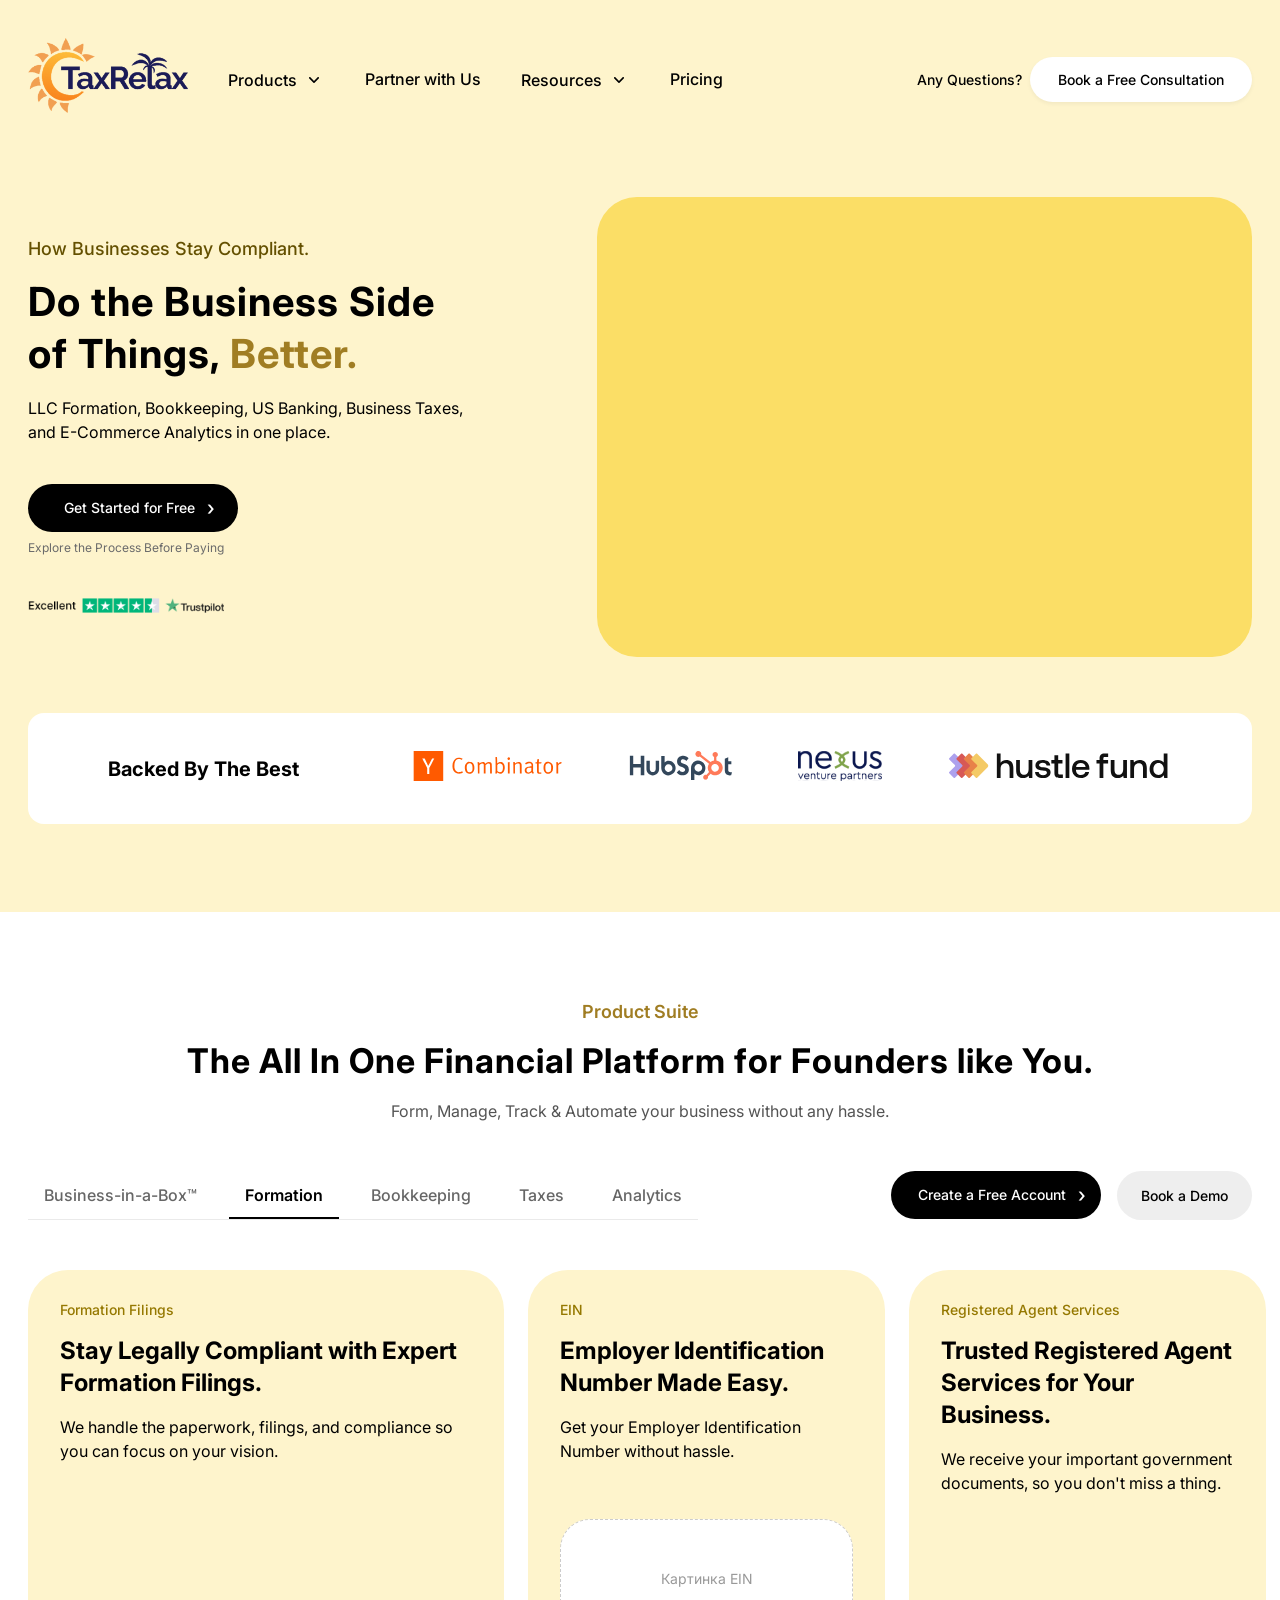
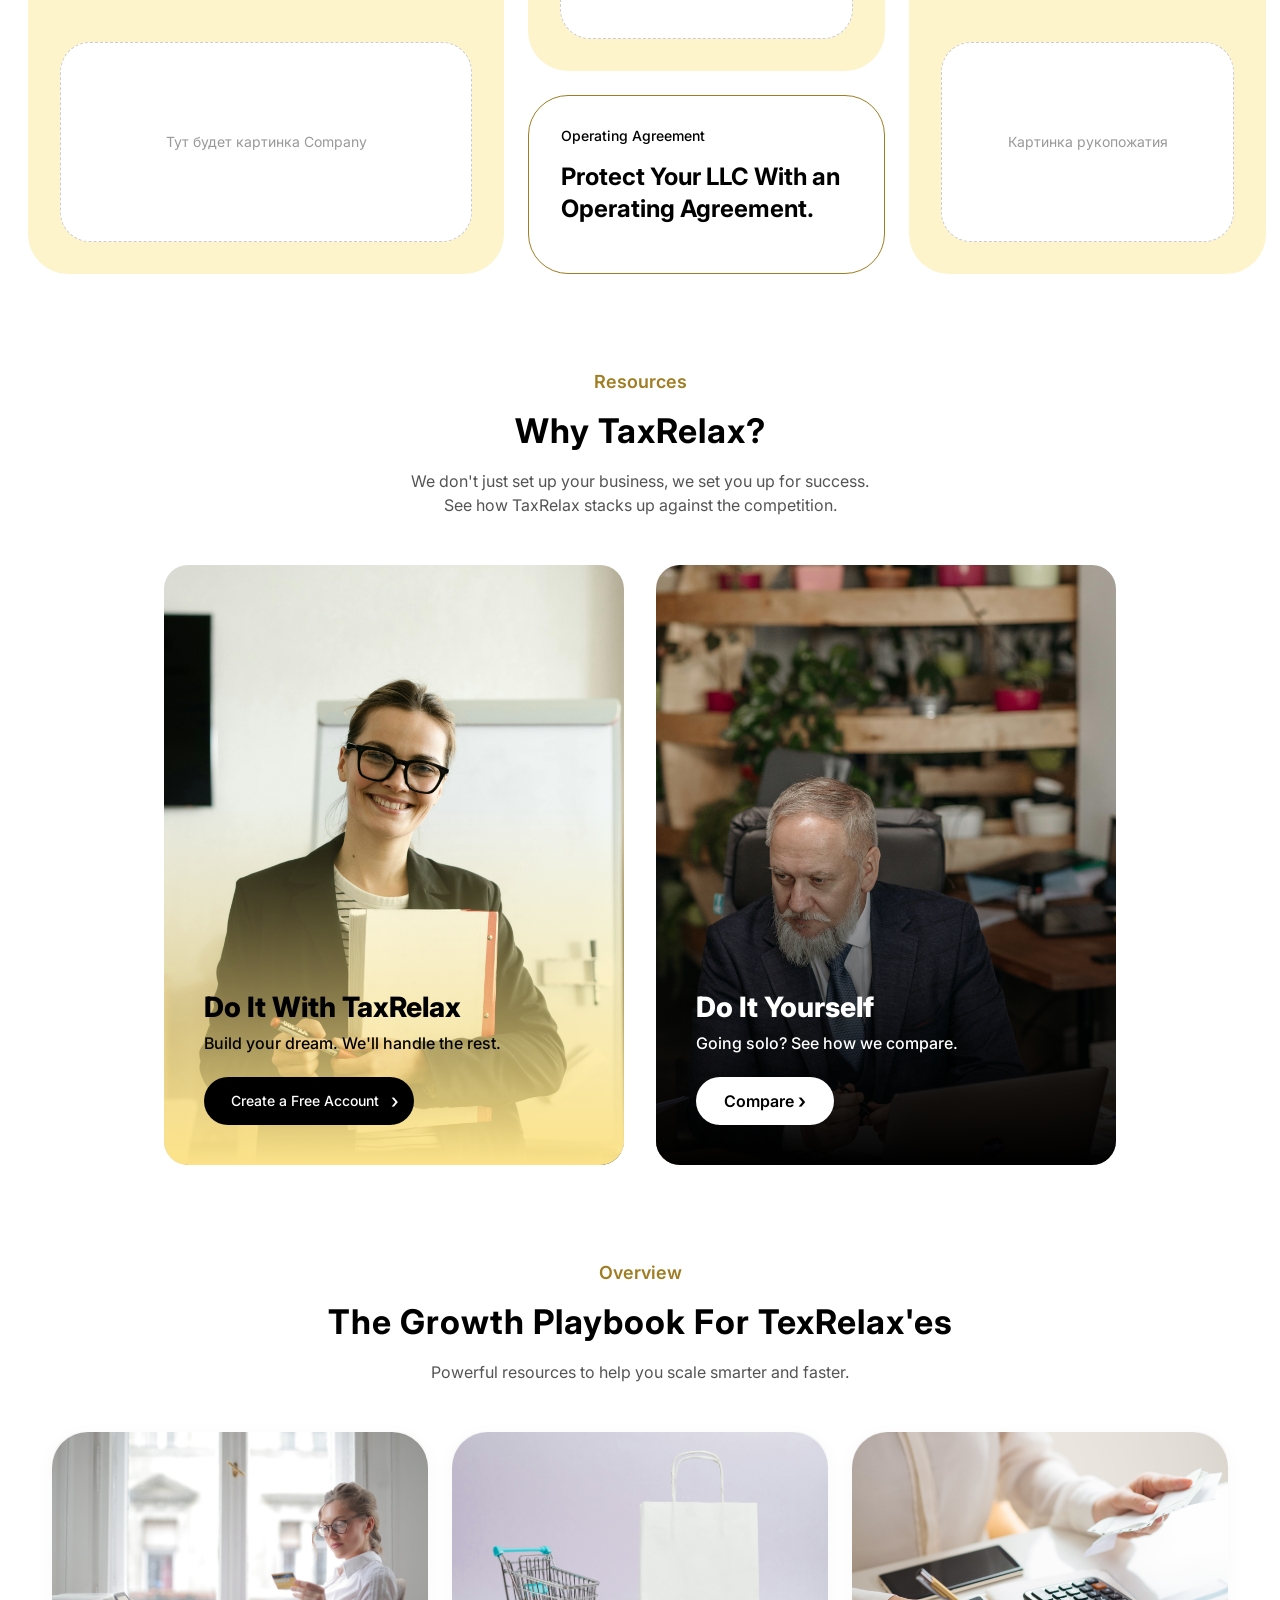
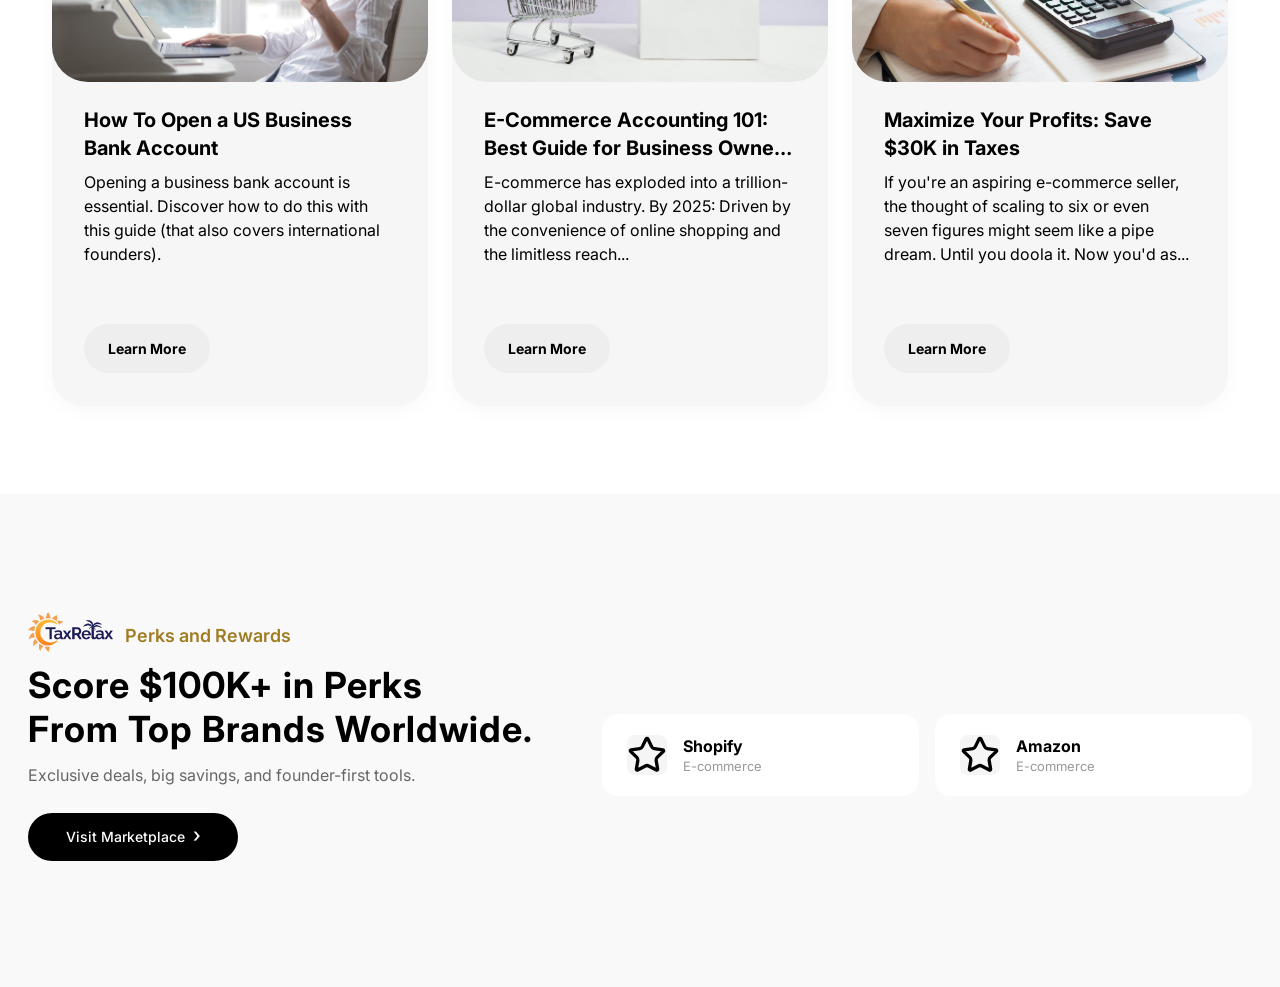
==== index.html @ 94aa03d9 "Про меж уточек резиновых" ====
<!DOCTYPE html>
<html lang="en">
<head>
    <meta charset="UTF-8">
    <meta name="viewport" content="width=device-width, initial-scale=1.0">
    <title>TaxRelax | Home</title>
    
    <!-- Иконки -->
    <link rel="stylesheet" href="https://cdnjs.cloudflare.com/ajax/libs/font-awesome/6.4.0/css/all.min.css">
    
    <link rel="stylesheet" href="assets/css/reset.css">

    <!-- Стили основы и header-а -->
    <link rel="stylesheet" href="assets/css/style.css">
    <!-- Секций -->
    <link rel="stylesheet" href="assets/css/sections.css">
    <link rel="stylesheet" href="assets/css/hero-style.css">
    <link rel="stylesheet" href="assets/css/products-style.css">
    <link rel="stylesheet" href="assets/css/resource.css">
    <link rel="stylesheet" href="assets/css/overview.css">
    <link rel="stylesheet" href="assets/css/perks.css">
</head>
<body>

    <!-- HEADER ====================================================================== -->
    <header class="header">
        <div class="container">
            <div class="header__main">
                <a href="index.html" class="header__logo"><img src="./assets/images/logo/taxrelax logo.png" alt=""></a>

                <nav class="header__nav">
                    <ul class="nav__list">
                        <li class="nav__item">
                            <a href="#" class="nav__link">Products<img src="assets/images/logo/angle-down.svg" class="arrow" alt="arrow"></a>
                            <div class="dropdown-menu">
                                <a href="products.html" class="dropdown-item">
                                    <svg xmlns="http://www.w3.org/2000/svg" width="24" height="24" viewBox="0 0 24 24" fill="none" stroke="currentColor" stroke-width="2" stroke-linecap="round" stroke-linejoin="round" class="icon lucide lucide-rocket-icon lucide-rocket"><path d="M12 15v5s3.03-.55 4-2c1.08-1.62 0-5 0-5"/><path d="M4.5 16.5c-1.5 1.26-2 5-2 5s3.74-.5 5-2c.71-.84.7-2.13-.09-2.91a2.18 2.18 0 0 0-2.91-.09"/><path d="M9 12a22 22 0 0 1 2-3.95A12.88 12.88 0 0 1 22 2c0 2.72-.78 7.5-6 11a22.4 22.4 0 0 1-4 2z"/><path d="M9 12H4s.55-3.03 2-4c1.62-1.08 5 .05 5 .05"/></svg> Formation</a>
                                <a href="#" class="dropdown-item">
                                    <svg xmlns="http://www.w3.org/2000/svg" width="24" height="24" viewBox="0 0 24 24" fill="none" stroke="currentColor" stroke-width="2" stroke-linecap="round" stroke-linejoin="round" class="icon lucide lucide-circle-user-round-icon lucide-circle-user-round"><path d="M18 20a6 6 0 0 0-12 0"/><circle cx="12" cy="10" r="4"/><circle cx="12" cy="12" r="10"/></svg> AI Junior Accounting</a>
                                <a href="#" class="dropdown-item">
                                    <svg xmlns="http://www.w3.org/2000/svg" width="24" height="24" viewBox="0 0 24 24" fill="none" stroke="currentColor" stroke-width="2" stroke-linecap="round" stroke-linejoin="round" class="icon lucide lucide-landmark-icon lucide-landmark"><path d="M10 18v-7"/><path d="M11.12 2.198a2 2 0 0 1 1.76.006l7.866 3.847c.476.233.31.949-.22.949H3.474c-.53 0-.695-.716-.22-.949z"/><path d="M14 18v-7"/><path d="M18 18v-7"/><path d="M3 22h18"/><path d="M6 18v-7"/></svg> AI KYC & AML</a>
                            </div>
                        </li>
                        <li class="nav__item"><a href="#" class="nav__link">Partner with Us</a></li>
                        <li class="nav__item">
                            <a href="#" class="nav__link">Resources<img src="assets/images/logo/angle-down.svg" class="arrow" alt="arrow"></a>
                            <div class="dropdown-menu">
                                <a href="products.html" class="dropdown-item">
                                    <svg xmlns="http://www.w3.org/2000/svg" width="24" height="24" viewBox="0 0 24 24" fill="none" stroke="currentColor" stroke-width="2" stroke-linecap="round" stroke-linejoin="round" class="icon lucide lucide-message-circle-icon lucide-message-circle"><path d="M2.992 16.342a2 2 0 0 1 .094 1.167l-1.065 3.29a1 1 0 0 0 1.236 1.168l3.413-.998a2 2 0 0 1 1.099.092 10 10 0 1 0-4.777-4.719"/></svg> Blog</a>
                                <a href="#" class="dropdown-item">
                                    <svg xmlns="http://www.w3.org/2000/svg" width="24" height="24" viewBox="0 0 24 24" fill="none" stroke="currentColor" stroke-width="2" stroke-linecap="round" stroke-linejoin="round" class="icon lucide lucide-blocks-icon lucide-blocks"><path d="M10 22V7a1 1 0 0 0-1-1H4a2 2 0 0 0-2 2v12a2 2 0 0 0 2 2h12a2 2 0 0 0 2-2v-5a1 1 0 0 0-1-1H2"/><rect x="14" y="2" width="8" height="8" rx="1"/></svg> Integration</a>
                                <a href="#" class="dropdown-item">
                                    <svg xmlns="http://www.w3.org/2000/svg" width="24" height="24" viewBox="0 0 24 24" fill="none" stroke="currentColor" stroke-width="2" stroke-linecap="round" stroke-linejoin="round" class="icon lucide lucide-users-round-icon lucide-users-round"><path d="M18 21a8 8 0 0 0-16 0"/><circle cx="10" cy="8" r="5"/><path d="M22 20c0-3.37-2-6.5-4-8a5 5 0 0 0-.45-8.3"/></svg> About Us</a>
                            </div>
                        </li>
                        <li class="nav__item"><a href="pricing.html" class="nav__link">Pricing</a></li>
                    </ul>
                </nav>

                <div class="header__right">
                    <span class="header__questions">Any Questions?</span>
                    <a href="contact.html" class="btn btn--primary">Book a Free Consultation</a>
                </div>
            </div>
        </div>
    </header>

    <main class="main">
        <section class="hero">
            <div class="container">
                
                <!-- HERO ====================================================================== -->
                <div class="hero__main">
                    <div class="hero__content">
                        <p class="hero__subtitle">How Businesses Stay Compliant.</p>
                        <h1 class="hero__title">Do the Business Side<br> of Things, <span class="hero__title-highlight">Better.</span></h1>
                        <p class="hero__description">LLC Formation, Bookkeeping, US Banking, Business Taxes,<br> and E-Commerce Analytics in one place.</p>

                        <div class="hero__action">
                            <a href="#" class="btn btn--black">Get Started for Free <span class="btn__arrow">›</span></a>
                            <p class="hero__note">Explore the Process Before Paying</p>
                        </div>

                        <img width="196" height="15" src="./assets/images/logo/Trustpilot.webp" alt="">
                    </div>

                    <div class="hero__image-wrapper">
                        <div class="hero__placeholder"></div>
                    </div>
                </div>
            
                <div class="hero__logos">
                    <p class="hero__logos-title">Backed By The Best</p>
                    <div class="hero__logos-list">
                        <a class="hero__logos-item"><img width="149" height="30" src="./assets/images/logo/y-combinator-color.svg" alt=""></a>
                        <a class="hero__logos-item"><img width="103" height="30" src="./assets/images/logo/hubspot-color.svg" alt=""></a>
                        <a class="hero__logos-item"><img width="84" height="30" src="./assets/images/logo/nexus-color.svg" alt=""></a>
                        <a class="hero__logos-item"><img src="./assets/images/logo/hustle-fund-color.svg" alt=""></a>
                    </div>
                </div>
                
            </div>
        </section>
        <section class="products">
            <div class="container">

                <!-- PRODUCTS ====================================================================== -->
                <div class="products__header section__header">
                    <p class="section__subtitle">Product Suite</p>
                    <h2 class="section__title">The All In One Financial Platform for Founders like You.</h2>
                    <p class="section__description">Form, Manage, Track & Automate your business without any hassle.</p>
                </div>
            
                <div class="products__nav-wrapper">
                    <ul class="products__tabs">
                        <li class="products__tab" data-tab="tab-box">Business-in-a-Box™</li>
                        <li class="products__tab is-active" data-tab="tab-formation">Formation</li>
                        <li class="products__tab" data-tab="tab-bookkeeping">Bookkeeping</li>
                        <li class="products__tab" data-tab="tab-taxes">Taxes</li>
                        <li class="products__tab" data-tab="tab-analytics">Analytics</li>
                    </ul>

                    <div class="products__actions">
                        <a href="#" class="btn btn--black">Create a Free Account <span class="btn__arrow">›</span></a>
                        <a href="#" class="btn btn--gray">Book a Demo</a>
                    </div>
                </div>
            
                <div class="products__content">

                    <!-- CARD-2 -->
                    <div class="products__panel is-active" id="tab-formation">
                        <div class="products__grid">
                            <div class="card card--large card--yellow">
                                <p class="card__tag"><!-- ICON --> Formation Filings</p>
                                <h3 class="card__title">Stay Legally Compliant with Expert Formation Filings.</h3>
                                <p class="card__text">We handle the paperwork, filings, and compliance so you can focus on your vision.</p>
                                <div class="card__image-placeholder">Тут будет картинка Company</div>
                            </div>
                        
                            <div class="products__grid-col">
                                <div class="card card--small card--yellow">
                                    <p class="card__tag"><!-- ICON --> EIN</p>
                                    <h3 class="card__title">Employer Identification Number Made Easy.</h3>
                                    <p class="card__text">Get your Employer Identification Number without hassle.</p>
                                    <div class="card__image-placeholder card__image-placeholder--small">Картинка EIN</div>
                                </div>
                                <div class="card card--small card--white-bordered">
                                    <p class="card__tag"><!-- ICON --> Operating Agreement</p>
                                    <h3 class="card__title">Protect Your LLC With an Operating Agreement.</h3>
                                </div>
                            </div>
                        
                            <div class="card card--large card--yellow">
                                <p class="card__tag"><!-- ICON --> Registered Agent Services</p>
                                <h3 class="card__title">Trusted Registered Agent Services for Your Business.</h3>
                                <p class="card__text">We receive your important government documents, so you don't miss a thing.</p>
                                <div class="card__image-placeholder">Картинка рукопожатия</div>
                            </div>
                        
                        </div>
                    </div>
                
                    <!-- CARD-1 -->
                    <div class="products__panel" id="tab-box">
                        <div class="box-grid-top">
    
                            <div class="card card--yellow">
                                <p class="card__tag"><svg xmlns="http://www.w3.org/2000/svg" width="24" height="24" viewBox="0 0 24 24" fill="none" stroke="currentColor" stroke-width="2" stroke-linecap="round" stroke-linejoin="round" class="icon lil-icon lucide lucide-rocket-icon lucide-rocket"><path d="M12 15v5s3.03-.55 4-2c1.08-1.62 0-5 0-5"/><path d="M4.5 16.5c-1.5 1.26-2 5-2 5s3.74-.5 5-2c.71-.84.7-2.13-.09-2.91a2.18 2.18 0 0 0-2.91-.09"/><path d="M9 12a22 22 0 0 1 2-3.95A12.88 12.88 0 0 1 22 2c0 2.72-.78 7.5-6 11a22.4 22.4 0 0 1-4 2z"/><path d="M9 12H4s.55-3.03 2-4c1.62-1.08 5 .05 5 .05"/></svg> Formation</p>
                                <h3 class="card__title">Form Your Business in the U.S From Anywhere.</h3>
                                <a href="#" class="card__link">Start Your Business ›</a>
                                <div class="card__image-placeholder"><img src="./assets/images/picture/bu1"></div>
                            </div>
                        
                            <div class="card card--blue">
                                <p class="card__tag"><svg xmlns="http://www.w3.org/2000/svg" width="24" height="24" viewBox="0 0 24 24" fill="none" stroke="currentColor" stroke-width="2" stroke-linecap="round" stroke-linejoin="round" class="icon lil-icon lucide lucide-chart-pie-icon lucide-chart-pie"><path d="M21 12c.552 0 1.005-.449.95-.998a10 10 0 0 0-8.953-8.951c-.55-.055-.998.398-.998.95v8a1 1 0 0 0 1 1z"/><path d="M21.21 15.89A10 10 0 1 1 8 2.83"/></svg> Bookkeeping</p>
                                <h3 class="card__title">Easy Bookkeeping for Your Finances.</h3>
                                <a href="#" class="card__link">Track Your Finances ›</a>
                                <div class="card__image-placeholder">Тут картинка Transactions</div>
                            </div>
                        
                            <div class="card card--green">
                                <p class="card__tag"><svg xmlns="http://www.w3.org/2000/svg" width="24" height="24" viewBox="0 0 24 24" fill="none" stroke="currentColor" stroke-width="2" stroke-linecap="round" stroke-linejoin="round" class="icon lil-icon lucide lucide-percent-icon lucide-percent"><line x1="19" x2="5" y1="5" y2="19"/><circle cx="6.5" cy="6.5" r="2.5"/><circle cx="17.5" cy="17.5" r="2.5"/></svg> Taxes</p>
                                <h3 class="card__title">Worry Free Tax Filings using TaxRelax Dashboard.</h3>
                                <a href="#" class="card__link">File Your Taxes ›</a>
                                <div class="card__image-placeholder">Тут картинка Taxes</div>
                            </div>
                        
                        </div>

                        <div class="box-grid-bottom">

                            <div class="card card--cyan card--horizontal">
                                <div class="card__content">
                                    <p class="card__tag"><svg xmlns="http://www.w3.org/2000/svg" width="24" height="24" viewBox="0 0 24 24" fill="none" stroke="currentColor" stroke-width="2" stroke-linecap="round" stroke-linejoin="round" class="icon lil-icon lucide lucide-bot-icon lucide-bot"><path d="M12 8V4H8"/><rect width="16" height="12" x="4" y="8" rx="2"/><path d="M2 14h2"/><path d="M20 14h2"/><path d="M15 13v2"/><path d="M9 13v2"/></svg> AI Toolkit</p>
                                    <h3 class="card__title">Your Smartest AI Business Partner.</h3>
                                    <a href="#" class="card__link">Try AI Co-Founder ›</a>
                                </div>
                                <div class="card__image-placeholder">Тут картинка AI Chat</div>
                            </div>
                        
                            <div class="card card--pink card--horizontal">
                                <div class="card__content">
                                    <p class="card__tag"><svg xmlns="http://www.w3.org/2000/svg" width="24" height="24" viewBox="0 0 24 24" fill="none" stroke="currentColor" stroke-width="2" stroke-linecap="round" stroke-linejoin="round" class="icon lil-icon lucide lucide-chart-area-icon lucide-chart-area"><path d="M3 3v16a2 2 0 0 0 2 2h16"/><path d="M7 11.207a.5.5 0 0 1 .146-.353l2-2a.5.5 0 0 1 .708 0l3.292 3.292a.5.5 0 0 0 .708 0l4.292-4.292a.5.5 0 0 1 .854.353V16a1 1 0 0 1-1 1H8a1 1 0 0 1-1-1z"/></svg> Analytics</p>
                                    <h3 class="card__title">Powerful Business Insights Made Simple.</h3>
                                    <a href="#" class="card__link">Analyze Your Sales ›</a>
                                </div>
                                <div class="card__image-placeholder">Тут картинка Графиков</div>
                            </div>
                        
                        </div>
                    </div>

                    <!-- CARD-3 -->
                    <div class="products__panel" id="tab-bookkeeping">
                        <div class="products__grid products__grid--bookkeeping">
    
                            <div class="card card--large card--blue">
                                <p class="card__tag"><!-- ICON --> Track Your Transactions</p>
                                <h3 class="card__title">Track, Categorize, and Monitor All Your Financial Transactions in One Place.</h3>
                                <p class="card__text">Stay up to date with real-time insights and keep your records clean. Never miss a transaction.</p>
                                <div class="card__image-placeholder">Тут будет интерфейс Transactions</div>
                            </div>
                        
                            <div class="products__grid-col">

                                <div class="card card--white-blue-border">
                                    <p class="card__tag"><!-- ICON --> Send Invoices</p>
                                    <h3 class="card__title">Save Time and Impress Clients by Sending Professional Invoices in Seconds.</h3>
                                </div>
                            
                                <div class="card card--blue card--flex-grow">
                                    <p class="card__tag"><!-- ICON --> Dedicated Bookkeeper</p>
                                    <h3 class="card__title">A Dedicated Bookkeeper Who Knows Your Business.</h3>
                                    <p class="card__text">Say goodbye to late nights with spreadsheets. With expert bookkeeping support, you'll always know where your money stands.</p>
                                    <div class="card__image-placeholder card__image-placeholder--right">Тут картинка Бухгалтера</div>
                                </div>
                            
                            </div>

                        </div>
                    </div>
                    
                    <!-- CARD-4 -->
                    <div class="products__panel" id="tab-taxes">
                        <div class="products__grid products__grid--taxes">

                            <div class="card card--large card--green">
                                <p class="card__tag"><!-- ICON --> Annual State Tax Filings</p>
                                <h3 class="card__title">Stay Compliant with Hassle-Free Annual State Tax Filings.</h3>
                                <p class="card__text">We handle your yearly state tax filings on time and with accuracy, so you can avoid penalties and focus on running your business.</p>
                                <div class="card__image-placeholder">Тут будет интерфейс Taxes Dashboard</div>
                            </div>
                        
                            <div class="products__grid-col">

                                <div class="card card--green card--flex-grow">
                                    <p class="card__tag"><!-- ICON --> Business IRS Tax Filings</p>
                                    <h3 class="card__title">Accurate & On-Time Business IRS Tax Filings.</h3>
                                    <p class="card__text">Never worry about penalties or missed deadlines — TaxRelax manages your filings end-to-end with accuracy and ease.</p>
                                    <div class="card__image-placeholder card__image-placeholder--right">Тут картинка Налогов/Графиков</div>
                                </div>
                            
                                <div class="card card--white-green-border">
                                    <p class="card__tag"><!-- ICON --> Licensed Tax Professional Consultation</p>
                                    <h3 class="card__title">Personalized CPA Experts to Navigate Your Taxes.</h3>
                                </div>

                            </div>

                        </div>
                    </div>
                    
                    <!-- CARD-5 -->
                    <div class="products__panel" id="tab-analytics">
                        <div class="products__grid products__grid--analytics">
    
                            <div class="card card--large card--pink">
                                <p class="card__tag"><!-- ICON --> E-Commerce Analytics</p>
                                <h3 class="card__title">Powerful E-Commerce Analytics Designed for Smarter Business Decisions.</h3>
                                <p class="card__text">Get detailed insights into every transaction, campaign, and customer interaction to fuel smarter decisions.</p>
                                <div class="card__image-placeholder">Тут будет интерфейс Orders</div>
                            </div>
                        
                            <div class="card card--large card--pink">
                                <div class="card__image-placeholder card__image-placeholder--top">Тут будет интерфейс Ad Campaigns</div>
                                <p class="card__tag"><!-- ICON --> Track Ads Campaign</p>
                                <h3 class="card__title">Track Your Ad Campaigns for Complete Performance Visibility.</h3>
                                <p class="card__text">Gain real-time insights into campaign reach, engagement, and sales impact to maximize growth.</p>
                            </div>

                        </div>
                    </div>
                
                </div>
            </div>
        </section>
        <section class="resurces">
            <div class="container">
                <div class="section__header">
                    <p class="section__subtitle">Resources</p>
                    <h2 class="section__title">Why TaxRelax?</h2>
                    <p class="section__description">
                        We don't just set up your business, we set you up for success.<br>
                        See how TaxRelax stacks up against the competition.
                    </p>
                </div>

                <div class="resources__grid">

                    <div class="resource-card resource-card--yellow">
                        <div class="resource-card__bg" style="background-image: url('assets/images/picture/pexels-mikhail-nilov-6981004.jpg');"></div>
                        <div class="resource-card__overlay"></div>

                        <div class="resource-card__content">
                            <h3 class="resource-card__title">Do It With TaxRelax</h3>
                            <p class="resource-card__text">Build your dream. We'll handle the rest.</p>
                            <a href="#" class="btn btn--black">Create a Free Account <span class="btn__arrow">›</span></a>
                        </div>
                    </div>
                
                    <div class="resource-card resource-card--black">
                        <div class="resource-card__bg" style="background-image: url('assets/images/picture/pexels-pavel-danilyuk-7654432.jpg');"></div>
                        <div class="resource-card__overlay"></div>

                        <div class="resource-card__content">
                            <h3 class="resource-card__title">Do It Yourself</h3>
                            <p class="resource-card__text">Going solo? See how we compare.</p>
                            <a href="#" class="btn btn--white">Compare <span class="btn__arrow">›</span></a>
                        </div>
                    </div>
                
                </div>
            </div>
        </section>
        <section class="overview">
            <div class="container">
                <div class="section__header">
                    <p class="section__subtitle">Overview</p>
                    <h2 class="section__title">The Growth Playbook For TexRelax'es</h2>
                    <p class="section__description">Powerful resources to help you scale smarter and faster.</p>
                </div>

                <div class="overview__grid">

                    <article class="overview-card">
                        <div class="overview-card__image" style="background-image: url('assets/images/picture/closeup-shot-pretty-female-with-white-shirt-working-with-laptop-looking-her-card.jpg');"></div>
                        <div class="overview-card__content">
                            <h3 class="overview-card__title">How To Open a US Business Bank Account</h3>
                            <p class="overview-card__text">Opening a business bank account is essential. Discover how to do this with this guide (that also covers international founders).</p>
                            <a href="#" class="btn btn--light-gray">Learn More</a>
                        </div>
                    </article>
                
                    <article class="overview-card">
                        <div class="overview-card__image" style="background-image: url('assets/images/picture/pexels-karola-g-5632402.jpg');"></div>
                        <div class="overview-card__content">
                            <h3 class="overview-card__title">E-Commerce Accounting 101: Best Guide for Business Owners in 2026</h3>
                            <p class="overview-card__text">E-commerce has exploded into a trillion-dollar global industry. By 2025: Driven by the convenience of online shopping and the limitless reach...</p>
                            <a href="#" class="btn btn--light-gray">Learn More</a>
                        </div>
                    </article>
                
                    <article class="overview-card">
                        <div class="overview-card__image" style="background-image: url('assets/images/picture/closeup-person-holding-bills-calculating-them\ \(1\).jpg');"></div>
                        <div class="overview-card__content">
                            <h3 class="overview-card__title">Maximize Your Profits: Save $30K in Taxes</h3>
                            <p class="overview-card__text">If you're an aspiring e-commerce seller, the thought of scaling to six or even seven figures might seem like a pipe dream. Until you doola it. Now you'd as...</p>
                            <a href="#" class="btn btn--light-gray">Learn More</a>
                        </div>
                    </article>
                
                </div>
            </div>
        </section>
        <section class="perks">
            <div class="container">
                <div class="perks__wrapper">
                    <div class="section__header">
                        <div class="section__subtitle">
                            <img class="section__subtitle-logo" src="./assets/images/logo/taxrelax logo.png" alt=""> Perks and Rewards
                        </div>
                        <h2 class="section__title">Score $100K+ in Perks<br> From Top Brands Worldwide.</h2>
                        <p class="section__description">Exclusive deals, big savings, and founder-first tools.</p>
                        <a href="#" class="btn btn--black">Visit Marketplace <span class="btn__arrow">›</span></a>
                    </div>
                
                    <div class="perks__grid">


                        <div class="perk-card">
                            <div class="perk-card__icon"><svg xmlns="http://www.w3.org/2000/svg" width="24" height="24" viewBox="0 0 24 24" fill="none" stroke="currentColor" stroke-width="2" stroke-linecap="round" stroke-linejoin="round" class="lucide lucide-star-icon lucide-star"><path d="M11.525 2.295a.53.53 0 0 1 .95 0l2.31 4.679a2.123 2.123 0 0 0 1.595 1.16l5.166.756a.53.53 0 0 1 .294.904l-3.736 3.638a2.123 2.123 0 0 0-.611 1.878l.882 5.14a.53.53 0 0 1-.771.56l-4.618-2.428a2.122 2.122 0 0 0-1.973 0L6.396 21.01a.53.53 0 0 1-.77-.56l.881-5.139a2.122 2.122 0 0 0-.611-1.879L2.16 9.795a.53.53 0 0 1 .294-.906l5.165-.755a2.122 2.122 0 0 0 1.597-1.16z"/></svg></div>
                            <div class="perk-card__info">
                                <h4 class="perk-card__name">Shopify</h4>
                                <p class="perk-card__category">E-commerce</p>
                            </div>
                        </div>

                        <div class="perk-card">
                            <div class="perk-card__icon"><svg xmlns="http://www.w3.org/2000/svg" width="24" height="24" viewBox="0 0 24 24" fill="none" stroke="currentColor" stroke-width="2" stroke-linecap="round" stroke-linejoin="round" class="lucide lucide-star-icon lucide-star"><path d="M11.525 2.295a.53.53 0 0 1 .95 0l2.31 4.679a2.123 2.123 0 0 0 1.595 1.16l5.166.756a.53.53 0 0 1 .294.904l-3.736 3.638a2.123 2.123 0 0 0-.611 1.878l.882 5.14a.53.53 0 0 1-.771.56l-4.618-2.428a2.122 2.122 0 0 0-1.973 0L6.396 21.01a.53.53 0 0 1-.77-.56l.881-5.139a2.122 2.122 0 0 0-.611-1.879L2.16 9.795a.53.53 0 0 1 .294-.906l5.165-.755a2.122 2.122 0 0 0 1.597-1.16z"/></svg></div>
                            <div class="perk-card__info">
                                <h4 class="perk-card__name">Amazon</h4>
                                <p class="perk-card__category">E-commerce</p>
                            </div>
                        </div>




                        


                    </div>
                </div>
            </div>
        </section>

    </main>

    <footer class="footer">
        </footer>

    <script src="assets/js/main.js"></script>
</body>
</html>
---- assets/css/style.css ----
@font-face {
  font-family: 'Inter';
  font-style:  normal;
  font-weight: 100 900;
  font-display: swap;
  src: url("../fonts/Inter/Inter-VariableFont_opsz,wght.ttf") format("truetype");
}

/* 1. Общие сбросы и переменные */
* {
    margin: 0;
    padding: 0;
    box-sizing: border-box;
    -webkit-font-smoothing: antialiased;
    -moz-osx-font-smoothing: grayscale;
}

:root {
    --color-cream: #FEF4CC; /* Тот самый кремовый из doola */
    --color-dark: #000;
    --font-main: 'Inter', -apple-system, sans-serif;
    /* --color-ytext: #957800; */
}

body {
    font-family: var(--font-main);
    background-color: #fff; /* Фон контента белый */
}

.container {
    max-width: 1224px;
    margin: 0 auto;
    padding: 8px 0px;
}

.header {
    background-color: var(--color-cream);
    position: sticky;
    top: 0;
    padding-top: 30px;
    z-index: 1000;
    transition: 300ms;
}

/* Новый класс, который будет вешаться через JS при скролле */
.header.is-scrolled {
    box-shadow: 0 4px 20px rgba(0, 0, 0, 0.06);
    background-color: var(--color-cream);
    padding-top: 0px;
    transition: 300ms;
}

/* Основная панель навигации */
.header__main {
    display: flex;
    align-items: center;
    justify-content: space-between;
}

.header__logo {
    font-size: 32px;
    font-weight: 900;
    text-decoration: none;
    color: var(--color-dark);
    letter-spacing: -1.5px;
    margin-right: 40px;
}

.header__logo img {
    width: 160px;    
}

/* Меню */
.nav__list {
    display: flex;
    list-style: none;
    /* gap: 32px; */
}

.nav__link {
    text-decoration: none;
    color: var(--color-dark);
    font-weight: 500;
    font-size: 16px;
    line-height: 20px;
    display: flex;
    align-items: center;
    /* gap: 4px; */
}

.nav__item {
    margin-right: 40px;
    position: relative;
    display: inline-block;
}

.nav__item:last-child {
    margin-right: 0;
}

.nav__item img  {
    width: 22px;
    height: 22px;
    padding: 6px;
}

/* Состояние по умолчанию */
.arrow {
    width: 12px; /* подбери нужный размер */
    height: 12px;
    margin-left: 6px;
    transition: transform 0.3s ease; /* Плавность анимации */
}

/* Анимация при наведении на родителя (nav__item) */
.nav__item:hover .arrow {
    transform: rotate(-180deg); /* Поворот на 180 градусов против часовой стрелки */
}

/* Скрываем меню по умолчанию */
.dropdown-menu {
    margin-top: 10px;
    display: none;
    position: absolute;
    top: 100%; /* Вешаем прямо под ссылкой */
    left: 0;
    background: #fff;
    min-width: 246px;
    border-radius: 16px;
    box-shadow: 0 10px 30px rgba(0,0,0,0.1);
    padding: 0px;
    flex-direction: column;
    z-index: 100;
}

.dropdown-menu::before {
    content: "";
    position: absolute;
    top: -20px; /* Высота должна быть равна или чуть больше отступа от ссылки */
    left: 0;
    width: 100%;
    height: 20px; /* Создаем невидимую зону */
    display: block;
}

/* Показываем при наведении на nav-item */
.nav__item:hover .dropdown-menu {
    display: flex;
}

/* Стили для пунктов внутри меню */
.dropdown-item {
    display: flex;
    align-items: center;
    padding: 12px 16px;
    text-decoration: none;
    color: #333;
    font-weight: 500;
    border-radius: 0 8px 8px 0;
    transition: background 0.3s;
    transition: all 0.2s ease; /* Плавный переход для цвета и фона */
    border-left: 4px solid transparent;
}

.dropdown-item:hover {
    background: #fcfcfc;
    color: #be6f1a;
    border-left: 4px solid #FA9022;
}

/* ICONS ============================================================== */
.icon {
    position: relative;
    margin-right: 12px;
    height: 24px;
}
.lil-icon {
    width: 18px;
    height: 16px;
    margin-right: 0px;
}
.lucide-rocket {
    top: 2px;
}
.lucide-landmark {
    top: -1.5px;
}
.lucide-chart-pie {
    top: 2.4px;
}
.lucide-bot { 
    top: 1.6px;
}
.lucide-chart-area {
    top: 1.2px;
}
.lucide-percent {
    top: 2px;
}


/* Правый блок (Questions + Button) */
.header__right {
    display: flex;
    align-items: center;
    margin-left: auto;
}

.header__questions {
    font-size: 14px;
    font-weight: 500;
    margin-right: 8px;
}

.btn--primary {
    background: #fff;
    color: var(--color-dark);
    padding: 14px 28px;
    border-radius: 50px; /* Круглая кнопка */
    text-decoration: none;
    font-weight: 500;
    font-size: 14px;
    box-shadow: 0 2px 4px rgba(0,0,0,0.05);
    transition: 0.2s ease;
}

.btn--primary:hover {
    box-shadow: 0 4px 8px rgba(0,0,0,0.1);
    background-color: #FA9022;
    color: #fff;
    transition: 0.2s ease;
}
---- assets/css/sections.css ----
/* size - line-height - weight - color
 
section__header (display: flex; Вертикальное расположение, justyfy-content)
    section__subtitle        | 18 - 23 - 500 - #957800
    section__title           | 34 - 44 - 700 - #000
    section__description     | 16 - 24 - 400 - #545454
*/
.section__header {
    display: flex;
    flex-direction: column;
    align-items: center;
    text-align: center;
    /* max-width: 800px; */
    margin: 0 auto 56px;
    width: 100%;
}
.section__subtitle {
    font-size: 18px;
    line-height: 23px;
    font-weight: 500;
    color: #957800;
    width: 100%;
}
h2.section__title {
    font-size: 34px;
    line-height: 44px;
    letter-spacing: 1px;
    font-weight: 700;
    color: #000;
    margin: 16px 0;
    width: 100%;
}
.section__description {
    font-size: 16px;
    line-height: 24px;
    font-weight: 400;
    color: #545454;
    width: 100%;
}

/* .card__tag {

}
.card__title {

}
.card__text {

} */
---- assets/css/hero-style.css ----
/* --- СЕКЦИЯ HERO --- */
.hero {
    background-color: var(--color-cream); /* Тот же кремовый фон */
    padding: 60px 0 80px;
}

.hero__main {
    display: flex;
    align-items: center;
    justify-content: space-between;
    margin-bottom: 56px;
}

/* Левая колонка - Контент */
.hero__content {
    flex: 1;
    max-width: 550px;
}

.hero__subtitle {
    color: #645000;
    margin-top: 0px;
    margin-bottom: 0px;
    font-size: 18px;
    font-style: normal;
    font-weight: 500;
    line-height: 1.3;
}

.hero__title {
    font-size: 40px;
    line-height: 1.3;
    font-weight: 700;
    color: var(--color-dark);
    margin-top: 16px;
    margin-bottom: 16px;
    font-size: 40px;
    line-height: 1.3;
    letter-spacing: 1px;
}

.hero__title-highlight {
    color: #A07D23; /* Горчичный цвет из оригинала */
}

.hero__description {
    font-size: 16px;
    font-weight: 400;
    line-height: 24px;
    letter-spacing: 0;
    margin-bottom: 40px;
}

/* Кнопка и приписка */
.hero__action {
    margin-bottom: 40px;
}

.btn--black {    
    display: flex;
    width: 194px;
    padding: 16px 12px 16px 24px;
    justify-content: center;
    align-items: center;
    gap: 8px;
    border-radius: 24px;
    background: var(--color-dark);
    color: #fff;
    text-align: center;
    font-size: 14px;
    font-family: Inter;
    font-weight: 500;
    line-height: 16px;
    line-height: 16px;
    cursor: pointer;
    text-decoration: none;
    transition: transform 0.2s ease;
}

.btn--black:hover {
    transform: translateY(-2px);
}

.btn__arrow {
    margin-left: 8px;
    font-size: 20px;
    line-height: 1;
}

.hero__note {
    color: #6b6b6b;
    margin-top: 8px;
    margin-bottom: 0px;
    font-size: 12px;
    line-height: 1.4;
}

/* Правая колонка - Картинка-заглушка */
.hero__image-wrapper {
    flex: 1;
    display: flex;
    justify-content: flex-end;
}

.hero__placeholder {
    width: 100%;
    max-width: 655px;
    height: 460px;
    background-color: #FBDE66;
    border-radius: 40px;
}

/* Плашка Backed By The Best */
.hero__logos {
    background-color: #fff;
    min-width: 1224px;
    min-height: 111px;
    border-radius: 16px;
    padding: 24px 80px 24px 50px;
    display: flex;
    align-items: center;
    justify-content: space-between;
}

.hero__logos-title {
    color: var(--color-dark);
    font-size: 20px;
    padding: 0px 30px;
    font-weight: 700;
    line-height: 28px;
    white-space: nowrap;
    margin: 0;
}

.hero__logos-list {
    display: flex;
    justify-content: flex-end;
    align-items: center;
    position: relative;
    width: 100%;
    gap: 66.7px;
}

.hero__logos-item {
    font-size: 24px;
    font-weight: 800;
    color: #A0A0A0; /* Серый текст для заглушек */
    letter-spacing: -1px;
}

/* Базовый адаптив для планшетов и телефонов */
@media (max-width: 991px) {
    .hero__main {
        flex-direction: column;
        text-align: center;
    }
    .hero__content {
        margin: 0 auto;
        display: flex;
        flex-direction: column;
        align-items: center;
    }
    .hero__image-wrapper {
        justify-content: center;
        width: 100%;
    }
    .hero__logos {
        flex-direction: column;
        gap: 20px;
        text-align: center;
    }
    .hero__logos-list {
        flex-wrap: wrap;
        justify-content: center;
    }
}
---- assets/css/products-style.css ----
/* --- СЕКЦИЯ PRODUCTS --- */
.products {
    padding: 80px 0;
    background-color: #fff;
}

/* Табы и кнопки */
.products__nav-wrapper {
    display: flex;
    justify-content: space-between;
    align-items: center;
    margin-bottom: 40px;
    padding-bottom: 10px;
}

.products__tabs {
    display: flex;
    list-style: none;
    gap: 16px;
    border-bottom: 1px solid #EAEAEA;
}

.products__tab {
    font-size: 16px;
    font-weight: 500;
    color: #666;
    cursor: pointer;
    padding: 14px 16px;
    position: relative;
    transition: color 0.2s ease;
}

.products__tab:hover {
    color: var(--color-dark);
}

.products__tab.is-active {
    color: var(--color-dark);
    font-weight: 600;
}

/* Линия под активным табом */
.products__tab.is-active::after {
    content: '';
    position: absolute;
    bottom: 0px; /* Спускаем на уровень бордера родителя */
    left: 0;
    width: 100%;
    height: 2px;
    background-color: var(--color-dark);
}

.products__actions {
    display: flex;
    gap: 16px;
}

.btn--black {
    width: 210px;
    height: 48px;
}
.btn__arrow {
    margin-left: 4px;
}
.btn--gray {
    background-color: #eeeeee;
    color: var(--color-dark);
    padding: 16px 24px;
    border-radius: 50px;
    font-size: 14px;
    font-weight: 500;
    text-decoration: none;
    transition: background-color 0.2s;
}

.btn--gray:hover {
    background-color: #E0E0E0;
}

/* Панели контента */
.products__panel {
    display: none; /* Скрываем все по умолчанию */
    animation: fadeIn 0.4s ease;
}

.products__panel.is-active {
    display: block; /* Показываем активную */
}

@keyframes fadeIn {
    from { opacity: 0; transform: translateY(10px); }
    to { opacity: 1; transform: translateY(0); }
}

/* --- GRID ДЛЯ КАРТОЧЕК --- */
.products__grid {
    display: grid;
    grid-template-columns: 476px 357px 357px;
    gap: 24px;
}

.products__grid-col {
    display: flex;
    flex-direction: column;
    gap: 24px;
}

/* Стили карточек */
.card {
    border-radius: 40px;
    padding: 32px;
    display: flex;
    flex-direction: column;
}

.card--yellow {
    background-color: var(--color-cream); /* Фирменный кремовый */
}

.card--white-bordered {
    background-color: #fff;
    border: 1px solid #A07D23; /* Золотистая рамка как на скрине */
}

.card--large {
    height: 100%;
    min-height: 500px;
}

.card--small {
    flex: 1; /* Чтобы две маленькие карточки делили высоту поровну */
}

/* Текст внутри карточек */
.card__tag {
    font-size: 14px;
    font-weight: 500;
    line-height: 1.2;
}

.card__title {
    font-size: 24px;
    font-weight: 700;
    color: var(--color-dark);
    margin: 16px 0px;
    line-height: 32px;
}

.card__text {
    font-size: 16px;
    font-weight: 400;
    color: var(--color-dark);
    line-height: 24px;
    margin-bottom: 56px;
}

/* Заглушки для картинок */
.card__image-placeholder {
    margin-top: auto;
    background-color: #fff;
    border-radius: 30px;
    height: 200px;
    display: flex;
    align-items: center;
    justify-content: center;
    color: #999;
    font-size: 14px;
    border: 1px dashed #ccc;
}

.card__image-placeholder--small {
    height: 120px;
}








/* Сетки для вкладки Business-in-a-Box */
.box-grid-top {
    display: grid;
    grid-template-columns: repeat(3, 1fr);
    gap: 24px;
    margin-bottom: 24px;
}

.box-grid-top .card {
    padding-bottom: 0;
}

.box-grid-bottom {
    display: grid;
    grid-template-columns: repeat(2, 1fr);
    gap: 24px;
}

/* Новые цвета карточек (подобраны с оригинала) */
.card--blue { background-color: #EDF2FF; }
.card--green { background-color: #E2F5E5; }
.card--cyan { background-color: #EBF8FA; }
.card--pink { background-color: #FEECF0; }

/* Ссылка внутри карточки (Start Your Business >) */
.card__link {
    display: inline-block;
    margin-bottom: 30px;
    font-size: 16px;
    font-weight: 600;
    color: var(--color-dark);
    text-decoration: none;
    transition: opacity 0.2s;
}

.card__link:hover {
    opacity: 0.7;
}

/* Горизонтальная карточка для нижнего ряда */
.card--horizontal {
    flex-direction: row;
    align-items: center;
    gap: 20px;
    padding-right: 0; /* Убираем правый отступ, чтобы картинка могла прилипнуть к краю */
    min-height: 280px;
}

.card--horizontal .card__content {
    flex: 1;
    display: flex;
    flex-direction: column;
    justify-content: center;
}

.card--horizontal .card__image-placeholder {
    flex: 1;
    margin-top: 0;
    height: 100%;
    min-height: 200px;
    border-top-right-radius: 20px;
    border-bottom-right-radius: 20px;
    border-top-left-radius: 0;
    border-bottom-left-radius: 0;
}

/* Адаптив для сеток таба */
@media (max-width: 991px) {
    .box-grid-top, .box-grid-bottom {
        grid-template-columns: 1fr;
    }
    .card--horizontal {
        flex-direction: column;
        padding-right: 32px;
    }
    .card--horizontal .card__image-placeholder {
        width: 100%;
        border-radius: 12px;
        margin-top: 20px;
    }
}







/* Модификатор сетки на 2 колонки */
.products__grid--bookkeeping {
    grid-template-columns: 560px 630px;
}

.products__grid--taxes {
    grid-template-columns: 720px 487px;
    gap: 16px;
}
.products__grid--analytics {
    grid-template-columns: 600px 600px;
}

/* Белая карточка с синей рамкой */
.card--white-blue-border {
    background-color: #fff;
    border: 1px solid #4F80FF; /* Синий цвет рамки */
}

/* Модификатор, чтобы карточка занимала всё свободное место по высоте в колонке */
.card--flex-grow {
    flex: 1;
}

/* Модификатор картинки (в правой карточке она прижата вправо и меньше размером) */
.card__image-placeholder--right {
    align-self: flex-end;
    width: 60%;
    height: 150px;
    margin-top: 20px;
}

/* --- ЦВЕТА ТЕГОВ --- */
/* Перебиваем базовый желтый цвет тегов в зависимости от фона карточки */
.card--yellow .card__tag {
    color: #957800;
}
.card--blue .card__tag,
.card--white-blue-border .card__tag {
    color: #4F80FF; /* Синий тег */
}

.card--green .card__tag {
    color: #00B67A; /* Зеленый тег */
}

.card--cyan .card__tag {
    color: #00A3B5; /* Бирюзовый тег */
}

.card--pink .card__tag {
    color: #D65A76; /* Розовый тег */
}

/* Адаптив для двухколоночной сетки */
@media (max-width: 991px) {
    .products__grid--2-col {
        grid-template-columns: 1fr;
    }
}







/* Белая карточка с зеленой рамкой */
.card--white-green-border {
    background-color: #fff;
    border: 1px solid #00B67A; /* Фирменный зеленый */
}

/* Цвет тега для этой карточки */
.card--white-green-border .card__tag {
    color: #00B67A;
}






/* Модификатор для картинки, которая стоит над текстом */
.card__image-placeholder--top {
    margin-top: 0;
    margin-bottom: 32px;
}
---- assets/css/resource.css ----
/* --- СЕКЦИЯ RESOURCES --- */

/* Центрируем заголовки, если в базе этого еще нет */
.section__header {
    text-align: center;
    margin-bottom: 48px;
}

/* Сетка для карточек */
.resources__grid {
    display: flex;
    justify-content: center;
    gap: 32px;
}

/* Базовая карточка */
.resource-card {
    position: relative;
    width: 460px;
    height: 600px;
    border-radius: 24px;
    overflow: hidden;
    display: flex;
    align-items: flex-end;
    padding: 40px;
    transition: transform 0.4s cubic-bezier(0.25, 0.8, 0.25, 1);
}

/* Эффект: карточка увеличивается */
.resource-card:hover {
    transform: scale(1.01) translateY(-4px);
}

/* Слой с фоновой картинкой */
.resource-card__bg {
    position: absolute;
    inset: -20px; /* Делаем запас по краям, чтобы при сжатии не было щелей */
    background-color: #e0e0e0;
    background-size: cover;
    background-position: center;
    transform: scale(1.05); /* Изначально увеличена */
    transition: transform 0.4s cubic-bezier(0.25, 0.8, 0.25, 1);
    z-index: 1;
}

/* Эффект: картинка уменьшается */
.resource-card:hover .resource-card__bg {
    transform: scale(1);
}

/* Градиент поверх картинки (Внутренняя тень) */
.resource-card__overlay {
    position: absolute;
    inset: 0;
    z-index: 2;
}

/* Контент карточки */
.resource-card__content {
    position: relative;
    z-index: 3;
    width: 100%;
}

.resource-card__title {
    font-size: 28px;
    font-weight: 800;
    margin-bottom: 8px;
    line-height: 1.2;
}

.resource-card__text {
    font-size: 16px;
    font-weight: 500;
    margin-bottom: 24px;
}

/* --- Модификаторы для Желтой карточки --- */
.resource-card--yellow .resource-card__overlay {
    /* Желтый градиент, цвет подгонишь пипеткой */
    background: linear-gradient(to top, #FCE38A 0%, rgba(252, 227, 138, 0) 60%);
}
.resource-card--yellow .resource-card__title,
.resource-card--yellow .resource-card__text {
    color: var(--color-dark);
}

/* --- Модификаторы для Черной карточки --- */
.resource-card--black .resource-card__overlay {
    /* Черный градиент */
    background: linear-gradient(to top, #000000 0%, rgba(0, 0, 0, 0) 60%);
}
.resource-card--black .resource-card__title,
.resource-card--black .resource-card__text {
    color: #ffffff;
}

/* Белая кнопка */
.btn--white {
    display: inline-flex;
    align-items: center;
    background-color: #ffffff;
    color: var(--color-dark);
    padding: 14px 28px;
    border-radius: 50px;
    font-size: 16px;
    font-weight: 600;
    text-decoration: none;
    transition: transform 0.2s ease;
}
.btn--white:hover {
    transform: translateY(-2px);
}

/* Адаптив */
@media (max-width: 991px) {
    .resources__grid {
        flex-direction: column;
        align-items: center;
    }
    .resource-card {
        width: 100%;
        max-width: 460px;
        height: 500px;
    }
}
---- assets/css/overview.css ----
/* --- СЕКЦИЯ OVERVIEW --- */
.overview {
    padding: 80px 0;
}

.overview__grid {
    display: flex;
    justify-content: center;
    gap: 24px;
    flex-wrap: wrap; /* Для адаптивности */
}

/* Сама карточка */
.overview-card {
    width: 376px;
    height: 574px;
    background: #F6F6F6;
    border-radius: 32px; /* Большое скругление как на скрине */
    overflow: hidden;
    display: flex;
    flex-direction: column;
    box-shadow: 0 4px 20px rgba(0, 0, 0, 0.03);
    transition: transform 0.3s ease;
}

.overview-card:hover {
    transform: translateY(-8px);
}

/* Картинка через background-image */
.overview-card__image {
    width: 376px;
    height: 250px; /* Твоя правка по высоте */
    background-size: cover;
    background-position: center;
    background-repeat: no-repeat;
    
    /* Скругление всех углов (или только нижних, если верхние уже прижаты) */
    /* В оригинале они часто скругляют все 4 угла, чтобы картинка была как "вкладка" */
    border-radius: 36px; 
    
    /* Если хочешь, чтобы картинка была вплотную к верху, но скруглена снизу: */
    /* border-bottom-left-radius: 24px; */
    /* border-bottom-right-radius: 24px; */
    
    margin: 0; /* Убедись, что нет лишних отступов */
}

/* Если хочешь эффект "карточка в карточке" как на скрине, 
   добавь небольшой отступ контенту сверху */
.overview-card__content {
    padding: 24px 32px 32px; /* Чуть уменьшил верхний паддинг */
}

.overview-card__title {
    font-size: 20px;
    font-weight: 700;
    line-height: 28px;
    color: var(--color-dark);
    margin-bottom: 8px;
    /* Ограничение заголовка в 2 строки, если будет слишком длинным */
    display: -webkit-box;
    -webkit-line-clamp: 2;
    -webkit-box-orient: vertical;
    overflow: hidden;
}

.overview-card__text {
    font-size: 16px;
    line-height: 24px;
    margin-bottom: 72px;
    /* Ограничение текста в 4 строки */
    display: -webkit-box;
    -webkit-line-clamp: 4;
    -webkit-box-orient: vertical;
    overflow: hidden;
}

/* Серая кнопка Learn More */
.btn--light-gray {
    margin-top: auto; /* Прижимает кнопку к низу контента */
    align-self: flex-start;
    background-color: #EEEEEE;
    color: var(--color-dark);
    padding: 16px 24px;
    border-radius: 50px;
    font-size: 14px;
    font-weight: 700;
    text-decoration: none;
    transition: background-color 0.2s;
}

.btn--light-gray:hover {
    background-color: #cacaca;
}

/* Адаптив */
@media (max-width: 1180px) {
    .overview-card {
        width: 31%; /* Чтобы влезали в ряд на небольших экранах */
    }
}

@media (max-width: 768px) {
    .overview__grid {
        flex-direction: column;
        align-items: center;
    }
    .overview-card {
        width: 100%;
        max-width: 376px;
        height: auto; /* На мобилках пусть тянется по контенту */
        margin-bottom: 24px;
    }
}
---- assets/css/perks.css ----
/* --- СЕКЦИЯ PERKS --- */
.perks {
    padding: 100px 0;
    background-color: #F9F9F9; /* Светлый фон из оригинала */
}

.perks__wrapper {
    display: flex;
    align-items: center;
    justify-content: space-between;
    gap: 60px;
}

/* Контент слева */
.perks .section__header {
    max-width: 42%;
    align-items: flex-start;
    text-align: left;
}

.section__subtitle {
    font-size: 18px;
    font-weight: 600;
    color: #A07D23;
}

.section__subtitle-logo {
    position: relative;
    top: 10px;
    height: 40px;
    margin-right: 8px;
}

.perks .section__title {
    font-size: 36px;
    font-weight: 700;
    line-height: 44px;
    margin-bottom: 12px;
}

.perks .section__description {
    font-size: 16px;
    color: #666;
    margin-bottom: 26px;
}

.perks .btn--black {
    display: inline-block;
    padding: 12px 6px 12px 6px;
}

/* Сетка карточек справа */
.perks__grid {
    flex: 1;
    display: grid;
    /* Настройки сетки: 2 колонки */
    grid-template-columns: repeat(2, 1fr);
    gap: 16px; /* Отступы между карточками */
}

/* Сама карточка партнера */
.perk-card {
    background: #FFFFFF;
    border-radius: 16px;
    padding: 20px 24px;
    display: flex;
    align-items: center;
    gap: 16px;
    transition: transform 0.2s ease, box-shadow 0.2s ease;
    border: 1px solid transparent;
}

.perk-card:hover {
    transform: translateY(-2px);
    box-shadow: 0 4px 12px rgba(0,0,0,0.05);
    border-color: #EEE;
}

/* Место под иконку */
.perk-card__icon {
    width: 40px;
    height: 40px;
    display: flex;
    align-items: center;
    justify-content: center;
    flex-shrink: 0;
    background-color: #F5F5F5; /* Заглушка, пока нет SVG */
    border-radius: 8px;
}

.perk-card__icon svg {
    width: 100%;
    height: auto;
}

/* Текст в карточке */
.perk-card__name {
    font-size: 16px;
    font-weight: 700;
    color: var(--color-dark);
    margin: 0;
}

.perk-card__category {
    font-size: 13px;
    color: #999;
    margin: 2px 0 0 0;
}

/* Адаптив */
@media (max-width: 1024px) {
    .perks__wrapper {
        flex-direction: column;
        text-align: center;
    }
    .perks__content {
        flex: 1;
        max-width: 600px;
        margin-bottom: 40px;
    }
    .perk-card {
        text-align: left;
    }
}

@media (max-width: 600px) {
    .perks__grid {
        grid-template-columns: 1fr;
    }
}
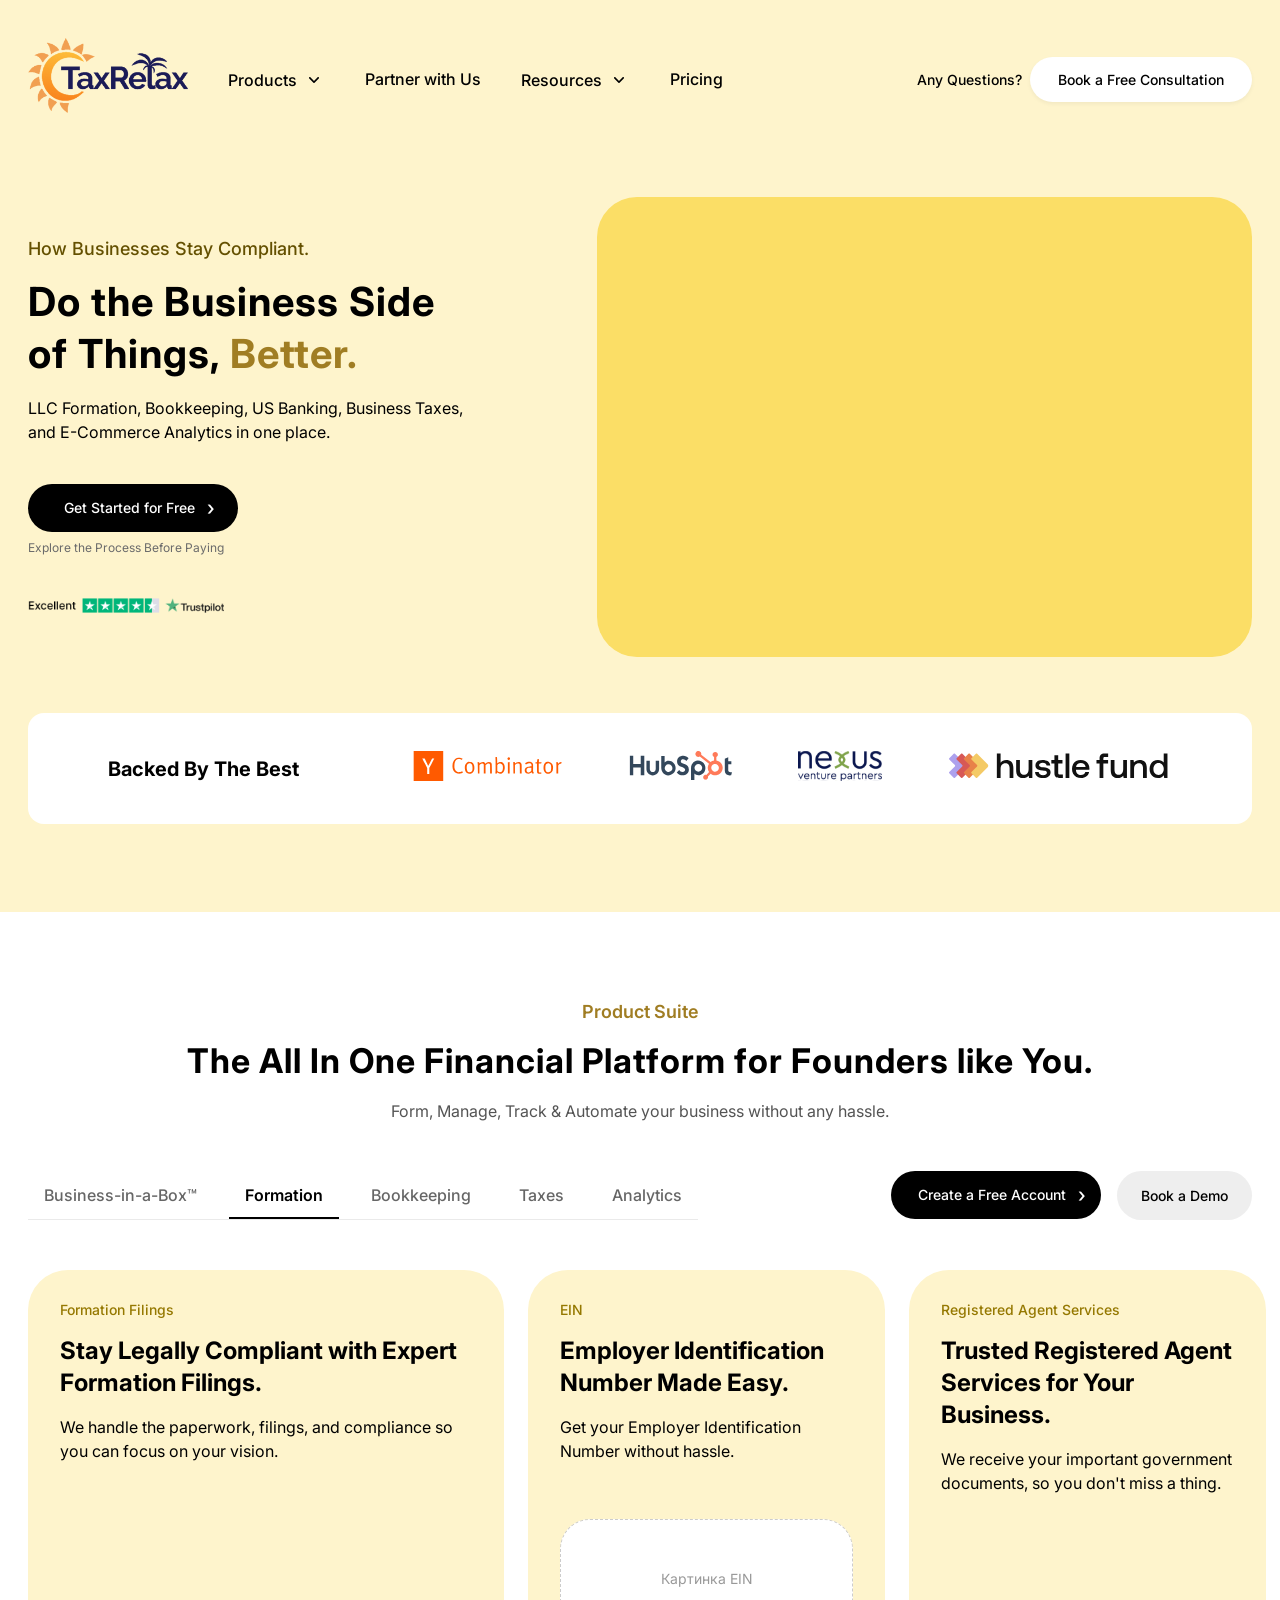
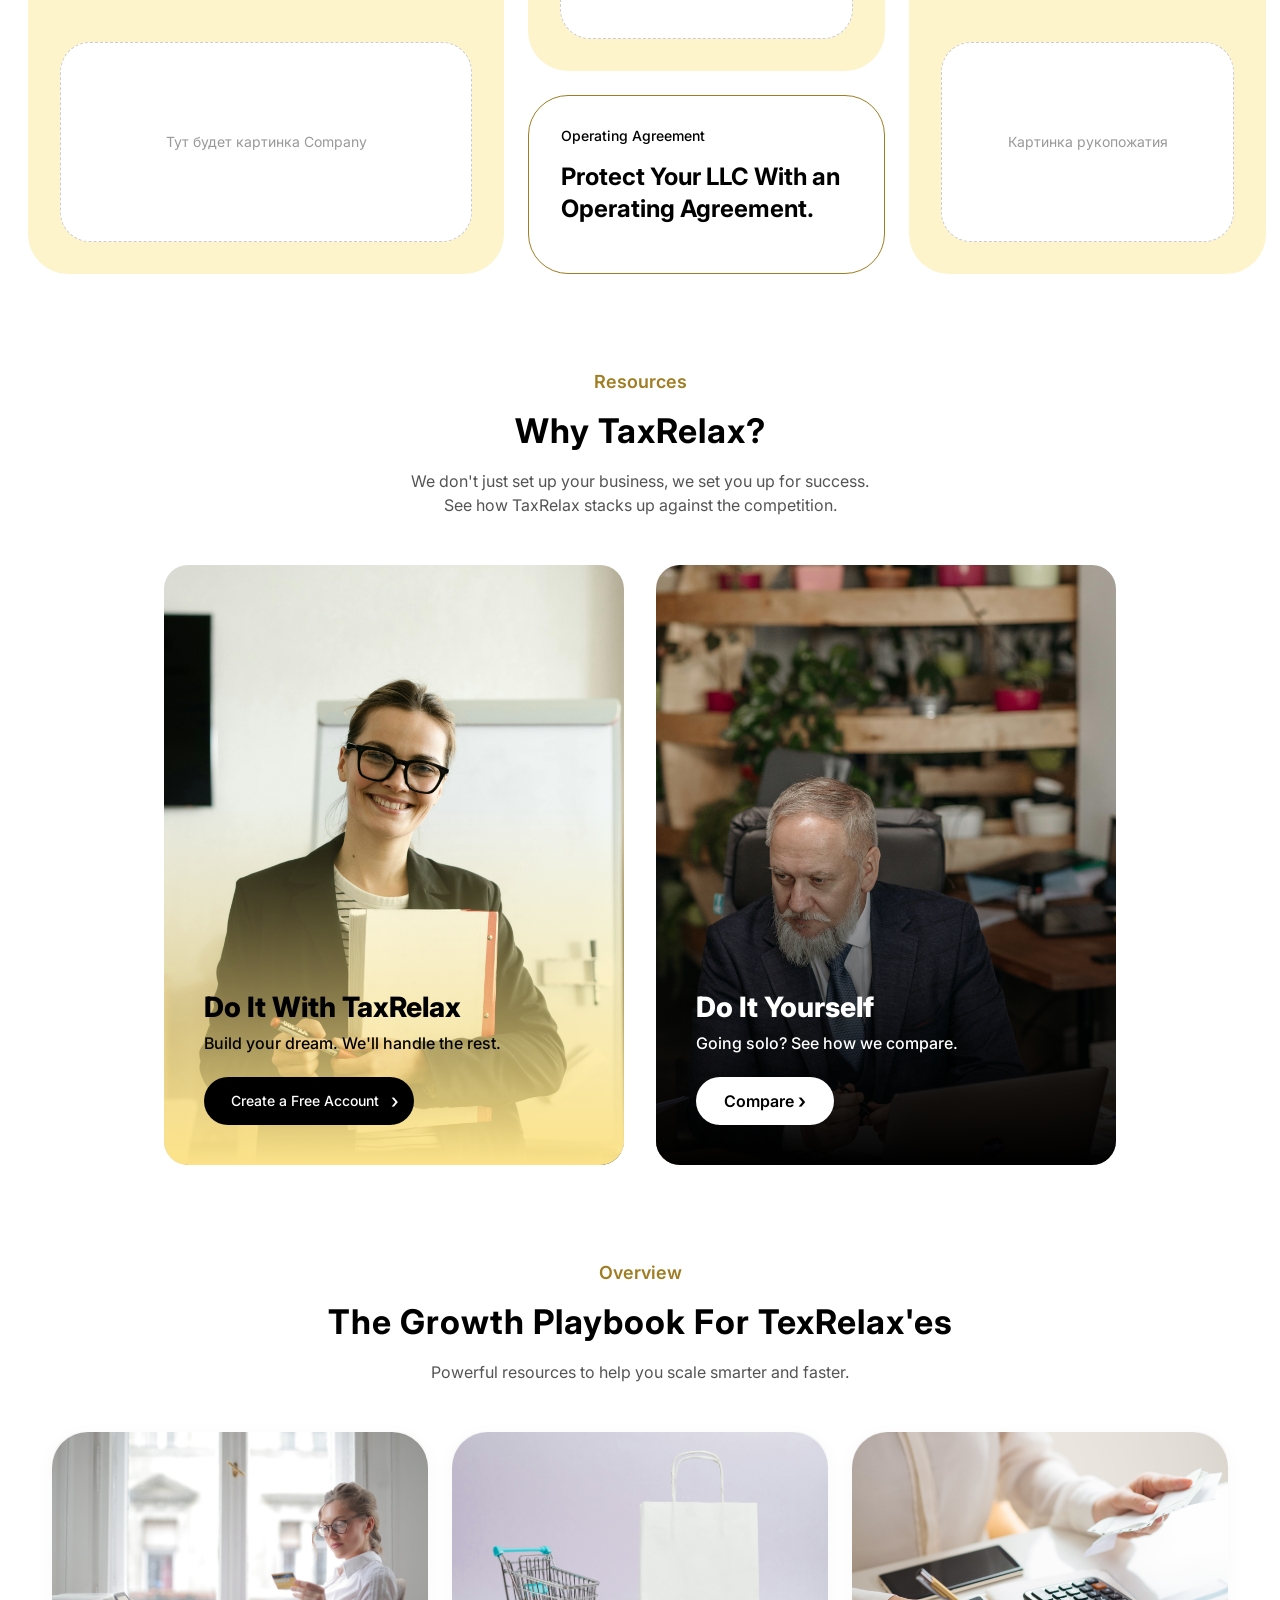
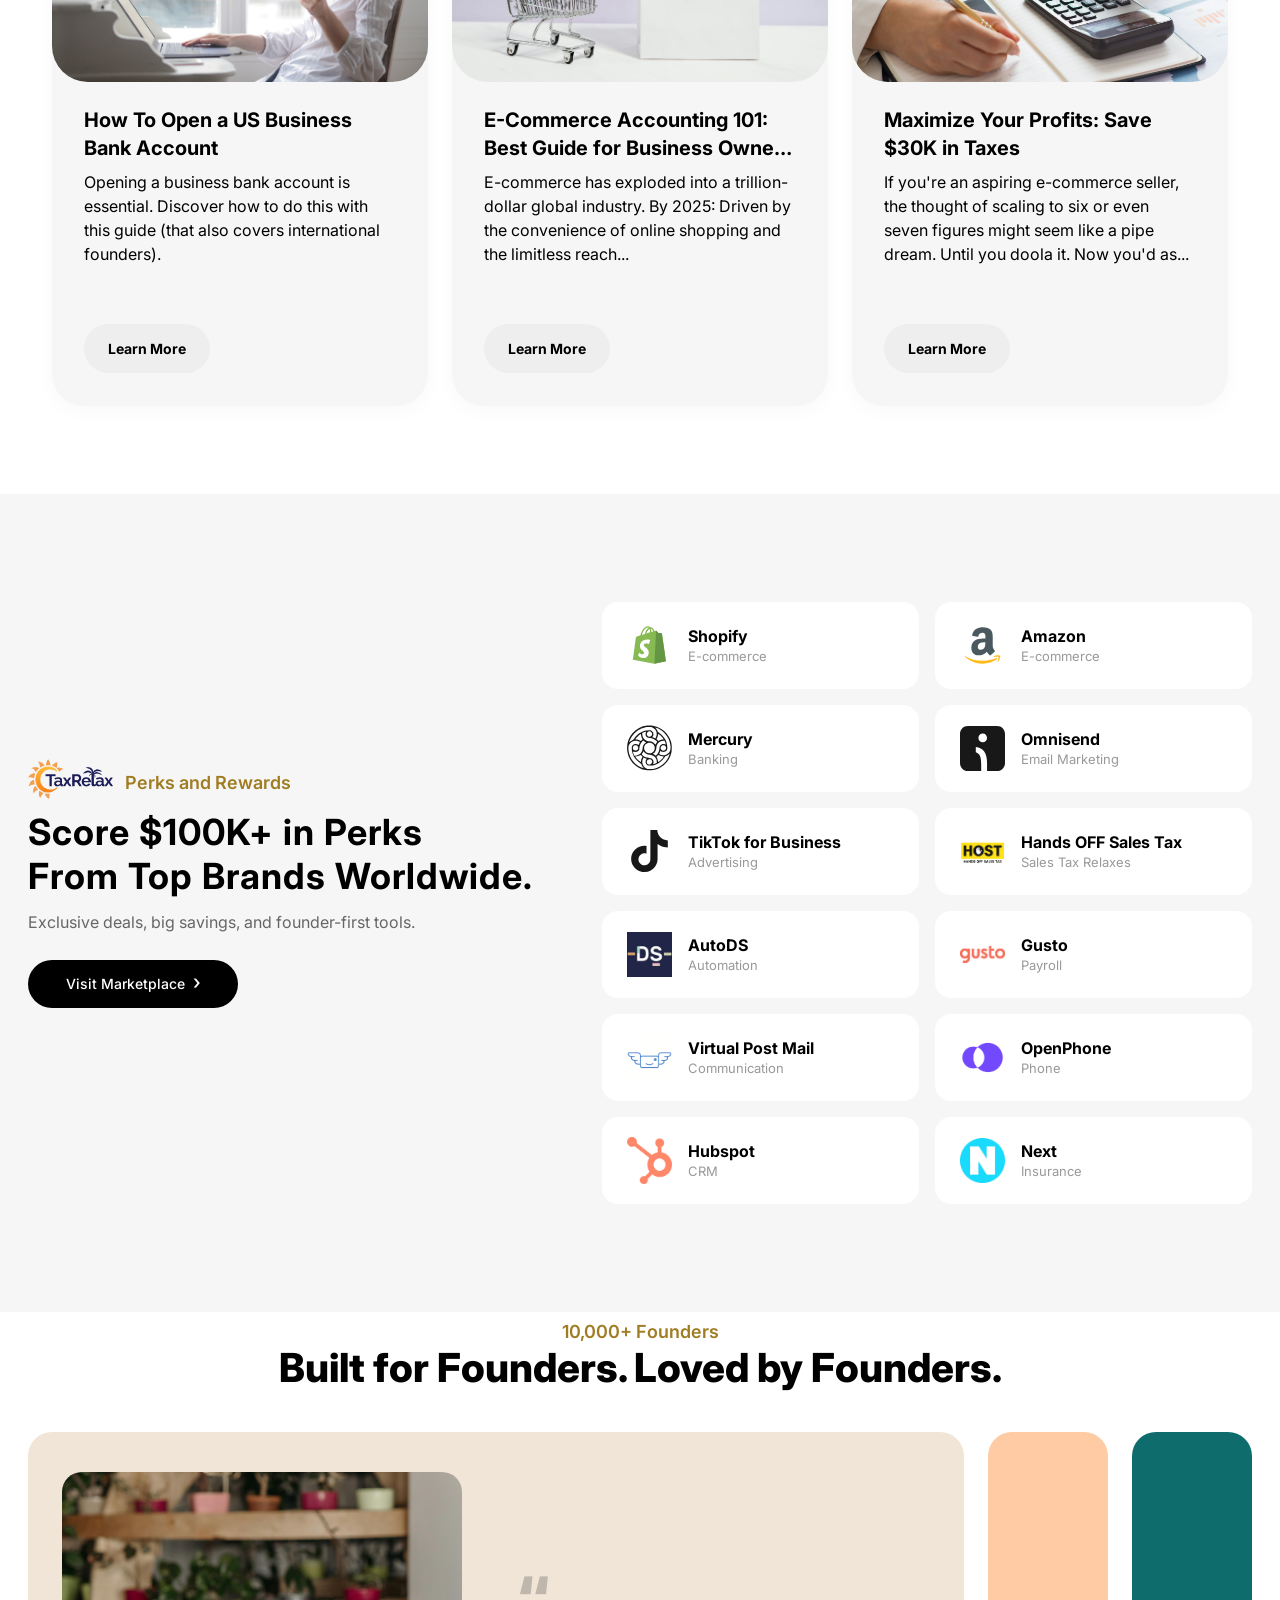
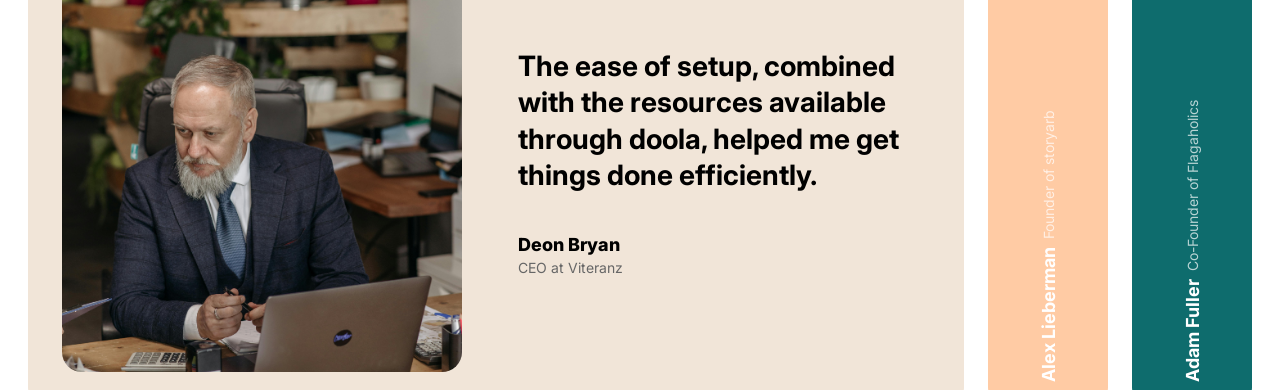
==== commit c343f05a: "Фичами всё дополнил, надо позже аккардион чинить..." ====
--- a/index.html
+++ b/index.html
@@ -19,6 +19,7 @@
     <link rel="stylesheet" href="assets/css/resource.css">
     <link rel="stylesheet" href="assets/css/overview.css">
     <link rel="stylesheet" href="assets/css/perks.css">
+    <link rel="stylesheet" href="assets/css/founders.css">
 </head>
 <body>
 
@@ -389,7 +390,9 @@
 
 
                         <div class="perk-card">
-                            <div class="perk-card__icon"><svg xmlns="http://www.w3.org/2000/svg" width="24" height="24" viewBox="0 0 24 24" fill="none" stroke="currentColor" stroke-width="2" stroke-linecap="round" stroke-linejoin="round" class="lucide lucide-star-icon lucide-star"><path d="M11.525 2.295a.53.53 0 0 1 .95 0l2.31 4.679a2.123 2.123 0 0 0 1.595 1.16l5.166.756a.53.53 0 0 1 .294.904l-3.736 3.638a2.123 2.123 0 0 0-.611 1.878l.882 5.14a.53.53 0 0 1-.771.56l-4.618-2.428a2.122 2.122 0 0 0-1.973 0L6.396 21.01a.53.53 0 0 1-.77-.56l.881-5.139a2.122 2.122 0 0 0-.611-1.879L2.16 9.795a.53.53 0 0 1 .294-.906l5.165-.755a2.122 2.122 0 0 0 1.597-1.16z"/></svg></div>
+                            <div class="perk-card__icon">
+                                <svg xmlns="http://www.w3.org/2000/svg" x="0px" y="0px" width="100" height="100" viewBox="0 0 48 48"><path fill="#7cb342" d="M37.216,11.78c-0.023-0.211-0.211-0.305-0.351-0.305s-3.21-0.234-3.21-0.234s-2.132-2.132-2.39-2.343	c-0.234-0.234-0.68-0.164-0.867-0.117c-0.023,0-0.469,0.141-1.195,0.375c-0.726-2.086-1.968-3.984-4.194-3.984h-0.211	C24.187,4.375,23.391,4,22.735,4c-5.155,0-7.639,6.444-8.412,9.725c-2.015,0.633-3.445,1.054-3.609,1.125	c-1.125,0.351-1.148,0.375-1.289,1.429c-0.117,0.797-3.046,23.456-3.046,23.456L29.179,44l12.373-2.671	C41.575,41.282,37.24,11.991,37.216,11.78z M27.937,9.483c-0.562,0.164-1.242,0.375-1.921,0.609V9.671	c0-1.265-0.164-2.296-0.469-3.117C26.718,6.695,27.445,7.984,27.937,9.483L27.937,9.483z M24.117,6.812	c0.305,0.797,0.516,1.922,0.516,3.468v0.234c-1.265,0.398-2.601,0.797-3.984,1.242C21.422,8.804,22.899,7.351,24.117,6.812	L24.117,6.812z M22.617,5.359c0.234,0,0.469,0.094,0.656,0.234c-1.664,0.773-3.421,2.718-4.148,6.655	c-1.101,0.351-2.156,0.656-3.163,0.984C16.806,10.233,18.915,5.359,22.617,5.359z"></path><path fill="#558b2f" d="M36.865,11.428c-0.141,0-3.21-0.234-3.21-0.234s-2.132-2.132-2.39-2.343	C31.17,8.757,31.053,8.71,30.96,8.71L29.249,44l12.373-2.671c0,0-4.335-29.338-4.359-29.549	C37.169,11.569,37.005,11.475,36.865,11.428z"></path><path fill="#fff" d="M24.792,18.593l-1.475,4.449c0,0-1.337-0.715-2.927-0.715c-2.374,0-2.489,1.498-2.489,1.867	c0,2.028,5.301,2.812,5.301,7.583c0,3.757-2.374,6.177-5.578,6.177c-3.872,0-5.808-2.397-5.808-2.397l1.037-3.411	c0,0,2.028,1.752,3.734,1.752c1.129,0,1.59-0.876,1.59-1.521c0-2.651-4.333-2.766-4.333-7.145c0-3.665,2.628-7.214,7.952-7.214	C23.777,17.994,24.792,18.593,24.792,18.593z"></path></svg>
+                            </div>
                             <div class="perk-card__info">
                                 <h4 class="perk-card__name">Shopify</h4>
                                 <p class="perk-card__category">E-commerce</p>
@@ -397,7 +400,9 @@
                         </div>
 
                         <div class="perk-card">
-                            <div class="perk-card__icon"><svg xmlns="http://www.w3.org/2000/svg" width="24" height="24" viewBox="0 0 24 24" fill="none" stroke="currentColor" stroke-width="2" stroke-linecap="round" stroke-linejoin="round" class="lucide lucide-star-icon lucide-star"><path d="M11.525 2.295a.53.53 0 0 1 .95 0l2.31 4.679a2.123 2.123 0 0 0 1.595 1.16l5.166.756a.53.53 0 0 1 .294.904l-3.736 3.638a2.123 2.123 0 0 0-.611 1.878l.882 5.14a.53.53 0 0 1-.771.56l-4.618-2.428a2.122 2.122 0 0 0-1.973 0L6.396 21.01a.53.53 0 0 1-.77-.56l.881-5.139a2.122 2.122 0 0 0-.611-1.879L2.16 9.795a.53.53 0 0 1 .294-.906l5.165-.755a2.122 2.122 0 0 0 1.597-1.16z"/></svg></div>
+                            <div class="perk-card__icon">
+                                <svg xmlns="http://www.w3.org/2000/svg" x="0px" y="0px" width="100" height="100" viewBox="0 0 48 48"><path fill="#FFB300" d="M39.6,39c-4.2,3.1-10.5,5-15.6,5c-7.3,0-13.8-2.9-18.8-7.4c-0.4-0.4,0-0.8,0.4-0.6c5.4,3.1,11.5,4.9,18.3,4.9c4.6,0,10.4-1,15.1-3C39.7,37.7,40.3,38.5,39.6,39z M41.1,36.9c-0.5-0.7-3.5-0.3-4.8-0.2c-0.4,0-0.5-0.3-0.1-0.6c2.3-1.7,6.2-1.2,6.6-0.6c0.4,0.6-0.1,4.5-2.3,6.3c-0.3,0.3-0.7,0.1-0.5-0.2C40.5,40.4,41.6,37.6,41.1,36.9z"></path><path fill="#37474F" d="M36.9,29.8c-1-1.3-2-2.4-2-4.9v-8.3c0-3.5,0-6.6-2.5-9c-2-1.9-5.3-2.6-7.9-2.6C19,5,14.2,7.2,13,13.4c-0.1,0.7,0.4,1,0.8,1.1l5.1,0.6c0.5,0,0.8-0.5,0.9-1c0.4-2.1,2.1-3.1,4.1-3.1c1.1,0,3.2,0.6,3.2,3v3c-3.2,0-6.6,0-9.4,1.2c-3.3,1.4-5.6,4.3-5.6,8.6c0,5.5,3.4,8.2,7.8,8.2c3.7,0,5.9-0.9,8.8-3.8c0.9,1.4,1.3,2.2,3,3.7c0.4,0.2,0.9,0.2,1.2-0.1l0,0c1-0.9,2.9-2.6,4-3.5C37.4,30.9,37.3,30.3,36.9,29.8z M27,22.1L27,22.1c0,2-0.1,6.9-5,6.9c-3,0-3-3-3-3c0-4.5,4.2-5,8-5V22.1z"></path></svg>
+                            </div>
                             <div class="perk-card__info">
                                 <h4 class="perk-card__name">Amazon</h4>
                                 <p class="perk-card__category">E-commerce</p>
@@ -407,14 +412,208 @@
 
 
 
-                        
+                        <div class="perk-card">
+                            <div class="perk-card__icon">
+                                <svg version="1.0" xmlns="http://www.w3.org/2000/svg" width="225.000000pt" height="225.000000pt" viewBox="0 0 225.000000 225.000000" preserveAspectRatio="xMidYMid meet"> <g transform="translate(0.000000,225.000000) scale(0.100000,-0.100000)" fill="#000000" stroke="none"><path d="M1015 2244 c-722 -78 -1183 -791 -954 -1476 128 -383 466 -673 868 -743 170 -30 392 -14 546 38 357 122 629 412 730 777 21 74 28 126 32 240 6 162 -4 249 -43 380 -117 386 -456 690 -854 766 -79 15 -257 25 -325 18z m260 -94 c28 -13 75 -49 106 -80 117 -116 139 -285 57 -432 l-21 -37 -36 18 c-20 11 -55 24 -78 31 -47 14 -51 21 -27 41 49 40 61 147 24 219 -13 25 -38 52 -67 71 -43 26 -55 29 -134 29 -289 0 -567 -154 -728 -402 -36 -56 -48 -67 -106 -92 -35 -15 -85 -46 -110 -68 -25 -22 -45 -34 -45 -26 1 31 80 200 131 278 159 244 397 406 685 465 42 9 114 13 184 12 98 -3 123 -7 165 -27z m354 -91 c186 -104 341 -266 438 -459 106 -208 143 -496 82 -625 -35 -75 -122 -157 -194 -184 -90 -34 -151 -37 -231 -12 -38 11 -80 29 -93 39 l-23 19 20 39 c10 21 25 56 31 76 l13 38 31 -24 c18 -13 43 -27 55 -31 39 -12 119 -7 150 9 40 21 87 77 102 122 28 84 -15 325 -81 456 -69 138 -202 285 -327 362 -54 34 -63 44 -78 88 -9 27 -38 79 -64 114 l-49 63 81 -29 c44 -16 106 -44 137 -61z m-441 -119 c18 -11 41 -34 52 -52 53 -88 -16 -201 -122 -201 -135 0 -179 190 -58 254 45 24 87 24 128 -1z m-244 -37 c-24 -57 -22 -131 6 -180 39 -70 82 -93 193 -103 52 -5 120 -19 151 -31 68 -25 170 -93 199 -131 l20 -26 -42 -62 c-22 -34 -41 -67 -41 -73 0 -6 -23 14 -50 45 -68 76 -132 107 -247 118 -102 10 -156 27 -217 70 -90 61 -142 154 -153 275 -7 72 -4 74 87 103 36 12 72 23 80 26 28 9 29 6 14 -31z m-241 -139 c3 -47 14 -85 39 -134 l33 -68 -45 -44 -46 -43 -66 34 c-47 24 -83 35 -132 38 -36 3 -66 10 -66 16 0 39 227 267 266 267 7 0 13 -27 17 -66z m910 37 c72 -50 217 -210 217 -240 0 -6 -19 -11 -45 -11 -51 0 -147 -31 -186 -59 l-26 -20 -51 52 -51 52 19 25 c26 36 60 142 60 190 0 22 5 40 11 40 6 0 29 -13 52 -29z m-697 -379 c32 -15 45 -32 25 -32 -5 0 -30 -20 -54 -44 -67 -64 -97 -132 -107 -235 -5 -47 -14 -102 -21 -121 -18 -51 -77 -137 -113 -165 -55 -42 -141 -75 -209 -82 l-66 -6 -20 33 c-22 37 -57 157 -48 166 3 3 32 2 64 -3 145 -22 253 51 253 172 1 121 57 261 140 347 l49 51 37 -32 c20 -18 52 -40 70 -49z m-391 57 c22 -6 59 -22 82 -35 40 -23 42 -26 29 -47 -7 -12 -22 -44 -32 -72 -22 -63 -21 -61 -42 -42 -76 69 -208 57 -276 -24 -40 -47 -48 -74 -47 -162 4 -286 159 -560 409 -721 40 -26 72 -52 72 -59 0 -28 52 -119 91 -161 23 -26 39 -46 36 -46 -3 0 -39 12 -79 26 -278 100 -493 299 -609 564 -57 129 -80 227 -86 370 -5 111 -3 131 16 182 67 175 258 275 436 227z m1381 -60 c12 -37 25 -80 29 -97 l6 -30 -37 19 c-85 43 -196 11 -246 -72 -21 -35 -29 -64 -37 -139 -5 -52 -19 -121 -31 -152 -24 -65 -94 -165 -133 -191 -25 -16 -27 -16 -54 7 -15 13 -48 33 -72 45 l-44 23 29 17 c86 52 139 154 153 292 10 102 29 153 83 221 63 80 168 129 267 125 l64 -2 23 -66z m-695 -44 c168 -57 233 -267 126 -407 -49 -64 -113 -99 -190 -105 -118 -10 -214 43 -263 144 -105 215 100 445 327 368z m-721 -124 c66 -35 93 -129 55 -187 -41 -63 -145 -85 -200 -42 -54 42 -69 119 -35 176 41 67 114 89 180 53z m1421 -30 c38 -37 45 -59 39 -116 -5 -57 -73 -115 -135 -115 -63 0 -135 71 -135 133 0 43 29 97 64 118 19 12 50 19 80 19 43 0 53 -4 87 -39z m-1053 -296 c54 -78 143 -122 274 -136 111 -11 178 -40 248 -105 67 -62 102 -138 108 -233 4 -55 1 -75 -9 -82 -13 -9 -168 -59 -181 -59 -3 0 3 17 13 37 34 67 19 151 -38 214 -49 54 -61 59 -167 69 -51 5 -119 19 -150 30 -68 26 -172 95 -200 133 l-20 27 22 28 c12 15 32 46 44 70 12 23 24 42 27 42 4 0 17 -16 29 -35z m1258 -151 c-52 -155 -131 -280 -250 -400 -131 -130 -270 -212 -461 -270 -79 -24 -107 -28 -235 -28 -142 -1 -146 0 -203 29 -112 56 -191 173 -204 301 -6 56 15 145 49 206 l21 37 36 -18 c20 -11 55 -24 77 -31 l42 -12 -30 -49 c-55 -88 -34 -203 49 -266 36 -27 39 -28 167 -27 115 0 140 4 209 27 215 74 363 188 488 374 27 40 56 73 63 73 26 0 132 60 165 94 19 20 36 34 38 33 2 -2 -8 -35 -21 -73z m-1385 -40 l46 -46 -34 -67 c-26 -50 -36 -85 -40 -134 -3 -37 -9 -67 -13 -67 -13 0 -123 86 -161 127 -20 21 -55 63 -78 93 l-41 55 77 12 c47 7 98 23 132 41 31 17 58 31 61 31 2 1 25 -20 51 -45z m898 16 c34 -18 91 -35 134 -42 l75 -12 -31 -46 c-17 -25 -49 -65 -72 -89 -41 -45 -161 -141 -176 -141 -5 0 -9 18 -9 39 0 48 -33 156 -59 196 l-20 29 47 47 c26 26 48 47 49 48 1 1 29 -13 62 -29z m-433 -205 c113 -74 62 -245 -74 -245 -82 0 -133 49 -134 130 -1 107 119 174 208 115z"/></g></svg>
+                            </div>
+                            <div class="perk-card__info">
+                                <h4 class="perk-card__name">Mercury</h4>
+                                <p class="perk-card__category">Banking</p>
+                            </div>
+                        </div>
+
+                        <div class="perk-card">
+                            <div class="perk-card__icon">
+                                <svg version="1.1" id="Layer_1" xmlns="http://www.w3.org/2000/svg" xmlns:xlink="http://www.w3.org/1999/xlink" x="0px" y="0px" viewBox="0 0 283.7 283.7" style="enable-background:new 0 0 283.7 283.7;" xml:space="preserve"><g><path d="M234.45,0H49.15c-27.1,0-49.1,22-49.1,49.1v185.3c0,27.1,22,49.1,49.1,49.1h20.7h63.7v-40.6c0-39.1-4.8-69.2-33.9-77.8v-32 c47.3,4.2,70.8,39.4,70.8,97.3v53.3h38.5h25.6c27.1,0,49.1-22,49.1-49.1V49.1C283.55,22,261.55,0,234.45,0 M143.25,102.4 c-15,0-27.2-12.2-27.2-27.2s12.2-27.2,27.2-27.2s27.1,12.2,27.1,27.3C170.35,90.3,158.25,102.4,143.25,102.4"/></g></svg>
+                            </div>
+                            <div class="perk-card__info">
+                                <h4 class="perk-card__name">Omnisend</h4>
+                                <p class="perk-card__category">Email Marketing</p>
+                            </div>
+                        </div>
+
+
+
+
+                        
+
+                        <div class="perk-card">
+                            <div class="perk-card__icon">
+                                <svg fill="#000000" width="800px" height="800px" viewBox="0 0 32 32" version="1.1" xmlns="http://www.w3.org/2000/svg"><title>tiktok</title> <path d="M16.656 1.029c1.637-0.025 3.262-0.012 4.886-0.025 0.054 2.031 0.878 3.859 2.189 5.213l-0.002-0.002c1.411 1.271 3.247 2.095 5.271 2.235l0.028 0.002v5.036c-1.912-0.048-3.71-0.489-5.331-1.247l0.082 0.034c-0.784-0.377-1.447-0.764-2.077-1.196l0.052 0.034c-0.012 3.649 0.012 7.298-0.025 10.934-0.103 1.853-0.719 3.543-1.707 4.954l0.020-0.031c-1.652 2.366-4.328 3.919-7.371 4.011l-0.014 0c-0.123 0.006-0.268 0.009-0.414 0.009-1.73 0-3.347-0.482-4.725-1.319l0.040 0.023c-2.508-1.509-4.238-4.091-4.558-7.094l-0.004-0.041c-0.025-0.625-0.037-1.25-0.012-1.862 0.49-4.779 4.494-8.476 9.361-8.476 0.547 0 1.083 0.047 1.604 0.136l-0.056-0.008c0.025 1.849-0.050 3.699-0.050 5.548-0.423-0.153-0.911-0.242-1.42-0.242-1.868 0-3.457 1.194-4.045 2.861l-0.009 0.030c-0.133 0.427-0.21 0.918-0.21 1.426 0 0.206 0.013 0.41 0.037 0.61l-0.002-0.024c0.332 2.046 2.086 3.59 4.201 3.59 0.061 0 0.121-0.0010.181-0.004l-0.009 0c1.463-0.044 2.733-0.831 3.451-1.994l0.010-0.018c0.267-0.372 0.45-0.822 0.511-1.311l0.001-0.014c.125-2.237 0.075-4.461 0.087-6.698 0.012-5.036-0.012-10.060 0.025-15.083z"></path></svg>
+                            </div>
+                            <div class="perk-card__info">
+                                <h4 class="perk-card__name">TikTok for Business</h4>
+                                <p class="perk-card__category">Advertising</p>
+                            </div>
+                        </div>
+
+                        <div class="perk-card">
+                            <div class="perk-card__icon">
+                                <img src="./assets/images/logo/HOSTlogovaration5-12.png" style="width: 45px;" alt=""> 
+                            </div>
+                            <div class="perk-card__info">
+                                <h4 class="perk-card__name">Hands OFF Sales Tax</h4>
+                                <p class="perk-card__category">Sales Tax Relaxes</p>
+                            </div>
+                        </div>
+
+
+
+
+                        
+
+                        <div class="perk-card">
+                            <div class="perk-card__icon">
+                                <img src="./assets/images/logo/autods.jpg" style="width: 45px;" alt="">
+                            </div>
+                            <div class="perk-card__info">
+                                <h4 class="perk-card__name">AutoDS</h4>
+                                <p class="perk-card__category">Automation</p>
+                            </div>
+                        </div>
+
+                        <div class="perk-card">
+                            <div class="perk-card__icon">
+                                <img src="./assets/images/logo/gusto.png" style="width: 45px;" alt="">
+                            </div>
+                            <div class="perk-card__info">
+                                <h4 class="perk-card__name">Gusto</h4>
+                                <p class="perk-card__category">Payroll</p>
+                            </div>
+                        </div>
+
+
+
+
+                        
+
+                        <div class="perk-card">
+                            <div class="perk-card__icon">
+                                <img src="./assets/images/logo/Virtual Post Mail.png" style="width: 45px;" alt="">
+                            </div>
+                            <div class="perk-card__info">
+                                <h4 class="perk-card__name">Virtual Post Mail</h4>
+                                <p class="perk-card__category">Communication</p>
+                            </div>
+                        </div>
+
+                        <div class="perk-card">
+                            <div class="perk-card__icon">
+                                <img src="./assets/images/logo/OpenPhone.png" style="width: 45px;" alt="">
+                            </div>
+                            <div class="perk-card__info">
+                                <h4 class="perk-card__name">OpenPhone</h4>
+                                <p class="perk-card__category">Phone</p>
+                            </div>
+                        </div>
+
+
+
+
+                        
+
+                        <div class="perk-card">
+                            <div class="perk-card__icon">
+                                <img src="./assets/images/logo/Hubspot.png" style="width: 45px;" alt="">
+                            </div>
+                            <div class="perk-card__info">
+                                <h4 class="perk-card__name">Hubspot</h4>
+                                <p class="perk-card__category">CRM</p>
+                            </div>
+                        </div>
+
+                        <div class="perk-card">
+                            <div class="perk-card__icon">
+                                <img src="./assets/images/logo/Next.webp" style="width: 45px;" alt="">
+                            </div>
+                            <div class="perk-card__info">
+                                <h4 class="perk-card__name">Next</h4>
+                                <p class="perk-card__category">Insurance</p>
+                            </div>
+                        </div>
+
+
+
+
+                        
+
+
 
 
                     </div>
                 </div>
             </div>
         </section>
-
+        <section class="founders">
+            <div class="container">
+
+                <div class="section__header" style="text-align: center; margin-bottom: 40px;">
+                    <p class="section__subtitle" style="color: #A07D23; font-weight: 600;">10,000+ Founders</p>
+                    <h3 class="section__title" style="font-size: 40px; font-weight: 800; color: #000;">Built for Founders. Loved by Founders.</h3>
+                </div>
+
+                <div class="founders__flex">
+
+                    <div class="founder-card is-active" style="background-color: #F1E5D8;">    
+                        <div class="founder-card__collapsed-bg" style="background-image: url('assets/images/picture/pexels-pavel-danilyuk-7654432.jpg');"></div>
+                        <div class="founder-card__collapsed">
+                            <span class="collapsed-name">Deon Bryan</span>
+                            <span class="collapsed-title">CEO at Viteranz</span>
+                        </div>
+                        <div class="founder-card__expanded">
+                            <div class="founder-card__image" style="background-image: url('assets/images/picture/pexels-pavel-danilyuk-7654432.jpg');"></div>
+                            <div class="founder-card__content">
+                                <div class="founder-quote-icon">“</div>
+                                <p class="founder-quote">The ease of setup, combined with the resources available through doola, helped me get things done efficiently.</p>
+                                <div class="founder-info">
+                                    <p class="founder-name">Deon Bryan</p>
+                                    <p class="founder-title">CEO at Viteranz</p>
+                                </div>
+                            </div>
+                        </div>
+                    </div>
+                
+                    <div class="founder-card" style="background-color: #FFCBA4;">
+                        <div class="founder-card__collapsed">
+                            <span class="collapsed-name">Alex Lieberman</span>
+                            <span class="collapsed-title">Founder of storyarb</span>
+                        </div>
+
+                        <div class="founder-card__expanded">
+                            <div class="founder-card__image" style="background-image: url('assets/images/picture/closeup-person-holding-bills-calculating-them\ \(1\).jpg');"></div>
+                            <div class="founder-card__content">
+                                <div class="founder-quote-icon">“</div>
+                                <p class="founder-quote">I thought it was very smooth, it was done within a day and all I hit was like 5 buttons.</p>
+                                <div class="founder-info">
+                                    <p class="founder-name">Alex Lieberman</p>
+                                    <p class="founder-title">Founder of storyarb</p>
+                                </div>
+                            </div>
+                        </div>
+                    </div>
+                
+                    <div class="founder-card" style="background-color: #0E6C6D;">
+                        <div class="founder-card__collapsed" style="color: #fff;">
+                            <span class="collapsed-name">Adam Fuller</span>
+                            <span class="collapsed-title">Co-Founder of Flagaholics</span>
+                        </div>
+
+                        <div class="founder-card__expanded">
+                            <div class="founder-card__image" style="background-image: url('assets/images/picture/pexels-pavel-danilyuk-7654432.jpg');"></div>
+                            <div class="founder-card__content">
+                                <div class="founder-quote-icon" style="color: #fff;">“</div>
+                                <p class="founder-quote" style="color: #fff;">Doola has been instrumental in setting up our business structure properly.</p>
+                                <div class="founder-info" style="color: #fff;">
+                                    <p class="founder-name">Adam Fuller</p>
+                                    <p class="founder-title">Co-Founder of Flagaholics</p>
+                                </div>
+                            </div>
+                        </div>
+                    </div>
+                
+                </div>
+            </div>
+        </section>
     </main>
 
     <footer class="footer">
--- a/assets/css/perks.css
+++ b/assets/css/perks.css
@@ -1,7 +1,7 @@
 /* --- СЕКЦИЯ PERKS --- */
 .perks {
     padding: 100px 0;
-    background-color: #F9F9F9; /* Светлый фон из оригинала */
+    background-color: #F6F6F6; /* Светлый фон из оригинала */
 }
 
 .perks__wrapper {
@@ -78,19 +78,14 @@
 
 /* Место под иконку */
 .perk-card__icon {
-    width: 40px;
-    height: 40px;
+    width: 45px;
+    height: 45px;
     display: flex;
     align-items: center;
     justify-content: center;
     flex-shrink: 0;
-    background-color: #F5F5F5; /* Заглушка, пока нет SVG */
+    opacity: 0.9; 
     border-radius: 8px;
-}
-
-.perk-card__icon svg {
-    width: 100%;
-    height: auto;
 }
 
 /* Текст в карточке */
--- a/assets/css/founders.css
+++ b/assets/css/founders.css
@@ -0,0 +1,167 @@
+/* Обертка аккордеона */
+.founders__flex {
+    display: flex;
+    gap: 24px;
+    justify-content: center;
+    height: 580px; /* Фиксируем общую высоту */
+}
+
+/* Базовый блок (свернутый) */
+.founder-card {
+    width: 120px;
+    height: 100%;
+    border-radius: 24px;
+    cursor: pointer;
+    position: relative;
+    overflow: hidden;
+    /* Плавное изменение ширины */
+    transition: width 0.5s cubic-bezier(0.25, 0.8, 0.25, 1);
+}
+
+/* Активный блок (развернутый) */
+.founder-card.is-active {
+    width: 936px;
+    cursor: default;
+}
+
+/* --- Свернутое состояние (Вертикальный текст) --- */
+.founder-card__collapsed {
+    position: absolute;
+    bottom: 30px;
+    left: 0;
+    width: 100%;
+    /* Пишем текст снизу вверх */
+    writing-mode: vertical-rl;
+    transform: rotate(180deg);
+    display: flex;
+    align-items: center;
+    gap: 8px;
+    color: #000;
+    transition: opacity 0.3s;
+    white-space: nowrap;
+}
+
+.collapsed-name {
+    font-size: 18px;
+    font-weight: 700;
+}
+
+.collapsed-title {
+    font-size: 14px;
+    opacity: 0.7;
+}
+
+/* Скрываем вертикальный текст, когда блок открыт */
+.founder-card.is-active .founder-card__collapsed {
+    opacity: 0;
+    pointer-events: none;
+}
+
+/* --- Развернутое состояние --- */
+.founder-card__expanded {
+    display: flex;
+    align-items: center;
+    gap: 56px;
+    padding: 33.5px;
+    width: 936px; /* Фиксируем ширину контента, чтобы он не ломался при анимации */
+    height: 100%;
+    box-sizing: border-box;
+    opacity: 0;
+    /* Текст появляется чуть с задержкой, когда блок уже начал расширяться */
+    transition: opacity 0.3s 0.2s;
+    pointer-events: none;
+}
+
+/* Показываем контент только у активного блока */
+.founder-card.is-active .founder-card__expanded {
+    opacity: 1;
+    pointer-events: auto;
+}
+
+/* Картинка (заглушка) */
+.founder-card__image {
+    width: 400px;
+    height: 500px;
+    border-radius: 20px;
+    background-color: #ccc; /* Убрать, когда вставишь свои url */
+    background-size: cover;
+    background-position: center;
+    flex-shrink: 0;
+}
+
+/* Текстовая часть внутри */
+.founder-card__content {
+    flex: 1;
+    padding-right: 20px;
+}
+
+.founder-quote-icon {
+    font-size: 60px;
+    font-weight: 900;
+    line-height: 1;
+    color: rgba(0,0,0,0.2);
+    margin-bottom: 20px;
+}
+
+.founder-quote {
+    font-size: 28px;
+    font-weight: 700;
+    line-height: 1.3;
+    margin-bottom: 40px;
+    color: #000;
+}
+
+.founder-name {
+    font-size: 18px;
+    font-weight: 800;
+    margin-bottom: 4px;
+}
+
+.founder-title {
+    font-size: 14px;
+    color: #666;
+}
+
+
+
+/* --- ФОН СВЕРНУТОЙ КАРТОЧКИ --- */
+.founder-card__collapsed-bg {
+    position: absolute;
+    inset: 0; /* Растягиваем на всю карточку */
+    background-size: cover;
+    background-position: center;
+    transition: opacity 0.4s ease;
+    z-index: 1;
+}
+
+/* Затемнение поверх картинки (черный цвет с прозрачностью 50%) */
+.founder-card__collapsed-bg::after {
+    content: '';
+    position: absolute;
+    inset: 0;
+    background-color: rgba(0, 0, 0, 0.5); 
+}
+
+/* При открытии карточки фоновая картинка плавно растворяется */
+.founder-card.is-active .founder-card__collapsed-bg {
+    opacity: 0;
+}
+
+/* --- ОБНОВЛЕННЫЙ ТЕКСТ СВЕРНУТОЙ КАРТОЧКИ --- */
+.founder-card__collapsed {
+    position: absolute;
+    bottom: 30px;
+    left: 0;
+    width: 100%;
+    writing-mode: vertical-rl;
+    transform: rotate(180deg);
+    display: flex;
+    align-items: center;
+    gap: 8px;
+    color: #ffffff; /* Белый текст, чтобы читалось на темном фото */
+    transition: opacity 0.3s;
+    white-space: nowrap;
+    z-index: 2; /* Текст должен быть поверх фона */
+}
+
+/* Удаляй старый стиль .founder-card__collapsed (я его заменил выше) */
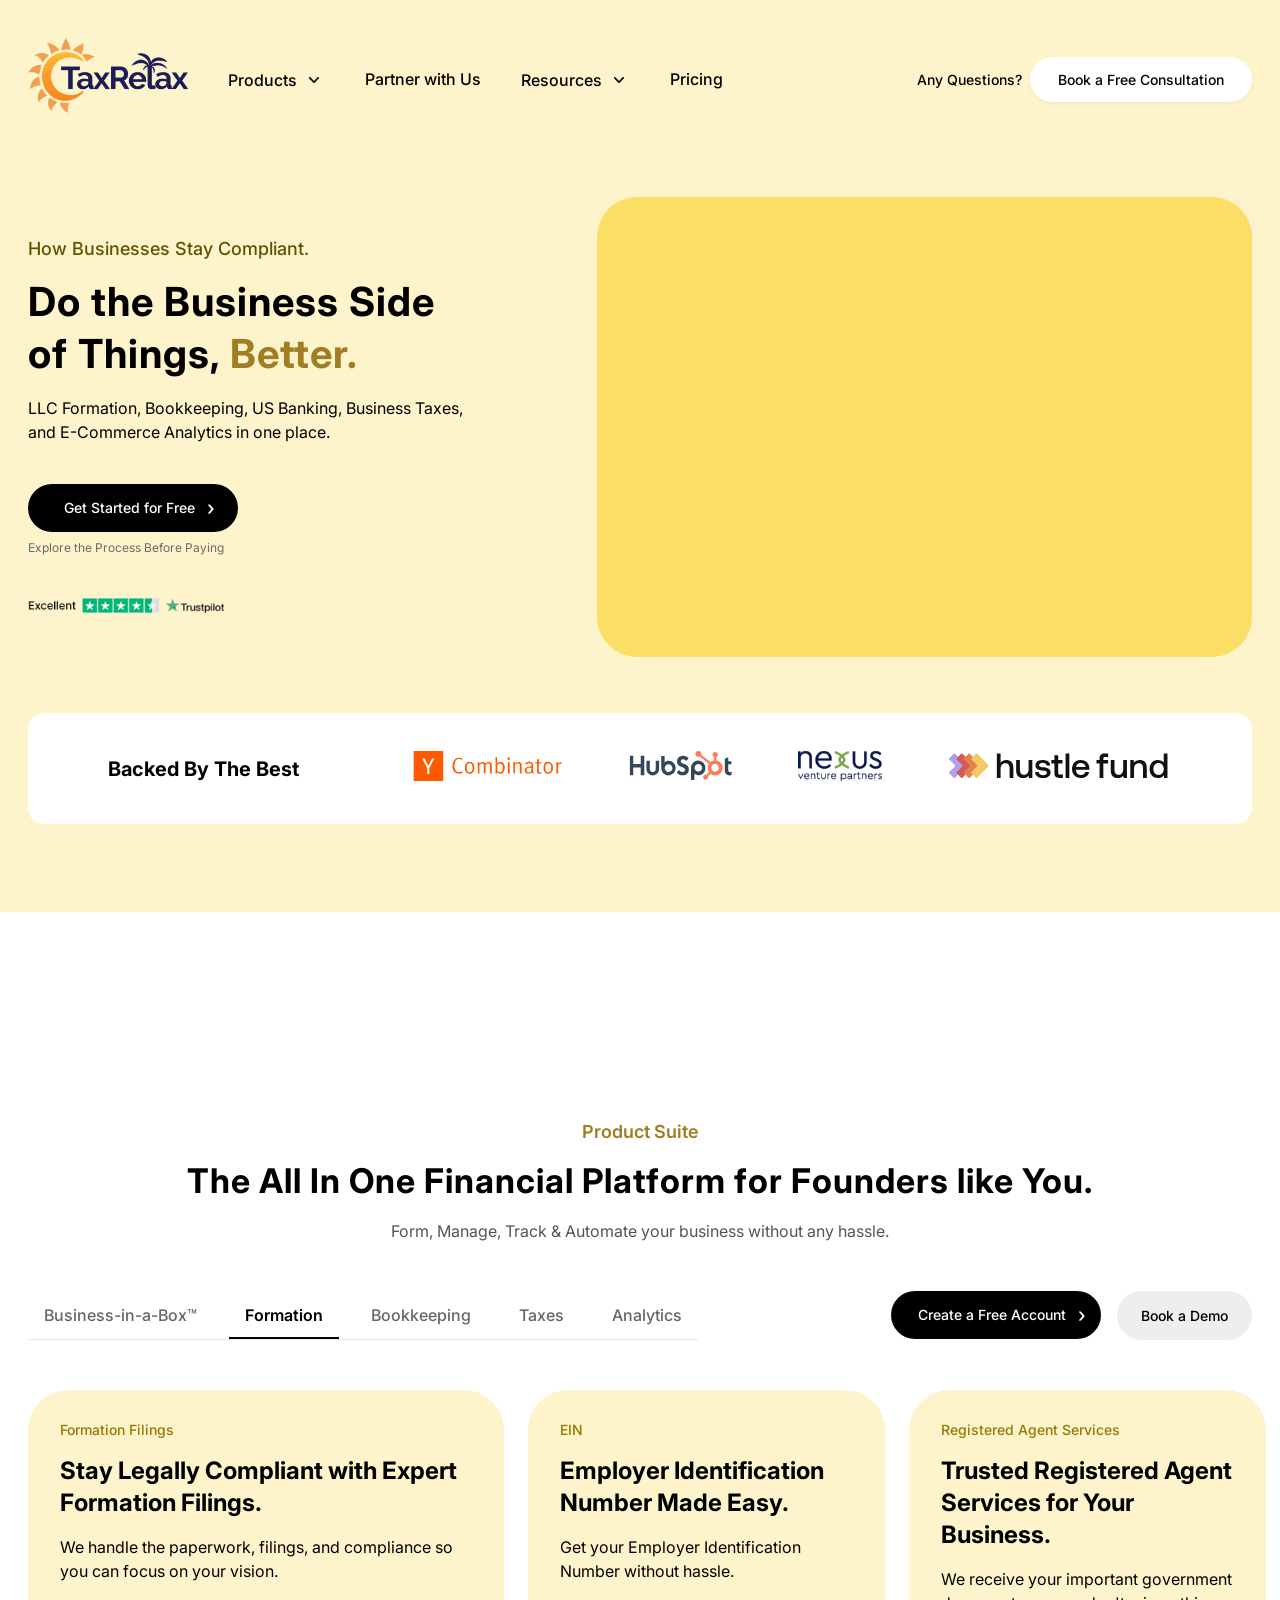
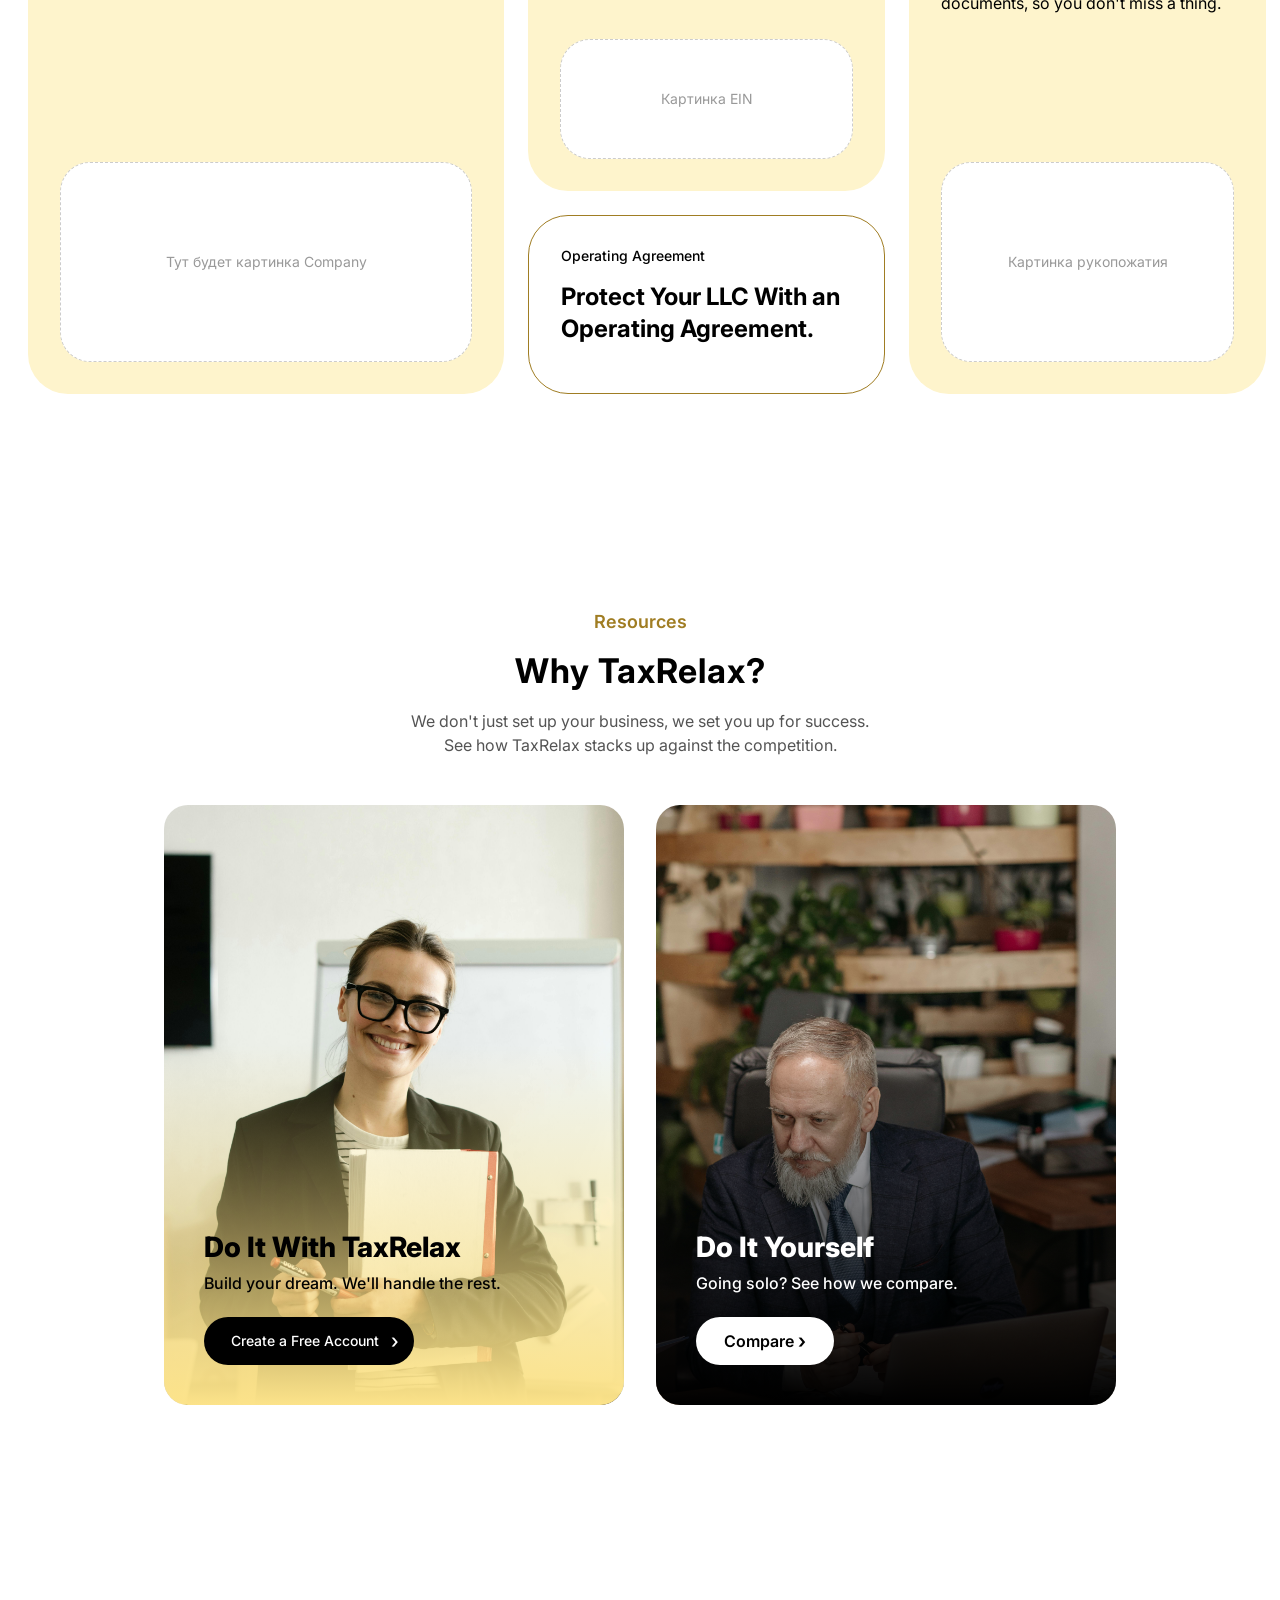
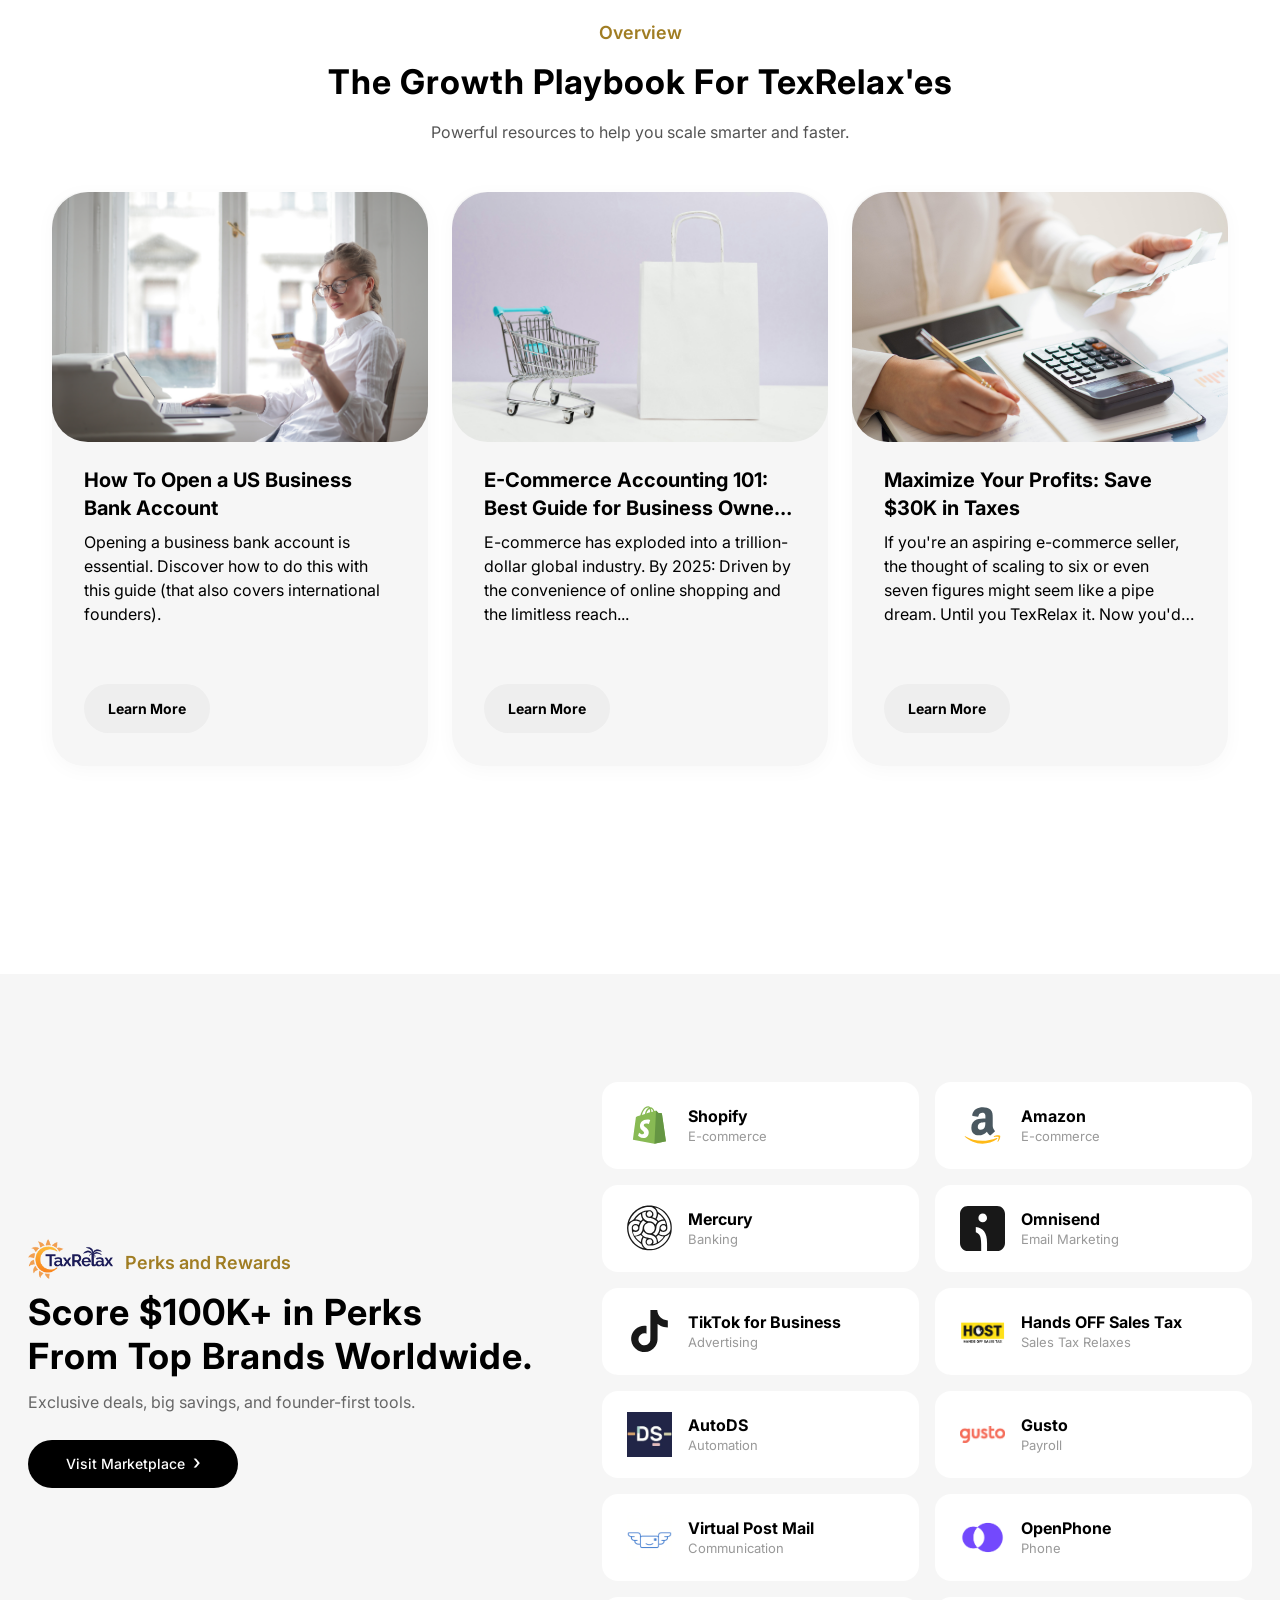
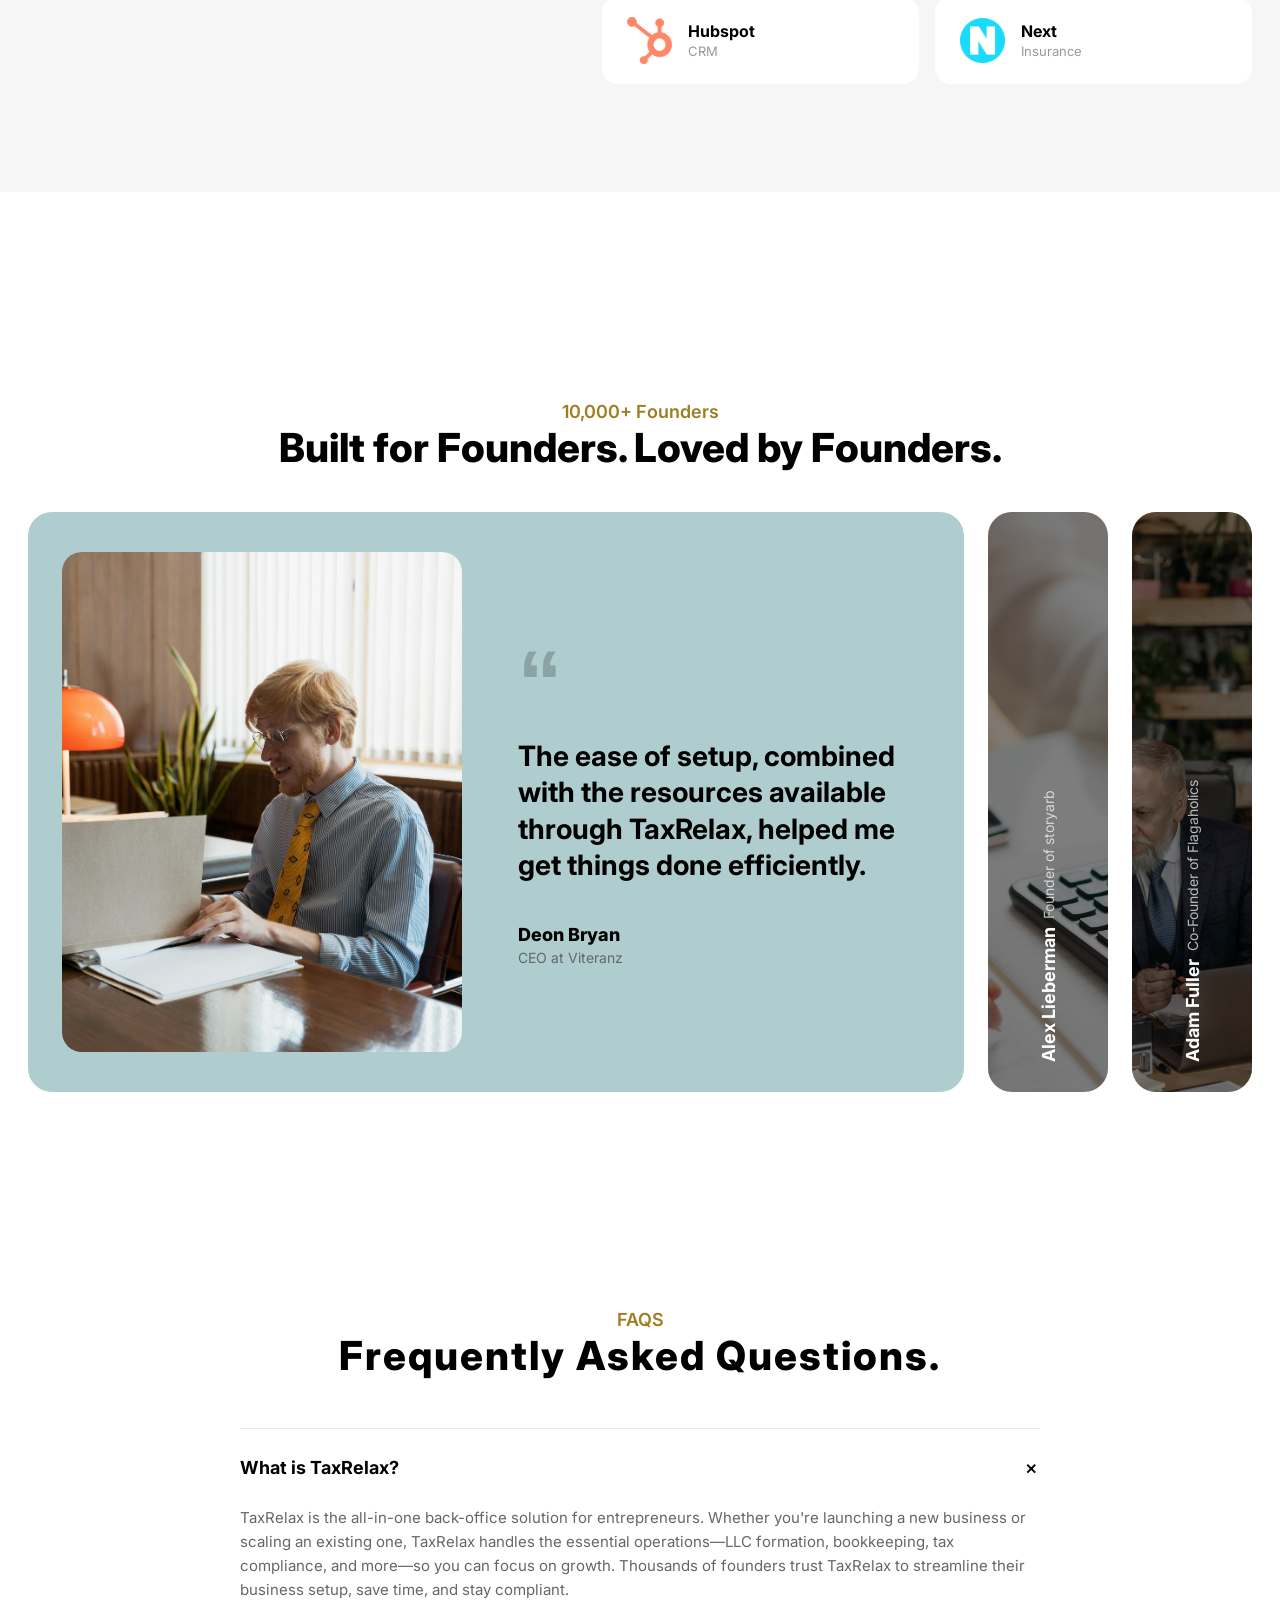
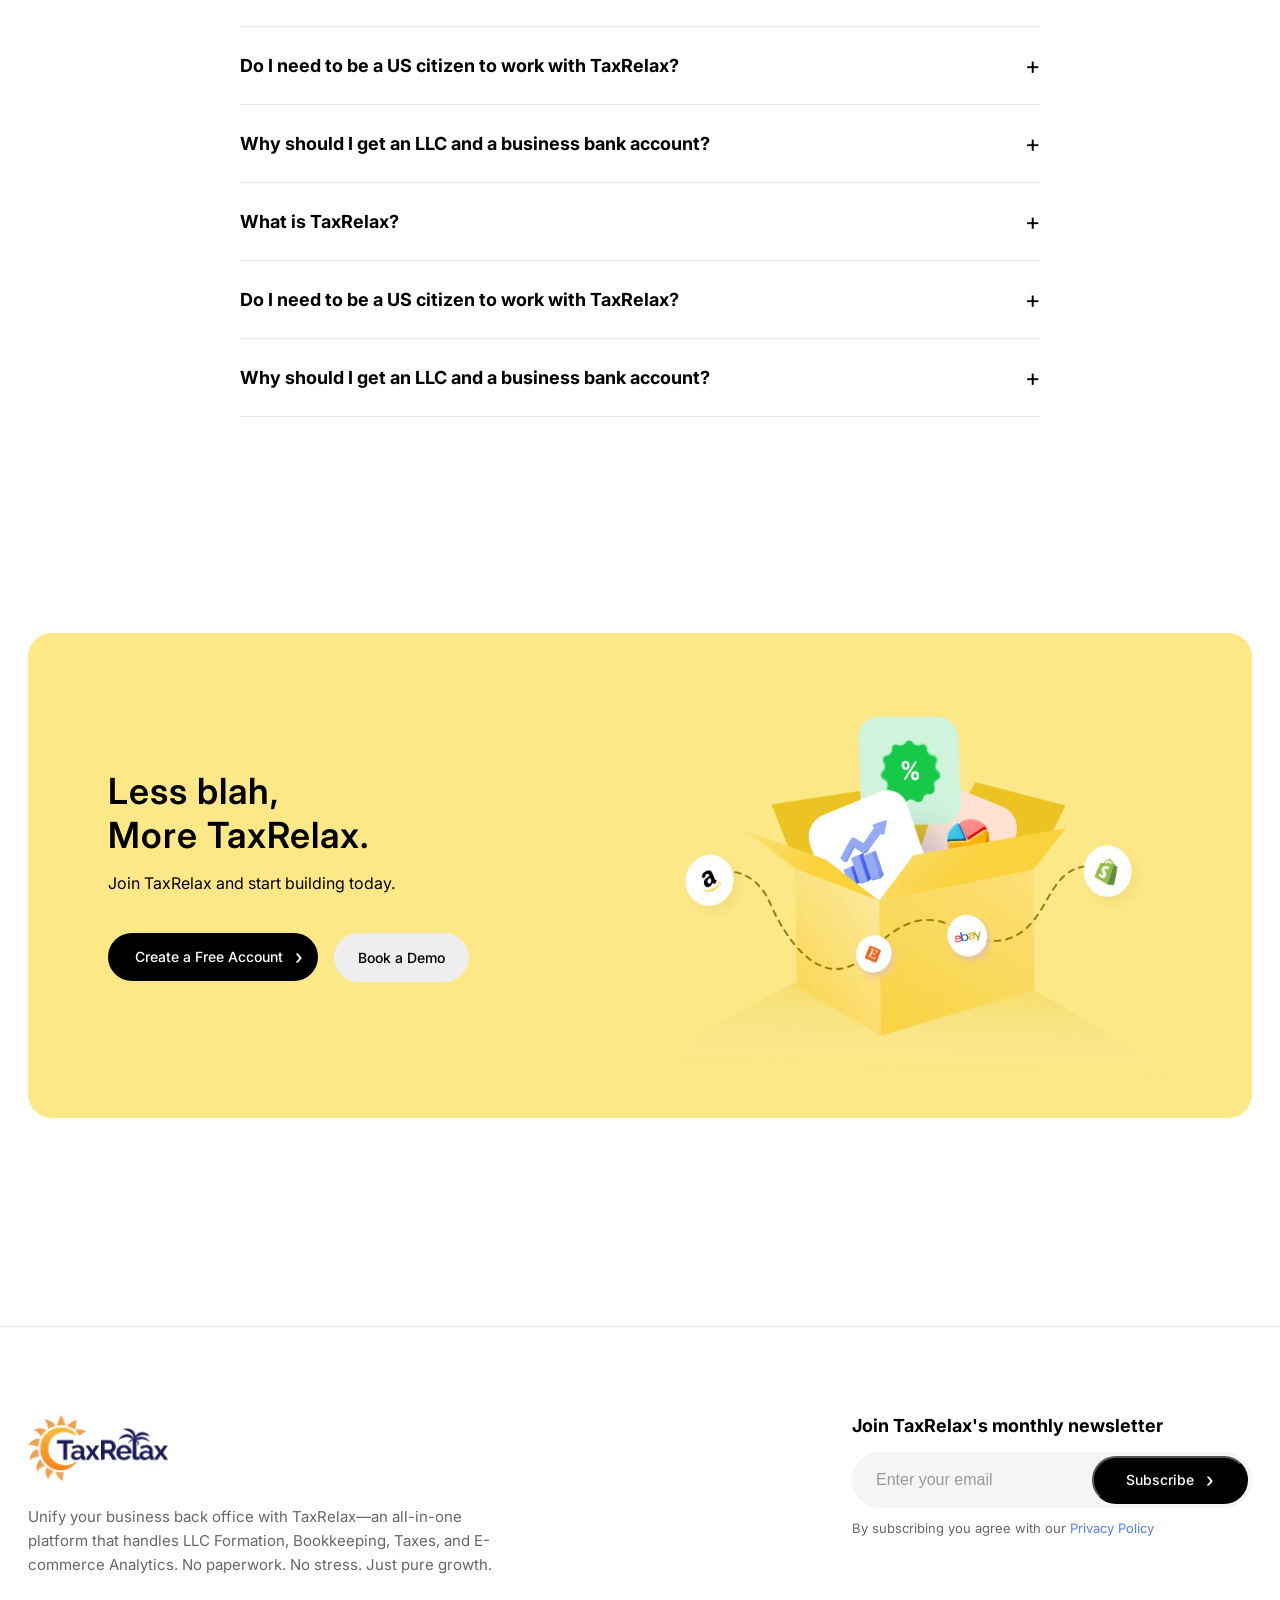
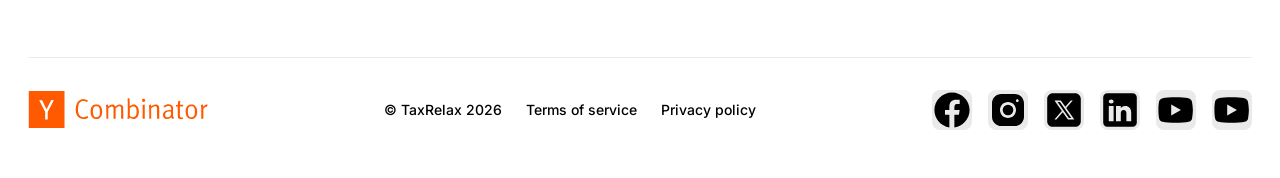
==== commit 641129ad: "Закончили главную страницу. Убейте меня" ====
--- a/index.html
+++ b/index.html
@@ -14,12 +14,15 @@
     <link rel="stylesheet" href="assets/css/style.css">
     <!-- Секций -->
     <link rel="stylesheet" href="assets/css/sections.css">
-    <link rel="stylesheet" href="assets/css/hero-style.css">
-    <link rel="stylesheet" href="assets/css/products-style.css">
+    <link rel="stylesheet" href="assets/css/hero.css">
+    <link rel="stylesheet" href="assets/css/products.css">
     <link rel="stylesheet" href="assets/css/resource.css">
     <link rel="stylesheet" href="assets/css/overview.css">
     <link rel="stylesheet" href="assets/css/perks.css">
     <link rel="stylesheet" href="assets/css/founders.css">
+    <link rel="stylesheet" href="assets/css/faq.css">
+    <link rel="stylesheet" href="assets/css/cta-banner.css">
+    <link rel="stylesheet" href="assets/css/footer.css">
 </head>
 <body>
 
@@ -366,7 +369,7 @@
                         <div class="overview-card__image" style="background-image: url('assets/images/picture/closeup-person-holding-bills-calculating-them\ \(1\).jpg');"></div>
                         <div class="overview-card__content">
                             <h3 class="overview-card__title">Maximize Your Profits: Save $30K in Taxes</h3>
-                            <p class="overview-card__text">If you're an aspiring e-commerce seller, the thought of scaling to six or even seven figures might seem like a pipe dream. Until you doola it. Now you'd as...</p>
+                            <p class="overview-card__text">If you're an aspiring e-commerce seller, the thought of scaling to six or even seven figures might seem like a pipe dream. Until you TexRelax it. Now you'd as...</p>
                             <a href="#" class="btn btn--light-gray">Learn More</a>
                         </div>
                     </article>
@@ -554,17 +557,17 @@
 
                 <div class="founders__flex">
 
-                    <div class="founder-card is-active" style="background-color: #F1E5D8;">    
-                        <div class="founder-card__collapsed-bg" style="background-image: url('assets/images/picture/pexels-pavel-danilyuk-7654432.jpg');"></div>
+                    <div class="founder-card is-active" style="background-color: #afcccf;">    
+                        <div class="founder-card__collapsed-bg" style="background-image: url('assets/images/picture/pexels-mart-production-8872413.jpg');"></div>
                         <div class="founder-card__collapsed">
                             <span class="collapsed-name">Deon Bryan</span>
                             <span class="collapsed-title">CEO at Viteranz</span>
                         </div>
                         <div class="founder-card__expanded">
-                            <div class="founder-card__image" style="background-image: url('assets/images/picture/pexels-pavel-danilyuk-7654432.jpg');"></div>
+                            <div class="founder-card__image" style="background-image: url('assets/images/picture/pexels-mart-production-8872413.jpg');"></div>
                             <div class="founder-card__content">
                                 <div class="founder-quote-icon">“</div>
-                                <p class="founder-quote">The ease of setup, combined with the resources available through doola, helped me get things done efficiently.</p>
+                                <p class="founder-quote">The ease of setup, combined with the resources available through TaxRelax, helped me get things done efficiently.</p>
                                 <div class="founder-info">
                                     <p class="founder-name">Deon Bryan</p>
                                     <p class="founder-title">CEO at Viteranz</p>
@@ -573,7 +576,8 @@
                         </div>
                     </div>
                 
-                    <div class="founder-card" style="background-color: #FFCBA4;">
+                    <div class="founder-card" style="background-color: #ffd7af;">
+                        <div class="founder-card__collapsed-bg" style="background-image: url('assets/images/picture/closeup-person-holding-bills-calculating-them\ \(1\).jpg');"></div>
                         <div class="founder-card__collapsed">
                             <span class="collapsed-name">Alex Lieberman</span>
                             <span class="collapsed-title">Founder of storyarb</span>
@@ -592,7 +596,8 @@
                         </div>
                     </div>
                 
-                    <div class="founder-card" style="background-color: #0E6C6D;">
+                    <div class="founder-card" style="background-color: #f9c6aa;">
+                        <div class="founder-card__collapsed-bg" style="background-image: url('assets/images/picture/pexels-pavel-danilyuk-7654432.jpg');"></div>
                         <div class="founder-card__collapsed" style="color: #fff;">
                             <span class="collapsed-name">Adam Fuller</span>
                             <span class="collapsed-title">Co-Founder of Flagaholics</span>
@@ -601,9 +606,9 @@
                         <div class="founder-card__expanded">
                             <div class="founder-card__image" style="background-image: url('assets/images/picture/pexels-pavel-danilyuk-7654432.jpg');"></div>
                             <div class="founder-card__content">
-                                <div class="founder-quote-icon" style="color: #fff;">“</div>
-                                <p class="founder-quote" style="color: #fff;">Doola has been instrumental in setting up our business structure properly.</p>
-                                <div class="founder-info" style="color: #fff;">
+                                <div class="founder-quote-icon">“</div>
+                                <p class="founder-quote">TaxRelax has been instrumental in setting up our business structure properly.</p>
+                                <div class="founder-info">
                                     <p class="founder-name">Adam Fuller</p>
                                     <p class="founder-title">Co-Founder of Flagaholics</p>
                                 </div>
@@ -614,10 +619,166 @@
                 </div>
             </div>
         </section>
+        <section class="faq">
+            <div class="container">
+                <div class="section__header" style="text-align: center; margin-bottom: 48px;">
+                    <p class="section__subtitle" style="color: #A07D23; font-weight: 600;">FAQS</p>
+                    <h3 class="section__title" style="font-size: 40px; font-weight: 800; color: #000;">Frequently Asked Questions.</h3>
+                </div>
+
+                <div class="faq__list">
+
+                    <div class="faq__item is-active">
+                        <button class="faq__question">
+                            What is TaxRelax?
+                            <span class="faq__icon">+</span>
+                        </button>
+                        <div class="faq__answer">
+                            <div class="faq__answer-content">
+                                <p>TaxRelax is the all-in-one back-office solution for entrepreneurs. Whether you're launching a new business or scaling an existing one, TaxRelax handles the essential operations—LLC formation, bookkeeping, tax compliance, and more—so you can focus on growth. Thousands of founders trust TaxRelax to streamline their business setup, save time, and stay compliant.</p>
+                            </div>
+                        </div>
+                    </div>
+                
+                    <div class="faq__item">
+                        <button class="faq__question">
+                            Do I need to be a US citizen to work with TaxRelax?
+                            <span class="faq__icon">+</span>
+                        </button>
+                        <div class="faq__answer">
+                            <div class="faq__answer-content">
+                                <p>Тут текст ответа на второй вопрос. Заглушка.</p>
+                            </div>
+                        </div>
+                    </div>
+                
+                    <div class="faq__item">
+                        <button class="faq__question">
+                            Why should I get an LLC and a business bank account?
+                            <span class="faq__icon">+</span>
+                        </button>
+                        <div class="faq__answer">
+                            <div class="faq__answer-content">
+                                <p>Тут текст ответа на третий вопрос. Заглушка.</p>
+                            </div>
+                        </div>
+                    </div>
+                
+                    <div class="faq__item">
+                        <button class="faq__question">
+                            What is TaxRelax?
+                            <span class="faq__icon">+</span>
+                        </button>
+                        <div class="faq__answer">
+                            <div class="faq__answer-content">
+                                <p>TaxRelax is the all-in-one back-office solution for entrepreneurs. Whether you're launching a new business or scaling an existing one, TaxRelax handles the essential operations—LLC formation, bookkeeping, tax compliance, and more—so you can focus on growth. Thousands of founders trust TaxRelax to streamline their business setup, save time, and stay compliant.</p>
+                            </div>
+                        </div>
+                    </div>
+                
+                    <div class="faq__item">
+                        <button class="faq__question">
+                            Do I need to be a US citizen to work with TaxRelax?
+                            <span class="faq__icon">+</span>
+                        </button>
+                        <div class="faq__answer">
+                            <div class="faq__answer-content">
+                                <p>Тут текст ответа на второй вопрос. Заглушка.</p>
+                            </div>
+                        </div>
+                    </div>
+                
+                    <div class="faq__item">
+                        <button class="faq__question">
+                            Why should I get an LLC and a business bank account?
+                            <span class="faq__icon">+</span>
+                        </button>
+                        <div class="faq__answer">
+                            <div class="faq__answer-content">
+                                <p>Тут текст ответа на третий вопрос. Заглушка.</p>
+                            </div>
+                        </div>
+                    </div>
+                
+                </div>
+                <!-- 
+                <div class="faq__actions" style="text-align: center; margin-top: 40px;">
+                    <a href="#" class="btn btn--black">Show More <span class="btn__arrow">v</span></a>
+                </div> 
+                -->
+            </div>
+        </section>
+        <section class="cta-banner">
+            <div class="container">
+
+                <div class="cta-banner__wrapper">
+
+                    <div class="cta-banner__content">
+                        <h3 class="cta-banner__title">Less blah,<br>More TaxRelax.</h3>
+                        <p class="cta-banner__text">Join TaxRelax and start building today.</p>
+                        <div class="cta-banner__actions">
+                            <a href="#" class="btn btn--black">Create a Free Account <span class="btn__arrow">›</span></a>
+                            <a href="#" class="btn btn--gray">Book a Demo</a>
+                        </div>
+                    </div>
+                
+                    <div class="cta-banner__image-wrap">
+                        <img src="assets/images/picture/less-blah-more-TaxRelax.png.webp" alt="TaxRelax Box" class="cta-banner__image">
+                    </div>
+                
+                </div>
+
+            </div>
+        </section>
     </main>
-
     <footer class="footer">
-        </footer>
+        <div class="container">
+
+            <div class="footer__top">
+
+                <div class="footer__brand">
+                    <img src="assets/images/logo/taxrelax logo.png" alt="TaxRelax logo" class="footer__logo">
+                    <p class="footer__desc">Unify your business back office with TaxRelax—an all-in-one platform that handles LLC Formation, Bookkeeping, Taxes, and E-commerce Analytics. No paperwork. No stress. Just pure growth.</p>
+                </div>
+
+                <div class="footer__newsletter">
+                    <h4 class="footer__newsletter-title">Join TaxRelax's monthly newsletter</h4>
+
+                    <form class="footer__form">
+                        <input type="email" placeholder="Enter your email" class="footer__input" required>
+                        <button type="submit" class="btn btn--black footer__submit">Subscribe <span class="btn__arrow">›</span></button>
+                    </form>
+
+                    <p class="footer__consent">By subscribing you agree with our <a href="#">Privacy Policy</a></p>
+                </div>
+
+            </div>
+
+            <div class="footer__bottom">
+
+                <div class="footer__yc">
+                    <img src="assets/images/logo/y-combinator-color.svg" alt="Y Combinator" class="footer__yc-logo">
+                </div>
+
+                <div class="footer__legal">
+                    <span>© TaxRelax 2026</span>
+                    <a href="#">Terms of service</a>
+                    <a href="#">Privacy policy</a>
+                </div>
+
+                <div class="footer__socials">
+                    <a href="#" class="footer__social-link"><svg xmlns="http://www.w3.org/2000/svg" x="0px" y="0px" width="100" height="100" viewBox="0 0 50 50"><path d="M25,3C12.85,3,3,12.85,3,25c0,11.03,8.125,20.137,18.712,21.728V30.831h-5.443v-5.783h5.443v-3.848 c0-6.371,3.104-9.168,8.399-9.168c2.536,0,3.877,0.188,4.512,0.274v5.048h-3.612c-2.248,0-3.033,2.131-3.033,4.533v3.161h6.588 l-0.894,5.783h-5.694v15.944C38.716,45.318,47,36.137,47,25C47,12.85,37.15,3,25,3z"></path></svg></a>
+                    <a href="#" class="footer__social-link"><svg xmlns="http://www.w3.org/2000/svg" x="0px" y="0px" width="100" height="100" viewBox="0 0 30 30"><path d="M 9.9980469 3 C 6.1390469 3 3 6.1419531 3 10.001953 L 3 20.001953 C 3 23.860953 6.1419531 27 10.001953 27 L 20.001953 27 C 23.860953 27 27 23.858047 27 19.998047 L 27 9.9980469 C 27 6.1390469 23.858047 3 19.998047 3 L 9.9980469 3 z M 22 7 C 22.552 7 23 7.448 23 8 C 23 8.552 22.552 9 22 9 C 21.448 9 21 8.552 21 8 C 21 7.448 21.448 7 22 7 z M 15 9 C 18.309 9 21 11.691 21 15 C 21 18.309 18.309 21 15 21 C 11.691 21 9 18.309 9 15 C 9 11.691 11.691 9 15 9 z M 15 11 A 4 4 0 0 0 11 15 A 4 4 0 0 0 15 19 A 4 4 0 0 0 19 15 A 4 4 0 0 0 15 11 z"></path></svg></a>
+                    <a href="#" class="footer__social-link"><svg xmlns="http://www.w3.org/2000/svg" x="0px" y="0px" width="100" height="100" viewBox="0 0 50 50"><path d="M 11 4 C 7.134 4 4 7.134 4 11 L 4 39 C 4 42.866 7.134 46 11 46 L 39 46 C 42.866 46 46 42.866 46 39 L 46 11 C 46 7.134 42.866 4 39 4 L 11 4 z M 13.085938 13 L 21.023438 13 L 26.660156 21.009766 L 33.5 13 L 36 13 L 27.789062 22.613281 L 37.914062 37 L 29.978516 37 L 23.4375 27.707031 L 15.5 37 L 13 37 L 22.308594 26.103516 L 13.085938 13 z M 16.914062 15 L 31.021484 35 L 34.085938 35 L 19.978516 15 L 16.914062 15 z"></path></svg></a>
+                    <a href="#" class="footer__social-link"><svg xmlns="http://www.w3.org/2000/svg" x="0px" y="0px" width="100" height="100" viewBox="0 0 50 50"><path d="M41,4H9C6.24,4,4,6.24,4,9v32c0,2.76,2.24,5,5,5h32c2.76,0,5-2.24,5-5V9C46,6.24,43.76,4,41,4z M17,20v19h-6V20H17z M11,14.47c0-1.4,1.2-2.47,3-2.47s2.93,1.07,3,2.47c0,1.4-1.12,2.53-3,2.53C12.2,17,11,15.87,11,14.47z M39,39h-6c0,0,0-9.26,0-10 c0-2-1-4-3.5-4.04h-0.08C27,24.96,26,27.02,26,29c0,0.91,0,10,0,10h-6V20h6v2.56c0,0,1.93-2.56,5.81-2.56 c3.97,0,7.19,2.73,7.19,8.26V39z"></path></svg></a>
+                    <a href="#" class="footer__social-link"><svg xmlns="http://www.w3.org/2000/svg" x="0px" y="0px" width="100" height="100" viewBox="0 0 50 50"><path d="M 44.898438 14.5 C 44.5 12.300781 42.601563 10.699219 40.398438 10.199219 C 37.101563 9.5 31 9 24.398438 9 C 17.800781 9 11.601563 9.5 8.300781 10.199219 C 6.101563 10.699219 4.199219 12.199219 3.800781 14.5 C 3.398438 17 3 20.5 3 25 C 3 29.5 3.398438 33 3.898438 35.5 C 4.300781 37.699219 6.199219 39.300781 8.398438 39.800781 C 11.898438 40.5 17.898438 41 24.5 41 C 31.101563 41 37.101563 40.5 40.601563 39.800781 C 42.800781 39.300781 44.699219 37.800781 45.101563 35.5 C 45.5 33 46 29.398438 46.101563 25 C 45.898438 20.5 45.398438 17 44.898438 14.5 Z M 19 32 L 19 18 L 31.199219 25 Z"></path></svg></a>
+                    <a href="#" class="footer__social-link"><svg xmlns="http://www.w3.org/2000/svg" x="0px" y="0px" width="100" height="100" viewBox="0 0 50 50"><path d="M 44.898438 14.5 C 44.5 12.300781 42.601563 10.699219 40.398438 10.199219 C 37.101563 9.5 31 9 24.398438 9 C 17.800781 9 11.601563 9.5 8.300781 10.199219 C 6.101563 10.699219 4.199219 12.199219 3.800781 14.5 C 3.398438 17 3 20.5 3 25 C 3 29.5 3.398438 33 3.898438 35.5 C 4.300781 37.699219 6.199219 39.300781 8.398438 39.800781 C 11.898438 40.5 17.898438 41 24.5 41 C 31.101563 41 37.101563 40.5 40.601563 39.800781 C 42.800781 39.300781 44.699219 37.800781 45.101563 35.5 C 45.5 33 46 29.398438 46.101563 25 C 45.898438 20.5 45.398438 17 44.898438 14.5 Z M 19 32 L 19 18 L 31.199219 25 Z"></path></svg></a>
+                </div>
+
+            </div>
+
+        </div>
+    </footer>
 
     <script src="assets/js/main.js"></script>
 </body>
--- a/assets/css/sections.css
+++ b/assets/css/sections.css
@@ -1,11 +1,8 @@
 
-/* size - line-height - weight - color
- 
-section__header (display: flex; Вертикальное расположение, justyfy-content)
-    section__subtitle        | 18 - 23 - 500 - #957800
-    section__title           | 34 - 44 - 700 - #000
-    section__description     | 16 - 24 - 400 - #545454
-*/
+section {
+    margin-bottom: 200px;
+}
+
 .section__header {
     display: flex;
     flex-direction: column;
--- a/assets/css/hero.css
+++ b/assets/css/hero.css
@@ -0,0 +1,176 @@
+/* --- СЕКЦИЯ HERO --- */
+.hero {
+    background-color: var(--color-cream); /* Тот же кремовый фон */
+    padding: 60px 0 80px;
+}
+
+.hero__main {
+    display: flex;
+    align-items: center;
+    justify-content: space-between;
+    margin-bottom: 56px;
+}
+
+/* Левая колонка - Контент */
+.hero__content {
+    flex: 1;
+    max-width: 550px;
+}
+
+.hero__subtitle {
+    color: #645000;
+    margin-top: 0px;
+    margin-bottom: 0px;
+    font-size: 18px;
+    font-style: normal;
+    font-weight: 500;
+    line-height: 1.3;
+}
+
+.hero__title {
+    font-size: 40px;
+    line-height: 1.3;
+    font-weight: 700;
+    color: var(--color-dark);
+    margin-top: 16px;
+    margin-bottom: 16px;
+    font-size: 40px;
+    line-height: 1.3;
+    letter-spacing: 1px;
+}
+
+.hero__title-highlight {
+    color: #A07D23; /* Горчичный цвет из оригинала */
+}
+
+.hero__description {
+    font-size: 16px;
+    font-weight: 400;
+    line-height: 24px;
+    letter-spacing: 0;
+    margin-bottom: 40px;
+}
+
+/* Кнопка и приписка */
+.hero__action {
+    margin-bottom: 40px;
+}
+
+.btn--black {    
+    display: flex;
+    width: 194px;
+    padding: 16px 12px 16px 24px;
+    justify-content: center;
+    align-items: center;
+    gap: 8px;
+    border-radius: 24px;
+    background: var(--color-dark);
+    color: #fff;
+    text-align: center;
+    font-size: 14px;
+    font-family: Inter;
+    font-weight: 500;
+    line-height: 16px;
+    line-height: 16px;
+    cursor: pointer;
+    text-decoration: none;
+    transition: transform 0.2s ease;
+}
+
+.btn--black:hover {
+    transform: translateY(-2px);
+}
+
+.btn__arrow {
+    margin-left: 8px;
+    font-size: 20px;
+    line-height: 1;
+}
+
+.hero__note {
+    color: #6b6b6b;
+    margin-top: 8px;
+    margin-bottom: 0px;
+    font-size: 12px;
+    line-height: 1.4;
+}
+
+/* Правая колонка - Картинка-заглушка */
+.hero__image-wrapper {
+    flex: 1;
+    display: flex;
+    justify-content: flex-end;
+}
+
+.hero__placeholder {
+    width: 100%;
+    max-width: 655px;
+    height: 460px;
+    background-color: #FBDE66;
+    border-radius: 40px;
+}
+
+/* Плашка Backed By The Best */
+.hero__logos {
+    background-color: #fff;
+    min-width: 1224px;
+    min-height: 111px;
+    border-radius: 16px;
+    padding: 24px 80px 24px 50px;
+    display: flex;
+    align-items: center;
+    justify-content: space-between;
+}
+
+.hero__logos-title {
+    color: var(--color-dark);
+    font-size: 20px;
+    padding: 0px 30px;
+    font-weight: 700;
+    line-height: 28px;
+    white-space: nowrap;
+    margin: 0;
+}
+
+.hero__logos-list {
+    display: flex;
+    justify-content: flex-end;
+    align-items: center;
+    position: relative;
+    width: 100%;
+    gap: 66.7px;
+}
+
+.hero__logos-item {
+    font-size: 24px;
+    font-weight: 800;
+    color: #A0A0A0; /* Серый текст для заглушек */
+    letter-spacing: -1px;
+}
+
+/* Базовый адаптив для планшетов и телефонов */
+@media (max-width: 991px) {
+    .hero__main {
+        flex-direction: column;
+        text-align: center;
+    }
+    .hero__content {
+        margin: 0 auto;
+        display: flex;
+        flex-direction: column;
+        align-items: center;
+    }
+    .hero__image-wrapper {
+        justify-content: center;
+        width: 100%;
+    }
+    .hero__logos {
+        flex-direction: column;
+        gap: 20px;
+        text-align: center;
+    }
+    .hero__logos-list {
+        flex-wrap: wrap;
+        justify-content: center;
+    }
+}
--- a/assets/css/products.css
+++ b/assets/css/products.css
@@ -0,0 +1,357 @@
+/* --- СЕКЦИЯ PRODUCTS --- */
+.products {
+    /* padding: 80px 0; */
+    background-color: #fff;
+}
+
+/* Табы и кнопки */
+.products__nav-wrapper {
+    display: flex;
+    justify-content: space-between;
+    align-items: center;
+    margin-bottom: 40px;
+    padding-bottom: 10px;
+}
+
+.products__tabs {
+    display: flex;
+    list-style: none;
+    gap: 16px;
+    border-bottom: 1px solid #EAEAEA;
+}
+
+.products__tab {
+    font-size: 16px;
+    font-weight: 500;
+    color: #666;
+    cursor: pointer;
+    padding: 14px 16px;
+    position: relative;
+    transition: color 0.2s ease;
+}
+
+.products__tab:hover {
+    color: var(--color-dark);
+}
+
+.products__tab.is-active {
+    color: var(--color-dark);
+    font-weight: 600;
+}
+
+/* Линия под активным табом */
+.products__tab.is-active::after {
+    content: '';
+    position: absolute;
+    bottom: 0px; /* Спускаем на уровень бордера родителя */
+    left: 0;
+    width: 100%;
+    height: 2px;
+    background-color: var(--color-dark);
+}
+
+.products__actions {
+    display: flex;
+    gap: 16px;
+}
+
+.btn--black {
+    width: 210px;
+    height: 48px;
+}
+.btn__arrow {
+    margin-left: 4px;
+}
+.btn--gray {
+    background-color: #eeeeee;
+    color: var(--color-dark);
+    padding: 16px 24px;
+    border-radius: 50px;
+    font-size: 14px;
+    font-weight: 500;
+    text-decoration: none;
+    transition: background-color 0.2s;
+}
+
+.btn--gray:hover {
+    background-color: #E0E0E0;
+}
+
+/* Панели контента */
+.products__panel {
+    display: none; /* Скрываем все по умолчанию */
+    animation: fadeIn 0.4s ease;
+}
+
+.products__panel.is-active {
+    display: block; /* Показываем активную */
+}
+
+@keyframes fadeIn {
+    from { opacity: 0; transform: translateY(10px); }
+    to { opacity: 1; transform: translateY(0); }
+}
+
+/* --- GRID ДЛЯ КАРТОЧЕК --- */
+.products__grid {
+    display: grid;
+    grid-template-columns: 476px 357px 357px;
+    gap: 24px;
+}
+
+.products__grid-col {
+    display: flex;
+    flex-direction: column;
+    gap: 24px;
+}
+
+/* Стили карточек */
+.card {
+    border-radius: 40px;
+    padding: 32px;
+    display: flex;
+    flex-direction: column;
+}
+
+.card--yellow {
+    background-color: var(--color-cream); /* Фирменный кремовый */
+}
+
+.card--white-bordered {
+    background-color: #fff;
+    border: 1px solid #A07D23; /* Золотистая рамка как на скрине */
+}
+
+.card--large {
+    height: 100%;
+    min-height: 500px;
+}
+
+.card--small {
+    flex: 1; /* Чтобы две маленькие карточки делили высоту поровну */
+}
+
+/* Текст внутри карточек */
+.card__tag {
+    font-size: 14px;
+    font-weight: 500;
+    line-height: 1.2;
+}
+
+.card__title {
+    font-size: 24px;
+    font-weight: 700;
+    color: var(--color-dark);
+    margin: 16px 0px;
+    line-height: 32px;
+}
+
+.card__text {
+    font-size: 16px;
+    font-weight: 400;
+    color: var(--color-dark);
+    line-height: 24px;
+    margin-bottom: 56px;
+}
+
+/* Заглушки для картинок */
+.card__image-placeholder {
+    margin-top: auto;
+    background-color: #fff;
+    border-radius: 30px;
+    height: 200px;
+    display: flex;
+    align-items: center;
+    justify-content: center;
+    color: #999;
+    font-size: 14px;
+    border: 1px dashed #ccc;
+}
+
+.card__image-placeholder--small {
+    height: 120px;
+}
+
+
+
+
+
+
+
+
+/* Сетки для вкладки Business-in-a-Box */
+.box-grid-top {
+    display: grid;
+    grid-template-columns: repeat(3, 1fr);
+    gap: 24px;
+    margin-bottom: 24px;
+}
+
+.box-grid-top .card {
+    padding-bottom: 0;
+}
+
+.box-grid-bottom {
+    display: grid;
+    grid-template-columns: repeat(2, 1fr);
+    gap: 24px;
+}
+
+/* Новые цвета карточек (подобраны с оригинала) */
+.card--blue { background-color: #EDF2FF; }
+.card--green { background-color: #E2F5E5; }
+.card--cyan { background-color: #EBF8FA; }
+.card--pink { background-color: #FEECF0; }
+
+/* Ссылка внутри карточки (Start Your Business >) */
+.card__link {
+    display: inline-block;
+    margin-bottom: 30px;
+    font-size: 16px;
+    font-weight: 600;
+    color: var(--color-dark);
+    text-decoration: none;
+    transition: opacity 0.2s;
+}
+
+.card__link:hover {
+    opacity: 0.7;
+}
+
+/* Горизонтальная карточка для нижнего ряда */
+.card--horizontal {
+    flex-direction: row;
+    align-items: center;
+    gap: 20px;
+    padding-right: 0; /* Убираем правый отступ, чтобы картинка могла прилипнуть к краю */
+    min-height: 280px;
+}
+
+.card--horizontal .card__content {
+    flex: 1;
+    display: flex;
+    flex-direction: column;
+    justify-content: center;
+}
+
+.card--horizontal .card__image-placeholder {
+    flex: 1;
+    margin-top: 0;
+    height: 100%;
+    min-height: 200px;
+    border-top-right-radius: 20px;
+    border-bottom-right-radius: 20px;
+    border-top-left-radius: 0;
+    border-bottom-left-radius: 0;
+}
+
+/* Адаптив для сеток таба */
+@media (max-width: 991px) {
+    .box-grid-top, .box-grid-bottom {
+        grid-template-columns: 1fr;
+    }
+    .card--horizontal {
+        flex-direction: column;
+        padding-right: 32px;
+    }
+    .card--horizontal .card__image-placeholder {
+        width: 100%;
+        border-radius: 12px;
+        margin-top: 20px;
+    }
+}
+
+
+
+
+
+
+
+/* Модификатор сетки на 2 колонки */
+.products__grid--bookkeeping {
+    grid-template-columns: 560px 630px;
+}
+
+.products__grid--taxes {
+    grid-template-columns: 720px 487px;
+    gap: 16px;
+}
+.products__grid--analytics {
+    grid-template-columns: 600px 600px;
+}
+
+/* Белая карточка с синей рамкой */
+.card--white-blue-border {
+    background-color: #fff;
+    border: 1px solid #4F80FF; /* Синий цвет рамки */
+}
+
+/* Модификатор, чтобы карточка занимала всё свободное место по высоте в колонке */
+.card--flex-grow {
+    flex: 1;
+}
+
+/* Модификатор картинки (в правой карточке она прижата вправо и меньше размером) */
+.card__image-placeholder--right {
+    align-self: flex-end;
+    width: 60%;
+    height: 150px;
+    margin-top: 20px;
+}
+
+/* --- ЦВЕТА ТЕГОВ --- */
+/* Перебиваем базовый желтый цвет тегов в зависимости от фона карточки */
+.card--yellow .card__tag {
+    color: #957800;
+}
+.card--blue .card__tag,
+.card--white-blue-border .card__tag {
+    color: #4F80FF; /* Синий тег */
+}
+
+.card--green .card__tag {
+    color: #00B67A; /* Зеленый тег */
+}
+
+.card--cyan .card__tag {
+    color: #00A3B5; /* Бирюзовый тег */
+}
+
+.card--pink .card__tag {
+    color: #D65A76; /* Розовый тег */
+}
+
+/* Адаптив для двухколоночной сетки */
+@media (max-width: 991px) {
+    .products__grid--2-col {
+        grid-template-columns: 1fr;
+    }
+}
+
+
+
+
+
+
+
+/* Белая карточка с зеленой рамкой */
+.card--white-green-border {
+    background-color: #fff;
+    border: 1px solid #00B67A; /* Фирменный зеленый */
+}
+
+/* Цвет тега для этой карточки */
+.card--white-green-border .card__tag {
+    color: #00B67A;
+}
+
+
+
+
+
+
+/* Модификатор для картинки, которая стоит над текстом */
+.card__image-placeholder--top {
+    margin-top: 0;
+    margin-bottom: 32px;
+}
--- a/assets/css/overview.css
+++ b/assets/css/overview.css
@@ -1,6 +1,6 @@
 /* --- СЕКЦИЯ OVERVIEW --- */
 .overview {
-    padding: 80px 0;
+    /* padding: 80px 0; */
 }
 
 .overview__grid {
--- a/assets/css/founders.css
+++ b/assets/css/founders.css
@@ -96,11 +96,12 @@
 }
 
 .founder-quote-icon {
-    font-size: 60px;
+    font-size: 90px;
     font-weight: 900;
     line-height: 1;
     color: rgba(0,0,0,0.2);
-    margin-bottom: 20px;
+    margin-bottom: 10px;
+    font-family: sans-serif;
 }
 
 .founder-quote {
@@ -164,4 +165,74 @@
     z-index: 2; /* Текст должен быть поверх фона */
 }
 
-/* Удаляй старый стиль .founder-card__collapsed (я его заменил выше) */+/* Удаляй старый стиль .founder-card__collapsed (я его заменил выше) */
+
+
+/* ПРАВКА ЛАГОВ ПРИ ОТКРЫТИЙ КАРТ */
+/* 1. Включаем аппаратное ускорение для карточек */
+.founder-card {
+    width: 120px;
+    height: 100%;
+    border-radius: 24px;
+    cursor: pointer;
+    position: relative;
+    overflow: hidden;
+    transition: width 0.4s cubic-bezier(0.25, 0.8, 0.25, 1); /* Чуть ускорил анимацию */
+    
+    /* Магия оптимизации: */
+    will-change: width; /* Предупреждаем браузер, что будем менять ширину */
+    transform: translateZ(0); /* Закидываем элемент в отдельный слой на GPU */
+    backface-visibility: hidden; /* Убирает артефакты при рендере */
+}
+
+/* 2. Жестко фиксируем развернутый контент, чтобы он не "мялся" в процессе */
+.founder-card__expanded {
+    display: flex;
+    align-items: center;
+    gap: 56px;
+    padding: 33.5px;
+    
+    width: 936px;
+    min-width: 936px; /* Жестко держим ширину */
+    
+    height: 100%;
+    box-sizing: border-box;
+    opacity: 0;
+    transition: opacity 0.3s 0.2s;
+    pointer-events: none;
+    
+    /* Фиксируем позицию, чтобы контент не толкался при анимации */
+    position: absolute;
+    top: 0;
+    left: 0;
+}
+
+
+/* ПОЧИНКА ДЁРГАНИЯ ИЗОБРАЖЕНИЯ У ЗАКРЫТОЙ КАРТОЧКИ */
+/* --- ФОН СВЕРНУТОЙ КАРТОЧКИ --- */
+.founder-card__collapsed-bg {
+    position: absolute;
+    inset: 0;
+    background-size: cover;
+    background-position: center;
+    z-index: 1;
+    
+    /* Состояние: карточка закрыта. Картинка видна. */
+    opacity: 1;
+    /* transition-delay: 0.4s (ждем пока ширина сожмется), transition-duration: 0s (показываем мгновенно) */
+    transition: opacity 0.6s 0.4s;
+}
+
+.founder-card__collapsed-bg::after {
+    content: '';
+    position: absolute;
+    inset: 0;
+    background-color: rgba(0, 0, 0, 0.5); 
+}
+
+/* Состояние: карточка открыта. */
+.founder-card.is-active .founder-card__collapsed-bg {
+    opacity: 0;
+    /* Убираем картинку мгновенно (0s) и без задержек (0s) сразу при клике */
+    transition: opacity 0s 0s;
+}
--- a/assets/css/faq.css
+++ b/assets/css/faq.css
@@ -0,0 +1,77 @@
+/* --- СЕКЦИЯ FAQS --- */
+/* .faqs {
+    padding: 80px 0;
+    background-color: #fff;
+} */
+
+
+.faq .section__title {
+    letter-spacing: 2px;
+}
+.faq__list {
+    max-width: 800px; /* Ограничиваем ширину как на скрине */
+    margin: 0 auto;
+}
+
+.faq__item {
+    border-bottom: 1px solid #EAEAEA;
+}
+
+.faq__item:first-child {
+    border-top: 1px solid #EAEAEA;
+}
+
+.faq__question {
+    width: 100%;
+    display: flex;
+    justify-content: space-between;
+    align-items: center;
+    padding: 24px 0;
+    background: none;
+    border: none;
+    font-size: 18px;
+    font-weight: 700;
+    color: #000;
+    text-align: left;
+    cursor: pointer;
+    font-family: inherit;
+}
+
+/* Иконка плюса */
+.faq__icon {
+    font-size: 24px;
+    font-weight: 400;
+    transition: transform 0.3s ease;
+}
+
+/* Магия плавного открытия ответа (без JS-расчетов) */
+.faq__answer {
+    display: grid;
+    grid-template-rows: 0fr;
+    transition: grid-template-rows 0.3s ease;
+}
+
+/* Скрываем контент, пока сетка свернута */
+.faq__answer-content {
+    overflow: hidden;
+}
+
+/* Стили самого текста внутри */
+.faq__answer-content p {
+    font-size: 15px;
+    line-height: 1.6;
+    color: #666;
+    padding-bottom: 24px; /* Отступ снизу, чтобы текст не прилипал к бордеру */
+    margin: 0;
+}
+
+/* --- СОСТОЯНИЕ ОТКРЫТОЙ ВКЛАДКИ --- */
+/* Разворачиваем сетку */
+.faq__item.is-active .faq__answer {
+    grid-template-rows: 1fr;
+}
+
+/* Поворачиваем плюс на 45 градусов, чтобы стал крестиком */
+.faq__item.is-active .faq__icon {
+    transform: rotate(45deg);
+}
--- a/assets/css/cta-banner.css
+++ b/assets/css/cta-banner.css
@@ -0,0 +1,77 @@
+/* --- СЕКЦИЯ CTA BANNER --- */
+.cta-banner {
+    /* padding: 80px 0; */
+}
+
+.cta-banner__wrapper {
+    width: 100%;
+    height: 485px;
+    background-color: #FDE887; /* Фирменный желтый doola */
+    border-radius: 24px; /* Скругление как на макете */
+    display: flex;
+    align-items: center;
+    gap: 80px;
+    padding: 0 80px;
+    box-sizing: border-box;
+}
+
+/* Блок текста (строго по твоим размерам) */
+.cta-banner__content {
+    width: 492px;
+    height: 216px;
+    display: flex;
+    flex-direction: column;
+    justify-content: center;
+}
+
+.cta-banner__title {
+    font-size: 36px;
+    line-height: 44px;
+    font-weight: 600;
+    color: #000;
+    margin: 0 0 16px 0;
+    letter-spacing: 1px; 
+}
+
+.cta-banner__text {
+    font-size: 16px;
+    margin: 0 0 40px 0;
+}
+
+.cta-banner__actions {
+    display: flex;
+    gap: 16px;
+}
+
+/* Блок картинки */
+.cta-banner__image-wrap {
+    flex: 1; /* Занимает всё оставшееся пространство справа */
+    height: 100%;
+    display: flex;
+    align-items: center;
+    justify-content: center;
+}
+
+.cta-banner__image {
+    max-width: 100%;
+    max-height: 120%; /* Иногда такие картинки чуть вылезают за края, поправишь по месту */
+    object-fit: contain;
+}
+
+/* Адаптив, чтобы на мобилках не сломалось */
+@media (max-width: 991px) {
+    .cta-banner__wrapper {
+        flex-direction: column;
+        height: auto;
+        padding: 40px;
+        text-align: center;
+    }
+    .cta-banner__content {
+        width: 100%;
+        height: auto;
+        align-items: center;
+    }
+    .cta-banner__image-wrap {
+        margin-top: 40px;
+    }
+}
--- a/assets/css/footer.css
+++ b/assets/css/footer.css
@@ -0,0 +1,164 @@
+/* --- FOOTER --- */
+.footer {
+    padding: 80px 0 40px;
+    background-color: #fff;
+    border-top: 1px solid #EAEAEA;
+}
+
+/* Верхний блок */
+.footer__top {
+    display: flex;
+    justify-content: space-between;
+    align-items: flex-start;
+    gap: 40px;
+    margin-bottom: 80px; /* Отступ до нижнего бордера */
+}
+
+.footer__brand {
+    max-width: 480px;
+}
+
+.footer__logo {
+    display: block;
+    width: 140px; /* Примерная ширина логотипа */
+    margin-bottom: 24px;
+}
+
+.footer__desc {
+    font-size: 15px;
+    color: #666;
+    line-height: 1.6;
+}
+
+/* Форма подписки */
+.footer__newsletter {
+    max-width: 400px;
+    width: 100%;
+}
+
+.footer__newsletter-title {
+    font-size: 18px;
+    font-weight: 700;
+    color: #000;
+    margin-bottom: 16px;
+}
+
+/* Обертка-капсула для инпута и кнопки */
+.footer__form {
+    display: flex;
+    align-items: center;
+    background-color: #F5F5F5;
+    border-radius: 50px;
+    padding: 4px 4px 4px 24px; /* Справа отступ меньше, там кнопка */
+    margin-bottom: 12px;
+}
+
+.footer__input {
+    flex: 1;
+    border: none;
+    background: transparent;
+    font-size: 16px;
+    color: #000;
+    outline: none;
+    padding-right: 16px;
+}
+
+.footer__input::placeholder {
+    color: #999;
+}
+
+/* Слегка подгоняем кнопку под размер формы */
+.footer__submit {
+    padding: 12px 24px;
+    white-space: nowrap;
+}
+
+.footer__consent {
+    font-size: 13px;
+    color: #666;
+}
+
+.footer__consent a {
+    color: #4F80FF;
+    text-decoration: none;
+}
+
+.footer__consent a:hover {
+    text-decoration: underline;
+}
+
+/* Нижний блок */
+.footer__bottom {
+    display: flex;
+    justify-content: space-between;
+    align-items: center;
+    padding-top: 32px;
+    border-top: 1px solid #EAEAEA;
+    flex-wrap: wrap; /* Для адаптива */
+    gap: 24px;
+}
+
+.footer__yc-logo {
+    display: block;
+    width: 180px;
+}
+
+.footer__legal {
+    display: flex;
+    gap: 24px;
+    font-size: 14px;
+    font-weight: 500;
+    color: #000;
+}
+
+.footer__legal a {
+    color: #000;
+    text-decoration: none;
+}
+
+.footer__legal a:hover {
+    color: #666;
+}
+
+/* Соцсети */
+.footer__socials {
+    display: flex;
+    gap: 16px;
+    align-items: center;
+}
+
+.footer__social-link {
+    display: flex;
+    align-items: center;
+    justify-content: center;
+    color: #000;
+    transition: opacity 0.2s;
+}
+
+.footer__social-link:hover {
+    opacity: 0.7;
+}
+
+/* Заглушки для SVG по твоим размерам */
+.footer__social-link svg {
+    width: 40px;
+    height: 40px;
+    background-color: #EAEAEA; /* Уберешь фон, когда вставишь иконки */
+    border-radius: 8px; /* Просто для красоты заглушки */
+}
+
+/* Адаптив */
+@media (max-width: 991px) {
+    .footer__top {
+        flex-direction: column;
+    }
+    .footer__bottom {
+        flex-direction: column;
+        justify-content: center;
+        text-align: center;
+    }
+    .footer__legal {
+        flex-direction: column;
+        gap: 12px;
+    }
+}
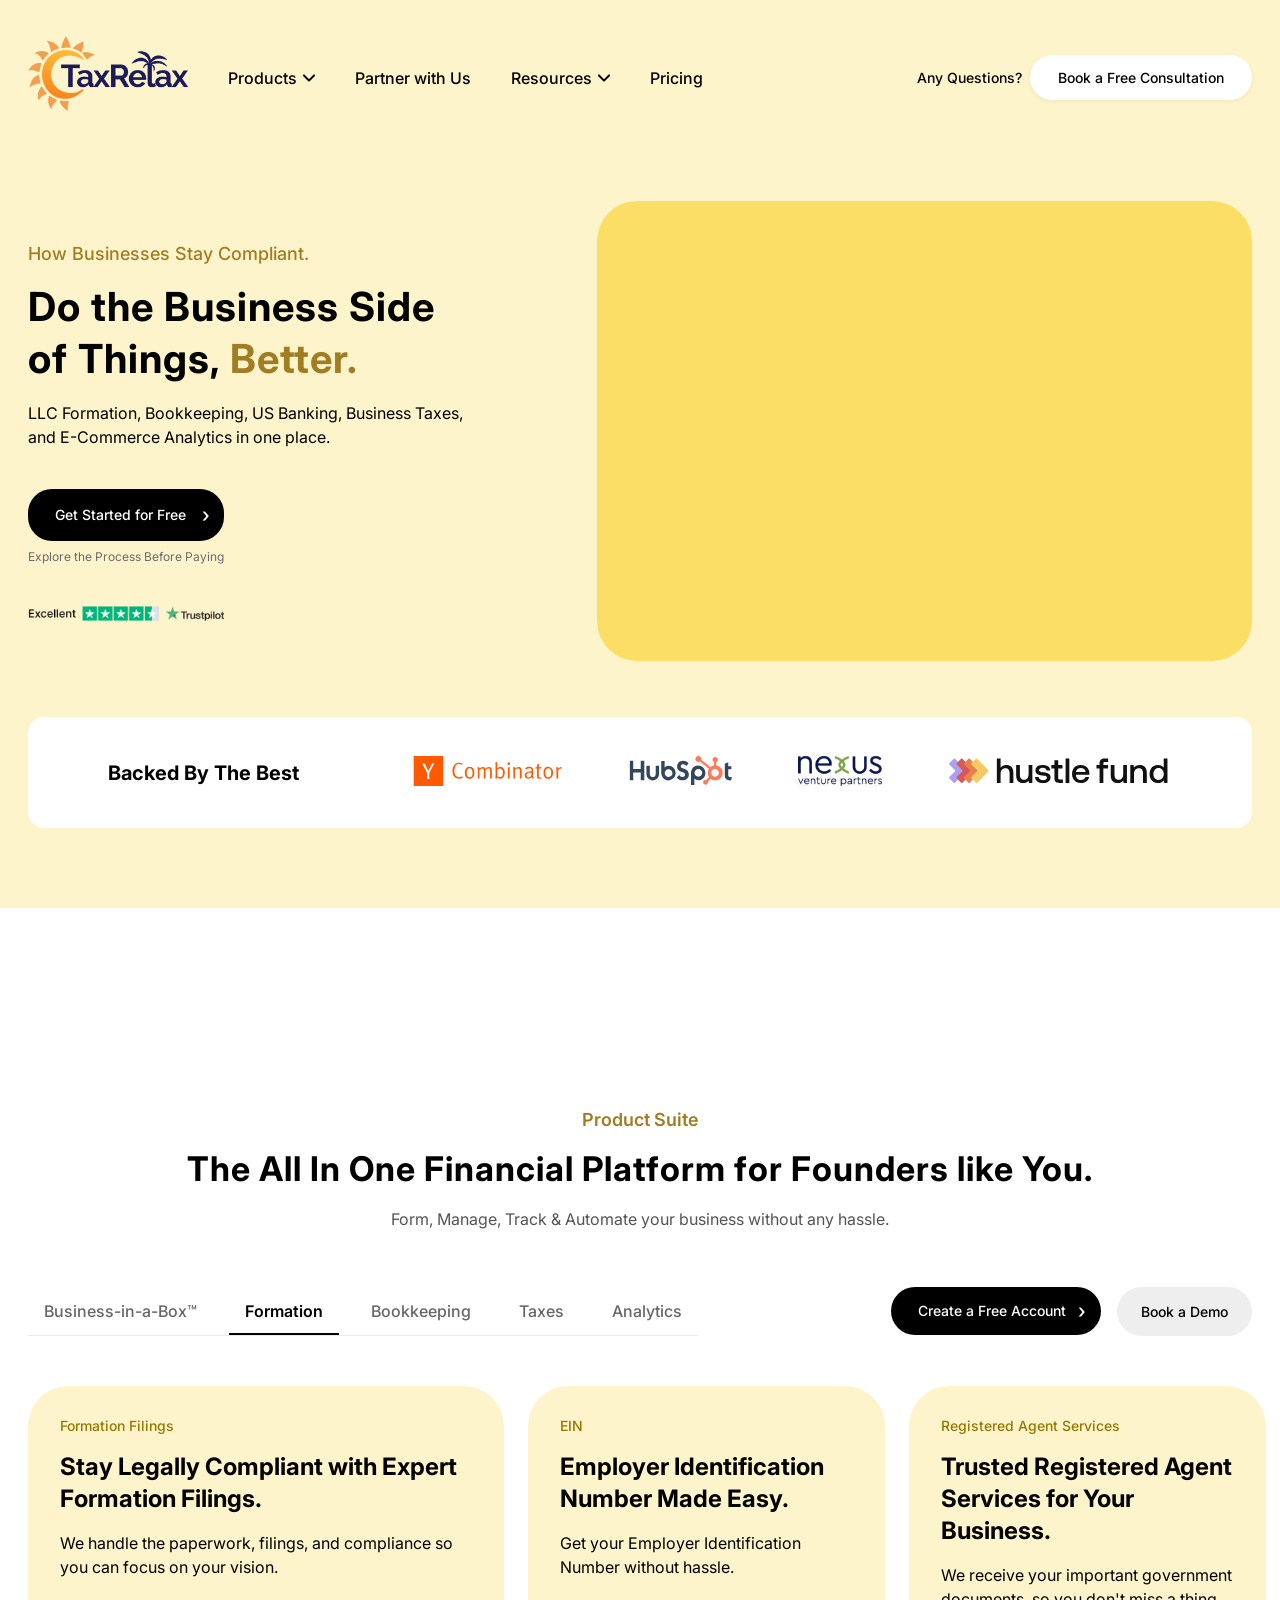
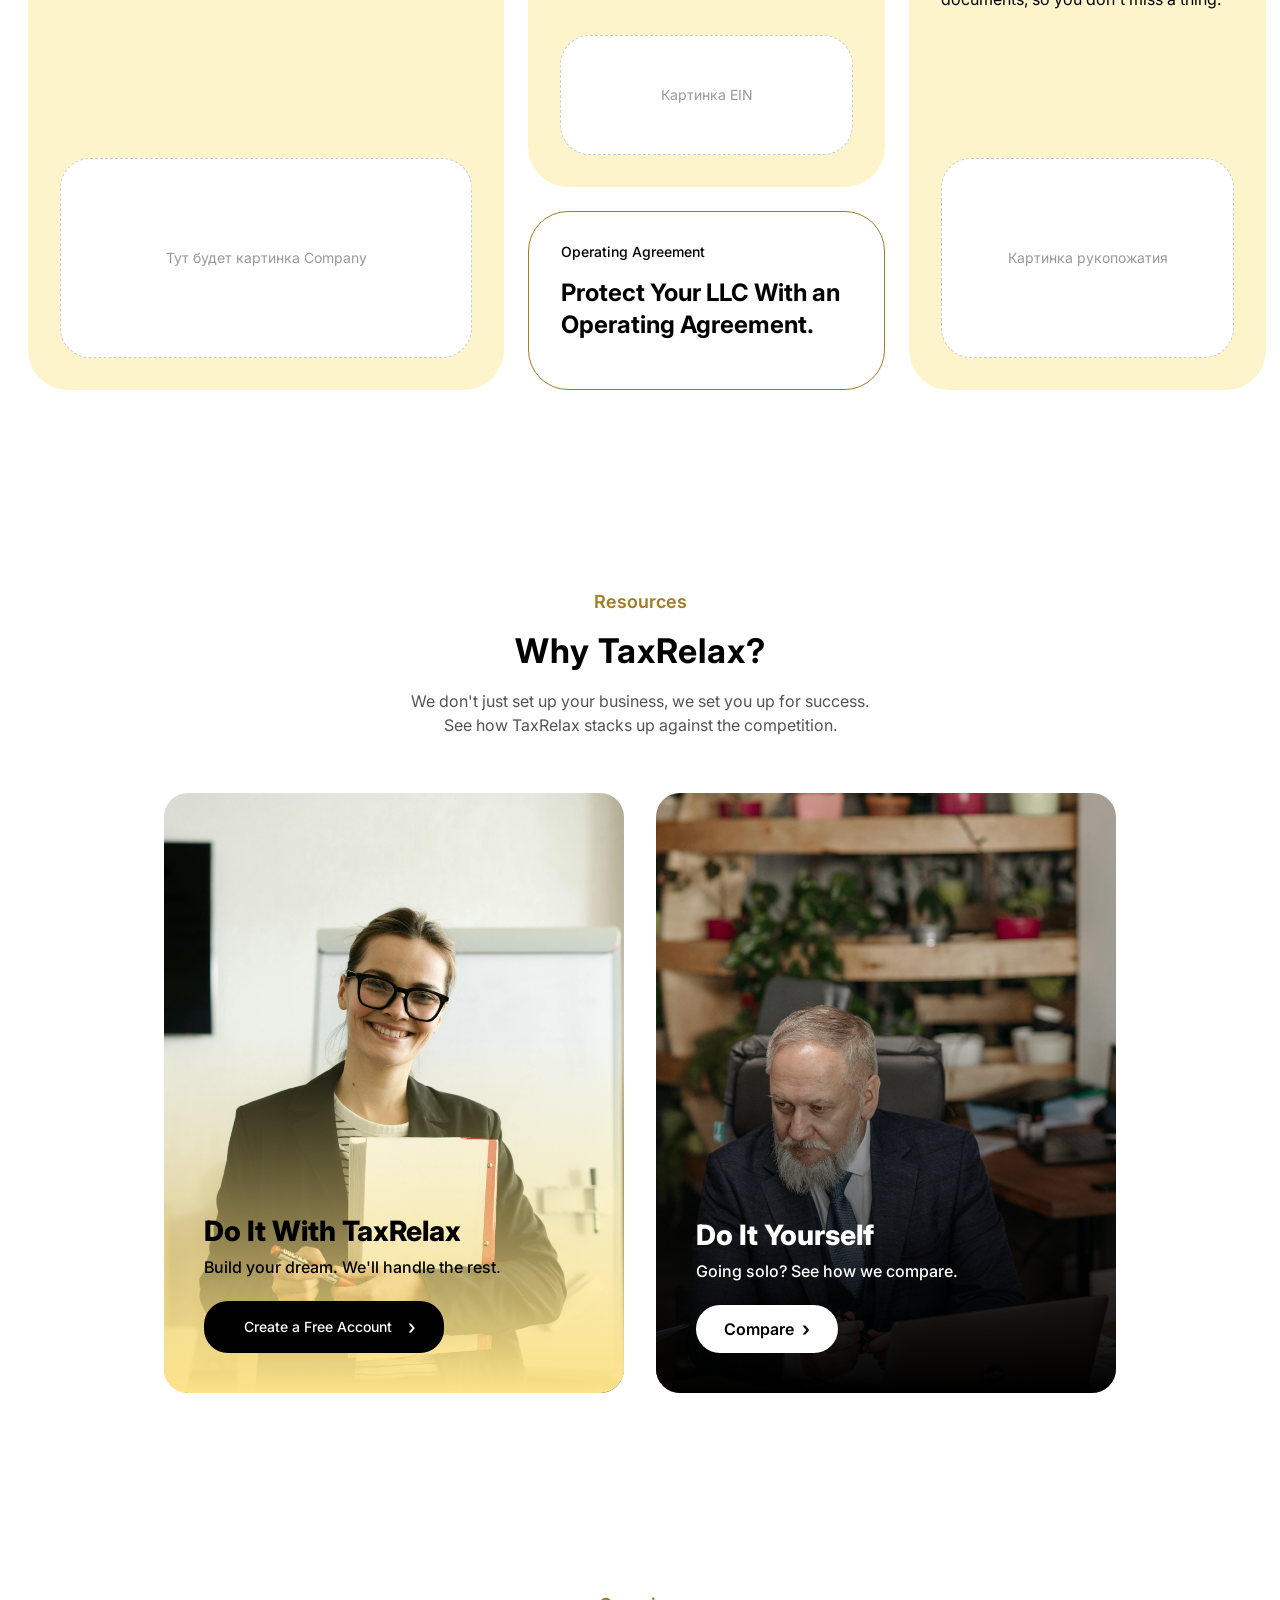
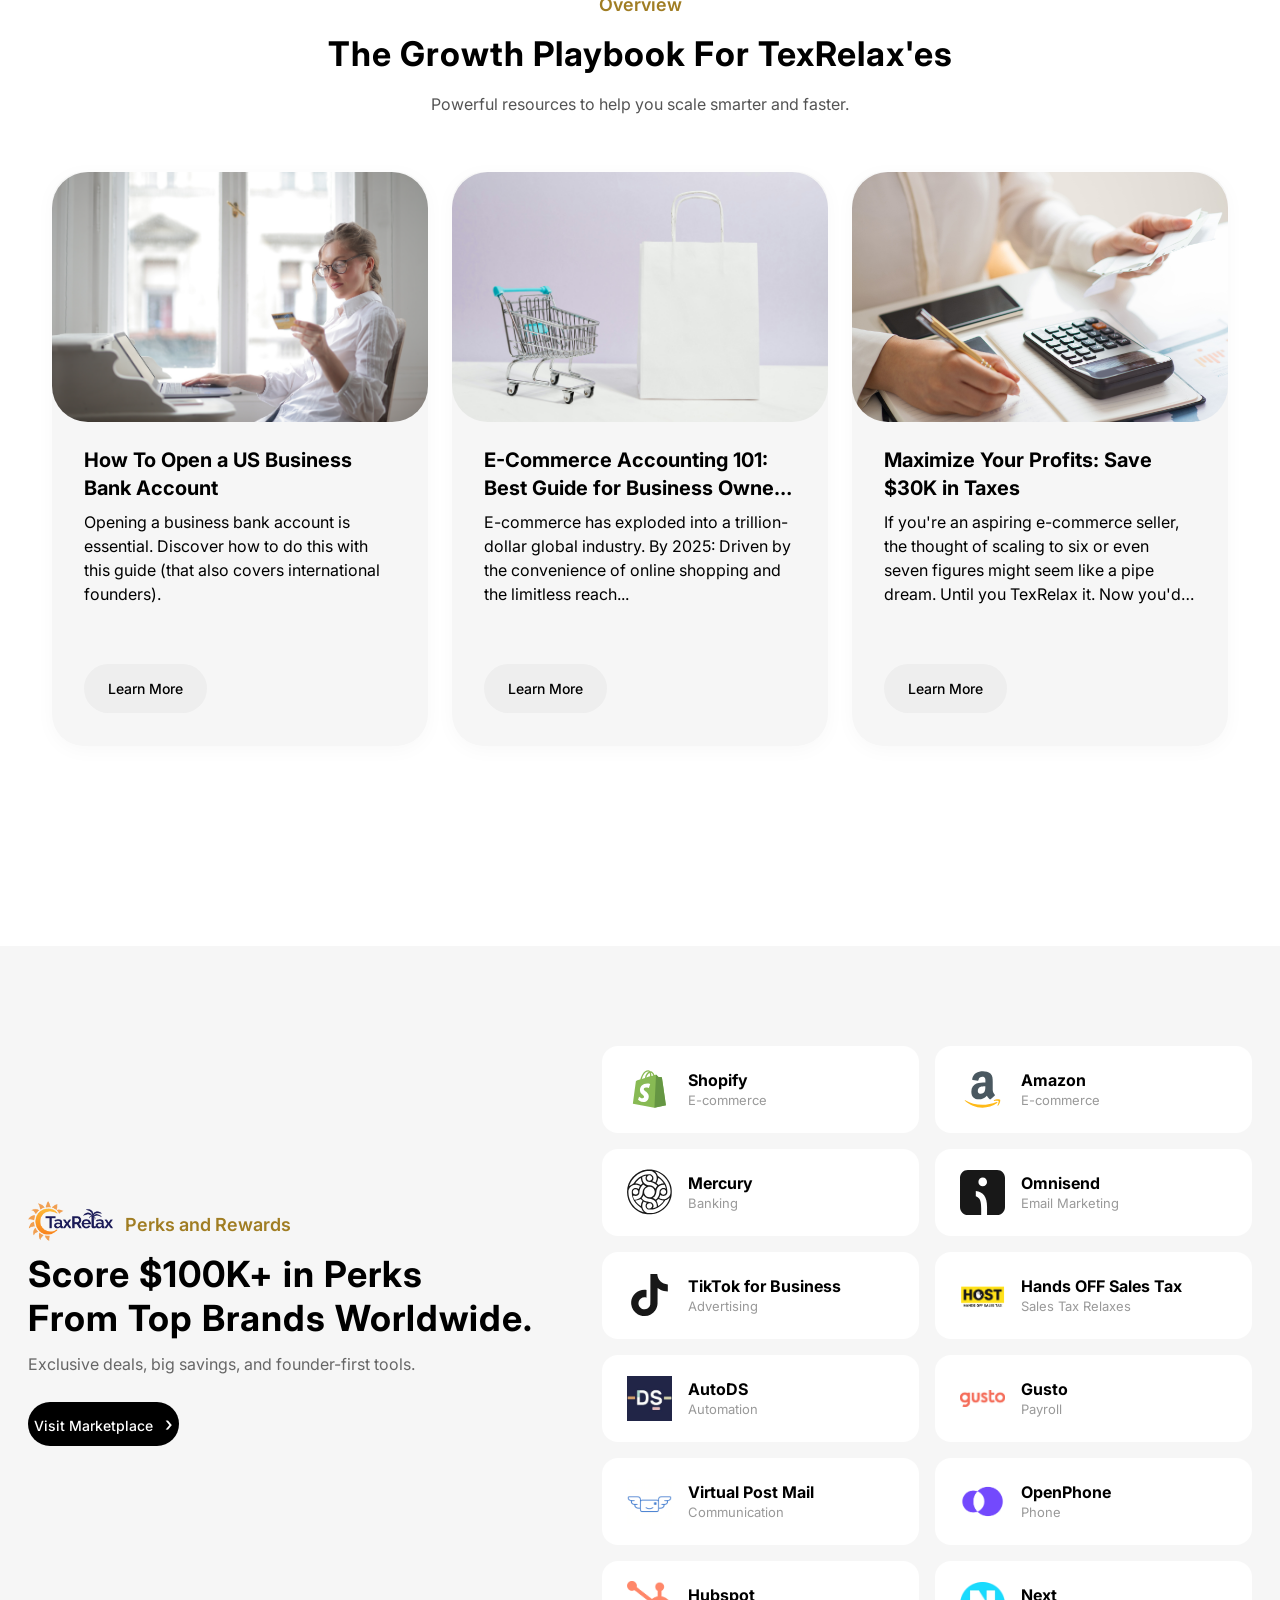
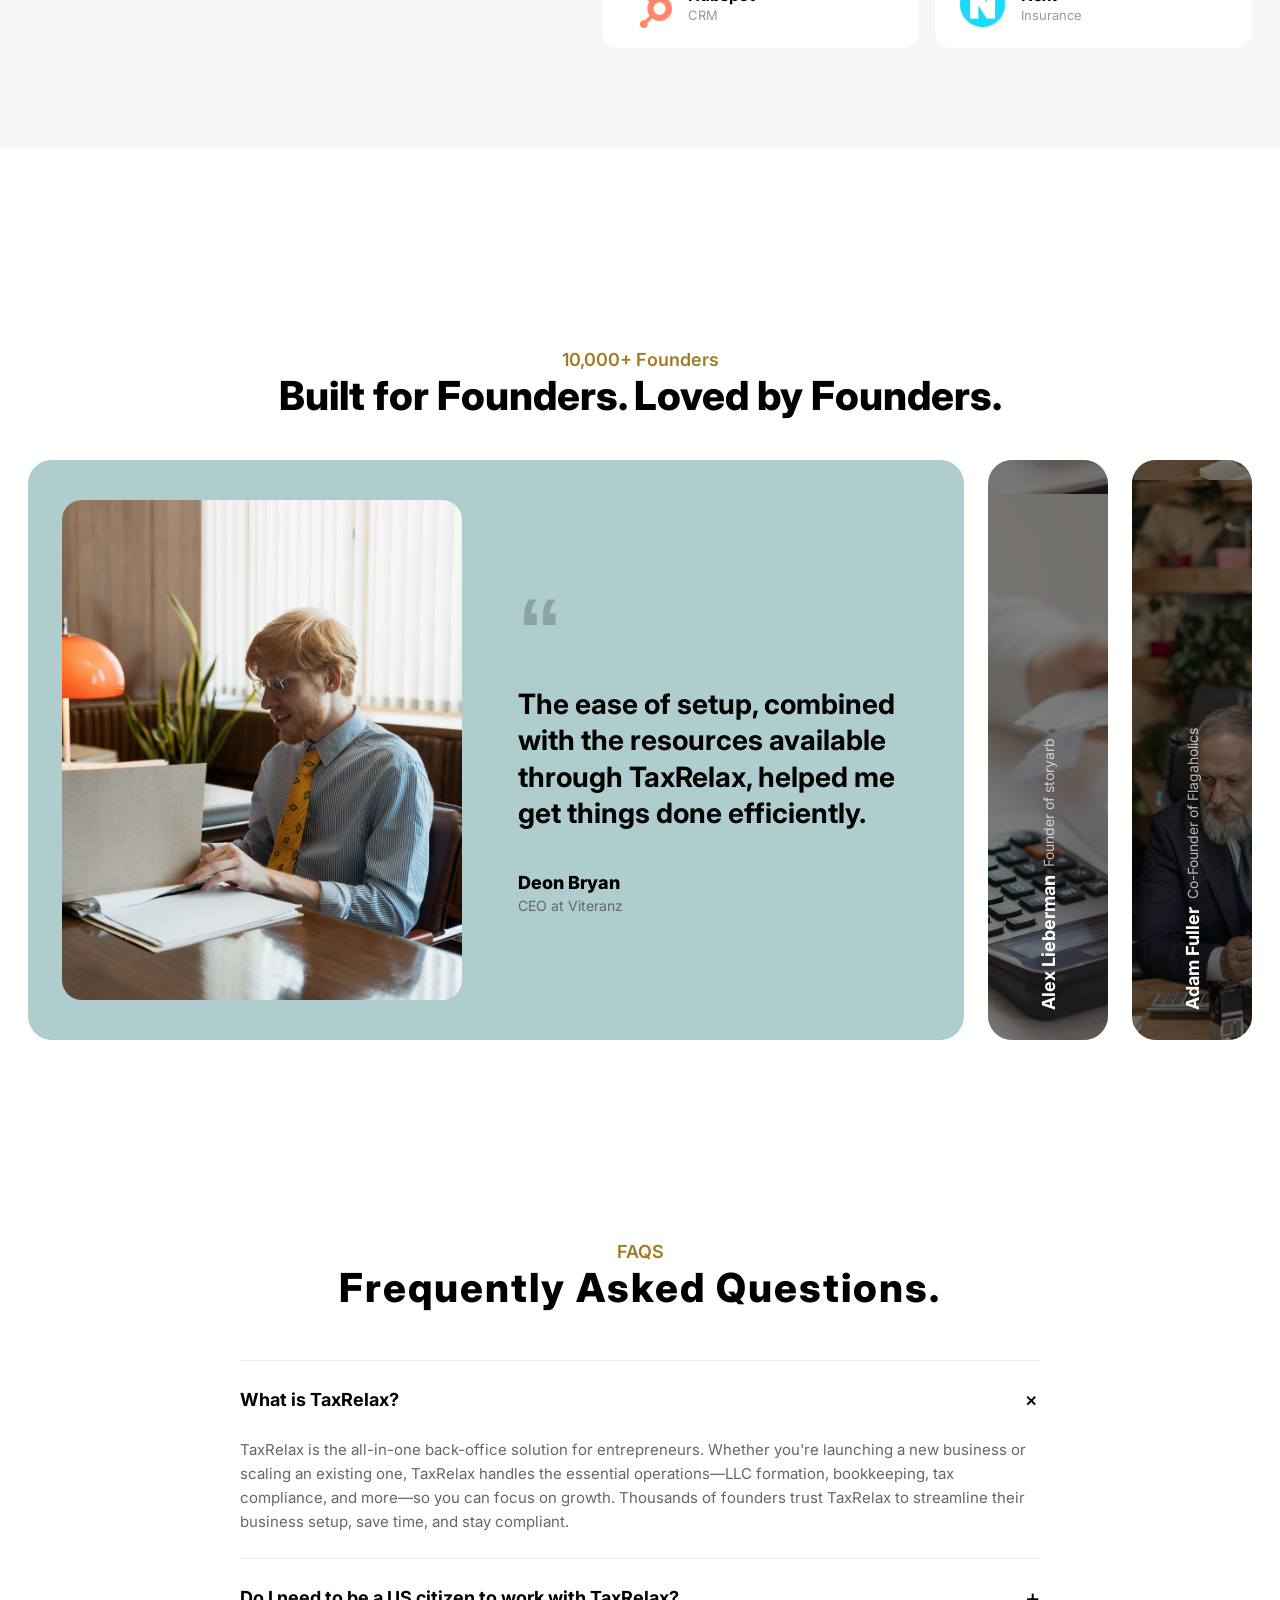
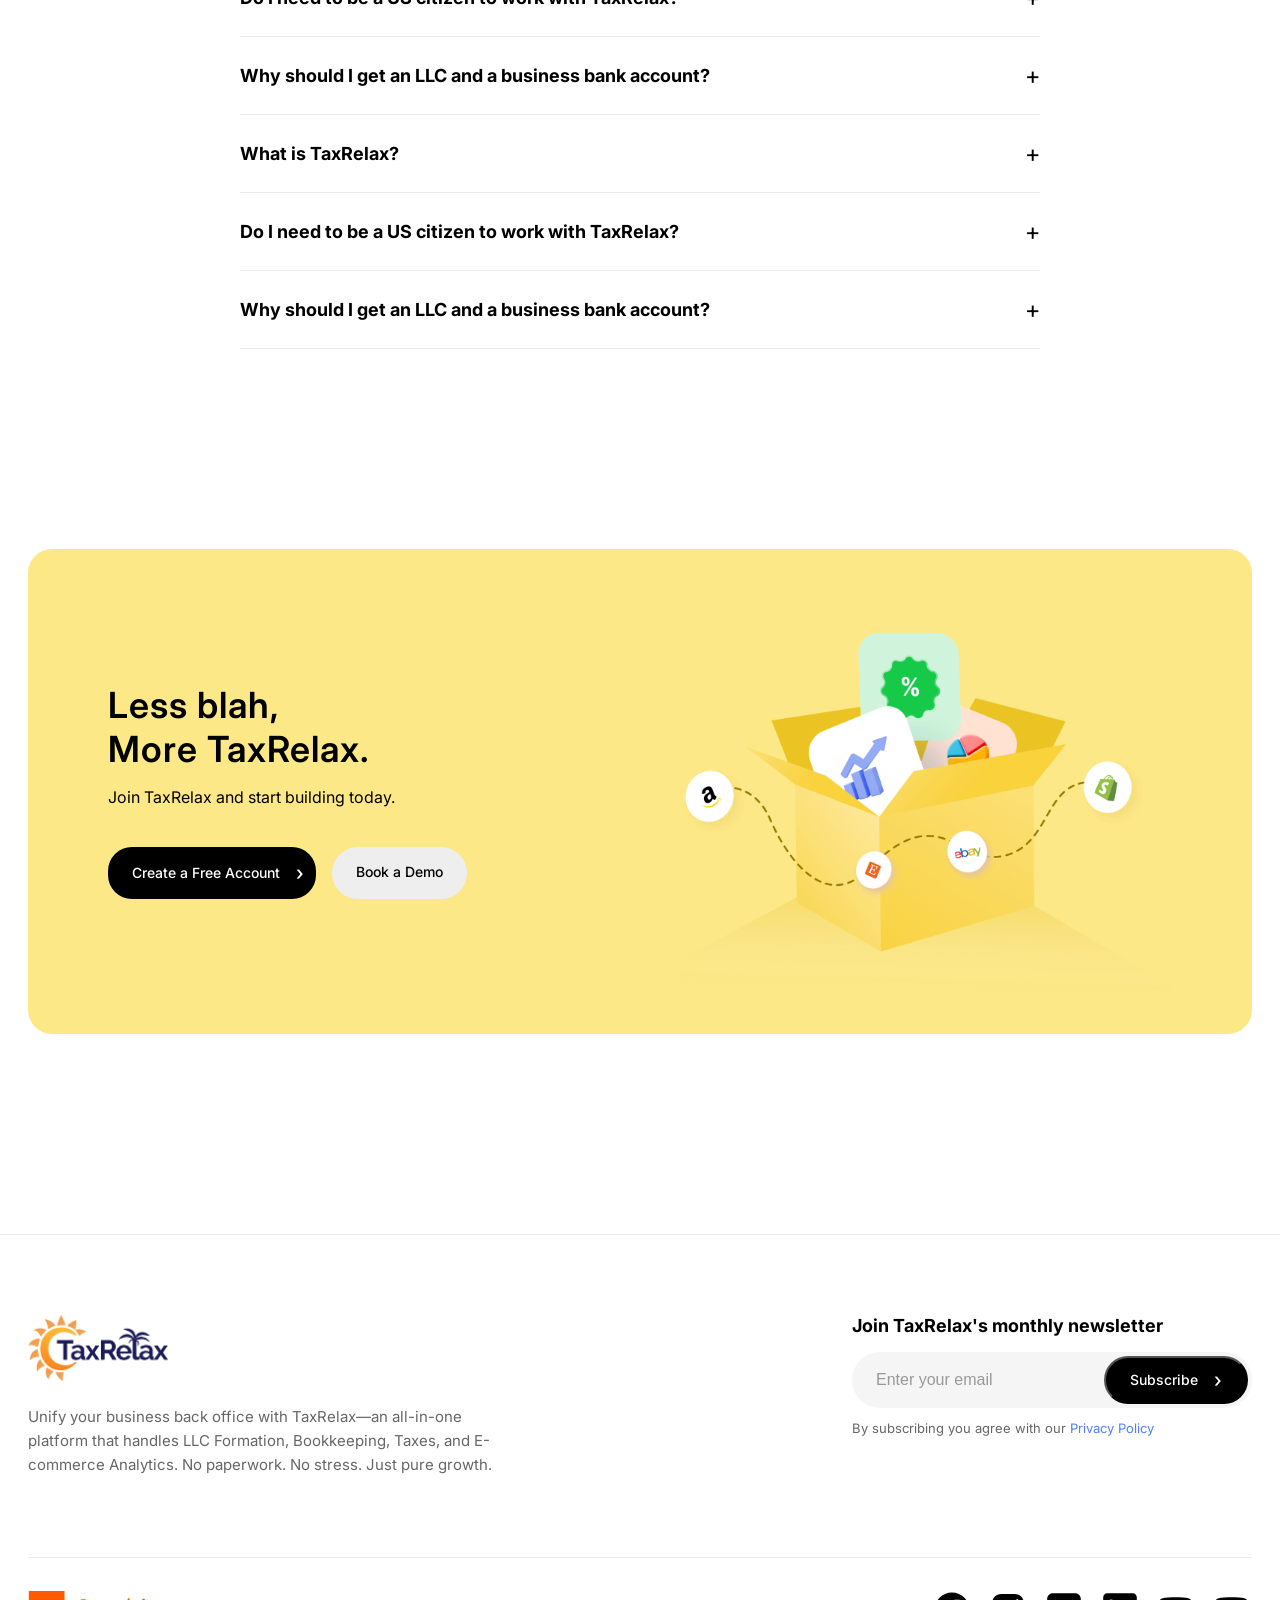
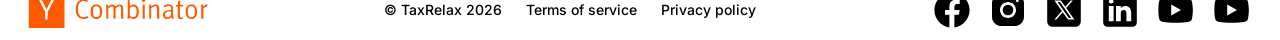
==== commit dea09d17: "Сокращение файлов стилей, и правки по мелочам" ====
--- a/index.html
+++ b/index.html
@@ -8,26 +8,12 @@
     <!-- Иконки -->
     <link rel="stylesheet" href="https://cdnjs.cloudflare.com/ajax/libs/font-awesome/6.4.0/css/all.min.css">
     
-    <link rel="stylesheet" href="assets/css/reset.css">
-
-    <!-- Стили основы и header-а -->
+    <!-- Стили-->
     <link rel="stylesheet" href="assets/css/style.css">
-    <!-- Секций -->
-    <link rel="stylesheet" href="assets/css/sections.css">
-    <link rel="stylesheet" href="assets/css/hero.css">
-    <link rel="stylesheet" href="assets/css/products.css">
-    <link rel="stylesheet" href="assets/css/resource.css">
-    <link rel="stylesheet" href="assets/css/overview.css">
-    <link rel="stylesheet" href="assets/css/perks.css">
-    <link rel="stylesheet" href="assets/css/founders.css">
-    <link rel="stylesheet" href="assets/css/faq.css">
-    <link rel="stylesheet" href="assets/css/cta-banner.css">
-    <link rel="stylesheet" href="assets/css/footer.css">
 </head>
 <body>
 
-    <!-- HEADER ====================================================================== -->
-    <header class="header">
+    <header class="header">         <!-- HEADER ====================================================================== -->
         <div class="container">
             <div class="header__main">
                 <a href="index.html" class="header__logo"><img src="./assets/images/logo/taxrelax logo.png" alt=""></a>
@@ -61,24 +47,23 @@
                     </ul>
                 </nav>
 
-                <div class="header__right">
-                    <span class="header__questions">Any Questions?</span>
-                    <a href="contact.html" class="btn btn--primary">Book a Free Consultation</a>
+                <div class="header__btns">
+                    <span class="header__btns--question">Any Questions?</span>
+                    <a href="contact.html" class=" header__btns--btn btn btn--primary">Book a Free Consultation</a>
                 </div>
             </div>
         </div>
     </header>
 
     <main class="main">
-        <section class="hero">
+        <section class="hero">      <!-- HERO ====================================================================== -->
             <div class="container">
                 
-                <!-- HERO ====================================================================== -->
                 <div class="hero__main">
-                    <div class="hero__content">
-                        <p class="hero__subtitle">How Businesses Stay Compliant.</p>
-                        <h1 class="hero__title">Do the Business Side<br> of Things, <span class="hero__title-highlight">Better.</span></h1>
-                        <p class="hero__description">LLC Formation, Bookkeeping, US Banking, Business Taxes,<br> and E-Commerce Analytics in one place.</p>
+                    <div class="section__header">
+                        <p class="section__subtitle">How Businesses Stay Compliant.</p>
+                        <h1 class="section__title">Do the Business Side<br> of Things, <span class="section__title-highlight">Better.</span></h1>
+                        <p class="section__description">LLC Formation, Bookkeeping, US Banking, Business Taxes,<br> and E-Commerce Analytics in one place.</p>
 
                         <div class="hero__action">
                             <a href="#" class="btn btn--black">Get Started for Free <span class="btn__arrow">›</span></a>
@@ -88,7 +73,7 @@
                         <img width="196" height="15" src="./assets/images/logo/Trustpilot.webp" alt="">
                     </div>
 
-                    <div class="hero__image-wrapper">
+                    <div class="hero__image">
                         <div class="hero__placeholder"></div>
                     </div>
                 </div>
@@ -105,17 +90,16 @@
                 
             </div>
         </section>
-        <section class="products">
+        <section class="products">  <!-- PRODUCTS ====================================================================== -->
             <div class="container">
 
-                <!-- PRODUCTS ====================================================================== -->
-                <div class="products__header section__header">
+                <div class="section__header">
                     <p class="section__subtitle">Product Suite</p>
                     <h2 class="section__title">The All In One Financial Platform for Founders like You.</h2>
                     <p class="section__description">Form, Manage, Track & Automate your business without any hassle.</p>
                 </div>
             
-                <div class="products__nav-wrapper">
+                <nav class="products__nav">
                     <ul class="products__tabs">
                         <li class="products__tab" data-tab="tab-box">Business-in-a-Box™</li>
                         <li class="products__tab is-active" data-tab="tab-formation">Formation</li>
@@ -128,7 +112,7 @@
                         <a href="#" class="btn btn--black">Create a Free Account <span class="btn__arrow">›</span></a>
                         <a href="#" class="btn btn--gray">Book a Demo</a>
                     </div>
-                </div>
+                </nav>
             
                 <div class="products__content">
 
@@ -299,7 +283,7 @@
                 </div>
             </div>
         </section>
-        <section class="resurces">
+        <section class="resurces">  <!-- RESURCES ====================================================================== -->
             <div class="container">
                 <div class="section__header">
                     <p class="section__subtitle">Resources</p>
@@ -337,7 +321,7 @@
                 </div>
             </div>
         </section>
-        <section class="overview">
+        <section class="overview">  <!-- OVERLVIEW ====================================================================== -->
             <div class="container">
                 <div class="section__header">
                     <p class="section__subtitle">Overview</p>
@@ -352,7 +336,7 @@
                         <div class="overview-card__content">
                             <h3 class="overview-card__title">How To Open a US Business Bank Account</h3>
                             <p class="overview-card__text">Opening a business bank account is essential. Discover how to do this with this guide (that also covers international founders).</p>
-                            <a href="#" class="btn btn--light-gray">Learn More</a>
+                            <a href="#" class="btn btn--gray">Learn More</a>
                         </div>
                     </article>
                 
@@ -361,16 +345,16 @@
                         <div class="overview-card__content">
                             <h3 class="overview-card__title">E-Commerce Accounting 101: Best Guide for Business Owners in 2026</h3>
                             <p class="overview-card__text">E-commerce has exploded into a trillion-dollar global industry. By 2025: Driven by the convenience of online shopping and the limitless reach...</p>
-                            <a href="#" class="btn btn--light-gray">Learn More</a>
+                            <a href="#" class="btn btn--gray">Learn More</a>
                         </div>
                     </article>
                 
                     <article class="overview-card">
-                        <div class="overview-card__image" style="background-image: url('assets/images/picture/closeup-person-holding-bills-calculating-them\ \(1\).jpg');"></div>
+                        <div class="overview-card__image" style="background-image: url('assets/images/picture/closeup-person-holding-bills-calculating-them.jpg');"></div>
                         <div class="overview-card__content">
                             <h3 class="overview-card__title">Maximize Your Profits: Save $30K in Taxes</h3>
                             <p class="overview-card__text">If you're an aspiring e-commerce seller, the thought of scaling to six or even seven figures might seem like a pipe dream. Until you TexRelax it. Now you'd as...</p>
-                            <a href="#" class="btn btn--light-gray">Learn More</a>
+                            <a href="#" class="btn btn--gray">Learn More</a>
                         </div>
                     </article>
                 
@@ -379,7 +363,8 @@
         </section>
         <section class="perks">
             <div class="container">
-                <div class="perks__wrapper">
+                <div class="perks__main">
+
                     <div class="section__header">
                         <div class="section__subtitle">
                             <img class="section__subtitle-logo" src="./assets/images/logo/taxrelax logo.png" alt=""> Perks and Rewards
@@ -391,11 +376,8 @@
                 
                     <div class="perks__grid">
 
-
-                        <div class="perk-card">
-                            <div class="perk-card__icon">
-                                <svg xmlns="http://www.w3.org/2000/svg" x="0px" y="0px" width="100" height="100" viewBox="0 0 48 48"><path fill="#7cb342" d="M37.216,11.78c-0.023-0.211-0.211-0.305-0.351-0.305s-3.21-0.234-3.21-0.234s-2.132-2.132-2.39-2.343	c-0.234-0.234-0.68-0.164-0.867-0.117c-0.023,0-0.469,0.141-1.195,0.375c-0.726-2.086-1.968-3.984-4.194-3.984h-0.211	C24.187,4.375,23.391,4,22.735,4c-5.155,0-7.639,6.444-8.412,9.725c-2.015,0.633-3.445,1.054-3.609,1.125	c-1.125,0.351-1.148,0.375-1.289,1.429c-0.117,0.797-3.046,23.456-3.046,23.456L29.179,44l12.373-2.671	C41.575,41.282,37.24,11.991,37.216,11.78z M27.937,9.483c-0.562,0.164-1.242,0.375-1.921,0.609V9.671	c0-1.265-0.164-2.296-0.469-3.117C26.718,6.695,27.445,7.984,27.937,9.483L27.937,9.483z M24.117,6.812	c0.305,0.797,0.516,1.922,0.516,3.468v0.234c-1.265,0.398-2.601,0.797-3.984,1.242C21.422,8.804,22.899,7.351,24.117,6.812	L24.117,6.812z M22.617,5.359c0.234,0,0.469,0.094,0.656,0.234c-1.664,0.773-3.421,2.718-4.148,6.655	c-1.101,0.351-2.156,0.656-3.163,0.984C16.806,10.233,18.915,5.359,22.617,5.359z"></path><path fill="#558b2f" d="M36.865,11.428c-0.141,0-3.21-0.234-3.21-0.234s-2.132-2.132-2.39-2.343	C31.17,8.757,31.053,8.71,30.96,8.71L29.249,44l12.373-2.671c0,0-4.335-29.338-4.359-29.549	C37.169,11.569,37.005,11.475,36.865,11.428z"></path><path fill="#fff" d="M24.792,18.593l-1.475,4.449c0,0-1.337-0.715-2.927-0.715c-2.374,0-2.489,1.498-2.489,1.867	c0,2.028,5.301,2.812,5.301,7.583c0,3.757-2.374,6.177-5.578,6.177c-3.872,0-5.808-2.397-5.808-2.397l1.037-3.411	c0,0,2.028,1.752,3.734,1.752c1.129,0,1.59-0.876,1.59-1.521c0-2.651-4.333-2.766-4.333-7.145c0-3.665,2.628-7.214,7.952-7.214	C23.777,17.994,24.792,18.593,24.792,18.593z"></path></svg>
-                            </div>
+                        <div class="perk-card">
+                            <div class="perk-card__icon"><svg xmlns="http://www.w3.org/2000/svg" x="0px" y="0px" width="100" height="100" viewBox="0 0 48 48"><path fill="#7cb342" d="M37.216,11.78c-0.023-0.211-0.211-0.305-0.351-0.305s-3.21-0.234-3.21-0.234s-2.132-2.132-2.39-2.343	c-0.234-0.234-0.68-0.164-0.867-0.117c-0.023,0-0.469,0.141-1.195,0.375c-0.726-2.086-1.968-3.984-4.194-3.984h-0.211	C24.187,4.375,23.391,4,22.735,4c-5.155,0-7.639,6.444-8.412,9.725c-2.015,0.633-3.445,1.054-3.609,1.125	c-1.125,0.351-1.148,0.375-1.289,1.429c-0.117,0.797-3.046,23.456-3.046,23.456L29.179,44l12.373-2.671	C41.575,41.282,37.24,11.991,37.216,11.78z M27.937,9.483c-0.562,0.164-1.242,0.375-1.921,0.609V9.671	c0-1.265-0.164-2.296-0.469-3.117C26.718,6.695,27.445,7.984,27.937,9.483L27.937,9.483z M24.117,6.812	c0.305,0.797,0.516,1.922,0.516,3.468v0.234c-1.265,0.398-2.601,0.797-3.984,1.242C21.422,8.804,22.899,7.351,24.117,6.812	L24.117,6.812z M22.617,5.359c0.234,0,0.469,0.094,0.656,0.234c-1.664,0.773-3.421,2.718-4.148,6.655	c-1.101,0.351-2.156,0.656-3.163,0.984C16.806,10.233,18.915,5.359,22.617,5.359z"></path><path fill="#558b2f" d="M36.865,11.428c-0.141,0-3.21-0.234-3.21-0.234s-2.132-2.132-2.39-2.343	C31.17,8.757,31.053,8.71,30.96,8.71L29.249,44l12.373-2.671c0,0-4.335-29.338-4.359-29.549	C37.169,11.569,37.005,11.475,36.865,11.428z"></path><path fill="#fff" d="M24.792,18.593l-1.475,4.449c0,0-1.337-0.715-2.927-0.715c-2.374,0-2.489,1.498-2.489,1.867	c0,2.028,5.301,2.812,5.301,7.583c0,3.757-2.374,6.177-5.578,6.177c-3.872,0-5.808-2.397-5.808-2.397l1.037-3.411	c0,0,2.028,1.752,3.734,1.752c1.129,0,1.59-0.876,1.59-1.521c0-2.651-4.333-2.766-4.333-7.145c0-3.665,2.628-7.214,7.952-7.214	C23.777,17.994,24.792,18.593,24.792,18.593z"></path></svg></div>
                             <div class="perk-card__info">
                                 <h4 class="perk-card__name">Shopify</h4>
                                 <p class="perk-card__category">E-commerce</p>
@@ -403,22 +385,15 @@
                         </div>
 
                         <div class="perk-card">
-                            <div class="perk-card__icon">
-                                <svg xmlns="http://www.w3.org/2000/svg" x="0px" y="0px" width="100" height="100" viewBox="0 0 48 48"><path fill="#FFB300" d="M39.6,39c-4.2,3.1-10.5,5-15.6,5c-7.3,0-13.8-2.9-18.8-7.4c-0.4-0.4,0-0.8,0.4-0.6c5.4,3.1,11.5,4.9,18.3,4.9c4.6,0,10.4-1,15.1-3C39.7,37.7,40.3,38.5,39.6,39z M41.1,36.9c-0.5-0.7-3.5-0.3-4.8-0.2c-0.4,0-0.5-0.3-0.1-0.6c2.3-1.7,6.2-1.2,6.6-0.6c0.4,0.6-0.1,4.5-2.3,6.3c-0.3,0.3-0.7,0.1-0.5-0.2C40.5,40.4,41.6,37.6,41.1,36.9z"></path><path fill="#37474F" d="M36.9,29.8c-1-1.3-2-2.4-2-4.9v-8.3c0-3.5,0-6.6-2.5-9c-2-1.9-5.3-2.6-7.9-2.6C19,5,14.2,7.2,13,13.4c-0.1,0.7,0.4,1,0.8,1.1l5.1,0.6c0.5,0,0.8-0.5,0.9-1c0.4-2.1,2.1-3.1,4.1-3.1c1.1,0,3.2,0.6,3.2,3v3c-3.2,0-6.6,0-9.4,1.2c-3.3,1.4-5.6,4.3-5.6,8.6c0,5.5,3.4,8.2,7.8,8.2c3.7,0,5.9-0.9,8.8-3.8c0.9,1.4,1.3,2.2,3,3.7c0.4,0.2,0.9,0.2,1.2-0.1l0,0c1-0.9,2.9-2.6,4-3.5C37.4,30.9,37.3,30.3,36.9,29.8z M27,22.1L27,22.1c0,2-0.1,6.9-5,6.9c-3,0-3-3-3-3c0-4.5,4.2-5,8-5V22.1z"></path></svg>
-                            </div>
+                            <div class="perk-card__icon"><svg xmlns="http://www.w3.org/2000/svg" x="0px" y="0px" width="100" height="100" viewBox="0 0 48 48"><path fill="#FFB300" d="M39.6,39c-4.2,3.1-10.5,5-15.6,5c-7.3,0-13.8-2.9-18.8-7.4c-0.4-0.4,0-0.8,0.4-0.6c5.4,3.1,11.5,4.9,18.3,4.9c4.6,0,10.4-1,15.1-3C39.7,37.7,40.3,38.5,39.6,39z M41.1,36.9c-0.5-0.7-3.5-0.3-4.8-0.2c-0.4,0-0.5-0.3-0.1-0.6c2.3-1.7,6.2-1.2,6.6-0.6c0.4,0.6-0.1,4.5-2.3,6.3c-0.3,0.3-0.7,0.1-0.5-0.2C40.5,40.4,41.6,37.6,41.1,36.9z"></path><path fill="#37474F" d="M36.9,29.8c-1-1.3-2-2.4-2-4.9v-8.3c0-3.5,0-6.6-2.5-9c-2-1.9-5.3-2.6-7.9-2.6C19,5,14.2,7.2,13,13.4c-0.1,0.7,0.4,1,0.8,1.1l5.1,0.6c0.5,0,0.8-0.5,0.9-1c0.4-2.1,2.1-3.1,4.1-3.1c1.1,0,3.2,0.6,3.2,3v3c-3.2,0-6.6,0-9.4,1.2c-3.3,1.4-5.6,4.3-5.6,8.6c0,5.5,3.4,8.2,7.8,8.2c3.7,0,5.9-0.9,8.8-3.8c0.9,1.4,1.3,2.2,3,3.7c0.4,0.2,0.9,0.2,1.2-0.1l0,0c1-0.9,2.9-2.6,4-3.5C37.4,30.9,37.3,30.3,36.9,29.8z M27,22.1L27,22.1c0,2-0.1,6.9-5,6.9c-3,0-3-3-3-3c0-4.5,4.2-5,8-5V22.1z"></path></svg></div>
                             <div class="perk-card__info">
                                 <h4 class="perk-card__name">Amazon</h4>
                                 <p class="perk-card__category">E-commerce</p>
                             </div>
                         </div>
 
-
-
-
-                        <div class="perk-card">
-                            <div class="perk-card__icon">
-                                <svg version="1.0" xmlns="http://www.w3.org/2000/svg" width="225.000000pt" height="225.000000pt" viewBox="0 0 225.000000 225.000000" preserveAspectRatio="xMidYMid meet"> <g transform="translate(0.000000,225.000000) scale(0.100000,-0.100000)" fill="#000000" stroke="none"><path d="M1015 2244 c-722 -78 -1183 -791 -954 -1476 128 -383 466 -673 868 -743 170 -30 392 -14 546 38 357 122 629 412 730 777 21 74 28 126 32 240 6 162 -4 249 -43 380 -117 386 -456 690 -854 766 -79 15 -257 25 -325 18z m260 -94 c28 -13 75 -49 106 -80 117 -116 139 -285 57 -432 l-21 -37 -36 18 c-20 11 -55 24 -78 31 -47 14 -51 21 -27 41 49 40 61 147 24 219 -13 25 -38 52 -67 71 -43 26 -55 29 -134 29 -289 0 -567 -154 -728 -402 -36 -56 -48 -67 -106 -92 -35 -15 -85 -46 -110 -68 -25 -22 -45 -34 -45 -26 1 31 80 200 131 278 159 244 397 406 685 465 42 9 114 13 184 12 98 -3 123 -7 165 -27z m354 -91 c186 -104 341 -266 438 -459 106 -208 143 -496 82 -625 -35 -75 -122 -157 -194 -184 -90 -34 -151 -37 -231 -12 -38 11 -80 29 -93 39 l-23 19 20 39 c10 21 25 56 31 76 l13 38 31 -24 c18 -13 43 -27 55 -31 39 -12 119 -7 150 9 40 21 87 77 102 122 28 84 -15 325 -81 456 -69 138 -202 285 -327 362 -54 34 -63 44 -78 88 -9 27 -38 79 -64 114 l-49 63 81 -29 c44 -16 106 -44 137 -61z m-441 -119 c18 -11 41 -34 52 -52 53 -88 -16 -201 -122 -201 -135 0 -179 190 -58 254 45 24 87 24 128 -1z m-244 -37 c-24 -57 -22 -131 6 -180 39 -70 82 -93 193 -103 52 -5 120 -19 151 -31 68 -25 170 -93 199 -131 l20 -26 -42 -62 c-22 -34 -41 -67 -41 -73 0 -6 -23 14 -50 45 -68 76 -132 107 -247 118 -102 10 -156 27 -217 70 -90 61 -142 154 -153 275 -7 72 -4 74 87 103 36 12 72 23 80 26 28 9 29 6 14 -31z m-241 -139 c3 -47 14 -85 39 -134 l33 -68 -45 -44 -46 -43 -66 34 c-47 24 -83 35 -132 38 -36 3 -66 10 -66 16 0 39 227 267 266 267 7 0 13 -27 17 -66z m910 37 c72 -50 217 -210 217 -240 0 -6 -19 -11 -45 -11 -51 0 -147 -31 -186 -59 l-26 -20 -51 52 -51 52 19 25 c26 36 60 142 60 190 0 22 5 40 11 40 6 0 29 -13 52 -29z m-697 -379 c32 -15 45 -32 25 -32 -5 0 -30 -20 -54 -44 -67 -64 -97 -132 -107 -235 -5 -47 -14 -102 -21 -121 -18 -51 -77 -137 -113 -165 -55 -42 -141 -75 -209 -82 l-66 -6 -20 33 c-22 37 -57 157 -48 166 3 3 32 2 64 -3 145 -22 253 51 253 172 1 121 57 261 140 347 l49 51 37 -32 c20 -18 52 -40 70 -49z m-391 57 c22 -6 59 -22 82 -35 40 -23 42 -26 29 -47 -7 -12 -22 -44 -32 -72 -22 -63 -21 -61 -42 -42 -76 69 -208 57 -276 -24 -40 -47 -48 -74 -47 -162 4 -286 159 -560 409 -721 40 -26 72 -52 72 -59 0 -28 52 -119 91 -161 23 -26 39 -46 36 -46 -3 0 -39 12 -79 26 -278 100 -493 299 -609 564 -57 129 -80 227 -86 370 -5 111 -3 131 16 182 67 175 258 275 436 227z m1381 -60 c12 -37 25 -80 29 -97 l6 -30 -37 19 c-85 43 -196 11 -246 -72 -21 -35 -29 -64 -37 -139 -5 -52 -19 -121 -31 -152 -24 -65 -94 -165 -133 -191 -25 -16 -27 -16 -54 7 -15 13 -48 33 -72 45 l-44 23 29 17 c86 52 139 154 153 292 10 102 29 153 83 221 63 80 168 129 267 125 l64 -2 23 -66z m-695 -44 c168 -57 233 -267 126 -407 -49 -64 -113 -99 -190 -105 -118 -10 -214 43 -263 144 -105 215 100 445 327 368z m-721 -124 c66 -35 93 -129 55 -187 -41 -63 -145 -85 -200 -42 -54 42 -69 119 -35 176 41 67 114 89 180 53z m1421 -30 c38 -37 45 -59 39 -116 -5 -57 -73 -115 -135 -115 -63 0 -135 71 -135 133 0 43 29 97 64 118 19 12 50 19 80 19 43 0 53 -4 87 -39z m-1053 -296 c54 -78 143 -122 274 -136 111 -11 178 -40 248 -105 67 -62 102 -138 108 -233 4 -55 1 -75 -9 -82 -13 -9 -168 -59 -181 -59 -3 0 3 17 13 37 34 67 19 151 -38 214 -49 54 -61 59 -167 69 -51 5 -119 19 -150 30 -68 26 -172 95 -200 133 l-20 27 22 28 c12 15 32 46 44 70 12 23 24 42 27 42 4 0 17 -16 29 -35z m1258 -151 c-52 -155 -131 -280 -250 -400 -131 -130 -270 -212 -461 -270 -79 -24 -107 -28 -235 -28 -142 -1 -146 0 -203 29 -112 56 -191 173 -204 301 -6 56 15 145 49 206 l21 37 36 -18 c20 -11 55 -24 77 -31 l42 -12 -30 -49 c-55 -88 -34 -203 49 -266 36 -27 39 -28 167 -27 115 0 140 4 209 27 215 74 363 188 488 374 27 40 56 73 63 73 26 0 132 60 165 94 19 20 36 34 38 33 2 -2 -8 -35 -21 -73z m-1385 -40 l46 -46 -34 -67 c-26 -50 -36 -85 -40 -134 -3 -37 -9 -67 -13 -67 -13 0 -123 86 -161 127 -20 21 -55 63 -78 93 l-41 55 77 12 c47 7 98 23 132 41 31 17 58 31 61 31 2 1 25 -20 51 -45z m898 16 c34 -18 91 -35 134 -42 l75 -12 -31 -46 c-17 -25 -49 -65 -72 -89 -41 -45 -161 -141 -176 -141 -5 0 -9 18 -9 39 0 48 -33 156 -59 196 l-20 29 47 47 c26 26 48 47 49 48 1 1 29 -13 62 -29z m-433 -205 c113 -74 62 -245 -74 -245 -82 0 -133 49 -134 130 -1 107 119 174 208 115z"/></g></svg>
-                            </div>
+                        <div class="perk-card">
+                            <div class="perk-card__icon"><svg version="1.0" xmlns="http://www.w3.org/2000/svg" width="225.000000pt" height="225.000000pt" viewBox="0 0 225.000000 225.000000" preserveAspectRatio="xMidYMid meet"> <g transform="translate(0.000000,225.000000) scale(0.100000,-0.100000)" fill="#000000" stroke="none"><path d="M1015 2244 c-722 -78 -1183 -791 -954 -1476 128 -383 466 -673 868 -743 170 -30 392 -14 546 38 357 122 629 412 730 777 21 74 28 126 32 240 6 162 -4 249 -43 380 -117 386 -456 690 -854 766 -79 15 -257 25 -325 18z m260 -94 c28 -13 75 -49 106 -80 117 -116 139 -285 57 -432 l-21 -37 -36 18 c-20 11 -55 24 -78 31 -47 14 -51 21 -27 41 49 40 61 147 24 219 -13 25 -38 52 -67 71 -43 26 -55 29 -134 29 -289 0 -567 -154 -728 -402 -36 -56 -48 -67 -106 -92 -35 -15 -85 -46 -110 -68 -25 -22 -45 -34 -45 -26 1 31 80 200 131 278 159 244 397 406 685 465 42 9 114 13 184 12 98 -3 123 -7 165 -27z m354 -91 c186 -104 341 -266 438 -459 106 -208 143 -496 82 -625 -35 -75 -122 -157 -194 -184 -90 -34 -151 -37 -231 -12 -38 11 -80 29 -93 39 l-23 19 20 39 c10 21 25 56 31 76 l13 38 31 -24 c18 -13 43 -27 55 -31 39 -12 119 -7 150 9 40 21 87 77 102 122 28 84 -15 325 -81 456 -69 138 -202 285 -327 362 -54 34 -63 44 -78 88 -9 27 -38 79 -64 114 l-49 63 81 -29 c44 -16 106 -44 137 -61z m-441 -119 c18 -11 41 -34 52 -52 53 -88 -16 -201 -122 -201 -135 0 -179 190 -58 254 45 24 87 24 128 -1z m-244 -37 c-24 -57 -22 -131 6 -180 39 -70 82 -93 193 -103 52 -5 120 -19 151 -31 68 -25 170 -93 199 -131 l20 -26 -42 -62 c-22 -34 -41 -67 -41 -73 0 -6 -23 14 -50 45 -68 76 -132 107 -247 118 -102 10 -156 27 -217 70 -90 61 -142 154 -153 275 -7 72 -4 74 87 103 36 12 72 23 80 26 28 9 29 6 14 -31z m-241 -139 c3 -47 14 -85 39 -134 l33 -68 -45 -44 -46 -43 -66 34 c-47 24 -83 35 -132 38 -36 3 -66 10 -66 16 0 39 227 267 266 267 7 0 13 -27 17 -66z m910 37 c72 -50 217 -210 217 -240 0 -6 -19 -11 -45 -11 -51 0 -147 -31 -186 -59 l-26 -20 -51 52 -51 52 19 25 c26 36 60 142 60 190 0 22 5 40 11 40 6 0 29 -13 52 -29z m-697 -379 c32 -15 45 -32 25 -32 -5 0 -30 -20 -54 -44 -67 -64 -97 -132 -107 -235 -5 -47 -14 -102 -21 -121 -18 -51 -77 -137 -113 -165 -55 -42 -141 -75 -209 -82 l-66 -6 -20 33 c-22 37 -57 157 -48 166 3 3 32 2 64 -3 145 -22 253 51 253 172 1 121 57 261 140 347 l49 51 37 -32 c20 -18 52 -40 70 -49z m-391 57 c22 -6 59 -22 82 -35 40 -23 42 -26 29 -47 -7 -12 -22 -44 -32 -72 -22 -63 -21 -61 -42 -42 -76 69 -208 57 -276 -24 -40 -47 -48 -74 -47 -162 4 -286 159 -560 409 -721 40 -26 72 -52 72 -59 0 -28 52 -119 91 -161 23 -26 39 -46 36 -46 -3 0 -39 12 -79 26 -278 100 -493 299 -609 564 -57 129 -80 227 -86 370 -5 111 -3 131 16 182 67 175 258 275 436 227z m1381 -60 c12 -37 25 -80 29 -97 l6 -30 -37 19 c-85 43 -196 11 -246 -72 -21 -35 -29 -64 -37 -139 -5 -52 -19 -121 -31 -152 -24 -65 -94 -165 -133 -191 -25 -16 -27 -16 -54 7 -15 13 -48 33 -72 45 l-44 23 29 17 c86 52 139 154 153 292 10 102 29 153 83 221 63 80 168 129 267 125 l64 -2 23 -66z m-695 -44 c168 -57 233 -267 126 -407 -49 -64 -113 -99 -190 -105 -118 -10 -214 43 -263 144 -105 215 100 445 327 368z m-721 -124 c66 -35 93 -129 55 -187 -41 -63 -145 -85 -200 -42 -54 42 -69 119 -35 176 41 67 114 89 180 53z m1421 -30 c38 -37 45 -59 39 -116 -5 -57 -73 -115 -135 -115 -63 0 -135 71 -135 133 0 43 29 97 64 118 19 12 50 19 80 19 43 0 53 -4 87 -39z m-1053 -296 c54 -78 143 -122 274 -136 111 -11 178 -40 248 -105 67 -62 102 -138 108 -233 4 -55 1 -75 -9 -82 -13 -9 -168 -59 -181 -59 -3 0 3 17 13 37 34 67 19 151 -38 214 -49 54 -61 59 -167 69 -51 5 -119 19 -150 30 -68 26 -172 95 -200 133 l-20 27 22 28 c12 15 32 46 44 70 12 23 24 42 27 42 4 0 17 -16 29 -35z m1258 -151 c-52 -155 -131 -280 -250 -400 -131 -130 -270 -212 -461 -270 -79 -24 -107 -28 -235 -28 -142 -1 -146 0 -203 29 -112 56 -191 173 -204 301 -6 56 15 145 49 206 l21 37 36 -18 c20 -11 55 -24 77 -31 l42 -12 -30 -49 c-55 -88 -34 -203 49 -266 36 -27 39 -28 167 -27 115 0 140 4 209 27 215 74 363 188 488 374 27 40 56 73 63 73 26 0 132 60 165 94 19 20 36 34 38 33 2 -2 -8 -35 -21 -73z m-1385 -40 l46 -46 -34 -67 c-26 -50 -36 -85 -40 -134 -3 -37 -9 -67 -13 -67 -13 0 -123 86 -161 127 -20 21 -55 63 -78 93 l-41 55 77 12 c47 7 98 23 132 41 31 17 58 31 61 31 2 1 25 -20 51 -45z m898 16 c34 -18 91 -35 134 -42 l75 -12 -31 -46 c-17 -25 -49 -65 -72 -89 -41 -45 -161 -141 -176 -141 -5 0 -9 18 -9 39 0 48 -33 156 -59 196 l-20 29 47 47 c26 26 48 47 49 48 1 1 29 -13 62 -29z m-433 -205 c113 -74 62 -245 -74 -245 -82 0 -133 49 -134 130 -1 107 119 174 208 115z"/></g></svg></div>
                             <div class="perk-card__info">
                                 <h4 class="perk-card__name">Mercury</h4>
                                 <p class="perk-card__category">Banking</p>
@@ -426,24 +401,15 @@
                         </div>
 
                         <div class="perk-card">
-                            <div class="perk-card__icon">
-                                <svg version="1.1" id="Layer_1" xmlns="http://www.w3.org/2000/svg" xmlns:xlink="http://www.w3.org/1999/xlink" x="0px" y="0px" viewBox="0 0 283.7 283.7" style="enable-background:new 0 0 283.7 283.7;" xml:space="preserve"><g><path d="M234.45,0H49.15c-27.1,0-49.1,22-49.1,49.1v185.3c0,27.1,22,49.1,49.1,49.1h20.7h63.7v-40.6c0-39.1-4.8-69.2-33.9-77.8v-32 c47.3,4.2,70.8,39.4,70.8,97.3v53.3h38.5h25.6c27.1,0,49.1-22,49.1-49.1V49.1C283.55,22,261.55,0,234.45,0 M143.25,102.4 c-15,0-27.2-12.2-27.2-27.2s12.2-27.2,27.2-27.2s27.1,12.2,27.1,27.3C170.35,90.3,158.25,102.4,143.25,102.4"/></g></svg>
-                            </div>
+                            <div class="perk-card__icon"><svg version="1.1" id="Layer_1" xmlns="http://www.w3.org/2000/svg" xmlns:xlink="http://www.w3.org/1999/xlink" x="0px" y="0px" viewBox="0 0 283.7 283.7" style="enable-background:new 0 0 283.7 283.7;" xml:space="preserve"><g><path d="M234.45,0H49.15c-27.1,0-49.1,22-49.1,49.1v185.3c0,27.1,22,49.1,49.1,49.1h20.7h63.7v-40.6c0-39.1-4.8-69.2-33.9-77.8v-32 c47.3,4.2,70.8,39.4,70.8,97.3v53.3h38.5h25.6c27.1,0,49.1-22,49.1-49.1V49.1C283.55,22,261.55,0,234.45,0 M143.25,102.4 c-15,0-27.2-12.2-27.2-27.2s12.2-27.2,27.2-27.2s27.1,12.2,27.1,27.3C170.35,90.3,158.25,102.4,143.25,102.4"/></g></svg></div>
                             <div class="perk-card__info">
                                 <h4 class="perk-card__name">Omnisend</h4>
                                 <p class="perk-card__category">Email Marketing</p>
                             </div>
                         </div>
 
-
-
-
-                        
-
-                        <div class="perk-card">
-                            <div class="perk-card__icon">
-                                <svg fill="#000000" width="800px" height="800px" viewBox="0 0 32 32" version="1.1" xmlns="http://www.w3.org/2000/svg"><title>tiktok</title> <path d="M16.656 1.029c1.637-0.025 3.262-0.012 4.886-0.025 0.054 2.031 0.878 3.859 2.189 5.213l-0.002-0.002c1.411 1.271 3.247 2.095 5.271 2.235l0.028 0.002v5.036c-1.912-0.048-3.71-0.489-5.331-1.247l0.082 0.034c-0.784-0.377-1.447-0.764-2.077-1.196l0.052 0.034c-0.012 3.649 0.012 7.298-0.025 10.934-0.103 1.853-0.719 3.543-1.707 4.954l0.020-0.031c-1.652 2.366-4.328 3.919-7.371 4.011l-0.014 0c-0.123 0.006-0.268 0.009-0.414 0.009-1.73 0-3.347-0.482-4.725-1.319l0.040 0.023c-2.508-1.509-4.238-4.091-4.558-7.094l-0.004-0.041c-0.025-0.625-0.037-1.25-0.012-1.862 0.49-4.779 4.494-8.476 9.361-8.476 0.547 0 1.083 0.047 1.604 0.136l-0.056-0.008c0.025 1.849-0.050 3.699-0.050 5.548-0.423-0.153-0.911-0.242-1.42-0.242-1.868 0-3.457 1.194-4.045 2.861l-0.009 0.030c-0.133 0.427-0.21 0.918-0.21 1.426 0 0.206 0.013 0.41 0.037 0.61l-0.002-0.024c0.332 2.046 2.086 3.59 4.201 3.59 0.061 0 0.121-0.0010.181-0.004l-0.009 0c1.463-0.044 2.733-0.831 3.451-1.994l0.010-0.018c0.267-0.372 0.45-0.822 0.511-1.311l0.001-0.014c.125-2.237 0.075-4.461 0.087-6.698 0.012-5.036-0.012-10.060 0.025-15.083z"></path></svg>
-                            </div>
+                        <div class="perk-card">
+                            <div class="perk-card__icon"><svg fill="#000000" width="800px" height="800px" viewBox="0 0 32 32" version="1.1" xmlns="http://www.w3.org/2000/svg"><title>tiktok</title> <path d="M16.656 1.029c1.637-0.025 3.262-0.012 4.886-0.025 0.054 2.031 0.878 3.859 2.189 5.213l-0.002-0.002c1.411 1.271 3.247 2.095 5.271 2.235l0.028 0.002v5.036c-1.912-0.048-3.71-0.489-5.331-1.247l0.082 0.034c-0.784-0.377-1.447-0.764-2.077-1.196l0.052 0.034c-0.012 3.649 0.012 7.298-0.025 10.934-0.103 1.853-0.719 3.543-1.707 4.954l0.020-0.031c-1.652 2.366-4.328 3.919-7.371 4.011l-0.014 0c-0.123 0.006-0.268 0.009-0.414 0.009-1.73 0-3.347-0.482-4.725-1.319l0.040 0.023c-2.508-1.509-4.238-4.091-4.558-7.094l-0.004-0.041c-0.025-0.625-0.037-1.25-0.012-1.862 0.49-4.779 4.494-8.476 9.361-8.476 0.547 0 1.083 0.047 1.604 0.136l-0.056-0.008c0.025 1.849-0.050 3.699-0.050 5.548-0.423-0.153-0.911-0.242-1.42-0.242-1.868 0-3.457 1.194-4.045 2.861l-0.009 0.030c-0.133 0.427-0.21 0.918-0.21 1.426 0 0.206 0.013 0.41 0.037 0.61l-0.002-0.024c0.332 2.046 2.086 3.59 4.201 3.59 0.061 0 0.121-0.0010.181-0.004l-0.009 0c1.463-0.044 2.733-0.831 3.451-1.994l0.010-0.018c0.267-0.372 0.45-0.822 0.511-1.311l0.001-0.014c.125-2.237 0.075-4.461 0.087-6.698 0.012-5.036-0.012-10.060 0.025-15.083z"></path></svg></div>
                             <div class="perk-card__info">
                                 <h4 class="perk-card__name">TikTok for Business</h4>
                                 <p class="perk-card__category">Advertising</p>
@@ -451,24 +417,15 @@
                         </div>
 
                         <div class="perk-card">
-                            <div class="perk-card__icon">
-                                <img src="./assets/images/logo/HOSTlogovaration5-12.png" style="width: 45px;" alt=""> 
-                            </div>
+                            <div class="perk-card__icon"><img src="./assets/images/logo/HOSTlogovaration5-12.png" style="width: 45px;" alt=""> </div>
                             <div class="perk-card__info">
                                 <h4 class="perk-card__name">Hands OFF Sales Tax</h4>
                                 <p class="perk-card__category">Sales Tax Relaxes</p>
                             </div>
                         </div>
-
-
-
-
-                        
-
-                        <div class="perk-card">
-                            <div class="perk-card__icon">
-                                <img src="./assets/images/logo/autods.jpg" style="width: 45px;" alt="">
-                            </div>
+                        
+                        <div class="perk-card">
+                            <div class="perk-card__icon"><img src="./assets/images/logo/autods.jpg" style="width: 45px;" alt=""></div>
                             <div class="perk-card__info">
                                 <h4 class="perk-card__name">AutoDS</h4>
                                 <p class="perk-card__category">Automation</p>
@@ -476,24 +433,15 @@
                         </div>
 
                         <div class="perk-card">
-                            <div class="perk-card__icon">
-                                <img src="./assets/images/logo/gusto.png" style="width: 45px;" alt="">
-                            </div>
+                            <div class="perk-card__icon"><img src="./assets/images/logo/gusto.png" style="width: 45px;" alt=""></div>
                             <div class="perk-card__info">
                                 <h4 class="perk-card__name">Gusto</h4>
                                 <p class="perk-card__category">Payroll</p>
                             </div>
                         </div>
 
-
-
-
-                        
-
-                        <div class="perk-card">
-                            <div class="perk-card__icon">
-                                <img src="./assets/images/logo/Virtual Post Mail.png" style="width: 45px;" alt="">
-                            </div>
+                        <div class="perk-card">
+                            <div class="perk-card__icon"><img src="./assets/images/logo/Virtual Post Mail.png" style="width: 45px;" alt=""></div>
                             <div class="perk-card__info">
                                 <h4 class="perk-card__name">Virtual Post Mail</h4>
                                 <p class="perk-card__category">Communication</p>
@@ -501,24 +449,15 @@
                         </div>
 
                         <div class="perk-card">
-                            <div class="perk-card__icon">
-                                <img src="./assets/images/logo/OpenPhone.png" style="width: 45px;" alt="">
-                            </div>
+                            <div class="perk-card__icon"><img src="./assets/images/logo/OpenPhone.png" style="width: 45px;" alt=""></div>
                             <div class="perk-card__info">
                                 <h4 class="perk-card__name">OpenPhone</h4>
                                 <p class="perk-card__category">Phone</p>
                             </div>
                         </div>
 
-
-
-
-                        
-
-                        <div class="perk-card">
-                            <div class="perk-card__icon">
-                                <img src="./assets/images/logo/Hubspot.png" style="width: 45px;" alt="">
-                            </div>
+                        <div class="perk-card">
+                            <div class="perk-card__icon"><img src="./assets/images/logo/Hubspot.png" style="width: 45px;" alt=""></div>
                             <div class="perk-card__info">
                                 <h4 class="perk-card__name">Hubspot</h4>
                                 <p class="perk-card__category">CRM</p>
@@ -526,22 +465,12 @@
                         </div>
 
                         <div class="perk-card">
-                            <div class="perk-card__icon">
-                                <img src="./assets/images/logo/Next.webp" style="width: 45px;" alt="">
-                            </div>
+                            <div class="perk-card__icon"><img src="./assets/images/logo/Next.webp" style="width: 45px;" alt=""></div>
                             <div class="perk-card__info">
                                 <h4 class="perk-card__name">Next</h4>
                                 <p class="perk-card__category">Insurance</p>
                             </div>
                         </div>
-
-
-
-
-                        
-
-
-
 
                     </div>
                 </div>
@@ -558,7 +487,7 @@
                 <div class="founders__flex">
 
                     <div class="founder-card is-active" style="background-color: #afcccf;">    
-                        <div class="founder-card__collapsed-bg" style="background-image: url('assets/images/picture/pexels-mart-production-8872413.jpg');"></div>
+                        <div class="founder-card__collapsed-bg" style="background-image: url('assets/images/picture/pexels-mart-production-8872413.jpg'); background-position: 50%;"></div>
                         <div class="founder-card__collapsed">
                             <span class="collapsed-name">Deon Bryan</span>
                             <span class="collapsed-title">CEO at Viteranz</span>
@@ -577,14 +506,14 @@
                     </div>
                 
                     <div class="founder-card" style="background-color: #ffd7af;">
-                        <div class="founder-card__collapsed-bg" style="background-image: url('assets/images/picture/closeup-person-holding-bills-calculating-them\ \(1\).jpg');"></div>
+                        <div class="founder-card__collapsed-bg" style="background-image: url('assets/images/picture/closeup-person-holding-bills-calculating-them.jpg'); background-position: 69% 34px;"></div>
                         <div class="founder-card__collapsed">
                             <span class="collapsed-name">Alex Lieberman</span>
                             <span class="collapsed-title">Founder of storyarb</span>
                         </div>
 
                         <div class="founder-card__expanded">
-                            <div class="founder-card__image" style="background-image: url('assets/images/picture/closeup-person-holding-bills-calculating-them\ \(1\).jpg');"></div>
+                            <div class="founder-card__image" style="background-image: url('assets/images/picture/closeup-person-holding-bills-calculating-them.jpg');"></div>
                             <div class="founder-card__content">
                                 <div class="founder-quote-icon">“</div>
                                 <p class="founder-quote">I thought it was very smooth, it was done within a day and all I hit was like 5 buttons.</p>
@@ -597,7 +526,7 @@
                     </div>
                 
                     <div class="founder-card" style="background-color: #f9c6aa;">
-                        <div class="founder-card__collapsed-bg" style="background-image: url('assets/images/picture/pexels-pavel-danilyuk-7654432.jpg');"></div>
+                        <div class="founder-card__collapsed-bg" style="background-image: url('assets/images/picture/pexels-pavel-danilyuk-7654432.jpg'); background-position: 16% 20px;"></div>
                         <div class="founder-card__collapsed" style="color: #fff;">
                             <span class="collapsed-name">Adam Fuller</span>
                             <span class="collapsed-title">Co-Founder of Flagaholics</span>
@@ -711,7 +640,7 @@
         <section class="cta-banner">
             <div class="container">
 
-                <div class="cta-banner__wrapper">
+                <div class="cta-banner__main">
 
                     <div class="cta-banner__content">
                         <h3 class="cta-banner__title">Less blah,<br>More TaxRelax.</h3>
@@ -782,4 +711,4 @@
 
     <script src="assets/js/main.js"></script>
 </body>
-</html>
+</html>
--- a/assets/css/style.css
+++ b/assets/css/style.css
@@ -18,198 +18,19 @@
 :root {
     --color-cream: #FEF4CC; /* Тот самый кремовый из doola */
     --color-dark: #000;
+    --color-yelloBlock:#FBDE66;
+    --color-logo-orange: #F98B21;
     --font-main: 'Inter', -apple-system, sans-serif;
-    /* --color-ytext: #957800; */
 }
 
 body {
     font-family: var(--font-main);
-    background-color: #fff; /* Фон контента белый */
-}
-
-.container {
-    max-width: 1224px;
-    margin: 0 auto;
-    padding: 8px 0px;
-}
-
-.header {
-    background-color: var(--color-cream);
-    position: sticky;
-    top: 0;
-    padding-top: 30px;
-    z-index: 1000;
-    transition: 300ms;
-}
-
-/* Новый класс, который будет вешаться через JS при скролле */
-.header.is-scrolled {
-    box-shadow: 0 4px 20px rgba(0, 0, 0, 0.06);
-    background-color: var(--color-cream);
-    padding-top: 0px;
-    transition: 300ms;
-}
-
-/* Основная панель навигации */
-.header__main {
-    display: flex;
-    align-items: center;
-    justify-content: space-between;
-}
-
-.header__logo {
-    font-size: 32px;
-    font-weight: 900;
+    background-color: #fff;
+}
+
+a {
+    color: #000;
     text-decoration: none;
-    color: var(--color-dark);
-    letter-spacing: -1.5px;
-    margin-right: 40px;
-}
-
-.header__logo img {
-    width: 160px;    
-}
-
-/* Меню */
-.nav__list {
-    display: flex;
-    list-style: none;
-    /* gap: 32px; */
-}
-
-.nav__link {
-    text-decoration: none;
-    color: var(--color-dark);
-    font-weight: 500;
-    font-size: 16px;
-    line-height: 20px;
-    display: flex;
-    align-items: center;
-    /* gap: 4px; */
-}
-
-.nav__item {
-    margin-right: 40px;
-    position: relative;
-    display: inline-block;
-}
-
-.nav__item:last-child {
-    margin-right: 0;
-}
-
-.nav__item img  {
-    width: 22px;
-    height: 22px;
-    padding: 6px;
-}
-
-/* Состояние по умолчанию */
-.arrow {
-    width: 12px; /* подбери нужный размер */
-    height: 12px;
-    margin-left: 6px;
-    transition: transform 0.3s ease; /* Плавность анимации */
-}
-
-/* Анимация при наведении на родителя (nav__item) */
-.nav__item:hover .arrow {
-    transform: rotate(-180deg); /* Поворот на 180 градусов против часовой стрелки */
-}
-
-/* Скрываем меню по умолчанию */
-.dropdown-menu {
-    margin-top: 10px;
-    display: none;
-    position: absolute;
-    top: 100%; /* Вешаем прямо под ссылкой */
-    left: 0;
-    background: #fff;
-    min-width: 246px;
-    border-radius: 16px;
-    box-shadow: 0 10px 30px rgba(0,0,0,0.1);
-    padding: 0px;
-    flex-direction: column;
-    z-index: 100;
-}
-
-.dropdown-menu::before {
-    content: "";
-    position: absolute;
-    top: -20px; /* Высота должна быть равна или чуть больше отступа от ссылки */
-    left: 0;
-    width: 100%;
-    height: 20px; /* Создаем невидимую зону */
-    display: block;
-}
-
-/* Показываем при наведении на nav-item */
-.nav__item:hover .dropdown-menu {
-    display: flex;
-}
-
-/* Стили для пунктов внутри меню */
-.dropdown-item {
-    display: flex;
-    align-items: center;
-    padding: 12px 16px;
-    text-decoration: none;
-    color: #333;
-    font-weight: 500;
-    border-radius: 0 8px 8px 0;
-    transition: background 0.3s;
-    transition: all 0.2s ease; /* Плавный переход для цвета и фона */
-    border-left: 4px solid transparent;
-}
-
-.dropdown-item:hover {
-    background: #fcfcfc;
-    color: #be6f1a;
-    border-left: 4px solid #FA9022;
-}
-
-/* ICONS ============================================================== */
-.icon {
-    position: relative;
-    margin-right: 12px;
-    height: 24px;
-}
-.lil-icon {
-    width: 18px;
-    height: 16px;
-    margin-right: 0px;
-}
-.lucide-rocket {
-    top: 2px;
-}
-.lucide-landmark {
-    top: -1.5px;
-}
-.lucide-chart-pie {
-    top: 2.4px;
-}
-.lucide-bot { 
-    top: 1.6px;
-}
-.lucide-chart-area {
-    top: 1.2px;
-}
-.lucide-percent {
-    top: 2px;
-}
-
-
-/* Правый блок (Questions + Button) */
-.header__right {
-    display: flex;
-    align-items: center;
-    margin-left: auto;
-}
-
-.header__questions {
-    font-size: 14px;
-    font-weight: 500;
-    margin-right: 8px;
 }
 
 .btn--primary {
@@ -221,12 +42,1334 @@
     font-weight: 500;
     font-size: 14px;
     box-shadow: 0 2px 4px rgba(0,0,0,0.05);
-    transition: 0.2s ease;
-}
-
+    transition: 0.3s ease;
+    white-space: nowrap;.
+}
 .btn--primary:hover {
     box-shadow: 0 4px 8px rgba(0,0,0,0.1);
-    background-color: #FA9022;
+    background-color: #000;
     color: #fff;
     transition: 0.2s ease;
+}
+
+.btn--black {    
+    display: flex;
+    max-width: 240px;
+    padding: 16px 12px 16px 24px;
+    justify-content: center;
+    align-items: center;
+    gap: 8px;
+    border-radius: 24px;
+    background: var(--color-dark);
+    color: #fff;
+    text-align: center;
+    font-size: 14px;
+    font-family: Inter;
+    font-weight: 500;
+    line-height: 16px;
+    cursor: pointer;
+    text-decoration: none;
+    transition: transform 0.2s ease;
+    white-space: nowrap;.
+}
+.btn--black:hover {
+    transform: translateY(-2px);
+}
+.btn__arrow {
+    margin-left: 8px;
+    font-size: 20px;
+    line-height: 1;
+}
+
+/* Белая кнопка */
+.btn--white {
+    display: inline-flex;
+    align-items: center;
+    background-color: #ffffff;
+    color: var(--color-dark);
+    padding: 14px 28px;
+    border-radius: 50px;
+    font-size: 16px;
+    font-weight: 600;
+    text-decoration: none;
+    transition: transform 0.2s ease;
+}
+.btn--white:hover {
+    transform: translateY(-2px);
+}
+
+.btn--gray {
+    background-color: #eeeeee;
+    color: var(--color-dark);
+    padding: 16px 24px;
+    border-radius: 50px;
+    font-size: 14px;
+    font-weight: 500;
+    text-decoration: none;
+    transition: background-color 0.2s;
+}
+
+.btn--gray:hover {
+    background-color: #E0E0E0;
+}
+
+
+.icon {
+    position: relative;
+    margin-right: 12px;
+    height: 24px;
+}
+.lil-icon {
+    width: 18px;
+    height: 16px;
+    margin-right: 0px;
+}
+
+.container {
+    max-width: 1224px;
+    margin: 0 auto;
+}
+
+section {
+    margin-bottom: 200px;
+}
+.section__header {
+    display: flex;
+    flex-direction: column;
+    align-items: center;
+    text-align: center;
+    margin: 0 auto 56px;
+    width: 100%;
+}
+.section__subtitle {
+    font-size: 18px;
+    line-height: 23px;
+    font-weight: 500;
+    color: #957800;
+    width: 100%;
+}
+h1.section__title {
+    font-size: 40px;
+    line-height: 52px;
+    letter-spacing: 1px;
+    font-weight: 700;
+    color: #000;
+    margin: 16px 0;
+    width: 100%;
+}
+h2.section__title {
+    font-size: 34px;
+    line-height: 44px;
+    letter-spacing: 1px;
+    font-weight: 700;
+    color: #000;
+    margin: 16px 0;
+    width: 100%;
+}
+.section__description {
+    font-size: 16px;
+    line-height: 24px;
+    font-weight: 400;
+    color: #545454;
+    width: 100%;
+}
+
+/* HEADER ++++++++++++++++++++++++++++++++++++++++++++++++++++++++++++++++++++++++++++++++++++++++++++++++++++ */
+/* HEADER ++++++++++++++++++++++++++++++++++++++++++++++++++++++++++++++++++++++++++++++++++++++++++++++++++++ */
+.header {
+    background-color: var(--color-cream);
+    position: sticky;
+    top: 0;
+    padding-top: 30px;
+    z-index: 1000;
+    transition: 300ms;
+}
+.header.is-scrolled {
+    box-shadow: 0 4px 20px rgba(0, 0, 0, 0.06);
+    padding-top: 0px;
+}
+
+/* Основная часть header */
+.header__main {
+    display: flex;
+    align-items: center;
+    justify-content: space-between;
+    padding: 8px 0;
+}
+
+.header__logo {
+    position: relative;
+    top: -2px;
+    margin-right: 40px;
+}
+.header__logo img {
+    width: 160px;    
+}
+
+/* Меню */
+.nav__list {
+    display: flex;
+    list-style: none;
+    gap: 40px;
+}
+.nav__link {
+    text-decoration: none;
+    color: var(--color-dark);
+    font-weight: 500;
+    font-size: 16px;
+    line-height: 20px;
+    display: flex;
+    align-items: center;
+}
+.nav__item {
+    position: relative;
+}
+
+/* Вертится `>` */
+.arrow {
+    width: 12px;
+    height: 12px;
+    margin-left: 6px;
+    transition: transform 0.3s ease;
+}
+.nav__item:hover .arrow {
+    transform: rotate(-180deg);
+}
+
+/* Выпадающее меню */
+.dropdown-menu {
+    margin-top: 10px;
+    display: none; /* невиден */
+    position: absolute;
+    top: 100%;
+    left: 0;
+    background: #fff;
+    min-width: 246px;
+    border-radius: 16px;
+    box-shadow: 0 10px 30px rgba(0,0,0,0.1);
+    padding: 0;
+    flex-direction: column;
+    z-index: 100;
+}
+.dropdown-menu::before {
+    content: "";
+    position: absolute;
+    top: -20px; 
+    left: 0;
+    width: 100%;
+    height: 20px;
+    display: block;
+}
+.nav__item:hover .dropdown-menu {
+    display: flex; /* виден */
+}
+
+.dropdown-item {
+    display: flex;
+    align-items: center;
+    padding: 12px 16px;
+    font-weight: 500;
+    border-radius: 0 8px 8px 0;
+    transition: all 0.2s ease;
+    border-left: 4px solid transparent;
+}
+.dropdown-item:hover {
+    background: #fcfcfc;
+    color: #be6f1a;
+    border-left: 4px solid #FA9022;
+}
+
+/* Кнопки справа */
+.header__btns {
+    display: flex;
+    align-items: center;
+    margin-left: auto;
+}
+.header__btns--question {
+    font-size: 14px;
+    font-weight: 500;
+    margin-right: 8px;
+}
+
+/* ICONS правки =========== */
+.lucide-rocket {
+    top: 2px;
+}
+.lucide-landmark {
+    top: -1.5px;
+}
+.lucide-chart-pie {
+    top: 2.4px;
+}
+.lucide-bot { 
+    top: 1.6px;
+}
+.lucide-chart-area {
+    top: 1.2px;
+}
+.lucide-percent {
+    top: 2px;
+}
+
+/* SECTION-HERO ++++++++++++++++++++++++++++++++++++++++++++++++++++++++++++++++++++++++++++++++++++++++++++++++++++ */
+/* SECTION-HERO ++++++++++++++++++++++++++++++++++++++++++++++++++++++++++++++++++++++++++++++++++++++++++++++++++++ */
+.hero {
+    background-color: var(--color-cream); /* Тот же кремовый фон */
+    padding: 76px 0 80px;
+}
+
+.hero__main {
+    display: flex;
+    align-items: center;
+    justify-content: space-between;
+    margin-bottom: 56px;
+}
+
+/* ЗАГОЛОВКИ поправка =================== */
+.hero__main .section__header {
+    flex: 1;
+    align-items: start;
+    text-align: start;
+    max-width: 550px;
+    margin: 0px 0px 0px 0px;
+}
+.hero__main .section__subtitle{
+    font-weight: 500;
+}
+.hero__main .section__title-highlight {
+    color: #A07D23; /* Горчичный цвет из оригинала */
+}
+.hero__main .section__description {
+    color: #000;
+    margin-bottom: 40px;
+}
+
+/* Кнопка и приписка */
+.hero__action {
+    margin-bottom: 40px;
+    text-align: start;
+}
+
+.hero__note {
+    color: #6b6b6b;
+    margin-top: 8px;
+    margin-bottom: 0px;
+    font-size: 12px;
+    line-height: 1.4;
+}
+
+/* Правая колонка - Картинка-заглушка */
+.hero__image {
+    flex: 1;
+    display: flex;
+    justify-content: flex-end;
+}
+.hero__placeholder {
+    width: 100%;
+    max-width: 655px;
+    height: 460px;
+    background-color: #FBDE66;
+    border-radius: 40px;
+}
+
+/* ЛОГОТИПЫ НА ДНЕ HERO */
+.hero__logos {
+    background-color: #fff;
+    min-width: 1224px;
+    min-height: 111px;
+    border-radius: 16px;
+    padding: 24px 80px 24px 50px;
+    display: flex;
+    align-items: center;
+    justify-content: space-between;
+}
+.hero__logos-title {
+    color: var(--color-dark);
+    font-size: 20px;
+    padding: 0px 30px;
+    font-weight: 700;
+    line-height: 28px;
+    white-space: nowrap;
+    margin: 0;
+}
+
+.hero__logos-list {
+    display: flex;
+    justify-content: flex-end;
+    align-items: center;
+    position: relative;
+    width: 100%;
+    gap: 66.7px;
+}
+
+/* SECTION-PRODUCTS ++++++++++++++++++++++++++++++++++++++++++++++++++++++++++++++++++++++++++++++++++++++++++++++++++++ */
+/* SECTION-PRODUCTS ++++++++++++++++++++++++++++++++++++++++++++++++++++++++++++++++++++++++++++++++++++++++++++++++++++ */
+.products {
+    background-color: #fff;
+}
+
+.products__nav {
+    display: flex;
+    justify-content: space-between;
+    align-items: center;
+    margin-bottom: 40px;
+    padding-bottom: 10px;
+}
+
+.products__tabs {
+    display: flex;
+    list-style: none;
+    gap: 16px;
+    border-bottom: 1px solid #EAEAEA;
+}
+
+.products__tab {
+    font-size: 16px;
+    font-weight: 500;
+    color: #666;
+    cursor: pointer;
+    padding: 14px 16px;
+    position: relative;
+    transition: color 0.2s ease;
+}
+.products__tab:hover {
+    color: var(--color-dark);
+}
+.products__tab.is-active {
+    color: var(--color-dark);
+    font-weight: 600;
+}
+.products__tab.is-active::after {
+    content: '';
+    position: absolute;
+    bottom: 0px;
+    left: 0;
+    width: 100%;
+    height: 2px;
+    background-color: var(--color-dark);
+}
+
+.products__actions {
+    display: flex;
+    gap: 16px;
+}
+
+.products__actions .btn--black {
+    width: 210px;
+    height: 48px;
+}
+.products__actions .btn__arrow {
+    margin-left: 4px;
+}
+
+/* Панели контента ================================================== */
+@keyframes fadeIn {
+    from { opacity: 0; transform: translateY(10px); }
+    to { opacity: 1; transform: translateY(0); }
+}
+.products__panel {
+    display: none;
+    animation: fadeIn 0.4s ease;
+}
+.products__panel.is-active {
+    display: block;
+}
+
+/* --- GRID ДЛЯ КАРТОЧЕК --- */
+.products__grid {
+    display: grid;
+    grid-template-columns: 476px 357px 357px;
+    gap: 24px;
+}
+.products__grid-col {
+    display: flex;
+    flex-direction: column;
+    gap: 24px;
+}
+
+/* Стили карточек */
+.card {
+    border-radius: 40px;
+    padding: 32px;
+    display: flex;
+    flex-direction: column;
+    transition: 200ms;
+}
+.card:hover {
+    transform: scale(1.02);
+}
+
+
+.card__tag {
+    font-size: 14px;
+    font-weight: 500;
+    line-height: 1.2;
+}
+
+.card__title {
+    font-size: 24px;
+    font-weight: 700;
+    color: var(--color-dark);
+    margin: 16px 0px;
+    line-height: 32px;
+}
+
+.card__text {
+    font-size: 16px;
+    font-weight: 400;
+    color: var(--color-dark);
+    line-height: 24px;
+    margin-bottom: 56px;
+}
+
+
+/* Заглушки для картинок */
+.card__image-placeholder {
+    margin-top: auto;
+    background-color: #fff;
+    border-radius: 30px;
+    height: 200px;
+    display: flex;
+    align-items: center;
+    justify-content: center;
+    color: #999;
+    font-size: 14px;
+    border: 1px dashed #ccc;
+}
+.card__image-placeholder--small {
+    height: 120px;
+}
+
+/* СПГЕТТИ ============================================================================== */
+/* СПГЕТТИ ============================================================================== */
+/* СПГЕТТИ ============================================================================== */
+/* СПГЕТТИ ============================================================================== */
+.card--yellow {
+    background-color: var(--color-cream); /* Фирменный кремовый */
+}
+.card--white-bordered {
+    background-color: #fff;
+    border: 1px solid #A07D23; /* Золотистая рамка как на скрине */
+}
+.card--large {
+    height: 100%;
+    min-height: 500px;
+}
+.card--small {
+    flex: 1; /* Чтобы две маленькие карточки делили высоту поровну */
+}
+/* Сетки для вкладки Business-in-a-Box */
+.box-grid-top {
+    display: grid;
+    grid-template-columns: repeat(3, 1fr);
+    gap: 24px;
+    margin-bottom: 24px;
+}
+.box-grid-top .card {
+    padding-bottom: 0;
+}
+.box-grid-bottom {
+    display: grid;
+    grid-template-columns: repeat(2, 1fr);
+    gap: 24px;
+}
+/* Новые цвета карточек (подобраны с оригинала) */
+.card--blue { background-color: #EDF2FF; }
+.card--green { background-color: #E2F5E5; }
+.card--cyan { background-color: #EBF8FA; }
+.card--pink { background-color: #FEECF0; }
+
+/* Ссылка внутри карточки (Start Your Business >) */
+.card__link {
+    display: inline-block;
+    margin-bottom: 30px;
+    font-size: 16px;
+    font-weight: 600;
+    color: var(--color-dark);
+    text-decoration: none;
+    transition: opacity 0.2s;
+}
+.card__link:hover {
+    opacity: 0.7;
+}
+/* Горизонтальная карточка для нижнего ряда */
+.card--horizontal {
+    flex-direction: row;
+    align-items: center;
+    gap: 20px;
+    padding-right: 0; /* Убираем правый отступ, чтобы картинка могла прилипнуть к краю */
+    min-height: 280px;
+}
+.card--horizontal .card__content {
+    flex: 1;
+    display: flex;
+    flex-direction: column;
+    justify-content: center;
+}
+.card--horizontal .card__image-placeholder {
+    flex: 1;
+    margin-top: 0;
+    height: 100%;
+    min-height: 200px;
+    border-top-right-radius: 20px;
+    border-bottom-right-radius: 20px;
+    border-top-left-radius: 0;
+    border-bottom-left-radius: 0;
+}
+/* Модификатор сетки на 2 колонки */
+.products__grid--bookkeeping {
+    grid-template-columns: 560px 630px;
+}
+.products__grid--taxes {
+    grid-template-columns: 720px 487px;
+    gap: 16px;
+}
+.products__grid--analytics {
+    grid-template-columns: 600px 600px;
+}
+/* Белая карточка с синей рамкой */
+.card--white-blue-border {
+    background-color: #fff;
+    border: 1px solid #4F80FF; /* Синий цвет рамки */
+}
+/* Модификатор, чтобы карточка занимала всё свободное место по высоте в колонке */
+.card--flex-grow {
+    flex: 1;
+}
+/* Модификатор картинки (в правой карточке она прижата вправо и меньше размером) */
+.card__image-placeholder--right {
+    align-self: flex-end;
+    width: 60%;
+    height: 150px;
+    margin-top: 20px;
+}
+/* --- ЦВЕТА ТЕГОВ --- */
+/* Перебиваем базовый желтый цвет тегов в зависимости от фона карточки */
+.card--yellow .card__tag {
+    color: #957800;
+}
+.card--blue .card__tag,
+.card--white-blue-border .card__tag {
+    color: #4F80FF; /* Синий тег */
+}
+.card--green .card__tag {
+    color: #00B67A; /* Зеленый тег */
+}
+.card--cyan .card__tag {
+    color: #00A3B5; /* Бирюзовый тег */
+}
+.card--pink .card__tag {
+    color: #D65A76; /* Розовый тег */
+}
+/* Белая карточка с зеленой рамкой */
+.card--white-green-border {
+    background-color: #fff;
+    border: 1px solid #00B67A; /* Фирменный зеленый */
+}
+/* Цвет тега для этой карточки */
+.card--white-green-border .card__tag {
+    color: #00B67A;
+}
+/* Модификатор для картинки, которая стоит над текстом */
+.card__image-placeholder--top {
+    margin-top: 0;
+    margin-bottom: 32px;
+}
+/* СПГЕТТИ ============================================================================== */
+/* СПГЕТТИ ============================================================================== */
+/* СПГЕТТИ ============================================================================== */
+/* СПГЕТТИ ============================================================================== */
+/* SECTION-RESOURCES ++++++++++++++++++++++++++++++++++++++++++++++++++++++++++++++++++++++++++++++++++++++++++++++++++++ */
+/* SECTION-RESOURCES ++++++++++++++++++++++++++++++++++++++++++++++++++++++++++++++++++++++++++++++++++++++++++++++++++++ */
+
+.resources__grid {
+    display: flex;
+    justify-content: center;
+    gap: 32px;
+}
+
+/* Базовая карточка */
+.resource-card {
+    position: relative;
+    width: 460px;
+    height: 600px;
+    border-radius: 24px;
+    overflow: hidden;
+    display: flex;
+    align-items: flex-end;
+    padding: 40px;
+    transition: transform 0.4s cubic-bezier(0.25, 0.8, 0.25, 1);
+}
+
+/* Эффект: карточка увеличивается */
+.resource-card:hover {
+    transform: scale(1.01) translateY(-4px);
+}
+
+/* Слой с фоновой картинкой */
+.resource-card__bg {
+    position: absolute;
+    inset: -20px; /* Делаем запас по краям, чтобы при сжатии не было щелей */
+    background-color: #e0e0e0;
+    background-size: cover;
+    background-position: center;
+    transform: scale(1.05); /* Изначально увеличена */
+    transition: transform 0.4s cubic-bezier(0.25, 0.8, 0.25, 1);
+    z-index: 1;
+}
+
+/* Эффект: картинка уменьшается */
+.resource-card:hover .resource-card__bg {
+    transform: scale(1);
+}
+
+/* Градиент поверх картинки (Внутренняя тень) */
+.resource-card__overlay {
+    position: absolute;
+    inset: 0;
+    z-index: 2;
+}
+
+/* Контент карточки */
+.resource-card__content {
+    position: relative;
+    z-index: 3;
+    width: 100%;
+}
+.resource-card__title {
+    font-size: 28px;
+    font-weight: 800;
+    margin-bottom: 8px;
+    line-height: 1.2;
+}
+.resource-card__text {
+    font-size: 16px;
+    font-weight: 500;
+    margin-bottom: 24px;
+}
+
+/* --- Модификаторы для Желтой карточки --- */
+.resource-card--yellow .resource-card__overlay {
+    background: linear-gradient(to top, #FCE38A 0%, rgba(252, 227, 138, 0) 60%);
+}
+.resource-card--yellow .resource-card__title,
+.resource-card--yellow .resource-card__text {
+    color: var(--color-dark);
+}
+
+/* --- Модификаторы для Черной карточки --- */
+.resource-card--black .resource-card__overlay {
+    background: linear-gradient(to top, #000000 0%, rgba(0, 0, 0, 0) 60%);
+}
+.resource-card--black .resource-card__title,
+.resource-card--black .resource-card__text {
+    color: #ffffff;
+}
+
+/* SECTION-OVERVIEW ++++++++++++++++++++++++++++++++++++++++++++++++++++++++++++++++++++++++++++++++++++++++++++++++++++ */
+/* SECTION-OVERVIEW ++++++++++++++++++++++++++++++++++++++++++++++++++++++++++++++++++++++++++++++++++++++++++++++++++++ */
+.overview__grid {
+    display: flex;
+    justify-content: center;
+    gap: 24px;
+    flex-wrap: wrap; /* Для адаптивности */
+}
+
+/* Сама карточка */
+.overview-card {
+    width: 376px;
+    height: 574px;
+    background: #F6F6F6;
+    border-radius: 32px;
+    overflow: hidden;
+    display: flex;
+    flex-direction: column;
+    box-shadow: 0 4px 20px rgba(0, 0, 0, 0.03);
+    transition: transform 0.3s ease;
+}
+
+.overview-card:hover {
+    transform: translateY(-8px);
+}
+
+/* Картинка через background-image */
+.overview-card__image {
+    width: 376px;
+    height: 250px;
+    background-size: cover;
+    background-position: center;
+    background-repeat: no-repeat;
+    border-radius: 36px; 
+    margin: 0;
+}
+
+.overview-card__content {
+    padding: 24px 32px 32px;
+}
+
+.overview-card__title {
+    font-size: 20px;
+    font-weight: 700;
+    line-height: 28px;
+    color: var(--color-dark);
+    margin-bottom: 8px;
+    /* Ограничение заголовка в 2 строки, если будет слишком длинным */
+    display: -webkit-box;
+    -webkit-line-clamp: 2;
+    -webkit-box-orient: vertical;
+    overflow: hidden;
+}
+
+.overview-card__text {
+    font-size: 16px;
+    line-height: 24px;
+    margin-bottom: 72px;
+    /* Ограничение текста в 4 строки */
+    display: -webkit-box;
+    -webkit-line-clamp: 4;
+    -webkit-box-orient: vertical;
+    overflow: hidden;
+}
+
+/* SECTION-PERKS ++++++++++++++++++++++++++++++++++++++++++++++++++++++++++++++++++++++++++++++++++++++++++++++++++++ */
+/* SECTION-PERKS ++++++++++++++++++++++++++++++++++++++++++++++++++++++++++++++++++++++++++++++++++++++++++++++++++++ */
+.perks {
+    padding: 100px 0;
+    background-color: #F6F6F6; /* Светлый фон из оригинала */
+}
+
+.perks__main {
+    display: flex;
+    align-items: center;
+    justify-content: space-between;
+    gap: 60px;
+}
+
+/* Контент слева */
+.perks .section__header {
+    max-width: 42%;
+    align-items: flex-start;
+    text-align: left;
+}
+
+.section__subtitle {
+    font-size: 18px;
+    font-weight: 600;
+    color: #A07D23;
+}
+
+.section__subtitle-logo {
+    position: relative;
+    top: 10px;
+    height: 40px;
+    margin-right: 8px;
+}
+
+.perks .section__title {
+    font-size: 36px;
+    font-weight: 700;
+    line-height: 44px;
+    margin-bottom: 12px;
+}
+
+.perks .section__description {
+    font-size: 16px;
+    color: #666;
+    margin-bottom: 26px;
+}
+
+.perks .btn--black {
+    display: inline-block;
+    padding: 12px 6px 12px 6px;
+}
+
+/* Сетка карточек справа */
+.perks__grid {
+    flex: 1;
+    display: grid;
+    /* Настройки сетки: 2 колонки */
+    grid-template-columns: repeat(2, 1fr);
+    gap: 16px; /* Отступы между карточками */
+}
+
+/* Сама карточка партнера */
+.perk-card {
+    background: #FFFFFF;
+    border-radius: 16px;
+    padding: 20px 24px;
+    display: flex;
+    align-items: center;
+    gap: 16px;
+    transition: transform 0.2s ease, box-shadow 0.2s ease;
+    border: 1px solid transparent;
+}
+
+.perk-card:hover {
+    transform: translateY(-2px);
+    box-shadow: 0 4px 12px rgba(0,0,0,0.05);
+    border-color: #EEE;
+}
+
+/* Место под иконку */
+.perk-card__icon {
+    width: 45px;
+    height: 45px;
+    display: flex;
+    align-items: center;
+    justify-content: center;
+    flex-shrink: 0;
+    opacity: 0.9; 
+    border-radius: 8px;
+}
+
+/* Текст в карточке */
+.perk-card__name {
+    font-size: 16px;
+    font-weight: 700;
+    color: var(--color-dark);
+    margin: 0;
+}
+
+.perk-card__category {
+    font-size: 13px;
+    color: #999;
+    margin: 2px 0 0 0;
+}
+
+
+
+/* SECTION-FOUNDERS ++++++++++++++++++++++++++++++++++++++++++++++++++++++++++++++++++++++++++++++++++++++++++++++++++++ */
+/* SECTION-FOUNDERS ++++++++++++++++++++++++++++++++++++++++++++++++++++++++++++++++++++++++++++++++++++++++++++++++++++ */
+.founders__flex {
+    display: flex;
+    gap: 24px;
+    justify-content: center;
+    height: 580px; /* Фиксируем общую высоту */
+}
+
+/* Активный блок (развернутый) */
+.founder-card.is-active {
+    width: 936px;
+    cursor: default;
+}
+
+.collapsed-name {
+    font-size: 18px;
+    font-weight: 700;
+}
+
+.collapsed-title {
+    font-size: 14px;
+    opacity: 0.7;
+}
+
+/* Скрываем вертикальный текст, когда блок открыт */
+.founder-card.is-active .founder-card__collapsed {
+    opacity: 0;
+    pointer-events: none;
+}
+
+/* Показываем контент только у активного блока */
+.founder-card.is-active .founder-card__expanded {
+    opacity: 1;
+    pointer-events: auto;
+}
+
+/* Картинка (заглушка) */
+.founder-card__image {
+    width: 400px;
+    height: 500px;
+    border-radius: 20px;
+    background-size: cover;
+    background-position: center;
+    flex-shrink: 0;
+}
+/* Текстовая часть внутри */
+.founder-card__content {
+    flex: 1;
+    padding-right: 20px;
+}
+.founder-quote-icon {
+    font-size: 90px;
+    font-weight: 900;
+    line-height: 1;
+    color: rgba(0,0,0,0.2);
+    margin-bottom: 10px;
+    font-family: sans-serif;
+}
+.founder-quote {
+    font-size: 28px;
+    font-weight: 700;
+    line-height: 1.3;
+    margin-bottom: 40px;
+    color: #000;
+}
+.founder-name {
+    font-size: 18px;
+    font-weight: 800;
+    margin-bottom: 4px;
+}
+.founder-title {
+    font-size: 14px;
+    color: #666;
+}
+
+
+/* Затемнение поверх картинки (черный цвет с прозрачностью 50%) */
+.founder-card__collapsed-bg::after {
+    content: '';
+    position: absolute;
+    inset: 0;
+    background-color: rgba(0, 0, 0, 0.5); 
+}
+
+/* При открытии карточки фоновая картинка плавно растворяется */
+.founder-card.is-active .founder-card__collapsed-bg {
+    opacity: 0;
+}
+
+/* --- ОБНОВЛЕННЫЙ ТЕКСТ СВЕРНУТОЙ КАРТОЧКИ --- */
+.founder-card__collapsed {
+    position: absolute;
+    bottom: 30px;
+    left: 0;
+    width: 100%;
+    writing-mode: vertical-rl;
+    transform: rotate(180deg);
+    display: flex;
+    align-items: center;
+    gap: 8px;
+    color: #ffffff; /* Белый текст, чтобы читалось на темном фото */
+    transition: opacity 0.3s;
+    white-space: nowrap;
+    z-index: 2; /* Текст должен быть поверх фона */
+}
+
+/* ПРАВКА ЛАГОВ ПРИ ОТКРЫТИЙ КАРТ */
+/* 1. Включаем аппаратное ускорение для карточек */
+.founder-card {
+    width: 120px;
+    height: 100%;
+    border-radius: 24px;
+    cursor: pointer;
+    position: relative;
+    overflow: hidden;
+    transition: width 0.4s cubic-bezier(0.25, 0.8, 0.25, 1); /* Чуть ускорил анимацию */
+    
+    /* Магия оптимизации: */
+    will-change: width; /* Предупреждаем браузер, что будем менять ширину */
+    transform: translateZ(0); /* Закидываем элемент в отдельный слой на GPU */
+    backface-visibility: hidden; /* Убирает артефакты при рендере */
+}
+
+/* 2. Жестко фиксируем развернутый контент, чтобы он не "мялся" в процессе */
+.founder-card__expanded {
+    display: flex;
+    align-items: center;
+    gap: 56px;
+    padding: 33.5px;
+
+    width: 936px;
+    min-width: 936px; /* Жестко держим ширину */
+    
+    height: 100%;
+    box-sizing: border-box;
+    opacity: 0;
+    transition: opacity 0.3s 0.2s;
+    pointer-events: none;
+
+    /* Фиксируем позицию, чтобы контент не толкался при анимации */
+    position: absolute;
+    top: 0;
+    left: 0;
+}
+
+/* КЛЮЧЕВОЕ!!!!!!!!!!!!!!!!!!!!!!!!!!!!!!!!!!!!!!!!!!!!!!!!!!!!!!!! */
+/* ПОЧИНКА ДЁРГАНИЯ ИЗОБРАЖЕНИЯ У ЗАКРЫТОЙ КАРТОЧКИ */
+/* --- ФОН СВЕРНУТОЙ КАРТОЧКИ --- */
+.founder-card__collapsed-bg {
+    position: absolute;
+    inset: 0;
+    background-size: cover;
+    background-position: center;
+    z-index: 1;
+    
+    /* Состояние: карточка закрыта. Картинка видна. */
+    opacity: 1;
+    /* transition-delay: 0.4s (ждем пока ширина сожмется), transition-duration: 0s (показываем мгновенно) */
+    transition: opacity 0s 0.4s;
+}
+
+.founder-card__collapsed-bg::after {
+    content: '';
+    position: absolute;
+    inset: 0;
+    background-color: rgba(0, 0, 0, 0.5); 
+}
+
+/* Состояние: карточка открыта. */
+.founder-card.is-active .founder-card__collapsed-bg {
+    opacity: 0;
+    /* Убираем картинку мгновенно (0s) и без задержек (0s) сразу при клике */
+    transition: opacity 0s 0s;
+}
+
+/* SECTION-FAQs ++++++++++++++++++++++++++++++++++++++++++++++++++++++++++++++++++++++++++++++++++++++++++++++++++++ */
+/* SECTION-FAQs ++++++++++++++++++++++++++++++++++++++++++++++++++++++++++++++++++++++++++++++++++++++++++++++++++++ */
+.faq .section__title {
+    letter-spacing: 2px;
+}
+.faq__list {
+    max-width: 800px;
+    margin: 0 auto;
+}
+.faq__item {
+    border-bottom: 1px solid #EAEAEA;
+}
+.faq__item:first-child {
+    border-top: 1px solid #EAEAEA;
+}
+.faq__question {
+    width: 100%;
+    display: flex;
+    justify-content: space-between;
+    align-items: center;
+    padding: 24px 0;
+    background: none;
+    border: none;
+    font-size: 18px;
+    font-weight: 700;
+    color: #000;
+    text-align: left;
+    cursor: pointer;
+    font-family: inherit;
+}
+.faq__icon {
+    font-size: 24px;
+    font-weight: 400;
+    transition: transform 0.3s ease;
+}
+.faq__answer {
+    display: grid;
+    grid-template-rows: 0fr;
+    transition: grid-template-rows 0.3s ease;
+}
+.faq__answer-content {
+    overflow: hidden;
+}
+.faq__answer-content p {
+    font-size: 15px;
+    line-height: 1.6;
+    color: #666;
+    padding-bottom: 24px;
+    margin: 0;
+}
+
+/* --- СОСТОЯНИЕ ОТКРЫТОЙ ВКЛАДКИ --- */
+.faq__item.is-active .faq__answer {
+    grid-template-rows: 1fr;
+}
+.faq__item.is-active .faq__icon {
+    transform: rotate(45deg);
+}
+
+/* SECTION-CTA-banner ++++++++++++++++++++++++++++++++++++++++++++++++++++++++++++++++++++++++++++++++++++++++++++++++++++ */
+/* SECTION-CTA-banner ++++++++++++++++++++++++++++++++++++++++++++++++++++++++++++++++++++++++++++++++++++++++++++++++++++ */
+.cta-banner__main {
+    width: 100%;
+    height: 485px;
+    background-color: #FDE887; /* Фирменный желтый doola */
+    border-radius: 24px; /* Скругление как на макете */
+    display: flex;
+    align-items: center;
+    gap: 80px;
+    padding: 0 80px;
+    box-sizing: border-box;
+}
+/* Блок текста (строго по твоим размерам) */
+.cta-banner__content {
+    width: 492px;
+    height: 216px;
+    display: flex;
+    flex-direction: column;
+    justify-content: center;
+}
+.cta-banner__title {
+    font-size: 36px;
+    line-height: 44px;
+    font-weight: 600;
+    color: #000;
+    margin: 0 0 16px 0;
+    letter-spacing: 1px; 
+}
+.cta-banner__text {
+    font-size: 16px;
+    margin: 0 0 40px 0;
+}
+.cta-banner__actions {
+    display: flex;
+    gap: 16px;
+}
+
+/* Блок картинки */
+.cta-banner__image-wrap {
+    flex: 1;
+    height: 100%;
+    display: flex;
+    align-items: center;
+    justify-content: center;
+}
+.cta-banner__image {
+    max-width: 100%;
+    max-height: 120%;
+    object-fit: contain;
+}
+
+
+/* FOOTER ++++++++++++++++++++++++++++++++++++++++++++++++++++++++++++++++++++++++++++++++++++++++++++++++++++ */
+/* FOOTER ++++++++++++++++++++++++++++++++++++++++++++++++++++++++++++++++++++++++++++++++++++++++++++++++++++ */
+.footer {
+    padding: 80px 0 40px;
+    background-color: #fff;
+    border-top: 1px solid #EAEAEA;
+}
+
+/* Верхний блок */
+.footer__top {
+    display: flex;
+    justify-content: space-between;
+    align-items: flex-start;
+    gap: 40px;
+    margin-bottom: 80px; /* Отступ до нижнего бордера */
+}
+
+.footer__brand {
+    max-width: 480px;
+}
+
+.footer__logo {
+    display: block;
+    width: 140px; /* Примерная ширина логотипа */
+    margin-bottom: 24px;
+}
+
+.footer__desc {
+    font-size: 15px;
+    color: #666;
+    line-height: 1.6;
+}
+
+/* Форма подписки */
+.footer__newsletter {
+    max-width: 400px;
+    width: 100%;
+}
+
+.footer__newsletter-title {
+    font-size: 18px;
+    font-weight: 700;
+    color: #000;
+    margin-bottom: 16px;
+}
+
+/* Обертка-капсула для инпута и кнопки */
+.footer__form {
+    display: flex;
+    align-items: center;
+    background-color: #F5F5F5;
+    border-radius: 50px;
+    padding: 4px 4px 4px 24px; /* Справа отступ меньше, там кнопка */
+    margin-bottom: 12px;
+}
+
+.footer__input {
+    flex: 1;
+    border: none;
+    background: transparent;
+    font-size: 16px;
+    color: #000;
+    outline: none;
+    padding-right: 16px;
+}
+
+.footer__input::placeholder {
+    color: #999;
+}
+
+/* Слегка подгоняем кнопку под размер формы */
+.footer__submit {
+    padding: 12px 24px;
+    white-space: nowrap;
+}
+
+.footer__consent {
+    font-size: 13px;
+    color: #666;
+}
+
+.footer__consent a {
+    color: #4F80FF;
+    text-decoration: none;
+}
+
+.footer__consent a:hover {
+    text-decoration: underline;
+}
+
+/* Нижний блок */
+.footer__bottom {
+    display: flex;
+    justify-content: space-between;
+    align-items: center;
+    padding-top: 32px;
+    border-top: 1px solid #EAEAEA;
+    flex-wrap: wrap; /* Для адаптива */
+    gap: 24px;
+}
+
+.footer__yc-logo {
+    display: block;
+    width: 180px;
+}
+
+.footer__legal {
+    display: flex;
+    gap: 24px;
+    font-size: 14px;
+    font-weight: 500;
+    color: #000;
+}
+
+.footer__legal a {
+    color: #000;
+    text-decoration: none;
+}
+
+.footer__legal a:hover {
+    color: #666;
+}
+
+/* Соцсети */
+.footer__socials {
+    display: flex;
+    gap: 16px;
+    align-items: center;
+}
+
+.footer__social-link {
+    display: flex;
+    align-items: center;
+    justify-content: center;
+    color: #000;
+    transition: opacity 0.2s;
+}
+
+.footer__social-link:hover {
+    opacity: 0.7;
+}
+
+/* Заглушки для SVG по твоим размерам */
+.footer__social-link svg {
+    width: 40px;
+    height: 40px;
 }
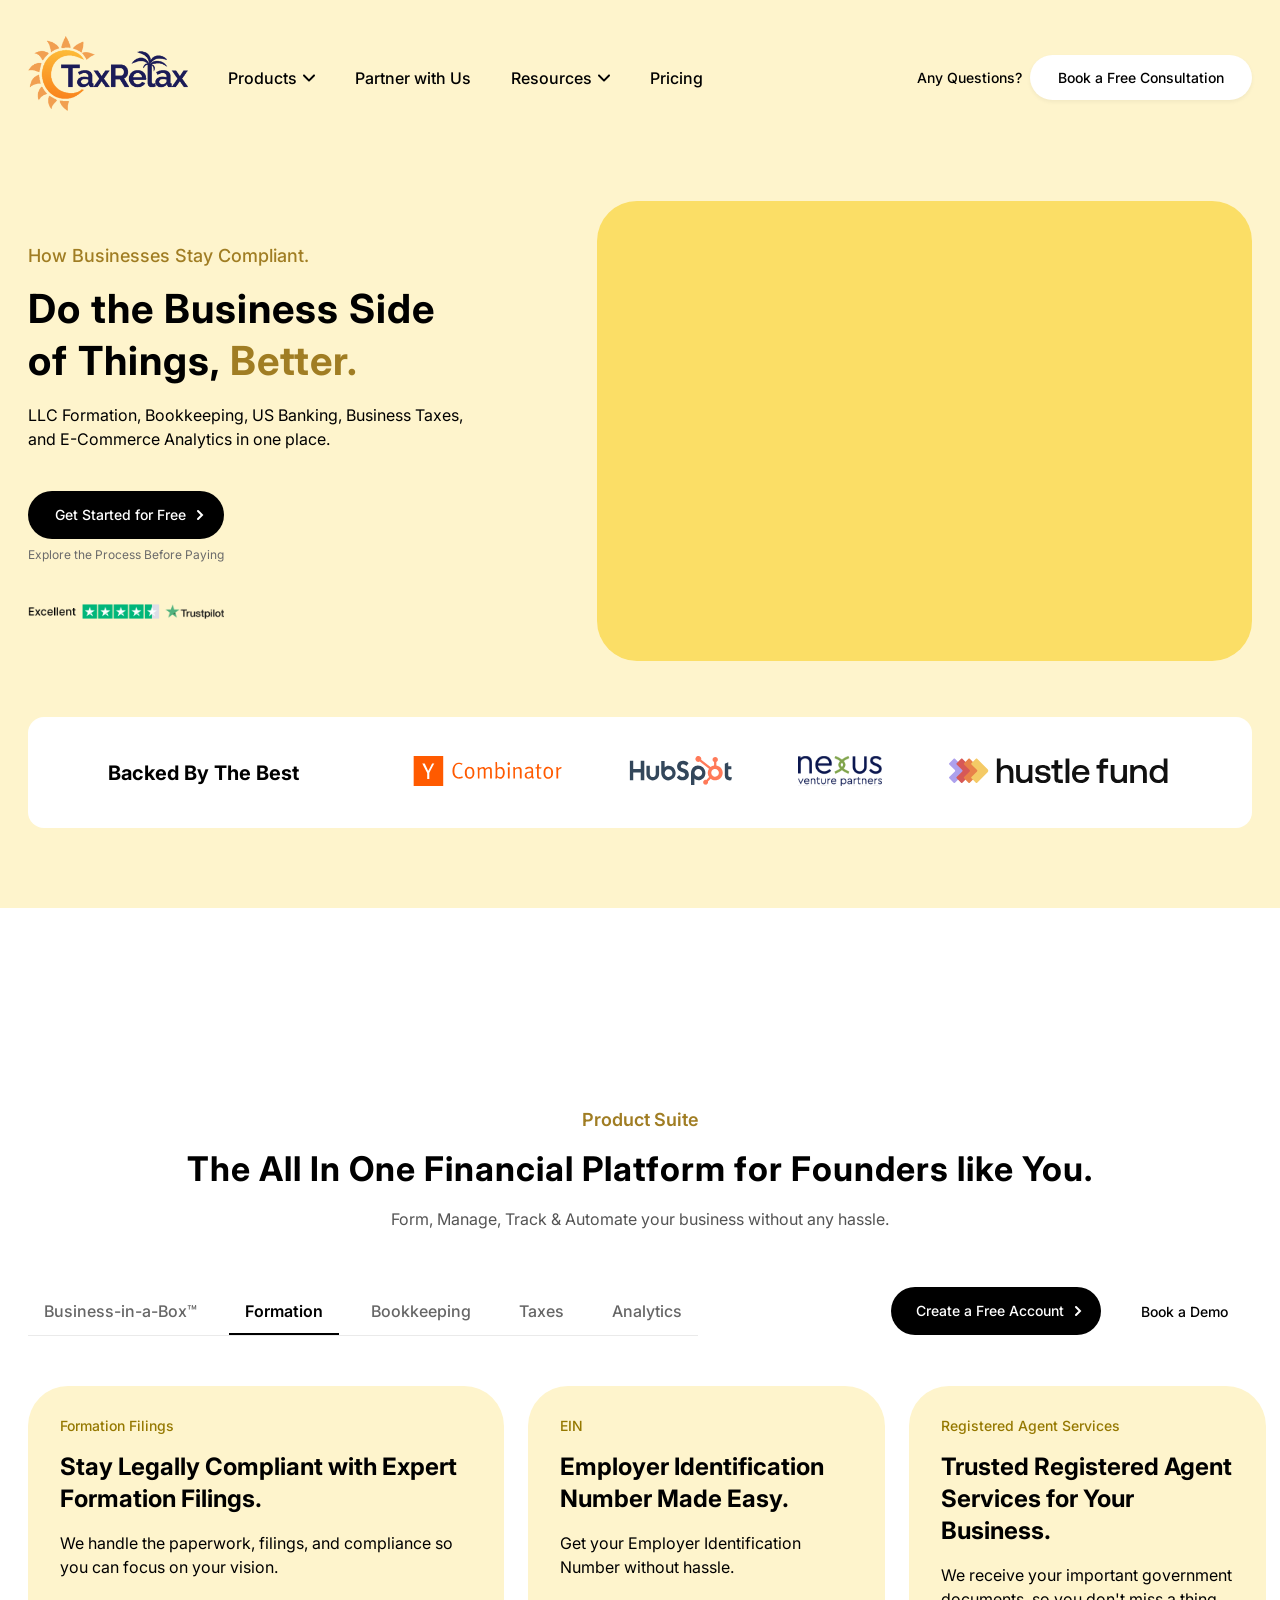
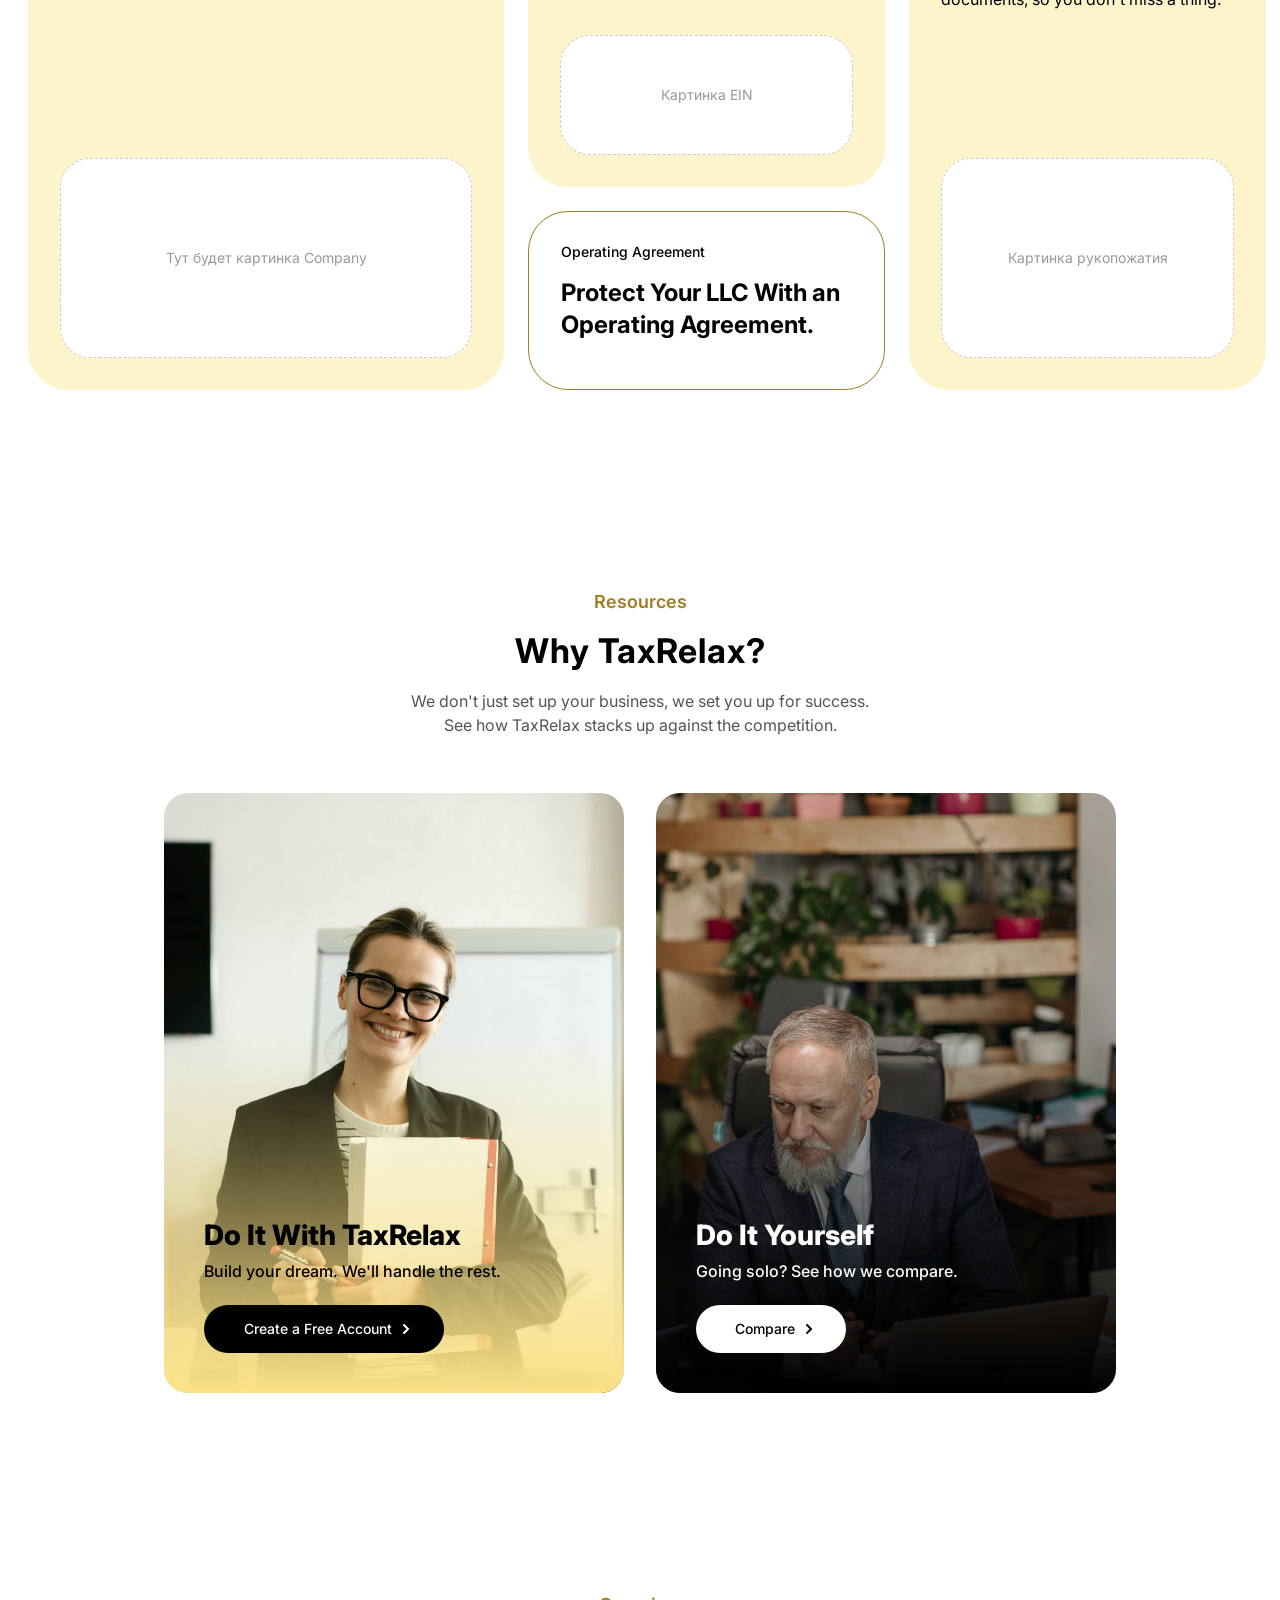
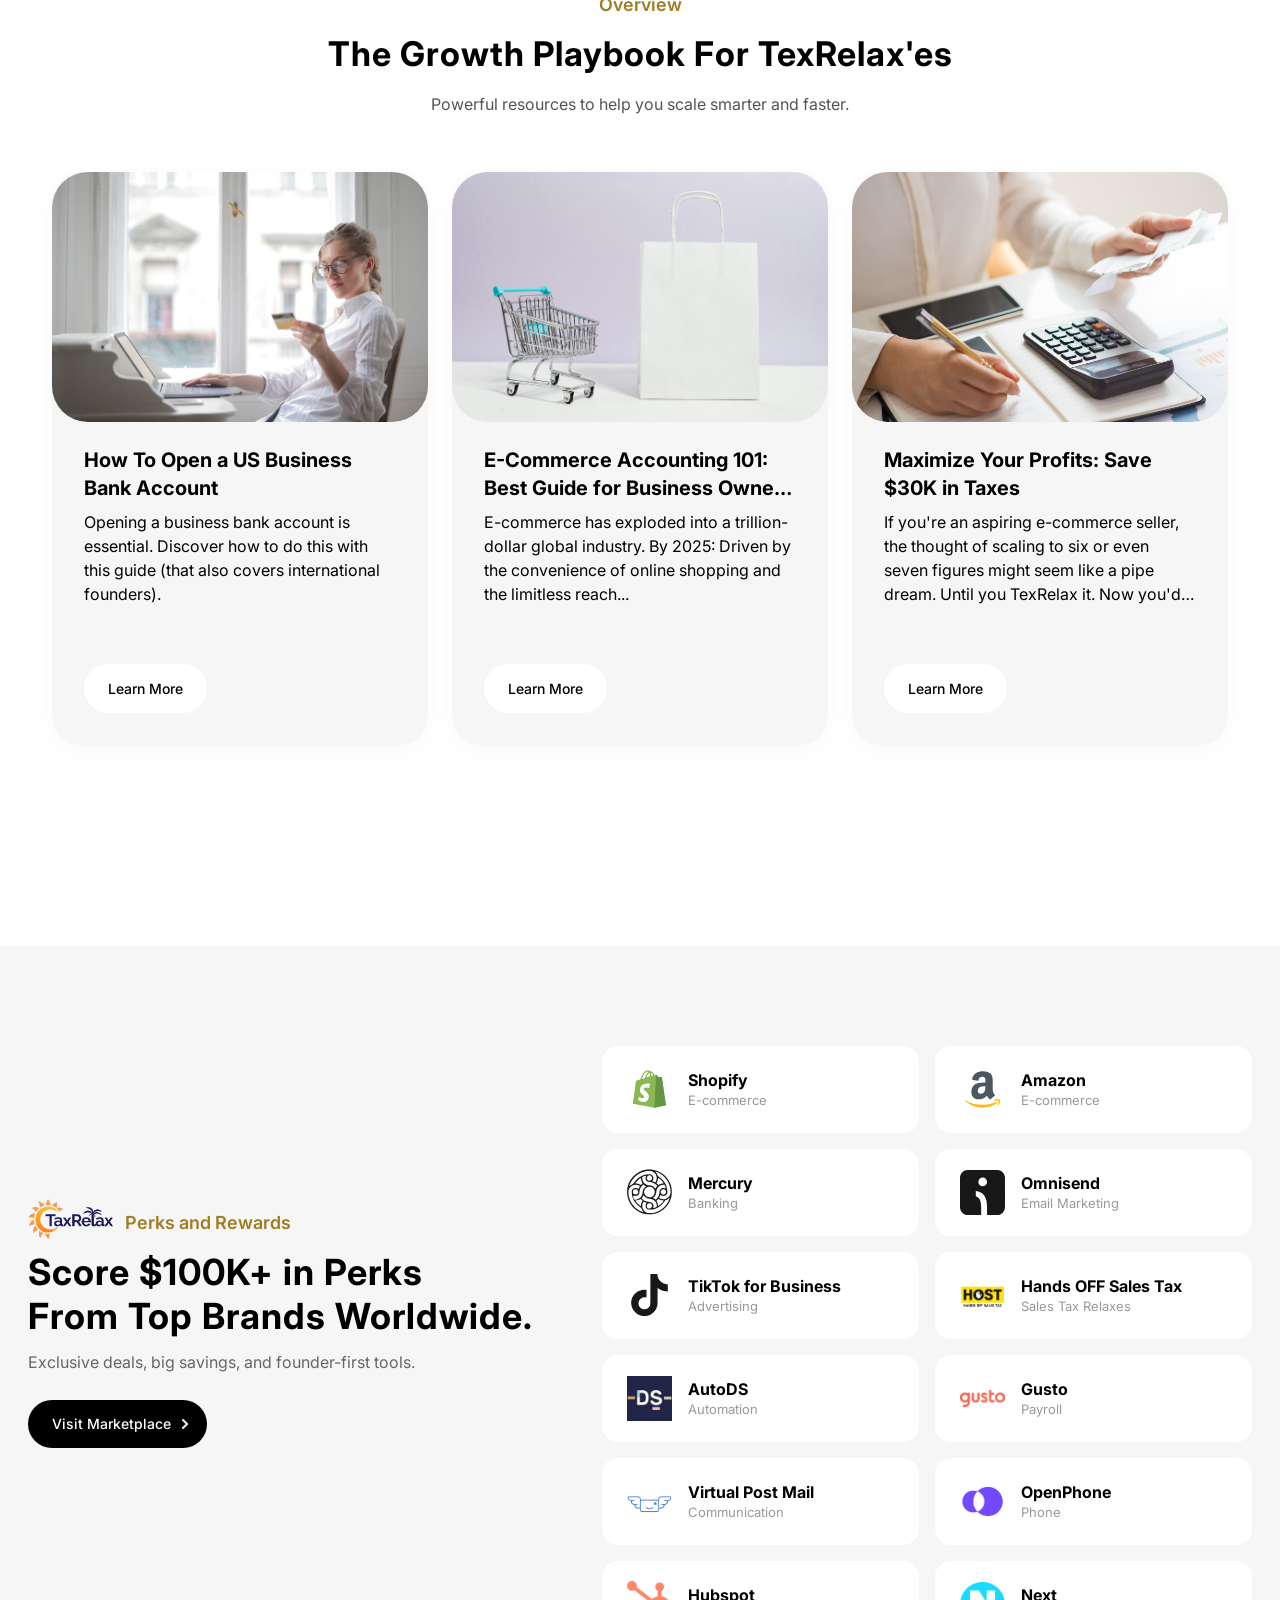
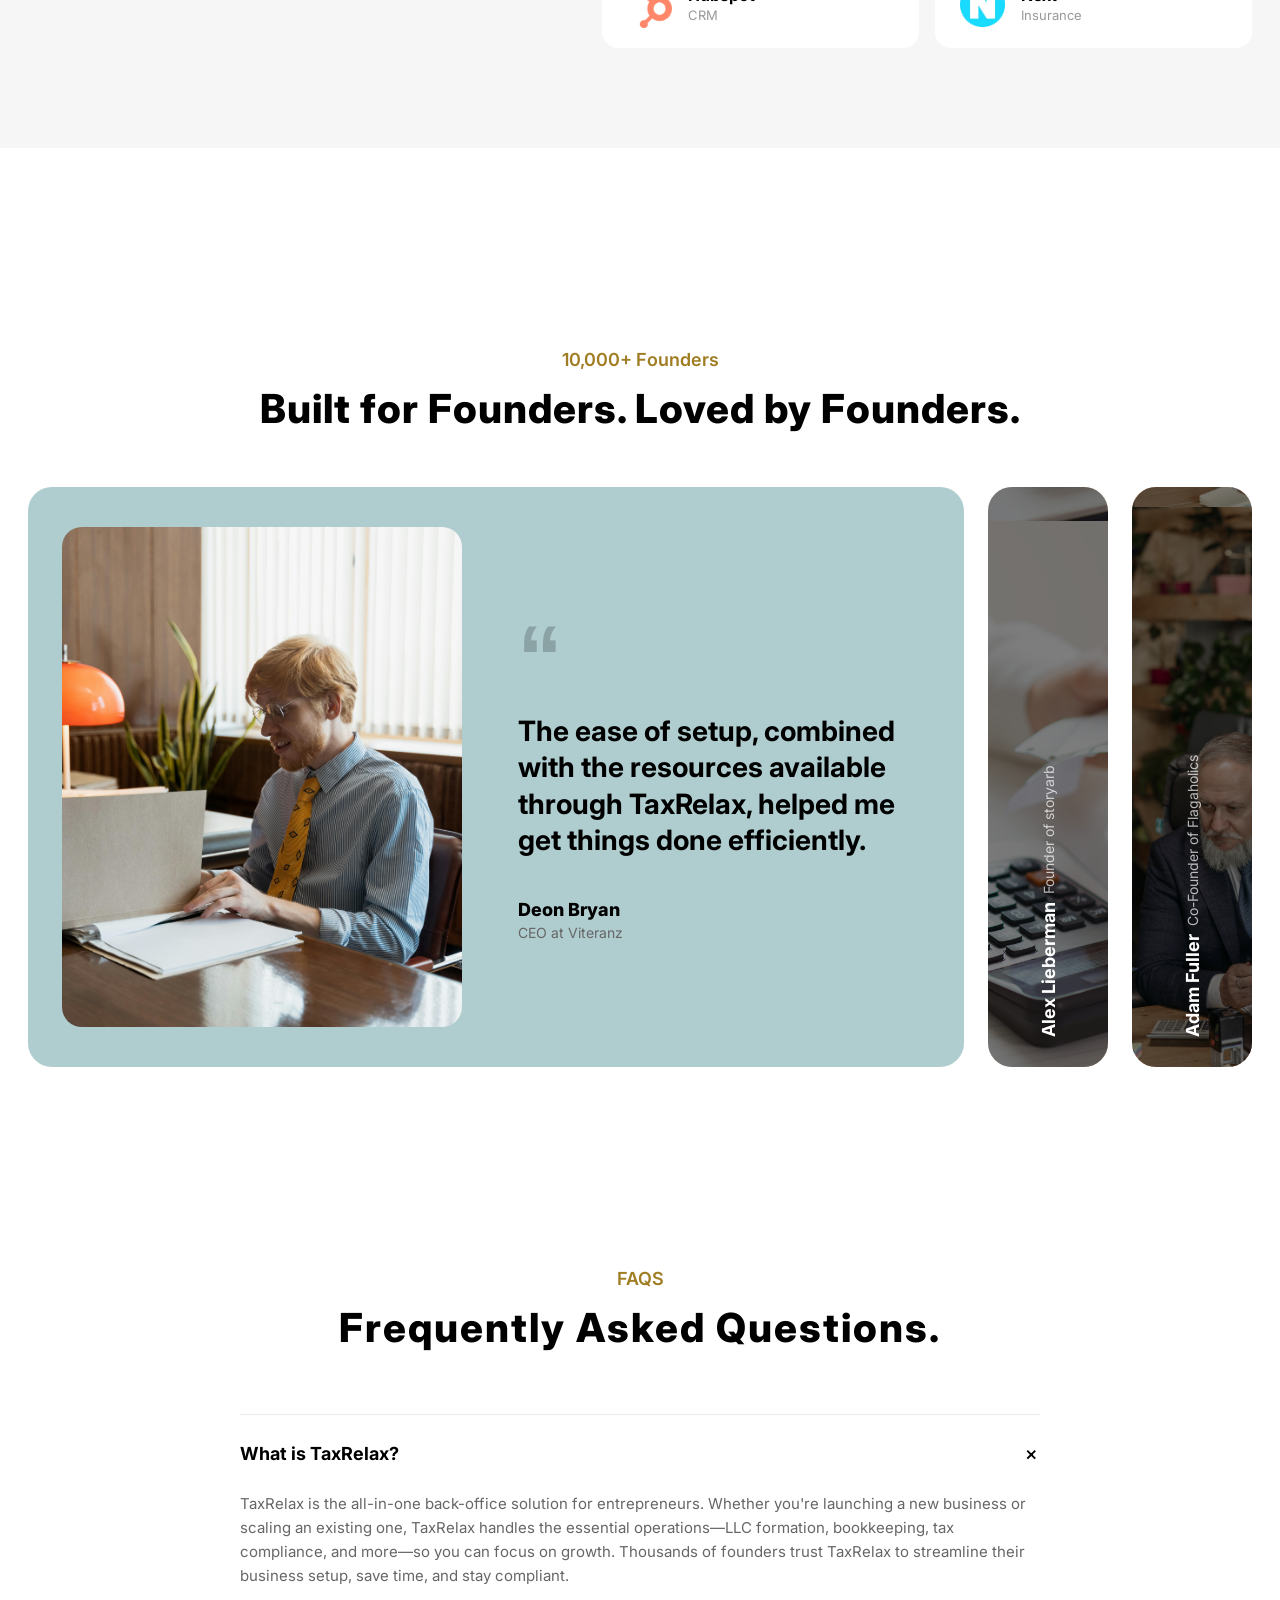
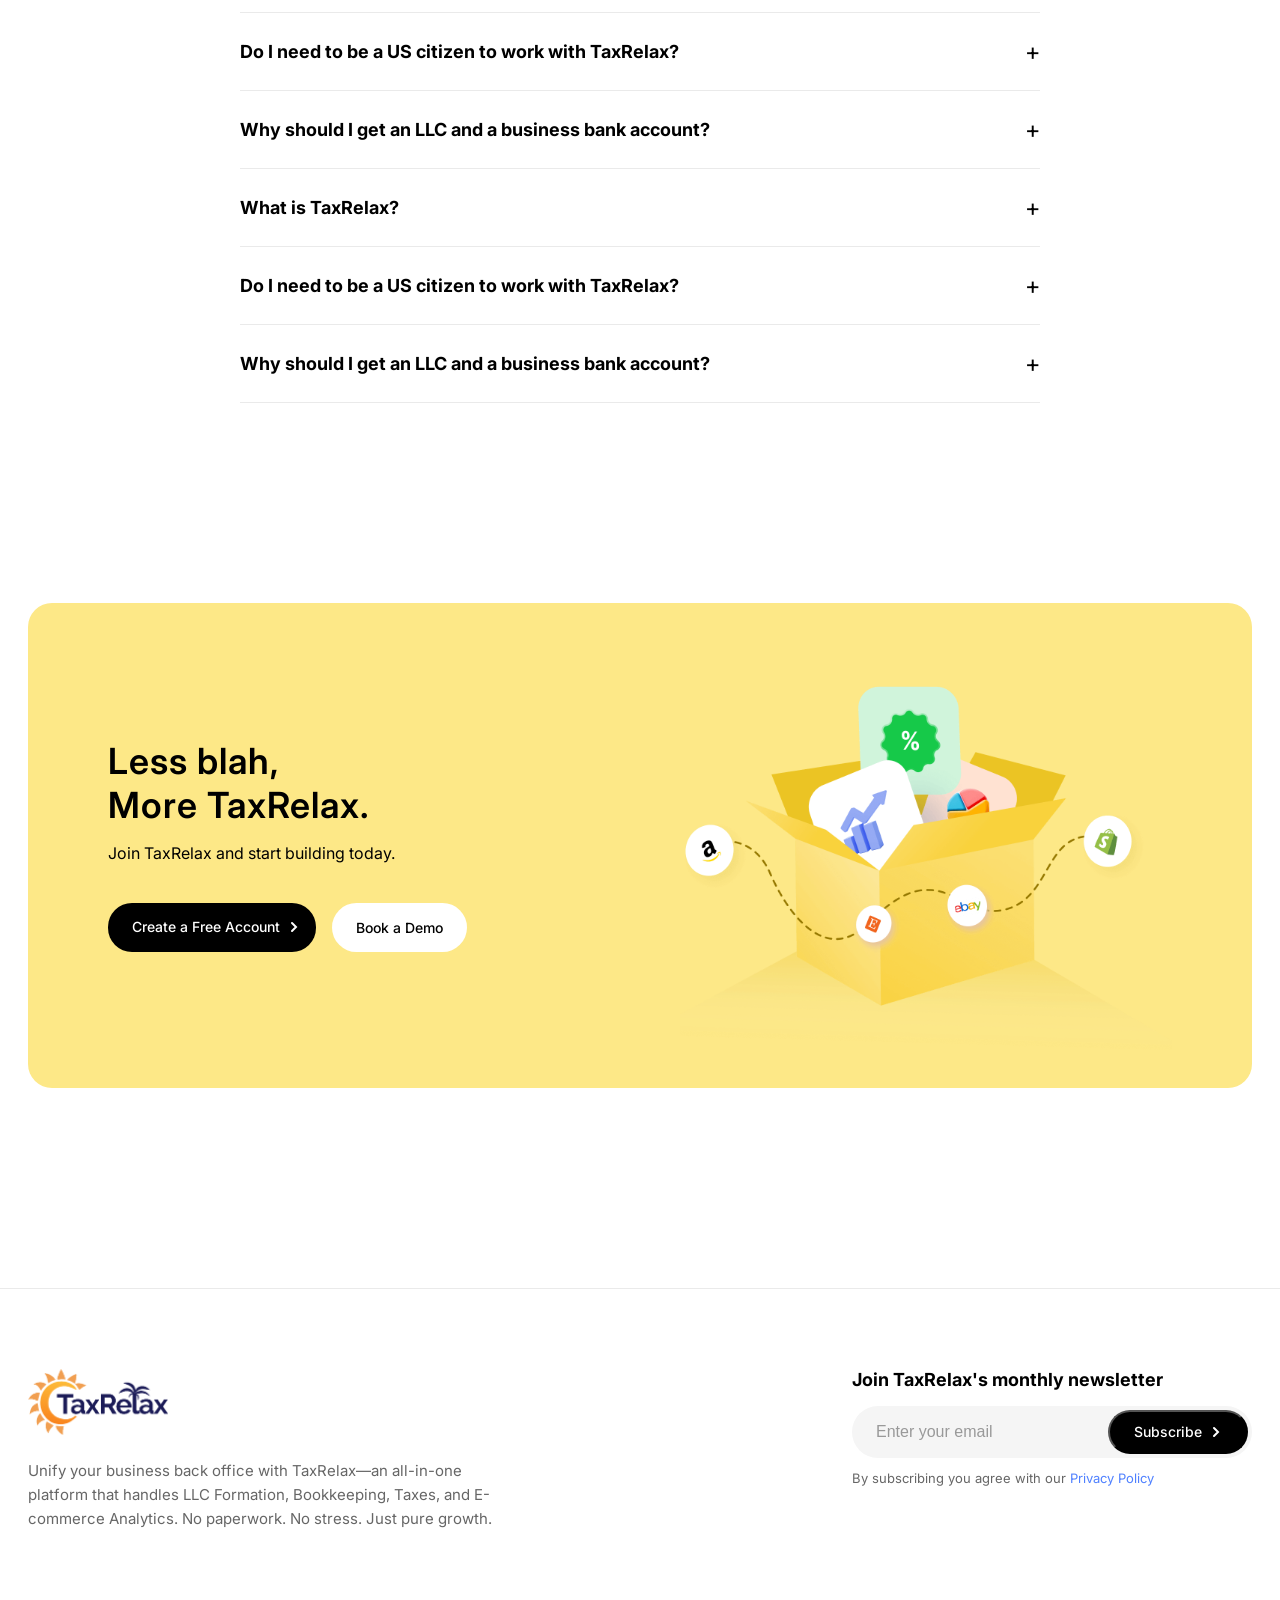
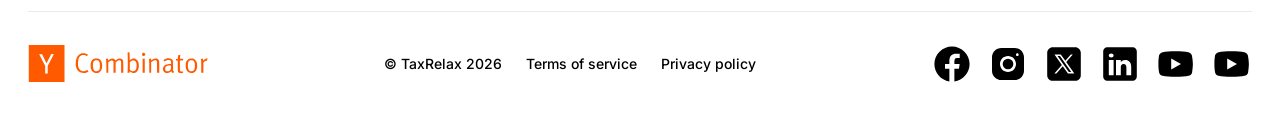
==== commit a5cf5425: "about закончен, и я тоже" ====
--- a/index.html
+++ b/index.html
@@ -35,11 +35,11 @@
                         <li class="nav__item">
                             <a href="#" class="nav__link">Resources<img src="assets/images/logo/angle-down.svg" class="arrow" alt="arrow"></a>
                             <div class="dropdown-menu">
-                                <a href="products.html" class="dropdown-item">
+                                <a href="blog.html" class="dropdown-item">
                                     <svg xmlns="http://www.w3.org/2000/svg" width="24" height="24" viewBox="0 0 24 24" fill="none" stroke="currentColor" stroke-width="2" stroke-linecap="round" stroke-linejoin="round" class="icon lucide lucide-message-circle-icon lucide-message-circle"><path d="M2.992 16.342a2 2 0 0 1 .094 1.167l-1.065 3.29a1 1 0 0 0 1.236 1.168l3.413-.998a2 2 0 0 1 1.099.092 10 10 0 1 0-4.777-4.719"/></svg> Blog</a>
                                 <a href="#" class="dropdown-item">
                                     <svg xmlns="http://www.w3.org/2000/svg" width="24" height="24" viewBox="0 0 24 24" fill="none" stroke="currentColor" stroke-width="2" stroke-linecap="round" stroke-linejoin="round" class="icon lucide lucide-blocks-icon lucide-blocks"><path d="M10 22V7a1 1 0 0 0-1-1H4a2 2 0 0 0-2 2v12a2 2 0 0 0 2 2h12a2 2 0 0 0 2-2v-5a1 1 0 0 0-1-1H2"/><rect x="14" y="2" width="8" height="8" rx="1"/></svg> Integration</a>
-                                <a href="#" class="dropdown-item">
+                                <a href="about.html" class="dropdown-item">
                                     <svg xmlns="http://www.w3.org/2000/svg" width="24" height="24" viewBox="0 0 24 24" fill="none" stroke="currentColor" stroke-width="2" stroke-linecap="round" stroke-linejoin="round" class="icon lucide lucide-users-round-icon lucide-users-round"><path d="M18 21a8 8 0 0 0-16 0"/><circle cx="10" cy="8" r="5"/><path d="M22 20c0-3.37-2-6.5-4-8a5 5 0 0 0-.45-8.3"/></svg> About Us</a>
                             </div>
                         </li>
@@ -66,7 +66,7 @@
                         <p class="section__description">LLC Formation, Bookkeeping, US Banking, Business Taxes,<br> and E-Commerce Analytics in one place.</p>
 
                         <div class="hero__action">
-                            <a href="#" class="btn btn--black">Get Started for Free <span class="btn__arrow">›</span></a>
+                            <a href="#" class="btn btn--black">Get Started for Free<svg width="12" height="12" viewBox="0 0 12 12" fill="none"><path d="M4 2L8 6L4 10" stroke="white" stroke-width="2" stroke-linecap="round"/></svg></a>
                             <p class="hero__note">Explore the Process Before Paying</p>
                         </div>
 
@@ -109,7 +109,7 @@
                     </ul>
 
                     <div class="products__actions">
-                        <a href="#" class="btn btn--black">Create a Free Account <span class="btn__arrow">›</span></a>
+                        <a href="#" class="btn btn--black">Create a Free Account <svg width="12" height="12" viewBox="0 0 12 12" fill="none"><path d="M4 2L8 6L4 10" stroke="white" stroke-width="2" stroke-linecap="round"/></svg></a>
                         <a href="#" class="btn btn--gray">Book a Demo</a>
                     </div>
                 </nav>
@@ -303,7 +303,7 @@
                         <div class="resource-card__content">
                             <h3 class="resource-card__title">Do It With TaxRelax</h3>
                             <p class="resource-card__text">Build your dream. We'll handle the rest.</p>
-                            <a href="#" class="btn btn--black">Create a Free Account <span class="btn__arrow">›</span></a>
+                            <a href="#" class="btn btn--black">Create a Free Account<svg width="12" height="12" viewBox="0 0 12 12" fill="none"><path d="M4 2L8 6L4 10" stroke="white" stroke-width="2" stroke-linecap="round"/></svg></a>
                         </div>
                     </div>
                 
@@ -314,7 +314,7 @@
                         <div class="resource-card__content">
                             <h3 class="resource-card__title">Do It Yourself</h3>
                             <p class="resource-card__text">Going solo? See how we compare.</p>
-                            <a href="#" class="btn btn--white">Compare <span class="btn__arrow">›</span></a>
+                            <a href="#" class="btn btn--white">Compare<svg width="12" height="12" viewBox="0 0 12 12" fill="none"><path d="M4 2L8 6L4 10" stroke="currentColor" stroke-width="2" stroke-linecap="round"/></svg></a>
                         </div>
                     </div>
                 
@@ -371,7 +371,7 @@
                         </div>
                         <h2 class="section__title">Score $100K+ in Perks<br> From Top Brands Worldwide.</h2>
                         <p class="section__description">Exclusive deals, big savings, and founder-first tools.</p>
-                        <a href="#" class="btn btn--black">Visit Marketplace <span class="btn__arrow">›</span></a>
+                        <a href="#" class="btn btn--black">Visit Marketplace<svg width="12" height="12" viewBox="0 0 12 12" fill="none"><path d="M4 2L8 6L4 10" stroke="white" stroke-width="2" stroke-linecap="round"/></svg></a>
                     </div>
                 
                     <div class="perks__grid">
@@ -632,7 +632,7 @@
                 </div>
                 <!-- 
                 <div class="faq__actions" style="text-align: center; margin-top: 40px;">
-                    <a href="#" class="btn btn--black">Show More <span class="btn__arrow">v</span></a>
+                    <a href="#" class="btn btn--black">Show More<svg width="12" height="12" viewBox="0 0 12 12" fill="none"><path d="M4 2L8 6L4 10" stroke="white" stroke-width="2" stroke-linecap="round"/></svg></a>
                 </div> 
                 -->
             </div>
@@ -646,7 +646,7 @@
                         <h3 class="cta-banner__title">Less blah,<br>More TaxRelax.</h3>
                         <p class="cta-banner__text">Join TaxRelax and start building today.</p>
                         <div class="cta-banner__actions">
-                            <a href="#" class="btn btn--black">Create a Free Account <span class="btn__arrow">›</span></a>
+                            <a href="#" class="btn btn--black">Create a Free Account<svg width="12" height="12" viewBox="0 0 12 12" fill="none"><path d="M4 2L8 6L4 10" stroke="white" stroke-width="2" stroke-linecap="round"/></svg></a>
                             <a href="#" class="btn btn--gray">Book a Demo</a>
                         </div>
                     </div>
@@ -675,7 +675,7 @@
 
                     <form class="footer__form">
                         <input type="email" placeholder="Enter your email" class="footer__input" required>
-                        <button type="submit" class="btn btn--black footer__submit">Subscribe <span class="btn__arrow">›</span></button>
+                        <button type="submit" class="btn btn--black footer__submit">Subscribe<svg width="12" height="12" viewBox="0 0 12 12" fill="none"><path d="M4 2L8 6L4 10" stroke="white" stroke-width="2" stroke-linecap="round"/></svg></button>
                     </form>
 
                     <p class="footer__consent">By subscribing you agree with our <a href="#">Privacy Policy</a></p>
@@ -711,4 +711,4 @@
 
     <script src="assets/js/main.js"></script>
 </body>
-</html>+</html>
--- a/assets/css/style.css
+++ b/assets/css/style.css
@@ -55,7 +55,7 @@
 .btn--black {    
     display: flex;
     max-width: 240px;
-    padding: 16px 12px 16px 24px;
+    padding: 16px 16px 16px 24px;
     justify-content: center;
     align-items: center;
     gap: 8px;
@@ -70,29 +70,36 @@
     cursor: pointer;
     text-decoration: none;
     transition: transform 0.2s ease;
-    white-space: nowrap;.
+    white-space: nowrap;
 }
 .btn--black:hover {
     transform: translateY(-2px);
 }
-.btn__arrow {
+/* .btn__arrow {
     margin-left: 8px;
     font-size: 20px;
     line-height: 1;
-}
+} */
 
 /* Белая кнопка */
 .btn--white {
-    display: inline-flex;
-    align-items: center;
-    background-color: #ffffff;
-    color: var(--color-dark);
-    padding: 14px 28px;
-    border-radius: 50px;
-    font-size: 16px;
-    font-weight: 600;
+    display: flex;
+    max-width: 150px;
+    padding: 16px 16px 16px 24px;
+    justify-content: center;
+    align-items: center;
+    gap: 8px;
+    background-color: #fff;
+    border-radius: 24px;
+    text-align: center;
+    font-size: 14px;
+    font-family: Inter;
+    font-weight: 500;
+    line-height: 16px;
+    cursor: pointer;
     text-decoration: none;
     transition: transform 0.2s ease;
+    white-space: nowrap;
 }
 .btn--white:hover {
     transform: translateY(-2px);
@@ -108,9 +115,22 @@
     text-decoration: none;
     transition: background-color 0.2s;
 }
-
 .btn--gray:hover {
     background-color: #E0E0E0;
+}
+
+.btn--gray {
+    background-color: #fff;
+    color: var(--color-dark);
+    padding: 16px 24px;
+    border-radius: 50px;
+    font-size: 14px;
+    font-weight: 500;
+    text-decoration: none;
+    transition: background-color 0.2s;
+}
+.btn--gray:hover {
+    background-color: #eee;
 }
 
 
@@ -166,12 +186,25 @@
     margin: 16px 0;
     width: 100%;
 }
+.section__title {
+    font-size: 34px;
+    line-height: 44px;
+    letter-spacing: 1px;
+    font-weight: 700;
+    color: #000;
+    margin: 16px 0;
+    width: 100%;
+}
 .section__description {
     font-size: 16px;
     line-height: 24px;
     font-weight: 400;
     color: #545454;
     width: 100%;
+}
+.section__mini-text {
+    /* text-align: left; */
+    margin: 8px 0;
 }
 
 /* HEADER ++++++++++++++++++++++++++++++++++++++++++++++++++++++++++++++++++++++++++++++++++++++++++++++++++++ */
@@ -458,9 +491,9 @@
     width: 210px;
     height: 48px;
 }
-.products__actions .btn__arrow {
+/* .products__actions .btn__arrow {
     margin-left: 4px;
-}
+} */
 
 /* Панели контента ================================================== */
 @keyframes fadeIn {
@@ -768,6 +801,7 @@
 
 /* SECTION-OVERVIEW ++++++++++++++++++++++++++++++++++++++++++++++++++++++++++++++++++++++++++++++++++++++++++++++++++++ */
 /* SECTION-OVERVIEW ++++++++++++++++++++++++++++++++++++++++++++++++++++++++++++++++++++++++++++++++++++++++++++++++++++ */
+
 .overview__grid {
     display: flex;
     justify-content: center;
@@ -878,10 +912,7 @@
     margin-bottom: 26px;
 }
 
-.perks .btn--black {
-    display: inline-block;
-    padding: 12px 6px 12px 6px;
-}
+
 
 /* Сетка карточек справа */
 .perks__grid {
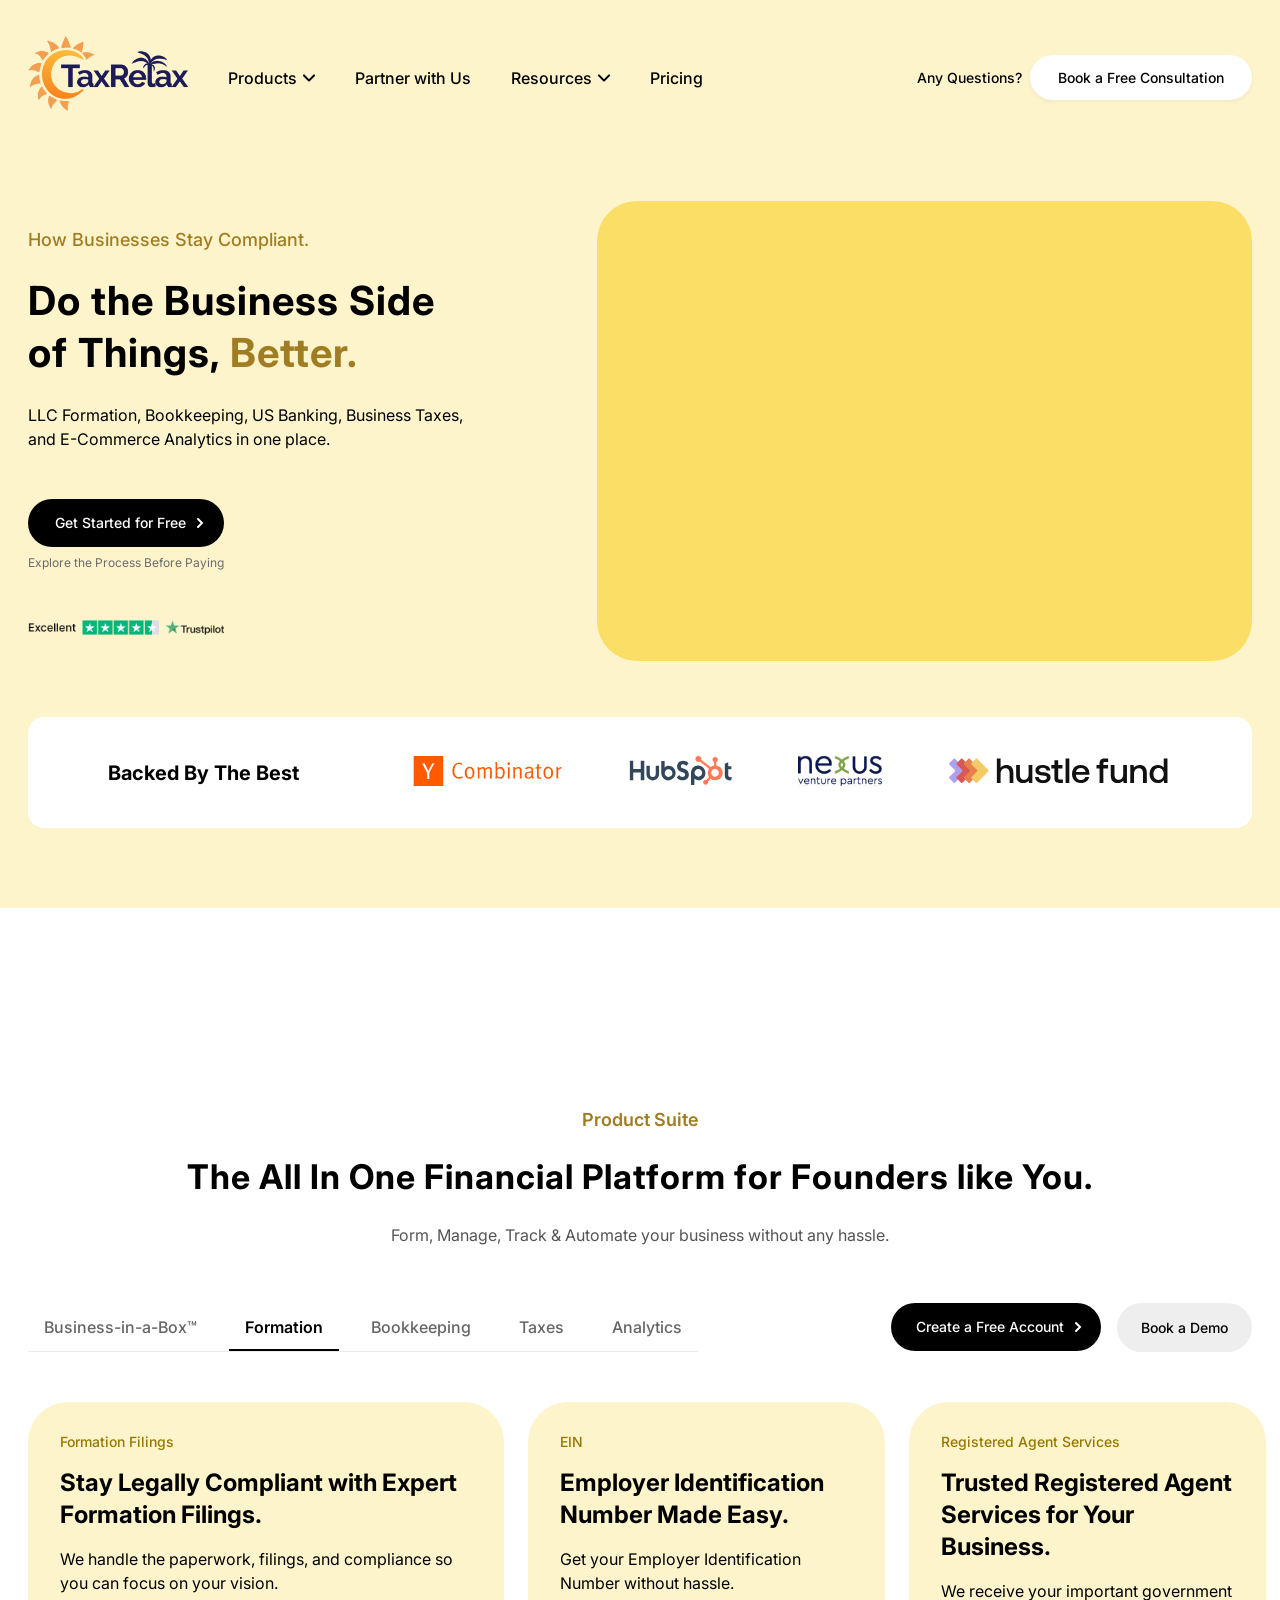
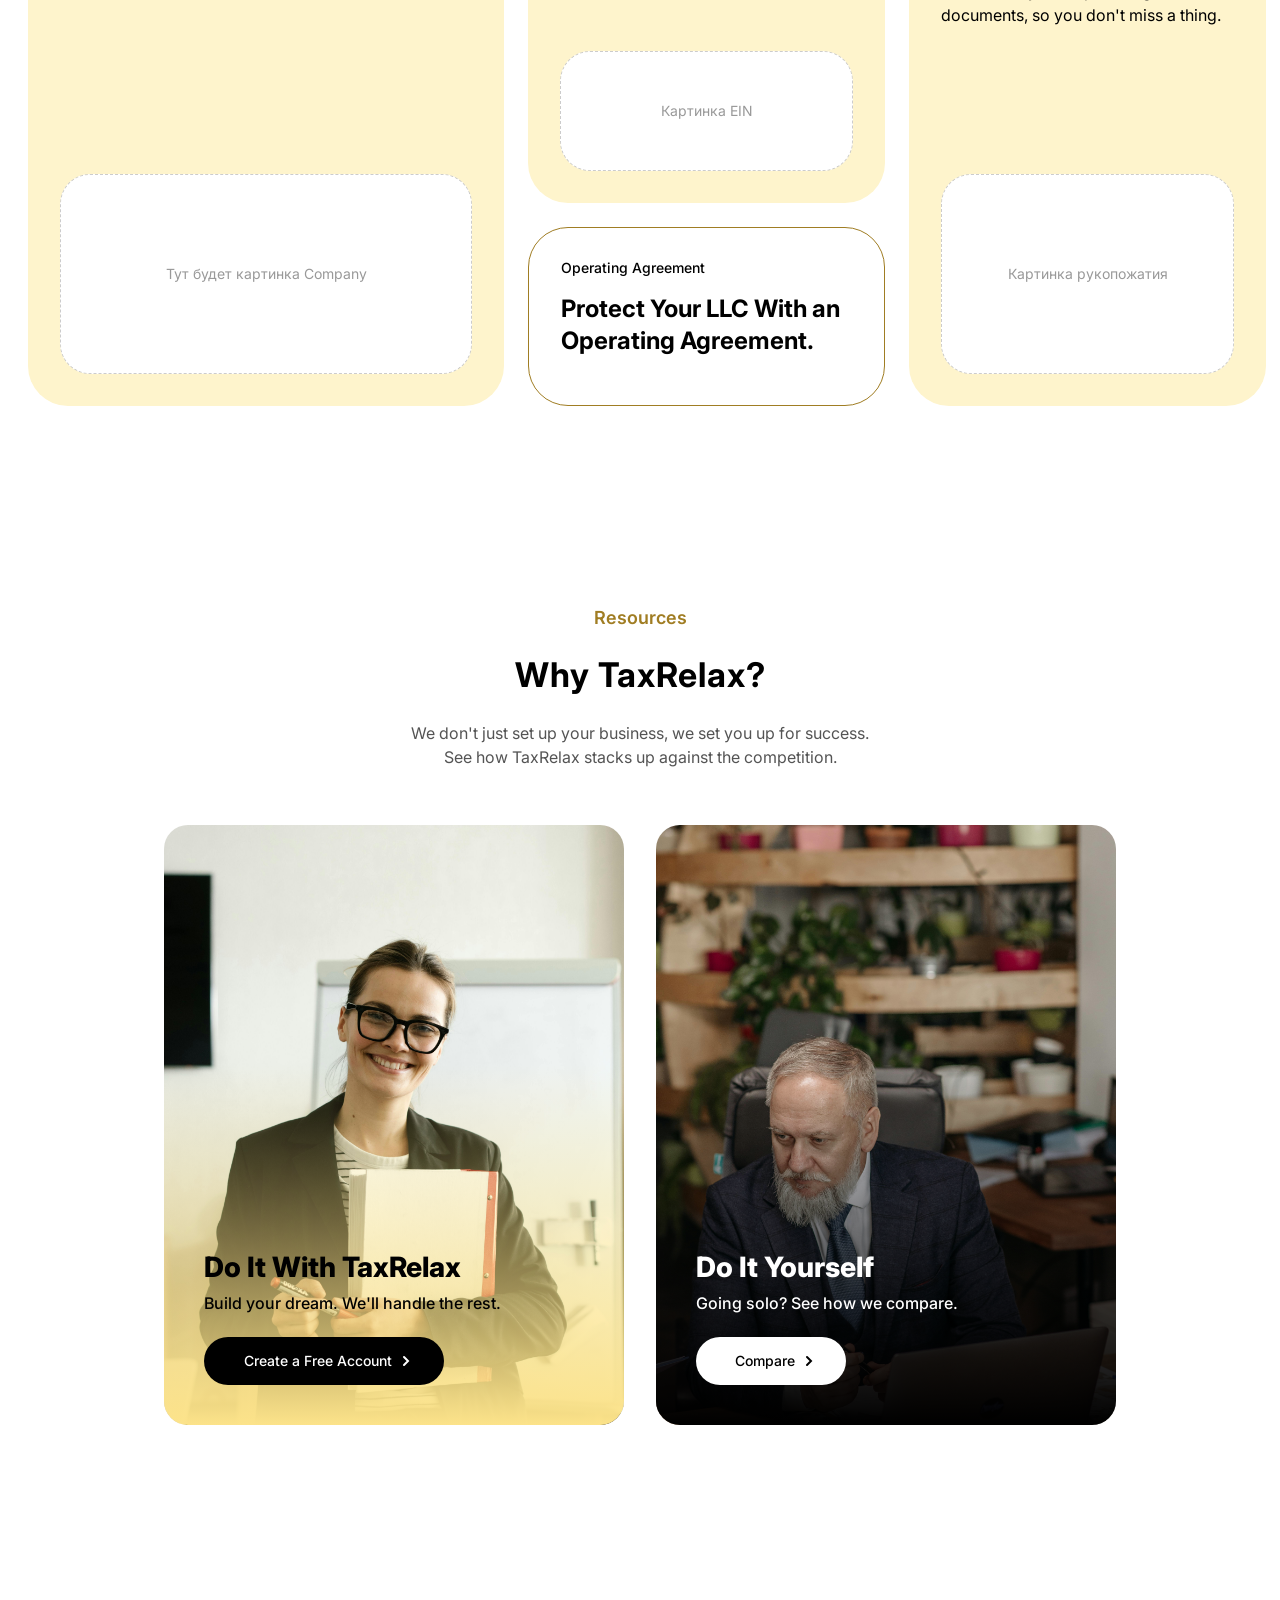
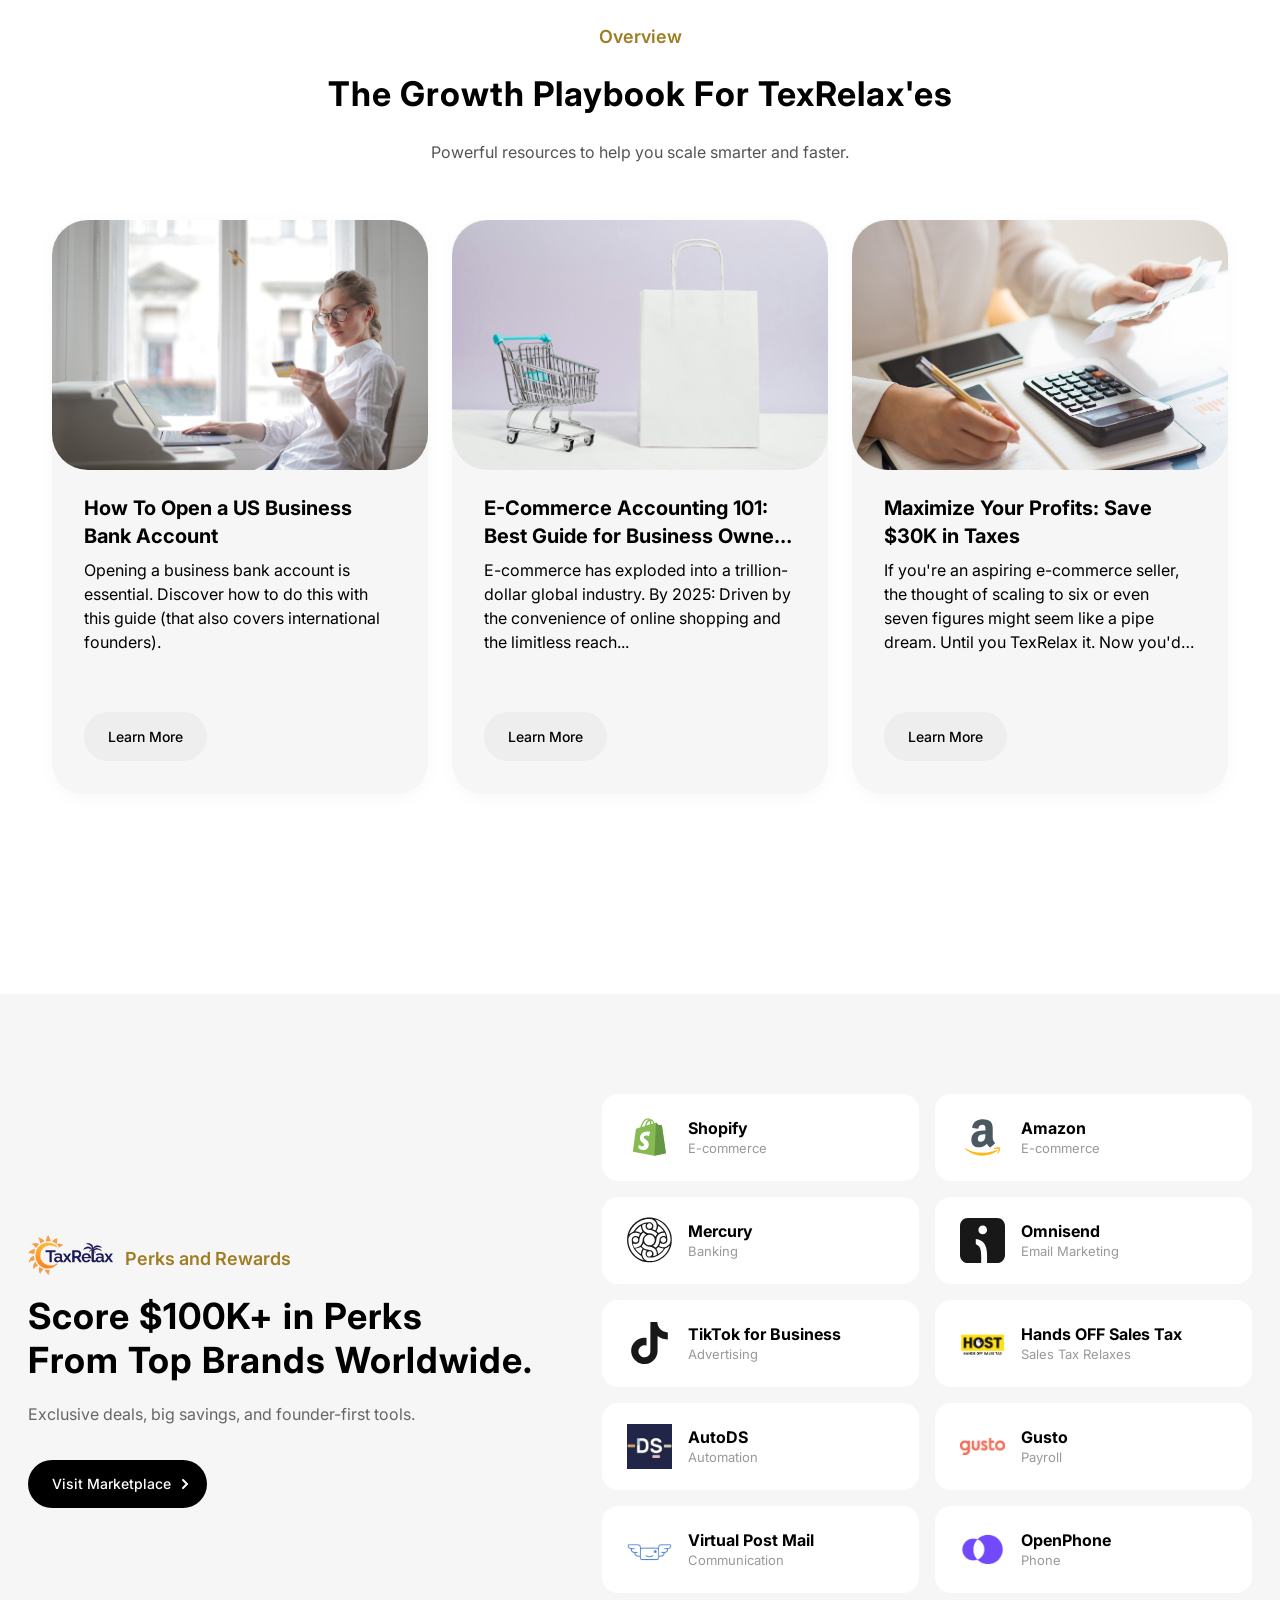
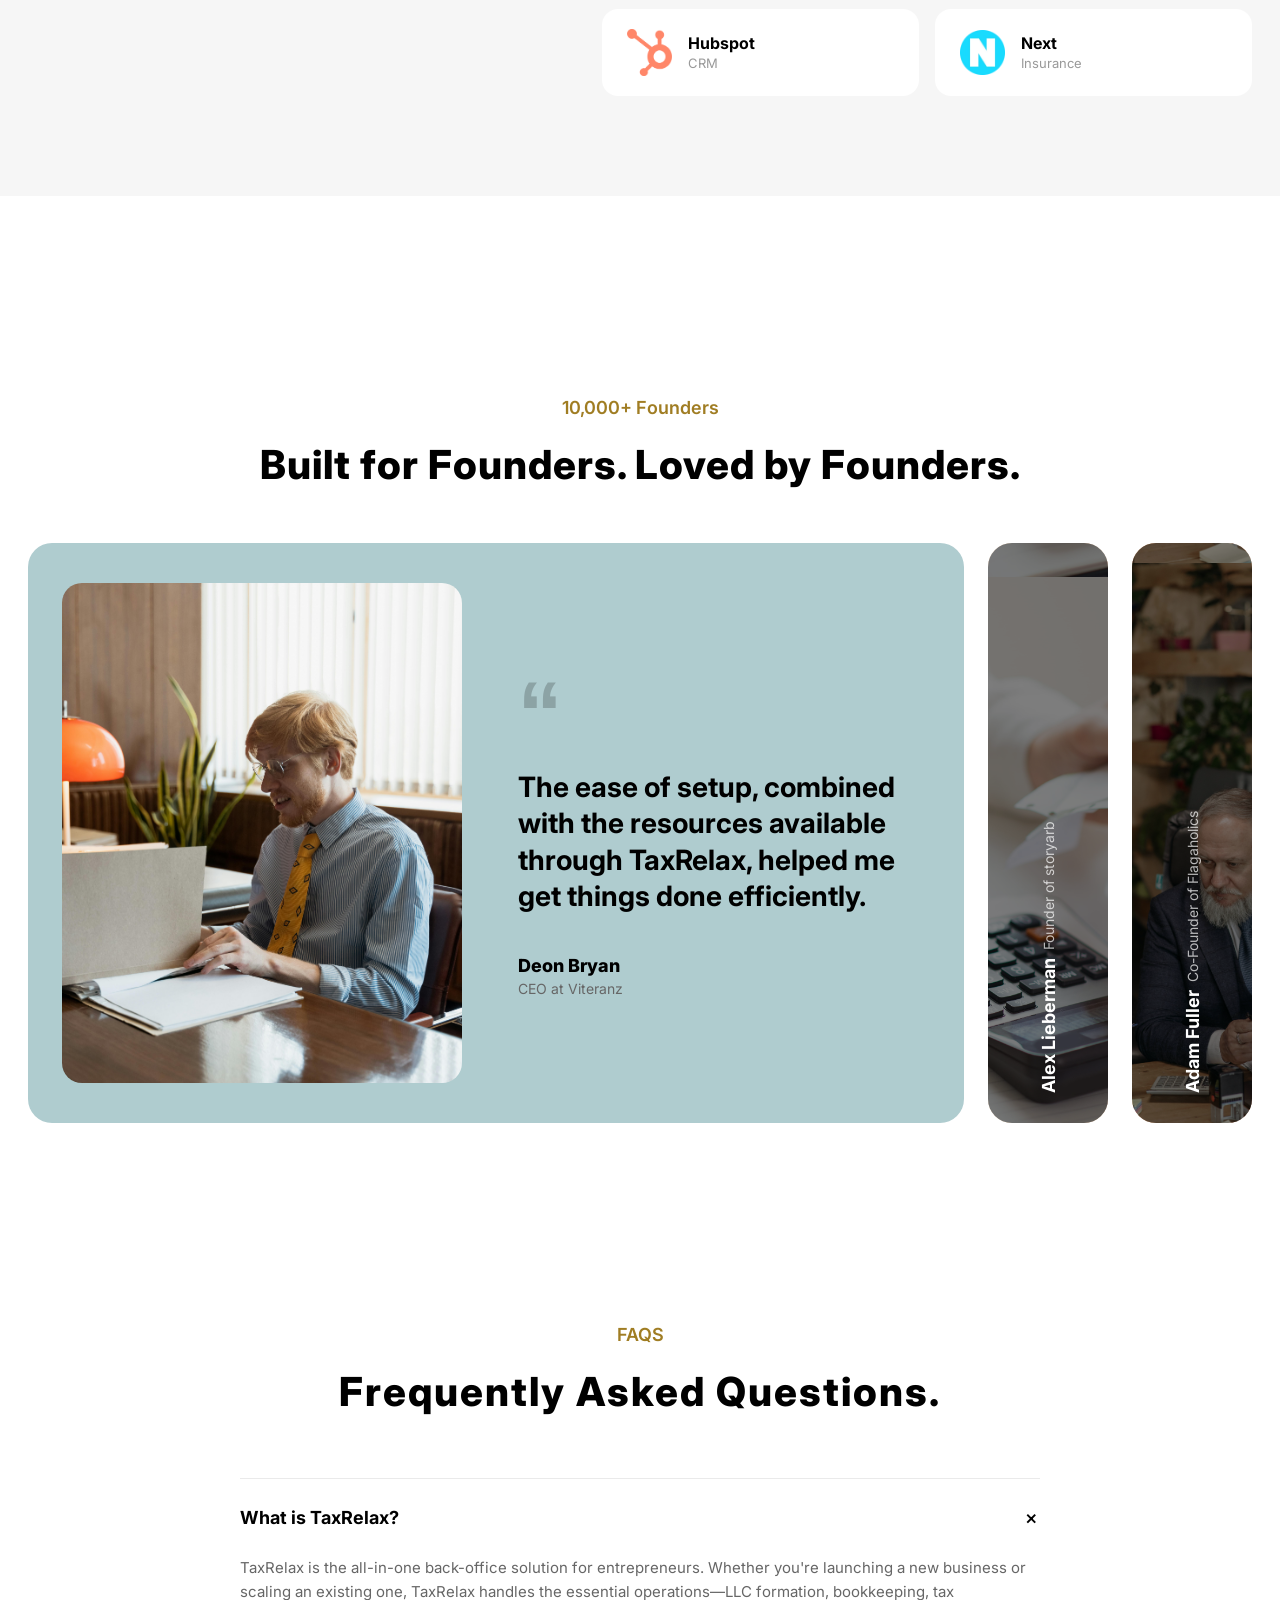
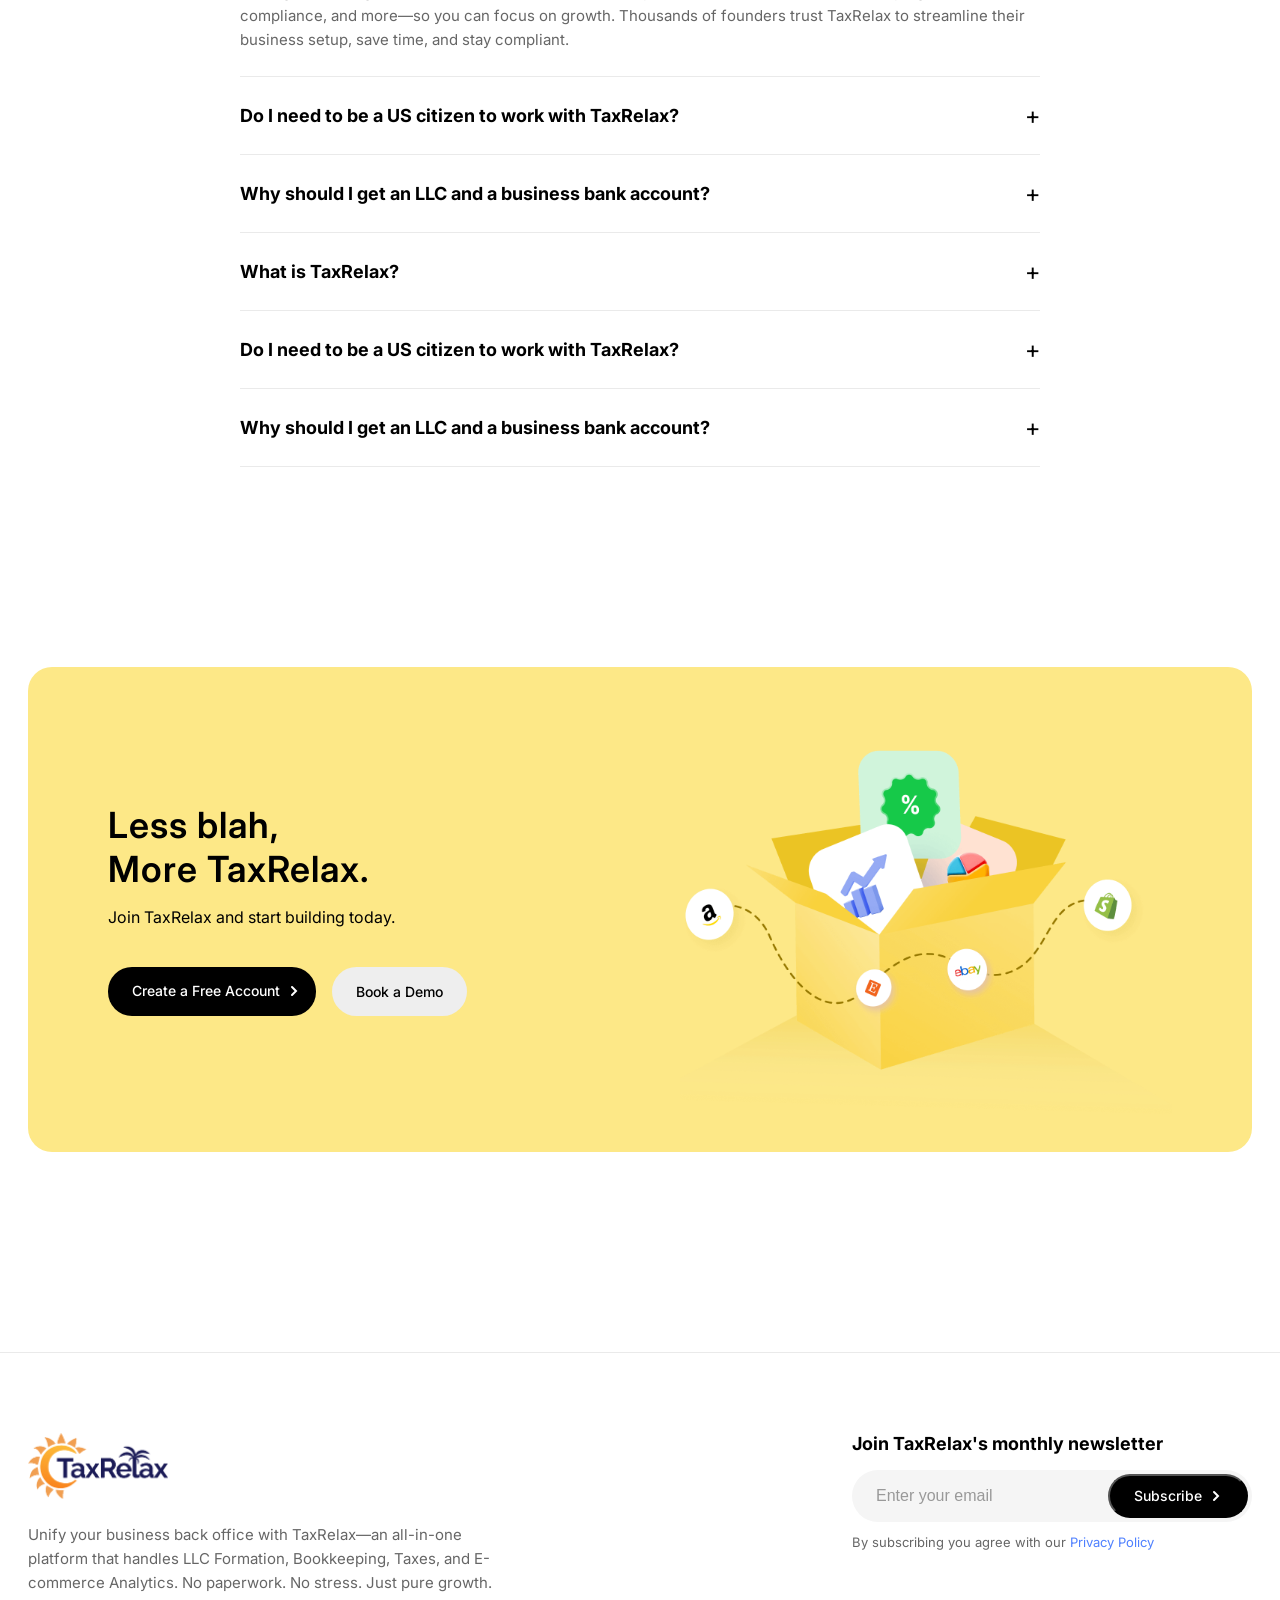
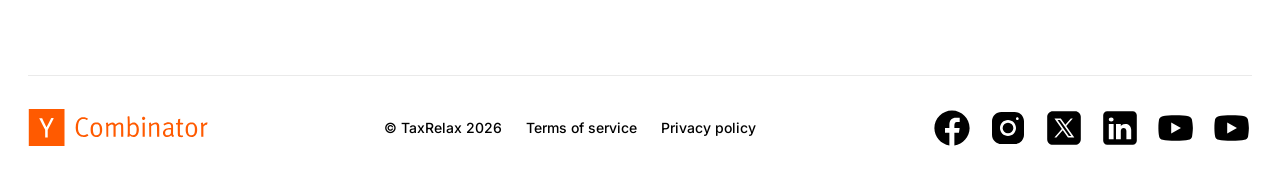
==== commit 7b18ae1e: "Помогите мне" ====
--- a/index.html
+++ b/index.html
@@ -10,6 +10,9 @@
     
     <!-- Стили-->
     <link rel="stylesheet" href="assets/css/style.css">
+    <link rel="stylesheet" href="assets/css/blog.css">
+    <link rel="stylesheet" href="assets/css/about.css">
+    <link rel="stylesheet" href="assets/css/formation.css">
 </head>
 <body>
 
@@ -23,7 +26,7 @@
                         <li class="nav__item">
                             <a href="#" class="nav__link">Products<img src="assets/images/logo/angle-down.svg" class="arrow" alt="arrow"></a>
                             <div class="dropdown-menu">
-                                <a href="products.html" class="dropdown-item">
+                                <a href="formation.html" class="dropdown-item">
                                     <svg xmlns="http://www.w3.org/2000/svg" width="24" height="24" viewBox="0 0 24 24" fill="none" stroke="currentColor" stroke-width="2" stroke-linecap="round" stroke-linejoin="round" class="icon lucide lucide-rocket-icon lucide-rocket"><path d="M12 15v5s3.03-.55 4-2c1.08-1.62 0-5 0-5"/><path d="M4.5 16.5c-1.5 1.26-2 5-2 5s3.74-.5 5-2c.71-.84.7-2.13-.09-2.91a2.18 2.18 0 0 0-2.91-.09"/><path d="M9 12a22 22 0 0 1 2-3.95A12.88 12.88 0 0 1 22 2c0 2.72-.78 7.5-6 11a22.4 22.4 0 0 1-4 2z"/><path d="M9 12H4s.55-3.03 2-4c1.62-1.08 5 .05 5 .05"/></svg> Formation</a>
                                 <a href="#" class="dropdown-item">
                                     <svg xmlns="http://www.w3.org/2000/svg" width="24" height="24" viewBox="0 0 24 24" fill="none" stroke="currentColor" stroke-width="2" stroke-linecap="round" stroke-linejoin="round" class="icon lucide lucide-circle-user-round-icon lucide-circle-user-round"><path d="M18 20a6 6 0 0 0-12 0"/><circle cx="12" cy="10" r="4"/><circle cx="12" cy="12" r="10"/></svg> AI Junior Accounting</a>
--- a/assets/css/style.css
+++ b/assets/css/style.css
@@ -21,6 +21,17 @@
     --color-yelloBlock:#FBDE66;
     --color-logo-orange: #F98B21;
     --font-main: 'Inter', -apple-system, sans-serif;
+    --yellow: #F5C842;
+    --yellow-bg: #FFFBE8;
+    --gray-line: #E0E0E0;
+    --gray-node: #D4D4D4;
+    --gray-card: #F4F4F4;
+    --text-dark: #111;
+    --text-mid: #555;
+    --text-light: #999;
+    --line-w: 2px;
+    --node-size: 28px;
+    --card-radius: 16px;
 }
 
 body {
@@ -117,20 +128,6 @@
 }
 .btn--gray:hover {
     background-color: #E0E0E0;
-}
-
-.btn--gray {
-    background-color: #fff;
-    color: var(--color-dark);
-    padding: 16px 24px;
-    border-radius: 50px;
-    font-size: 14px;
-    font-weight: 500;
-    text-decoration: none;
-    transition: background-color 0.2s;
-}
-.btn--gray:hover {
-    background-color: #eee;
 }
 
 
--- a/assets/css/blog.css
+++ b/assets/css/blog.css
@@ -0,0 +1,351 @@
+.mini__title {
+    font-size: 18px;
+    font-weight: 500;
+    margin-bottom: 40px;
+}
+
+.hero-news .container {
+    padding-top: 100px;
+}
+
+
+
+
+/* Главная обертка (Красная линия) */
+.hero-news__main {
+    display: grid;
+    grid-template-columns: 1fr 1fr;
+    gap: 80px; /* Красная линия */
+}
+
+/* Колонки со списками (Фиолетовые линии) */
+.hero-news__left, 
+.hero-news__right {
+    display: grid;
+    grid-template-columns: 1fr;
+    gap: 50px; /* Фиолетовые линии */
+    align-content: start;
+}
+
+/* Внутренние списки мелких карточек (Фиолетовые линии между ними) */
+.hero-news__left-list,
+.hero-news__right-list {
+    display: grid;
+    grid-template-columns: 1fr;
+    gap: 50px; /* Фиолетовые линии между мелкими постами */
+}
+
+/* КАРТОЧКИ */
+
+/* Большая карточка (Левая верхняя) */
+.news-card--primary .news-card__img{
+    width: 572px;
+    height: 373px;
+    border-radius: 28px;
+    background-image: url('../images/picture/pexels-seanrvalentine-3230122.jpg');
+    background-position: 50% -20px;
+    margin-bottom: 24px;
+}
+
+.news-card--primary .news-card__content {
+}
+
+/* Мелкие карточки (Розовая линия) */
+.news-card--secondary {
+    display: grid;
+    grid-template-columns: 200px 1fr; /* 200px под синий блок */
+    gap: 40px; /* Розовая линия */
+    align-items: start;
+}
+
+.news-card--secondary .news-card__img {
+    width: 200px;
+    min-height: 200px;
+    background-color: #666; /* Средне-серый вместо маленьких синих */
+}
+
+.news-card--secondary .news-card__content {
+    min-height: 160px; /* Примерная высота серого блока текста */
+    background-color: #999;
+}
+
+
+
+
+
+
+
+
+
+
+
+
+/* Обновляем твой блок, убирая серый фон и добавляя радиус */
+.news-card--secondary .news-card__img {
+    width: 200px;
+    height: 200px; /* Фиксируем высоту, чтобы была квадратная */
+    border-radius: 20px;
+    overflow: hidden;
+    background-color: transparent; /* Убираем серый */
+}
+
+.news-card--secondary .news-card__img img {
+    width: 100%;
+    height: 100%;
+    object-fit: cover;
+}
+
+.news-card--secondary .news-card__content {
+    display: flex;
+    align-items: start;
+    flex-direction: column;
+    background-color: transparent; /* Убираем серый */
+    min-height: 200px; /* Выравниваем по высоте картинки */
+}
+
+.blog-tag {
+    display: inline-block;
+    width: auto;
+    background-color: #fcf1ce; /* Подогнал цвет фона под скрин */
+    color: #333;
+    padding: 4px 12px;
+    border-radius: 6px;
+    font-size: 14px;
+}
+
+.news-card__title {
+    font-size: 28px;
+    font-weight: 700;
+    line-height: 36px;
+    margin-top: 16px;
+    margin-bottom: 0;
+    color: #000;
+}
+
+.news-card__text {
+    font-size: 14px;
+    font-weight: 400;
+    line-height: 20px;
+    margin-top: 16px;
+    margin-bottom: 0;
+    color: #545454;
+}
+
+.news-card__meta {
+    margin-top: 24px;
+    font-size: 14px;
+    color: #888; /* Цвет текста даты и времени */
+}
+
+.news-card__divider {
+    margin: 0 4px;
+    color: #ccc; /* Цвет разделителя */
+}
+
+
+/* Стили контента */
+.news-card__title {
+    font-size: 20px;
+    font-weight: 700;
+    line-height: 28px;
+    margin-top: 12px;
+    color: #000;
+}
+
+.news-card__text {
+    font-size: 14px;
+    line-height: 20px;
+    color: #545454;
+    margin-top: 8px;
+    margin-bottom: 0;
+}
+
+/* Мета-данные (Автор и Дата) */
+.news-card__meta {
+    margin-top: auto; /* Прижимает автора и дату к низу контентного блока */
+    display: flex;
+    justify-content: space-between;
+    align-items: center;
+    font-size: 14px;
+    font-weight: 600;
+}
+
+.news-card__author {
+    color: #000;
+}
+
+.news-card__date {
+    color: #888;
+    font-weight: 400;
+}
+
+
+
+
+
+
+
+
+
+
+
+
+
+
+/* Жёлтый блок CTA */
+.BIG-banner {
+    width: 572px;
+    height: 400px;
+    background-color: #FDE999;
+    /* Рисуем сетку тонкими линиями */
+    background-image: 
+        linear-gradient(#F3E3A3 1px, transparent 1px),
+        linear-gradient(90deg, #F3E3A3 1px, transparent 1px);
+    background-size: 40px 40px; /* Размер клетки */
+    
+    padding: 50px 60px;
+    border-radius: 28px; /* Скругление как на макете */
+    display: flex;
+    flex-direction: column;
+    align-items: center;
+    justify-content: center;
+    text-align: center;
+}
+
+.BIG-banner__title {
+    /* Твой класс section__title уже работает, добавляем только отступ */
+    margin-bottom: 24px;
+    max-width: 450px; /* Чтобы текст красиво переносился */
+}
+
+.BIG-banner__text {
+    font-size: 16px;
+    line-height: 24px;
+    color: #111;
+    margin-bottom: 32px;
+    max-width: 400px;
+}
+
+.BIG-banner__action {
+    display: flex;
+    justify-content: center;
+}
+
+/* На случай, если в твоем btn--black нужно подправить отступы именно для этого блока */
+.BIG-banner .btn--black {
+    padding-left: 32px;
+    padding-right: 32px;
+}
+
+
+
+/* =================================================================================================== */
+/* =================================================================================================== */
+/* =================================================================================================== */
+/* =================================================================================================== */
+
+.blogs__grid {
+    display: grid;
+    grid-template-columns: repeat(3, 1fr);
+    gap: 40px; /* Настрой под свой дизайн */
+    margin-bottom: 40px;
+}
+
+.blogs__action {
+    display: flex;
+    justify-content: center;
+    margin-top: 50px;
+}
+
+/* Класс для скрытия */
+.is-hidden {
+    display: none;
+}
+
+.blog-card {
+    display: flex;
+    flex-direction: column;
+    gap: 20px; /* Отступ между картинкой и текстом */
+    width: 386px; /* Фиксируем ширину всей карточки по картинке */
+}
+
+/* Обёртка для картинки */
+.blog-card__image-wrapper {
+    position: relative;
+    width: 386px;
+    height: 250px;
+    border-radius: 28px; /* На глаз скруглил, поправь если нужно */
+    overflow: hidden;
+    background-color: #f5f5f5; /* Заглушка, пока нет картинки */
+}
+
+.blog-card__image {
+    width: 100%;
+    height: 100%;
+    object-fit: cover; /* Чтобы картинка не плющилась */
+}
+
+/* Бейдж категории (если нужен) */
+.blog-card__badge {
+    position: absolute;
+    top: 16px;
+    left: 16px;
+    font-size: 14px;
+    /* Тут добавишь фон и отступы бейджа, если он верстается текстом */
+}
+
+/* Контентная часть */
+.blog-card__content {
+    display: flex;
+    flex-direction: column;
+    gap: 12px; /* Расстояние между заголовком, текстом и датой */
+}
+
+.blog-card__title {
+    font-size: 20px;
+    font-weight: 700;
+    line-height: 1.3;
+    color: #111;
+    margin: 0;
+}
+
+.blog-card__excerpt {
+    font-size: 14px;
+    color: #666; /* Сделал чуть серее, чтобы не сливалось с заголовком */
+    line-height: 1.5;
+    margin: 0;
+}
+
+/* Блок с автором и датой */
+.blog-card__meta {
+    margin-top: 10px;
+    display: flex;
+    align-items: center;
+    gap: 10px;
+    font-size: 14px;
+}
+
+.blog-card__author {
+    font-weight: 600;
+    color: #000;
+}
+
+.blog-card__divider {
+    color: #ccc; /* Серая палочка разделителя */
+}
+
+.blog-card__date {
+    color: #888;
+}
+
+/* Специальное локальное исправление только для blog.html */
+/* Без этого кода именно в blog.html почему-то header дёргается... */
+body.blog .header {
+    padding-top: 6px;
+}
+
+body.blog .header.is-scrolled {
+    box-shadow: 0 4px 20px rgba(0, 0, 0, 0.06);
+    padding-top: 6px;
+}
+
--- a/assets/css/about.css
+++ b/assets/css/about.css
@@ -0,0 +1,276 @@
+/* SECTION-ABOUT-HERO ++++++++++++++++++++++++++++++++++++++++++++++++++++++++++++++++++++++++++++++++++++++++++++++++++++ */
+/* SECTION-ABOUT-HERO ++++++++++++++++++++++++++++++++++++++++++++++++++++++++++++++++++++++++++++++++++++++++++++++++++++ */
+.aboutHero__main {
+  display: flex;
+  flex-direction: column;
+  align-items: center;
+  gap: 40px;
+  text-align: center;
+  padding-top: 80px;
+}
+
+.aboutHero__title {
+  font-size: 96px;
+  line-height: 112px;
+  font-weight: 700;
+  color: #000;
+  margin: 0;
+}
+
+.aboutHero__image-wrapper {
+  width: 100%;
+}
+
+.aboutHero__img {
+  width: 100%;
+  height: auto;
+  display: block;
+  border-radius: 40px; /* Судя по скриншоту, углы сильно скруглены */
+  object-fit: cover;
+}
+
+.aboutHero__logos-list {
+  display: flex;
+  gap: 30px; /* Точно по ТЗ между всеми логотипами */
+  justify-content: center;
+  flex-wrap: wrap; /* На случай, если логотипов будет больше и они не поместятся в одну строку */
+}
+
+
+
+
+
+/* Не забывай про адаптив, на мобилках 96px превратится в тыкву */
+@media (max-width: 768px) {
+  .aboutHero__title {
+    font-size: 48px;
+    line-height: 56px;
+  }
+}
+
+
+
+
+
+.about .cta-banner {
+    margin-bottom: 80px;
+}
+.about .cta-banner__main {
+    background-color: #D4E2FC;
+}
+.about .cta-banner__title {
+    font-weight: 700;
+}
+
+/* SECTION-STARTED ++++++++++++++++++++++++++++++++++++++++++++++++++++++++++++++++++++++++++++++++++++++++++++++++++++ */
+/* SECTION-STARTED ++++++++++++++++++++++++++++++++++++++++++++++++++++++++++++++++++++++++++++++++++++++++++++++++++++ */
+.started__main {
+  display: flex;
+  flex-direction: column;
+  gap: 80px; /* Отступ между верхним и нижним блоком. Поправь, если по макету другой */
+}
+
+/* Верхняя секция */
+.started__top {
+  display: flex;
+  gap: 80px; /* Твой gap 80px между блоками */
+}
+
+.started__info {
+  flex: 1;
+  gap: 40px;
+  display: flex;
+  align-items: center;
+    align-content: center;
+    flex-direction: column;
+    justify-content: center;
+  /* Если в готовых классах нет margin-bottom, добавь сюда gap: 24px; */
+}
+
+.started__mission {
+  flex: 1;
+  gap: 40px;
+  background-color: #FEF4CC; /* Оранжево-желтый фон */
+  padding: 80px; /* Твой padding */
+  border-radius: 32px; /* Примерное скругление с макета */
+  display: flex;
+  flex-direction: column;
+  align-items: flex-start;
+}
+
+/* Нижняя секция */
+.started__bottom {
+  display: flex;
+  gap: 24px; /* Твой gap 24px */
+}
+
+.started__card {
+  flex-shrink: 0; /* Чтобы не сжимались меньше заданного */
+  width: 288px;
+  height: 272px;
+  background-color: #F6F6F6; /* Светло-серый фон карточек */
+  border-radius: 32px;
+  padding: 40px; /* Внутренние отступы, настрой по сетке */
+  display: flex;
+  flex-direction: column;
+  justify-content: center;
+  align-items: flex-start;
+}
+.started__main img{
+    width: 70px;
+    height: 70px;
+}
+
+
+/* SECTION-PEOPLE ++++++++++++++++++++++++++++++++++++++++++++++++++++++++++++++++++++++++++++++++++++++++++++++++++++ */
+/* SECTION-PEOPLE ++++++++++++++++++++++++++++++++++++++++++++++++++++++++++++++++++++++++++++++++++++++++++++++++++++ */
+.people {
+    padding: 80px 0;
+    background-color: #EEF3FE;
+}
+.people__main {
+  display: flex;
+  flex-direction: column;
+  align-items: center; /* Центрируем контент, если нужно */
+  gap: 60px; /* Настрой общий отступ между хэдером, пустым блоком и гридом */
+}
+
+.section__header {
+  text-align: center;
+  display: flex;
+  flex-direction: column;
+  gap: 8px;
+}
+
+.people__group {
+  display: grid;
+  grid-template-columns: repeat(4, 1fr);
+  row-gap: 24px;
+  column-gap: 40px;
+  width: 100%;
+}
+
+.people__card {
+  width: 288px;
+  height: 396px;
+  background-color: #fff;
+  border-radius: 24px; /* Примерное скругление по макету */
+  overflow: hidden;
+  display: flex;
+  flex-direction: column;
+  transition: 200ms;
+}
+.people__card:hover {
+    transform: translateY(-8px);
+}
+.people__card-img {
+  width: 288px;
+  height: 220px;
+  background-size: 120%;
+  background-position: center;
+  background-repeat: no-repeat;
+  background-color: #D4E2FC;
+  flex-shrink: 0;
+  transition: 200ms;
+}
+.people__card:hover .people__card-img{
+    /* background-position-x: 10%;
+    background-position-y: -10%; */
+}
+
+.people__card-text {
+  padding: 32px;
+  display: flex;
+  flex-direction: column;
+  justify-content: space-between; /* Раскидываем текст и иконки */
+  flex-grow: 1;
+  box-sizing: border-box;
+}
+
+.people__name {
+  font-size: 16px;
+  font-weight: 700;
+  color: #000;
+  margin: 0 0 4px 0;
+}
+
+.people__role {
+  font-size: 14px;
+  color: #666; /* Цвет мелкого текста */
+  margin: 0;
+}
+
+.people__socials {
+  display: flex;
+  gap: 16px;
+}
+
+.people__socials svg {
+  display: block;
+  width: 20px;
+  height: 20px;
+  /* На случай, если SVG будут без своих viewBox и размеров */
+}
+
+/* Адаптив для грида */
+@media (max-width: 1200px) {
+  .people__group {
+    grid-template-columns: repeat(3, 1fr);
+    justify-content: center;
+  }
+}
+
+@media (max-width: 900px) {
+  .people__group {
+    grid-template-columns: repeat(2, 1fr);
+  }
+}
+
+@media (max-width: 600px) {
+  .people__group {
+    grid-template-columns: 1fr;
+    justify-items: center;
+  }
+}
+
+
+
+
+/* SECTION-GET-IN-TOUCH ++++++++++++++++++++++++++++++++++++++++++++++++++++++++++++++++++++++++++++++++++++++++++++++++++++ */
+/* SECTION-GET-IN-TOUCH ++++++++++++++++++++++++++++++++++++++++++++++++++++++++++++++++++++++++++++++++++++++++++++++++++++ */
+.get-in-touch {
+    text-align: center;
+    margin-bottom: 80px;
+}
+
+.get-in-touch__main {
+    display: flex;
+    flex-direction: column;
+    align-items: center;
+    gap: 24px; /* Точно по ТЗ между всеми элементами */
+    max-width: 800px;
+    margin: 0 auto;
+}
+
+.get-in-touch__text {
+    font-size: 18px;
+    line-height: 1.6;
+    color: #000;
+    margin: 0;
+}
+
+.get-in-touch__text a {
+    color: #5865F2; /* Цвет ссылки из макета */
+    text-decoration: none;
+}
+
+.get-in-touch__text a:hover {
+    text-decoration: underline;
+}
+
+/* Кнопка (если нужно подправить стрелочку внутри) */
+.get-in-touch .btn {
+    display: inline-flex;
+    align-items: center;
+    gap: 8px;
+}
--- a/assets/css/formation.css
+++ b/assets/css/formation.css
@@ -0,0 +1,351 @@
+.formation .hero__action {
+    display: flex;
+    gap: 16px;
+}
+.formation section {
+    margin-bottom: 0;
+}
+
+/* SECTION-COMPLITAN ++++++++++++++++++++++++++++++++++++++++++++++++++++++++++++++++++++++++++++++++++++++++++++++++++++ */
+/* SECTION-COMPLITAN ++++++++++++++++++++++++++++++++++++++++++++++++++++++++++++++++++++++++++++++++++++++++++++++++++++ */
+.complitan {
+  padding: 56px 0;
+  background-color: #ffffff;
+}
+
+/* Центрируем заголовок */
+.complitan__title {
+  text-align: center;
+  margin-bottom: 64px;
+}
+
+/* Сетка карточек */
+.complitan__grid {
+  display: grid;
+  grid-template-columns: repeat(3, 1fr);
+  gap: 56px;
+  margin-top: 40px;
+}
+
+/* Сама карточка */
+.complitan__card {
+  display: flex;
+  flex-direction: column;
+  gap: 24px;
+  padding: 32px;
+  background-color: transparent;
+  border-radius: 24px;
+  text-decoration: none;
+  color: inherit;
+  transition: background-color 0.3s ease;
+}
+
+/* Ховер-эффект по ТЗ */
+.complitan__card:hover {
+  background-color: #fef4cc;
+}
+
+/* Иконка */
+.complitan__card-icon {
+  width: 24px;
+  height: 24px;
+  object-fit: contain;
+  display: block;
+}
+
+/* Заголовок карточки */
+.complitan__card-title {
+  font-size: 20px;
+  font-weight: 700;
+  color: #000000;
+  margin: 0;
+}
+
+/* Текст карточки */
+.complitan__card-text {
+  font-size: 16px;
+  line-height: 1.5;
+  color: #555555; /* Подставь переменную, если есть общая для серого текста */
+  margin: 0;
+  flex-grow: 1; /* Прижимает ссылку к низу, если карточки разной высоты */
+}
+
+/* Ссылка внизу */
+.complitan__card-link {
+  font-size: 14px;
+  font-weight: 600;
+  color: #0055ff; /* Синий цвет ссылки, подгони под свой primary */
+  display: flex;
+  align-items: center;
+  gap: 4px;
+  margin-top: auto;
+}
+
+/* Адаптив (мобилка и планшет) */
+@media (max-width: 1024px) {
+  .complitan__grid {
+    grid-template-columns: repeat(2, 1fr);
+    gap: 32px;
+  }
+}
+
+@media (max-width: 768px) {
+  .complitan__grid {
+    grid-template-columns: 1fr;
+    gap: 24px;
+  }
+}
+
+/* SECTION-PROGRESS-LINE ++++++++++++++++++++++++++++++++++++++++++++++++++++++++++++++++++++++++++++++++++++++++++++++++++++ */
+/* SECTION-PROGRESS-LINE ++++++++++++++++++++++++++++++++++++++++++++++++++++++++++++++++++++++++++++++++++++++++++++++++++++ */
+  /* ── Section ── */
+  .progressLine {
+    padding: 80px 20px 100px;
+    max-width: 900px;
+    margin: 0 auto;
+  }
+ 
+  /* ── Header ── */
+  .progressLine__header {
+    text-align: center;
+    margin-bottom: 64px;
+  }
+ 
+  .progressLine__cta {
+    display: flex;
+    gap: 10px;
+    justify-content: center;
+    flex-wrap: wrap;
+  }
+ 
+  /* ── Main track ── */
+  .progressLine__main {
+    position: relative;
+    display: flex;
+    flex-direction: column;
+    gap: 0;
+  }
+ 
+  /* Vertical background line */
+  .progressLine__track {
+    position: absolute;
+    left: 50%;
+    transform: translateX(-50%);
+    top: 52px;
+    bottom: 0;
+    width: var(--line-w);
+    background: var(--gray-line);
+    z-index: 0;
+  }
+ 
+  /* Yellow fill overlay */
+  .progressLine__fill {
+    position: absolute;
+    left: 50%;
+    transform: translateX(-50%);
+    top: 52px;
+    width: var(--line-w);
+    height: 0%;
+    background: var(--yellow);
+    z-index: 1;
+    transition: height 0.5s ease;
+  }
+ 
+  /* ── Step block ── */
+  .progressLine__step {
+    display: grid;
+    grid-template-columns: 1fr var(--node-size) 1fr;
+    gap: 0 28px;
+    align-items: start;
+    padding: 48px 0;
+    position: relative;
+    z-index: 2;
+  }
+ 
+  /* Left side */
+  .progressLine__left {
+    text-align: right;
+    padding-right: 8px;
+  }
+ 
+  .progressLine__label {
+    display: inline-block;
+    font-size: 0.72rem;
+    font-weight: 600;
+    letter-spacing: 0.06em;
+    text-transform: uppercase;
+    color: var(--yellow);
+    background: #fffbe0;
+    border-radius: 999px;
+    padding: 3px 10px;
+    margin-bottom: 10px;
+    /* opacity: 0; */
+    /* transition: opacity 0.4s ease; */
+  }
+ 
+  .progressLine__title {
+    font-size: clamp(1.1rem, 2.5vw, 1.45rem);
+    font-weight: 700;
+    line-height: 1.25;
+    color: var(--text-dark);
+    /* opacity: 0.3; */
+    /* transition: opacity 0.4s ease; */
+  }
+ 
+  /* Center node */
+  .progressLine__node {
+    width: var(--node-size);
+    height: var(--node-size);
+    border-radius: 6px;
+    border: 2px solid var(--gray-node);
+    background: #fff;
+    margin-top: 4px;
+    transition: background 0.35s ease, border-color 0.35s ease, box-shadow 0.35s ease;
+    position: relative;
+    z-index: 2;
+    flex-shrink: 0;
+  }
+ 
+  /* Right card */
+  .progressLine__card {
+    background: #F6F6F6;
+    border-radius: 32px;
+    padding: 32px;
+    font-size: 0.88rem;
+    /* opacity: 0.35; */
+    transition: background 0.4s ease;
+  }
+ 
+  .progressLine__card p {
+    color: var(--text-mid);
+    line-height: 1.55;
+    margin-bottom: 14px;
+  }
+ 
+  .progressLine__checklist {
+    list-style: none;
+    display: flex;
+    flex-direction: column;
+    gap: 10px;
+    margin-bottom: 16px;
+  }
+ 
+  .progressLine__checklist li {
+    display: flex;
+    gap: 8px;
+    align-items: flex-start;
+    line-height: 1.4;
+  }
+ 
+  .progressLine__check {
+    width: 18px;
+    height: 18px;
+    border-radius: 50%;
+    background: #e8e8e8;
+    display: flex;
+    align-items: center;
+    justify-content: center;
+    flex-shrink: 0;
+    margin-top: 2px;
+    font-size: 10px;
+    color: #888;
+    transition: background 0.35s, color 0.35s;
+  }
+ 
+  .progressLine__check-text strong {
+    display: block;
+    font-weight: 600;
+    font-size: 0.85rem;
+    color: var(--text-dark);
+  }
+  .progressLine__check-text span {
+    font-size: 0.78rem;
+    color: var(--text-mid);
+  }
+ 
+  .progressLine__timing {
+    display: flex;
+    align-items: center;
+    gap: 6px;
+    font-size: 0.8rem;
+    color: #999;
+    border-top: 1px solid #e8e8e8;
+    padding-top: 12px;
+    margin-top: 4px;
+  }
+ 
+  .progressLine__timing svg {
+    color: #bbb;
+  }
+ 
+  .progressLine__card-btn {
+    display: inline-flex;
+    align-items: center;
+    gap: 6px;
+    margin-top: 12px;
+    padding: 9px 18px;
+    background: #111;
+    color: #fff;
+    border-radius: 999px;
+    font-size: 0.82rem;
+    font-weight: 500;
+    cursor: pointer;
+    border: none;
+    text-decoration: none;
+  }
+ 
+  /* ── Active state ── */
+  .progressLine__step.is-active .progressLine__label { opacity: 1; }
+  .progressLine__step.is-active .progressLine__title { opacity: 1; }
+  .progressLine__step.is-active .progressLine__card {
+    opacity: 1;
+    background: #FFFDE7;
+  }
+  .progressLine__step.is-active .progressLine__node {
+    background: var(--yellow);
+    border-color: var(--yellow);
+    box-shadow: 0 0 0 5px rgba(245,200,66,0.2);
+  }
+  .progressLine__step.is-active .progressLine__check {
+    background: var(--yellow);
+    color: #5a4200;
+  }
+  .progressLine__step.is-active .progressLine__timing {
+    color: #8a6f00;
+  }
+  .progressLine__step.is-active .progressLine__timing svg {
+    color: var(--yellow);
+  }
+ 
+  /* ── Mobile ── */
+  @media (max-width: 640px) {
+    .progressLine__step {
+      grid-template-columns: var(--node-size) 1fr;
+      grid-template-rows: auto auto;
+      gap: 0 16px;
+    }
+ 
+    .progressLine__track,
+    .progressLine__fill {
+      left: calc(var(--node-size) / 2);
+      transform: translateX(-50%);
+    }
+ 
+    .progressLine__left {
+      grid-column: 2;
+      grid-row: 1;
+      text-align: left;
+      padding-right: 0;
+      margin-bottom: 12px;
+    }
+ 
+    .progressLine__node {
+      grid-column: 1;
+      grid-row: 1;
+    }
+ 
+    .progressLine__card {
+      grid-column: 2;
+      grid-row: 2;
+    }
+  }
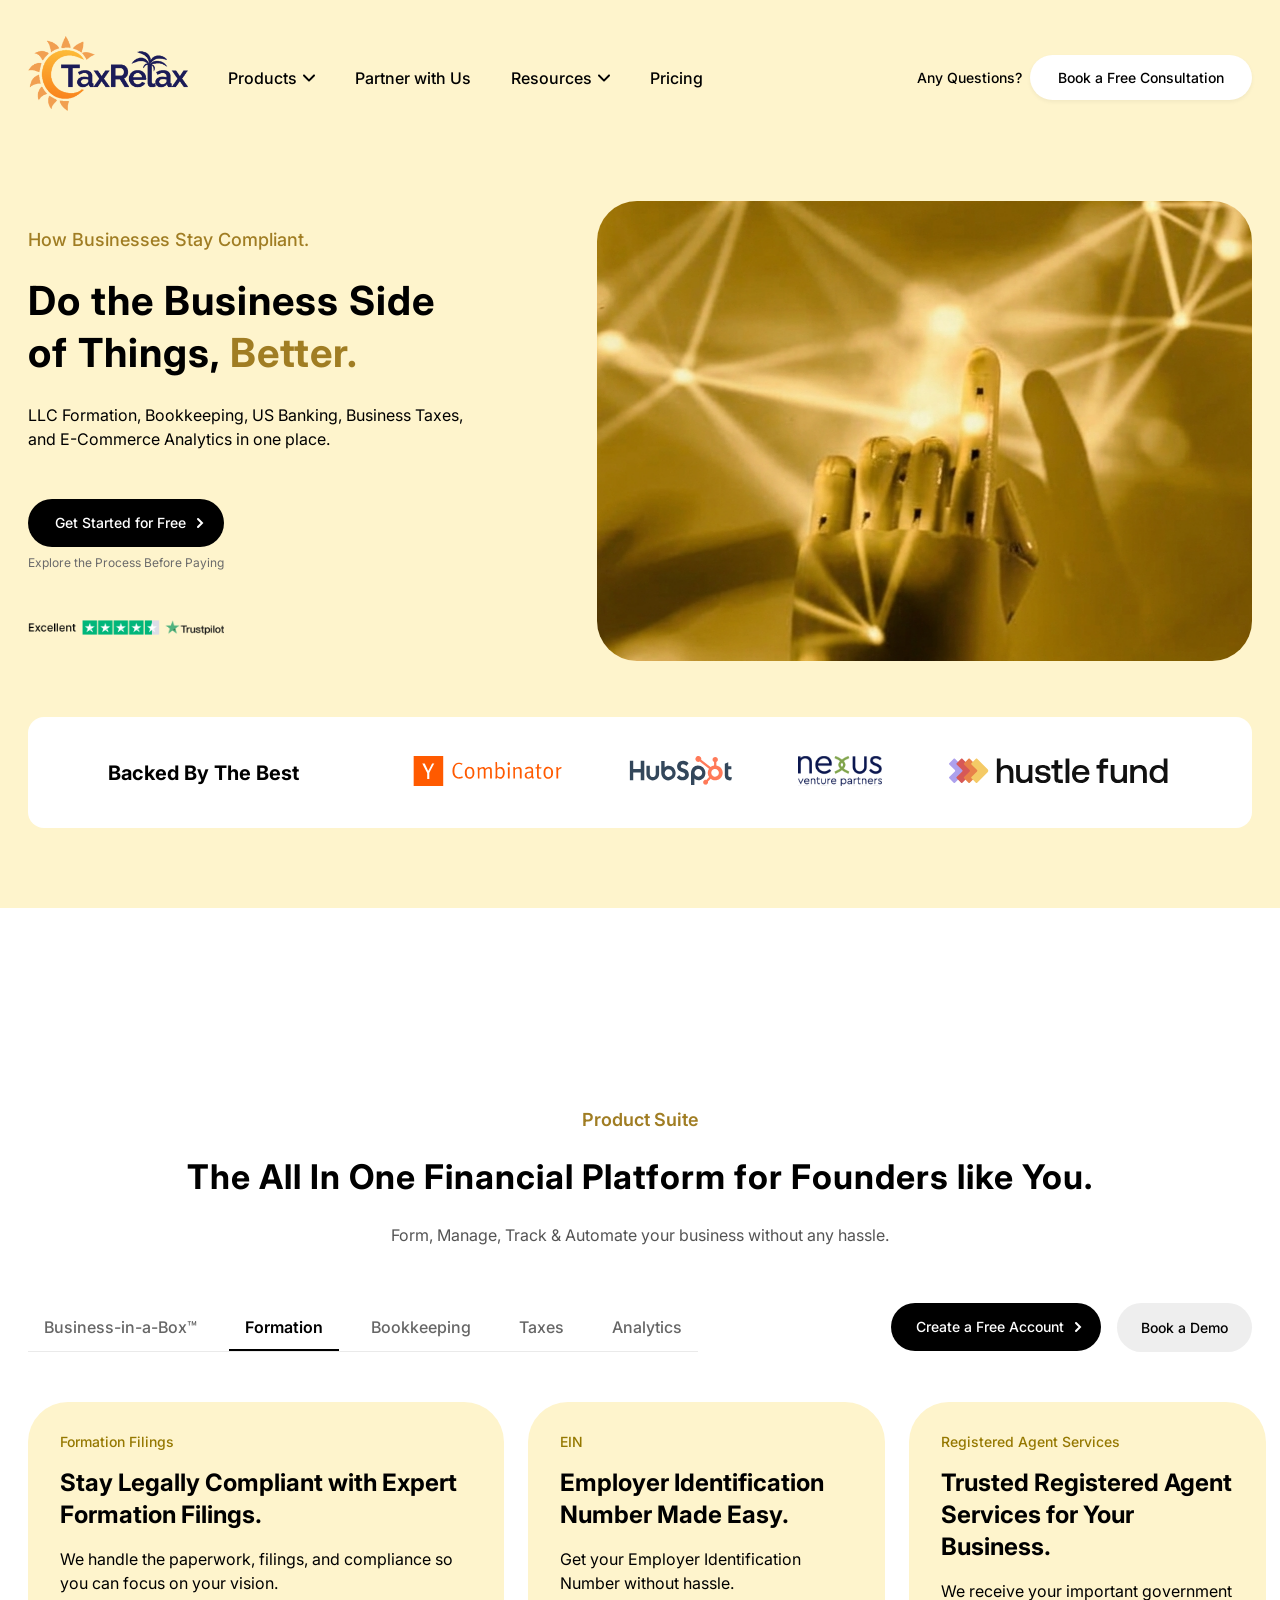
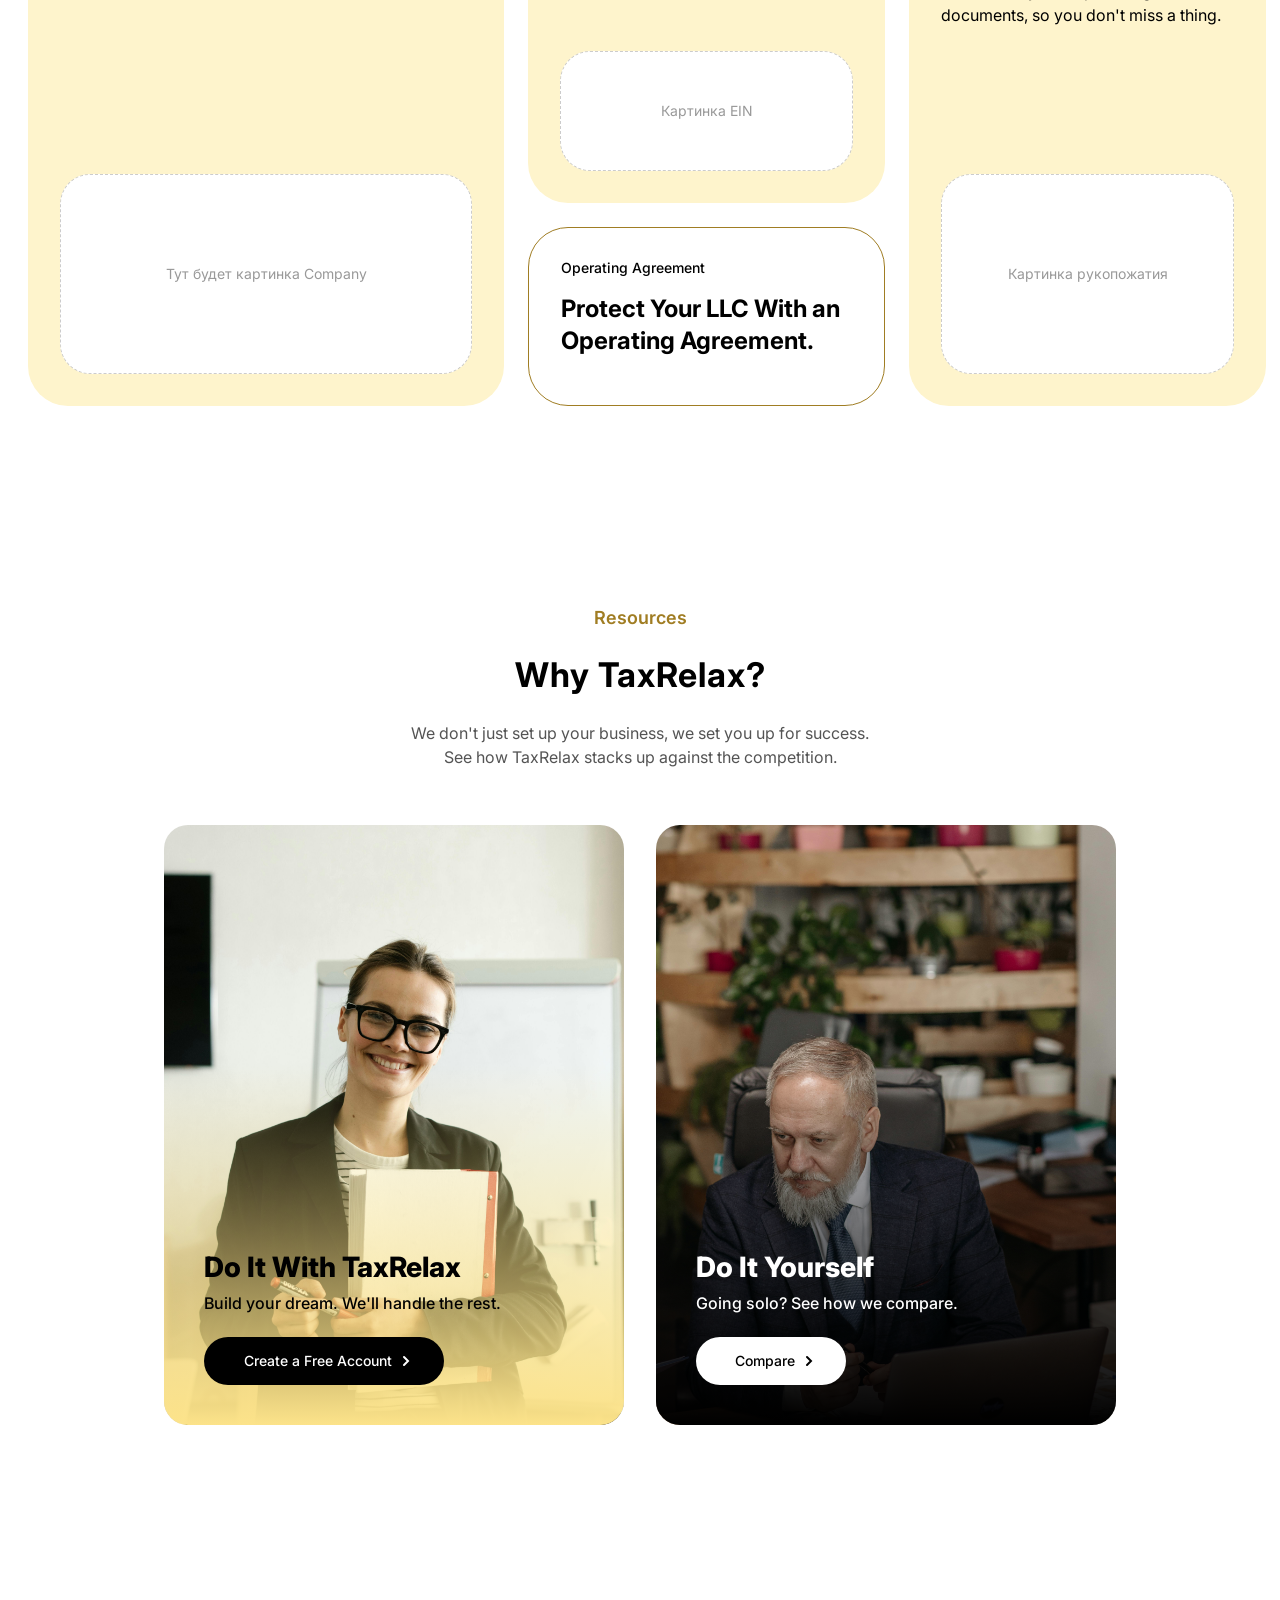
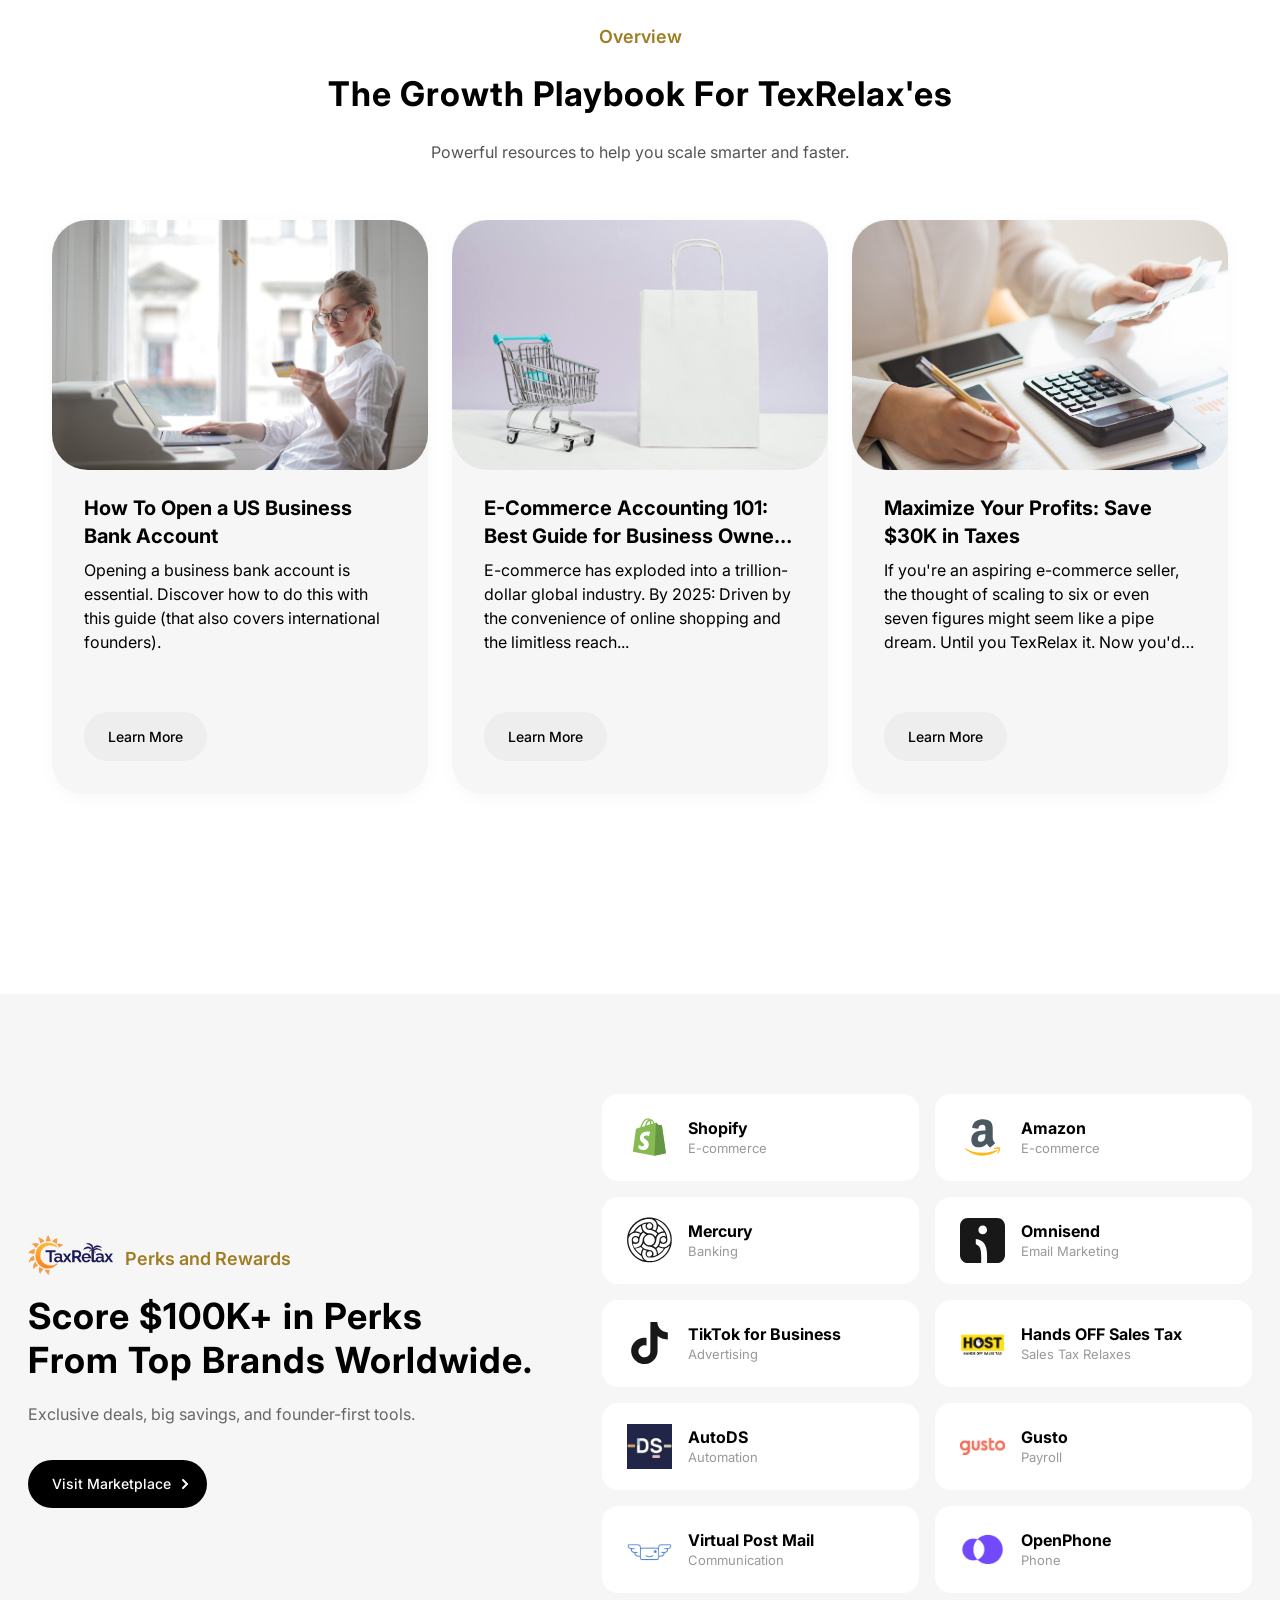
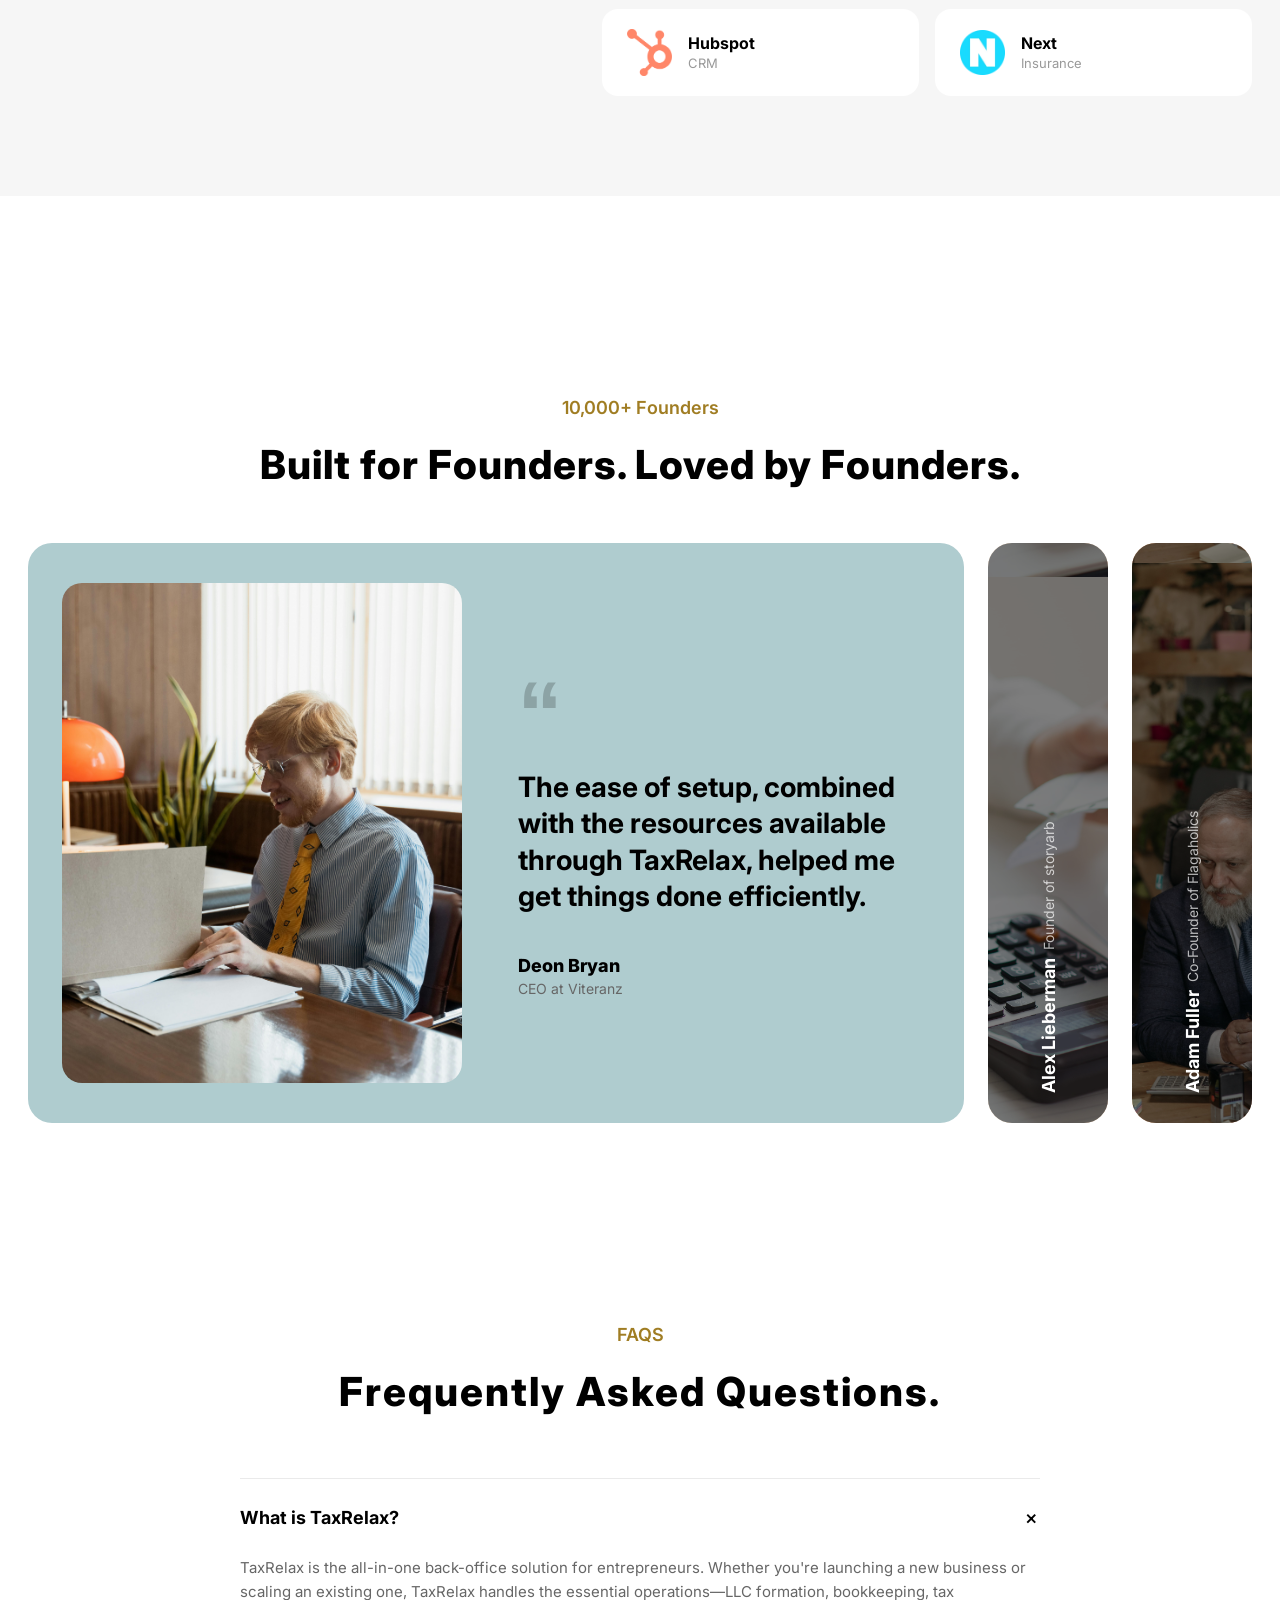
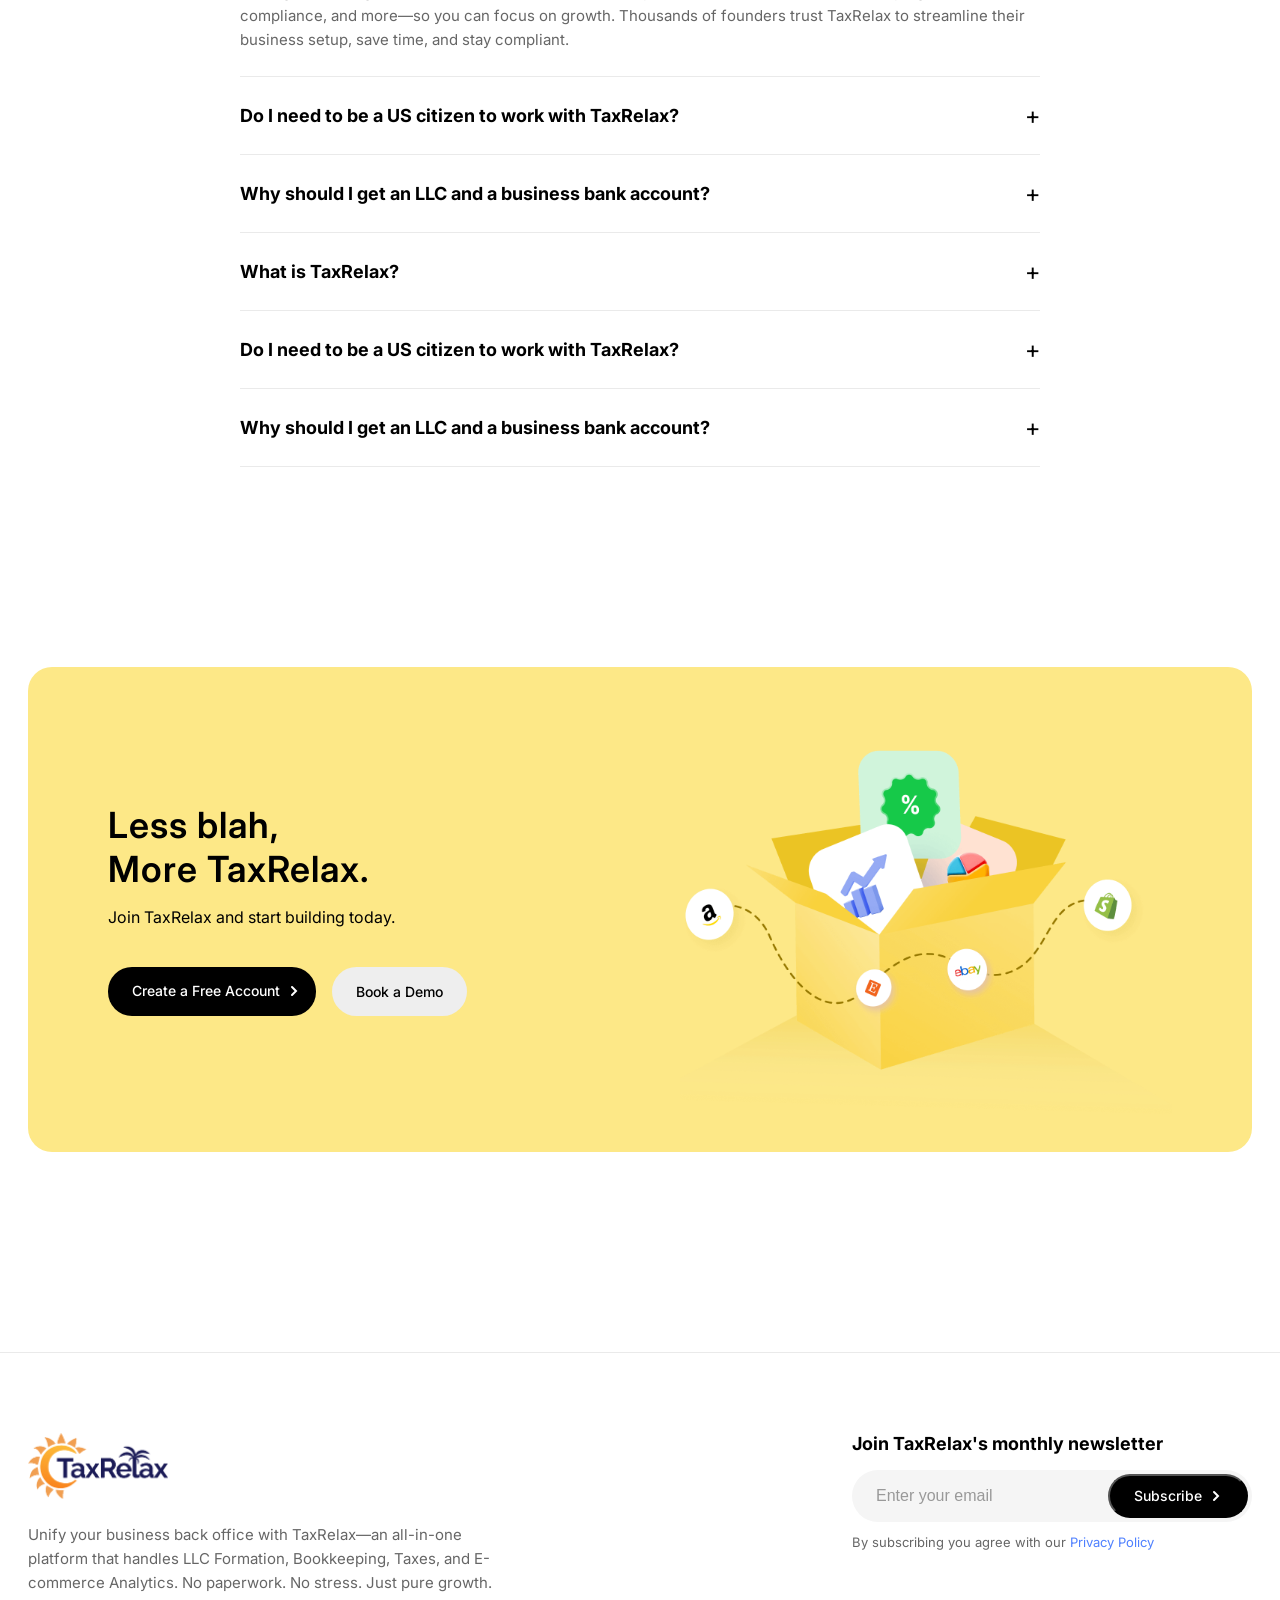
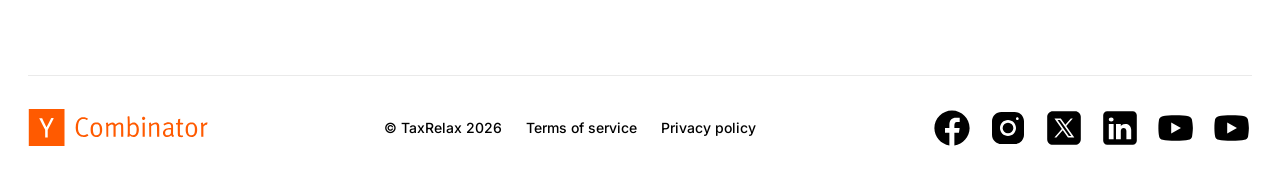
==== commit ea2d1725: "З-з-з, ЗАКОНЧИЛ!" ====
--- a/index.html
+++ b/index.html
@@ -10,6 +10,7 @@
     
     <!-- Стили-->
     <link rel="stylesheet" href="assets/css/style.css">
+    <link rel="stylesheet" href="assets/css/media.css">
     <link rel="stylesheet" href="assets/css/blog.css">
     <link rel="stylesheet" href="assets/css/about.css">
     <link rel="stylesheet" href="assets/css/formation.css">
@@ -28,13 +29,13 @@
                             <div class="dropdown-menu">
                                 <a href="formation.html" class="dropdown-item">
                                     <svg xmlns="http://www.w3.org/2000/svg" width="24" height="24" viewBox="0 0 24 24" fill="none" stroke="currentColor" stroke-width="2" stroke-linecap="round" stroke-linejoin="round" class="icon lucide lucide-rocket-icon lucide-rocket"><path d="M12 15v5s3.03-.55 4-2c1.08-1.62 0-5 0-5"/><path d="M4.5 16.5c-1.5 1.26-2 5-2 5s3.74-.5 5-2c.71-.84.7-2.13-.09-2.91a2.18 2.18 0 0 0-2.91-.09"/><path d="M9 12a22 22 0 0 1 2-3.95A12.88 12.88 0 0 1 22 2c0 2.72-.78 7.5-6 11a22.4 22.4 0 0 1-4 2z"/><path d="M9 12H4s.55-3.03 2-4c1.62-1.08 5 .05 5 .05"/></svg> Formation</a>
-                                <a href="#" class="dropdown-item">
+                                <a href="ai-accounting.html" class="dropdown-item">
                                     <svg xmlns="http://www.w3.org/2000/svg" width="24" height="24" viewBox="0 0 24 24" fill="none" stroke="currentColor" stroke-width="2" stroke-linecap="round" stroke-linejoin="round" class="icon lucide lucide-circle-user-round-icon lucide-circle-user-round"><path d="M18 20a6 6 0 0 0-12 0"/><circle cx="12" cy="10" r="4"/><circle cx="12" cy="12" r="10"/></svg> AI Junior Accounting</a>
                                 <a href="#" class="dropdown-item">
                                     <svg xmlns="http://www.w3.org/2000/svg" width="24" height="24" viewBox="0 0 24 24" fill="none" stroke="currentColor" stroke-width="2" stroke-linecap="round" stroke-linejoin="round" class="icon lucide lucide-landmark-icon lucide-landmark"><path d="M10 18v-7"/><path d="M11.12 2.198a2 2 0 0 1 1.76.006l7.866 3.847c.476.233.31.949-.22.949H3.474c-.53 0-.695-.716-.22-.949z"/><path d="M14 18v-7"/><path d="M18 18v-7"/><path d="M3 22h18"/><path d="M6 18v-7"/></svg> AI KYC & AML</a>
                             </div>
                         </li>
-                        <li class="nav__item"><a href="#" class="nav__link">Partner with Us</a></li>
+                        <li class="nav__item"><a href="contact.html" class="nav__link">Partner with Us</a></li>
                         <li class="nav__item">
                             <a href="#" class="nav__link">Resources<img src="assets/images/logo/angle-down.svg" class="arrow" alt="arrow"></a>
                             <div class="dropdown-menu">
@@ -77,7 +78,9 @@
                     </div>
 
                     <div class="hero__image">
-                        <div class="hero__placeholder"></div>
+                        <div class="hero__placeholder">
+                            
+                        </div>
                     </div>
                 </div>
             
--- a/assets/css/style.css
+++ b/assets/css/style.css
@@ -398,6 +398,8 @@
     width: 100%;
     max-width: 655px;
     height: 460px;
+    background-image: url('../images/picture/Gemini_Generated_Image_o06os8o06os8o06o.png');
+    background-position: 1% 77%;
     background-color: #FBDE66;
     border-radius: 40px;
 }
--- a/assets/css/media.css
+++ b/assets/css/media.css
@@ -0,0 +1,138 @@
+@media (max-width: 991px) {
+    .hero__main {
+        flex-direction: column;
+        text-align: center;
+    }
+    .hero__content {
+        margin: 0 auto;
+        display: flex;
+        flex-direction: column;
+        align-items: center;
+    }
+    .hero__image {
+        justify-content: center;
+        width: 100%;
+    }
+    .hero__logos {
+        flex-direction: column;
+        gap: 20px;
+        text-align: center;
+    }
+    .hero__logos-list {
+        flex-wrap: wrap;
+        justify-content: center;
+    }
+} 
+
+/* Адаптив для сеток таба */
+@media (max-width: 991px) {
+    .box-grid-top, .box-grid-bottom {
+        grid-template-columns: 1fr;
+    }
+    .card--horizontal {
+        flex-direction: column;
+        padding-right: 32px;
+    }
+    .card--horizontal .card__image-placeholder {
+        width: 100%;
+        border-radius: 12px;
+        margin-top: 20px;
+    }
+}
+/* Адаптив для двухколоночной сетки */
+@media (max-width: 991px) {
+    .products__grid--2-col {
+        grid-template-columns: 1fr;
+    }
+}
+
+/* Адаптив */
+@media (max-width: 991px) {
+    .resources__grid {
+        flex-direction: column;
+        align-items: center;
+    }
+    .resource-card {
+        width: 100%;
+        max-width: 460px;
+        height: 500px;
+    }
+}
+
+/* Адаптив */
+@media (max-width: 1180px) {
+    .overview-card {
+        width: 31%;
+    }
+}
+
+@media (max-width: 768px) {
+    .overview__grid {
+        flex-direction: column;
+        align-items: center;
+    }
+    .overview-card {
+        width: 100%;
+        max-width: 376px;
+        height: auto;
+        margin-bottom: 24px;
+    }
+}
+
+
+
+/* Адаптив */
+@media (max-width: 1024px) {
+    .perks__wrapper {
+        flex-direction: column;
+        text-align: center;
+    }
+    .perks__content {
+        flex: 1;
+        max-width: 600px;
+        margin-bottom: 40px;
+    }
+    .perk-card {
+        text-align: left;
+    }
+}
+
+@media (max-width: 600px) {
+    .perks__grid {
+        grid-template-columns: 1fr;
+    }
+}
+
+/* Адаптив, чтобы на мобилках не сломалось */
+@media (max-width: 991px) {
+    .cta-banner__wrapper {
+        flex-direction: column;
+        height: auto;
+        padding: 40px;
+        text-align: center;
+    }
+    .cta-banner__content {
+        width: 100%;
+        height: auto;
+        align-items: center;
+    }
+    .cta-banner__image-wrap {
+        margin-top: 40px;
+    }
+}
+
+/* Адаптив */
+@media (max-width: 991px) {
+    .footer__top {
+        flex-direction: column;
+    }
+    .footer__bottom {
+        flex-direction: column;
+        justify-content: center;
+        text-align: center;
+    }
+    .footer__legal {
+        flex-direction: column;
+        gap: 12px;
+    }
+}
--- a/assets/css/formation.css
+++ b/assets/css/formation.css
@@ -2,8 +2,9 @@
     display: flex;
     gap: 16px;
 }
-.formation section {
-    margin-bottom: 0;
+.formation .hero, .complitan, .progressLine {
+    margin: 0;
+
 }
 
 /* SECTION-COMPLITAN ++++++++++++++++++++++++++++++++++++++++++++++++++++++++++++++++++++++++++++++++++++++++++++++++++++ */
@@ -116,6 +117,7 @@
     gap: 10px;
     justify-content: center;
     flex-wrap: wrap;
+    margin-top: 28px;
   }
  
   /* ── Main track ── */
@@ -155,7 +157,7 @@
   .progressLine__step {
     display: grid;
     grid-template-columns: 1fr var(--node-size) 1fr;
-    gap: 0 28px;
+    gap: 0 90px;
     align-items: start;
     padding: 48px 0;
     position: relative;
@@ -170,26 +172,20 @@
  
   .progressLine__label {
     display: inline-block;
-    font-size: 0.72rem;
+    font-size: 14px;
     font-weight: 600;
     letter-spacing: 0.06em;
-    text-transform: uppercase;
-    color: var(--yellow);
-    background: #fffbe0;
-    border-radius: 999px;
-    padding: 3px 10px;
+    background-color: #F6F6F6;
+    color: #000;
+    border-radius: 8px;
+    padding: 10px 16px;
     margin-bottom: 10px;
-    /* opacity: 0; */
-    /* transition: opacity 0.4s ease; */
   }
  
   .progressLine__title {
-    font-size: clamp(1.1rem, 2.5vw, 1.45rem);
+    font-size: 24px;
     font-weight: 700;
-    line-height: 1.25;
-    color: var(--text-dark);
-    /* opacity: 0.3; */
-    /* transition: opacity 0.4s ease; */
+    line-height: 32px;
   }
  
   /* Center node */
@@ -208,6 +204,7 @@
  
   /* Right card */
   .progressLine__card {
+    max-width: 350px;
     background: #F6F6F6;
     border-radius: 32px;
     padding: 32px;
@@ -217,7 +214,6 @@
   }
  
   .progressLine__card p {
-    color: var(--text-mid);
     line-height: 1.55;
     margin-bottom: 14px;
   }
@@ -227,7 +223,7 @@
     display: flex;
     flex-direction: column;
     gap: 10px;
-    margin-bottom: 16px;
+    margin-bottom: 22px;
   }
  
   .progressLine__checklist li {
@@ -237,11 +233,10 @@
     line-height: 1.4;
   }
  
-  .progressLine__check {
+  /* .progressLine__check {
     width: 18px;
     height: 18px;
     border-radius: 50%;
-    background: #e8e8e8;
     display: flex;
     align-items: center;
     justify-content: center;
@@ -250,7 +245,7 @@
     font-size: 10px;
     color: #888;
     transition: background 0.35s, color 0.35s;
-  }
+  } */
  
   .progressLine__check-text strong {
     display: block;
@@ -277,38 +272,23 @@
   .progressLine__timing svg {
     color: #bbb;
   }
- 
-  .progressLine__card-btn {
-    display: inline-flex;
-    align-items: center;
-    gap: 6px;
-    margin-top: 12px;
-    padding: 9px 18px;
-    background: #111;
-    color: #fff;
-    border-radius: 999px;
-    font-size: 0.82rem;
-    font-weight: 500;
-    cursor: pointer;
-    border: none;
-    text-decoration: none;
-  }
+
  
   /* ── Active state ── */
-  .progressLine__step.is-active .progressLine__label { opacity: 1; }
+  .progressLine__step.is-active .progressLine__label {
+     opacity: 1; 
+     background: #FDE999;
+     color: #74593f;
+    }
   .progressLine__step.is-active .progressLine__title { opacity: 1; }
   .progressLine__step.is-active .progressLine__card {
     opacity: 1;
-    background: #FFFDE7;
+    background: #FEF4CC;
   }
   .progressLine__step.is-active .progressLine__node {
     background: var(--yellow);
     border-color: var(--yellow);
     box-shadow: 0 0 0 5px rgba(245,200,66,0.2);
-  }
-  .progressLine__step.is-active .progressLine__check {
-    background: var(--yellow);
-    color: #5a4200;
   }
   .progressLine__step.is-active .progressLine__timing {
     color: #8a6f00;
@@ -348,4 +328,364 @@
       grid-column: 2;
       grid-row: 2;
     }
-  }+  }
+
+/* SECTION-CORP-TAB ++++++++++++++++++++++++++++++++++++++++++++++++++++++++++++++++++++++++++++++++++++++++++++++++++++ */
+/* SECTION-CORP-TAB ++++++++++++++++++++++++++++++++++++++++++++++++++++++++++++++++++++++++++++++++++++++++++++++++++++ */
+.corpTab {
+  padding: 100px 0;
+  background-color: #fff;
+}
+
+.corpTab__header {
+  text-align: center;
+  margin-bottom: 48px;
+}
+
+/* Табы */
+.corpTab__tabs {
+  display: flex;
+  justify-content: center;
+  gap: 32px;
+  margin-bottom: 64px;
+  border-bottom: 1px solid #e5e5e5;
+}
+
+.corpTab__tab {
+  display: flex;
+  align-items: center;
+  gap: 8px;
+  padding: 16px 24px;
+  background: none;
+  border: none;
+  border-bottom: 2px solid transparent;
+  cursor: pointer;
+  font-size: 16px;
+  font-weight: 600;
+  color: #888;
+  transition: all 0.3s;
+}
+
+.corpTab__tab.is-active {
+  color: #000;
+  border-bottom-color: #000;
+}
+
+/* Контент (Action) */
+.corpTab__action {
+  display: none; /* Скрыты по умолчанию */
+  grid-template-columns: 1fr 1fr;
+  gap: 80px;
+  align-items: center;
+}
+
+.corpTab__action.is-active {
+  display: grid;
+  animation: fadeIn 0.4s ease-in-out;
+}
+
+@keyframes fadeIn {
+  from { opacity: 0; transform: translateY(10px); }
+  to { opacity: 1; transform: translateY(0); }
+}
+
+/* Левая часть (Картинка) */
+.corpTab__img-wrapper {
+  position: relative;
+
+}
+
+.corpTab__image {
+  width: 100%;
+  height: auto;
+  border-radius: 32px;
+}
+
+.corpTab__img-text {
+  position: absolute;
+  top: 40px;
+  right: 40px;
+  max-width: 200px;
+  color: #fff;
+  font-size: 18px;
+  line-height: 1.4;
+  text-align: right;
+}
+
+.corpTab__img-text strong {
+  color: #fff;
+}
+
+/* Правая часть (Текст) */
+.corpTab__content-title {
+  font-size: 32px;
+  margin-bottom: 24px;
+}
+
+.corpTab__content-text {
+  font-size: 18px;
+  color: #555;
+  margin-bottom: 32px;
+  line-height: 1.6;
+}
+
+.corpTab__list {
+  list-style: none;
+  padding: 0;
+  display: flex;
+  flex-direction: column;
+  gap: 16px;
+}
+
+.corpTab__list-item {
+  position: relative;
+  font-size: 16px;
+}
+
+.corpTab__list-item svg {
+  position: relative;
+  top: 6px;
+  margin-right: 8px;
+}
+.corpTab__list-item.succes svg {
+  color: green;
+}
+.corpTab__list-item.danger svg {
+  color: red;
+}
+
+/* Адаптив */
+@media (max-width: 992px) {
+  .corpTab__action {
+    grid-template-columns: 1fr;
+    gap: 40px;
+  }
+  .corpTab__img-text {
+    top: 20px;
+    right: 20px;
+    font-size: 16px;
+  }
+}
+
+/* SECTION-CTA-PRICING ++++++++++++++++++++++++++++++++++++++++++++++++++++++++++++++++++++++++++++++++++++++++++++++++++++ */
+/* SECTION-CTA-PRICING ++++++++++++++++++++++++++++++++++++++++++++++++++++++++++++++++++++++++++++++++++++++++++++++++++++ */
+/* Стили для ctaPricing на основе дизайна */
+.ctaPricing {
+  background-color: #FEF4CC; /* Фирменный светло-желтый фон */
+  padding: 100px 0;
+}
+
+.ctaPricing__main {
+  display: flex;
+  align-items: center;
+  justify-content: space-between;
+  gap: 60px;
+}
+
+/* Контент слева */
+.ctaPricing__content {
+  flex: 1;
+  max-width: 500px;
+}
+
+.ctaPricing__title {
+  font-size: 48px;
+  font-weight: 700;
+  margin-bottom: 16px;
+  line-height: 1.1;
+  text-align: left; /* Перебиваем центрирование заголовка */
+}
+
+.ctaPricing__subtitle {
+  font-size: 18px;
+  color: #333;
+  margin-bottom: 32px;
+}
+
+/* Карточка справа */
+.ctaPricing__card {
+  width: 596px;
+  height: 306px;
+  background-color: #ffffff;
+  padding: 40px;
+  border-radius: 32px;
+  box-shadow: 0 10px 30px rgba(0, 0, 0, 0.05);
+  transition: 200ms;
+}
+.ctaPricing__card:hover {
+  transform: scale(1.05);
+  transition: 200ms;
+}
+
+.ctaPricing__card-icon {
+  margin-bottom: 20px;
+}
+
+.ctaPricing__card-title {
+  font-size: 24px;
+  font-weight: 700;
+  margin-bottom: 12px;
+}
+
+.ctaPricing__card-text {
+  font-size: 16px;
+  color: #666;
+  line-height: 1.5;
+  margin-bottom: 32px;
+}
+
+.ctaPricing__card-footer {
+  display: flex;
+  justify-content: space-between;
+  align-items: flex-end;
+}
+
+.ctaPricing__price-block {
+  display: flex;
+  flex-direction: column;
+}
+
+.ctaPricing__price {
+  font-size: 28px;
+  font-weight: 700;
+  color: #000;
+}
+
+.ctaPricing__fees {
+  font-size: 14px;
+  color: #888;
+  margin-top: 4px;
+}
+
+.ctaPricing__arrow-btn {
+  width: 48px;
+  height: 48px;
+  border-radius: 50%;
+  background-color: #f0f0f0;
+  border: none;
+  display: flex;
+  align-items: center;
+  justify-content: center;
+  cursor: pointer;
+  transition: background-color 0.3s;
+}
+.ctaPricing__arrow-btn .arrow {
+  position: relative;
+  left: -2px;
+  transform: rotate(-90deg);
+}
+
+.ctaPricing__arrow-btn:hover {
+  background-color: #e0e0e0;
+}
+
+/* Адаптив для мобилок */
+@media (max-width: 992px) {
+  .ctaPricing__main {
+    flex-direction: column;
+    text-align: center;
+    gap: 40px;
+  }
+  
+  .ctaPricing__content {
+    max-width: 100%;
+  }
+
+  .ctaPricing__title {
+    text-align: center;
+    font-size: 36px;
+  }
+
+  .ctaPricing__card {
+    flex: 1 1 auto;
+    width: 100%;
+    max-width: 100%;
+    padding: 30px;
+  }
+}
+
+/* SECTION-SUCCESS ++++++++++++++++++++++++++++++++++++++++++++++++++++++++++++++++++++++++++++++++++++++++++++++++++++ */
+/* SECTION-SUCCESS ++++++++++++++++++++++++++++++++++++++++++++++++++++++++++++++++++++++++++++++++++++++++++++++++++++ */
+.success {
+  padding: 100px 0;
+}
+
+.success__cards {
+  display: flex;
+  justify-content: space-between; /* Как ты и просил */
+  gap: 24px;
+  margin-top: 48px;
+}
+
+.success__card {
+  position: relative;
+  width: 386px;
+  height: 412px;
+  padding: 32px;
+  border-radius: 32px;
+  overflow: hidden;
+  display: flex;
+  flex-direction: column;
+}
+
+/* Цвета фонов из скриншота */
+.success__card--pink { background-color: #FFF1F1; }
+.success__card--blue { background-color: #F1F4FF; }
+.success__card--green { background-color: #EAF9EE; }
+
+.success__card-icon {
+  width: 24px;
+  height: 24px;
+  margin-bottom: 24px;
+}
+
+.success__card-title {
+  font-size: 24px;
+  font-weight: 700;
+  margin-bottom: 12px;
+}
+
+.success__card-text {
+  font-size: 16px;
+  line-height: 1.5;
+  color: #333;
+  margin-bottom: 16px;
+}
+
+.success__card-link {
+  font-weight: 600;
+  text-decoration: none;
+  font-size: 16px;
+  transition: opacity 0.3s;
+  margin-bottom: 46px;
+}
+
+.success__card--pink .success__card-link { color: #D14F4F; }
+.success__card--blue .success__card-link { color: #4F67D1; }
+.success__card--green .success__card-link { color: #3E8E41; }
+
+/* Пустая картинка в углу */
+.success__card-img {
+  position: relative;
+  bottom: 0;
+  left: 0;
+  width: 196px;
+  height: 128px;
+  /* object-fit: contain; */
+  background-color: rgba(255,255,255,0.3); /* Временно подсветил область */
+}
+
+.success__footer {
+  margin-top: 64px;
+  display: flex;
+  justify-content: center;
+}
+
+/* Адаптив для средних экранов */
+@media (max-width: 1200px) {
+  .success__cards {
+    flex-wrap: wrap;
+    justify-content: center;
+  }
+}
+
